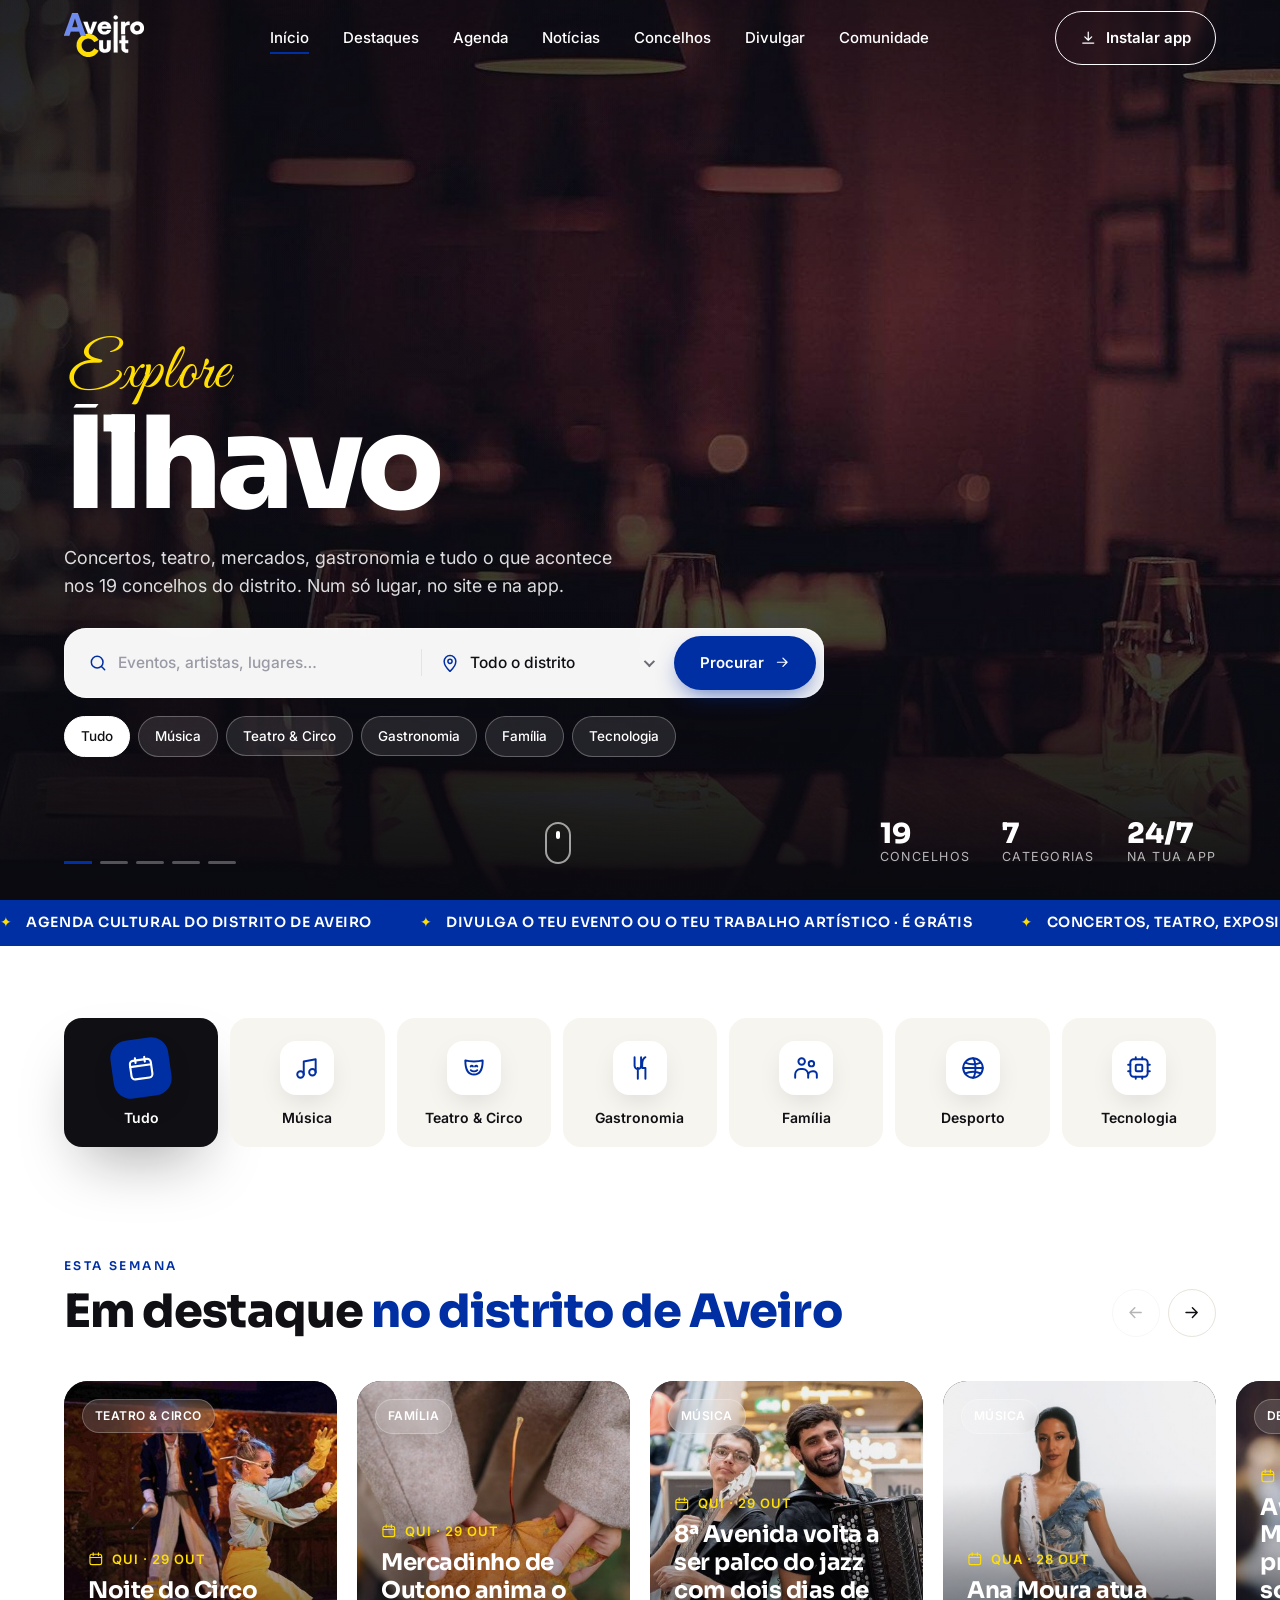
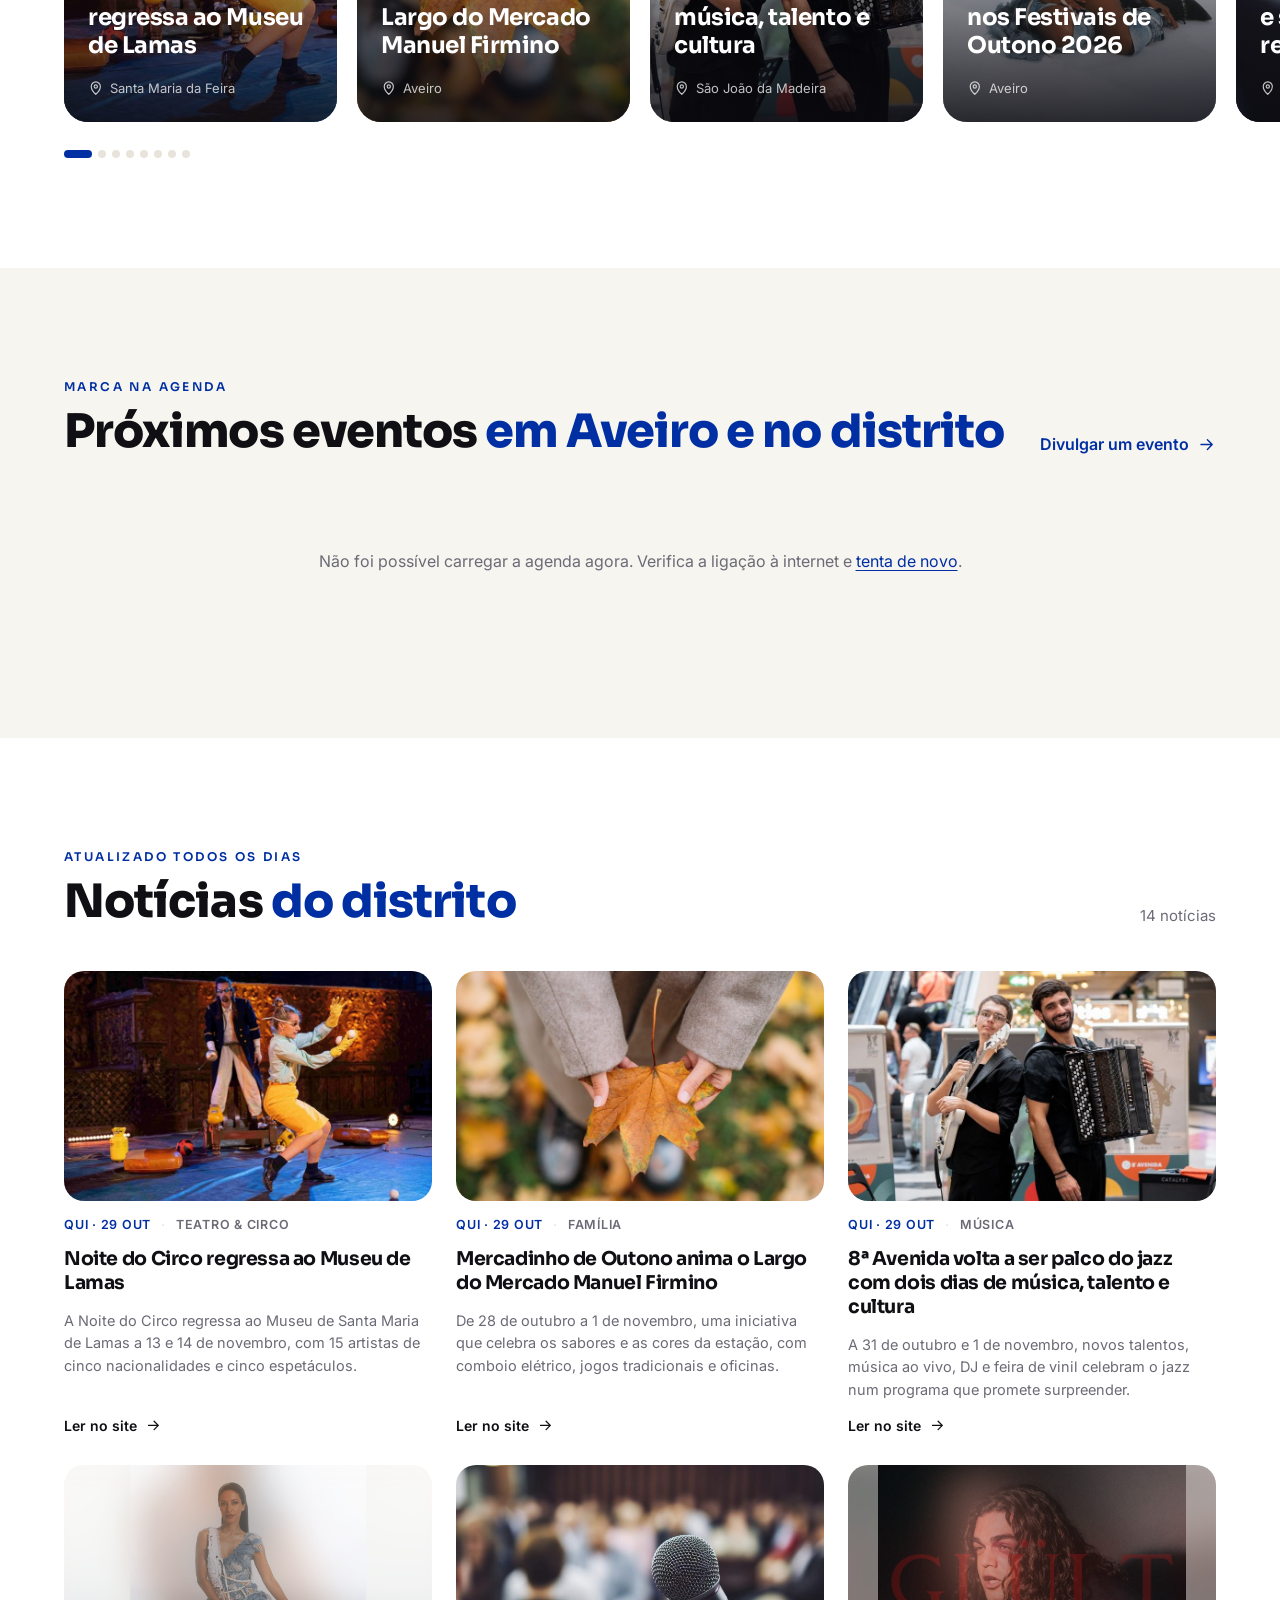
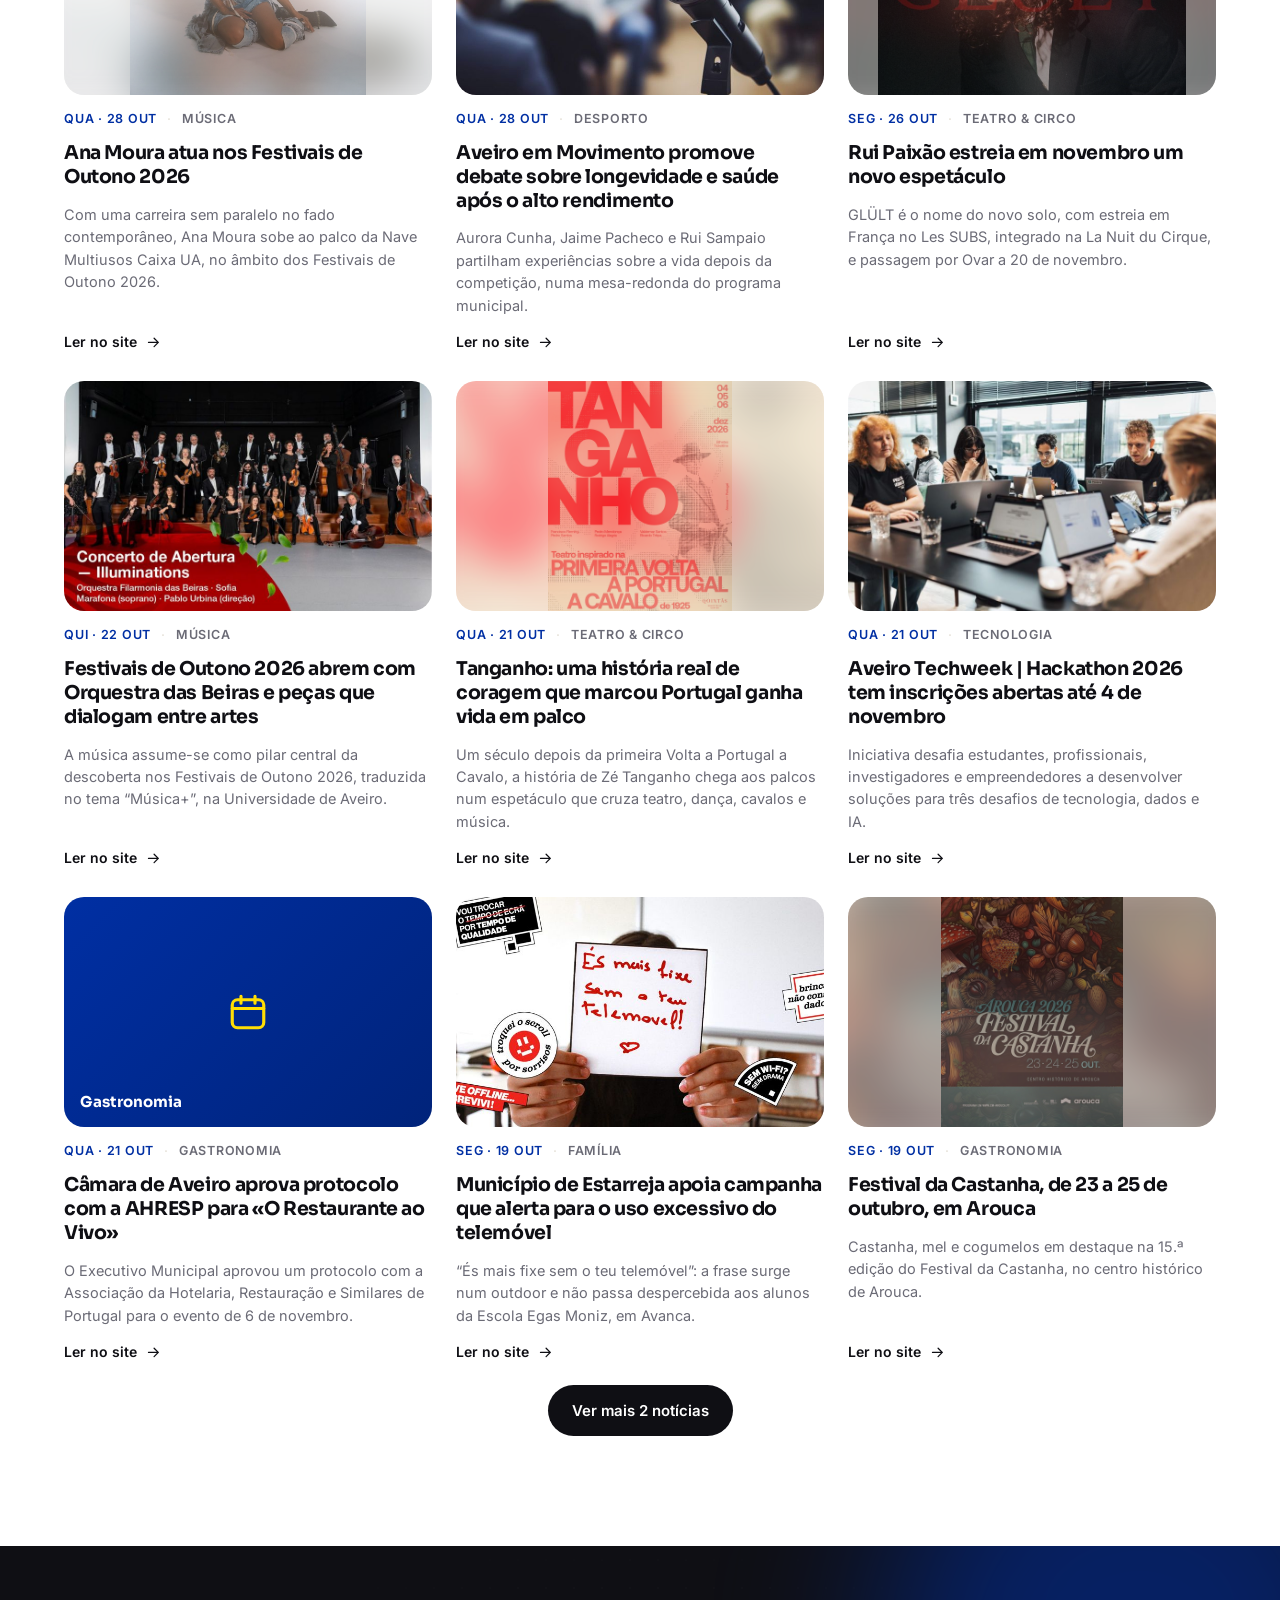
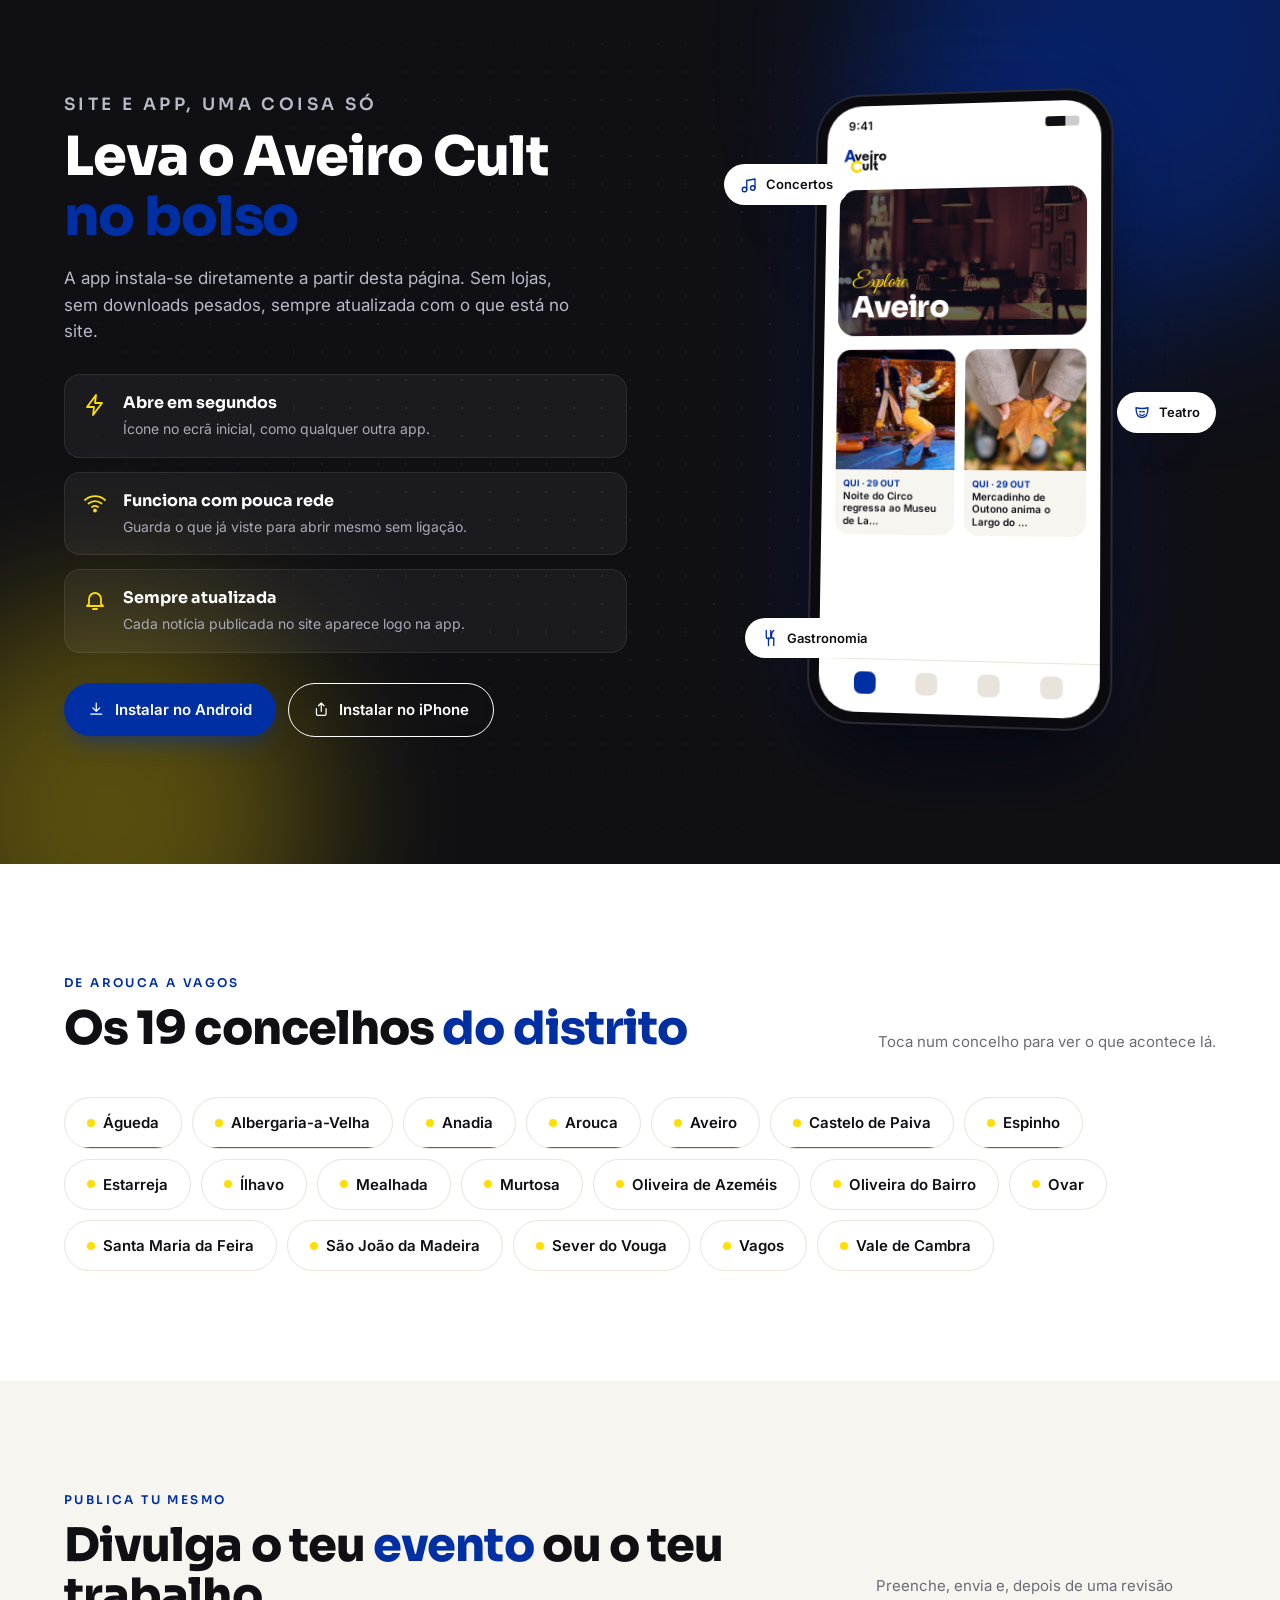
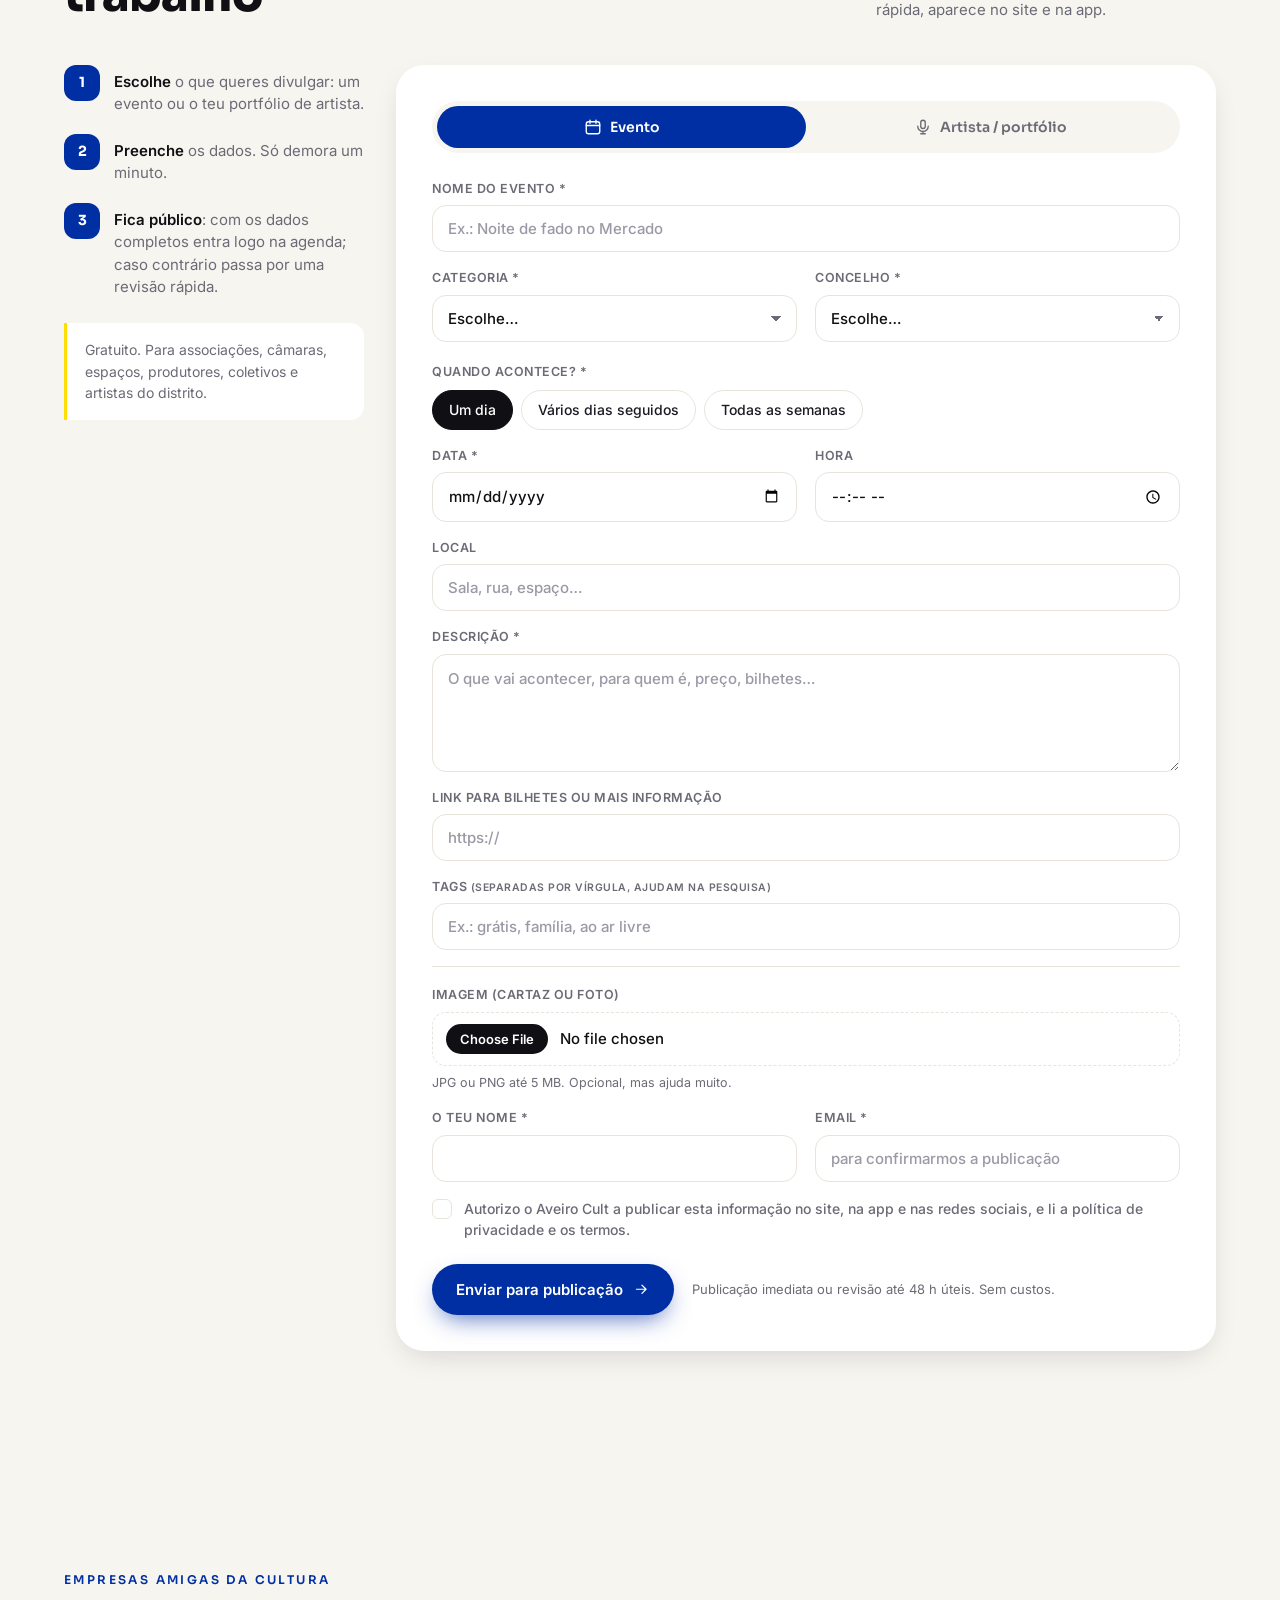
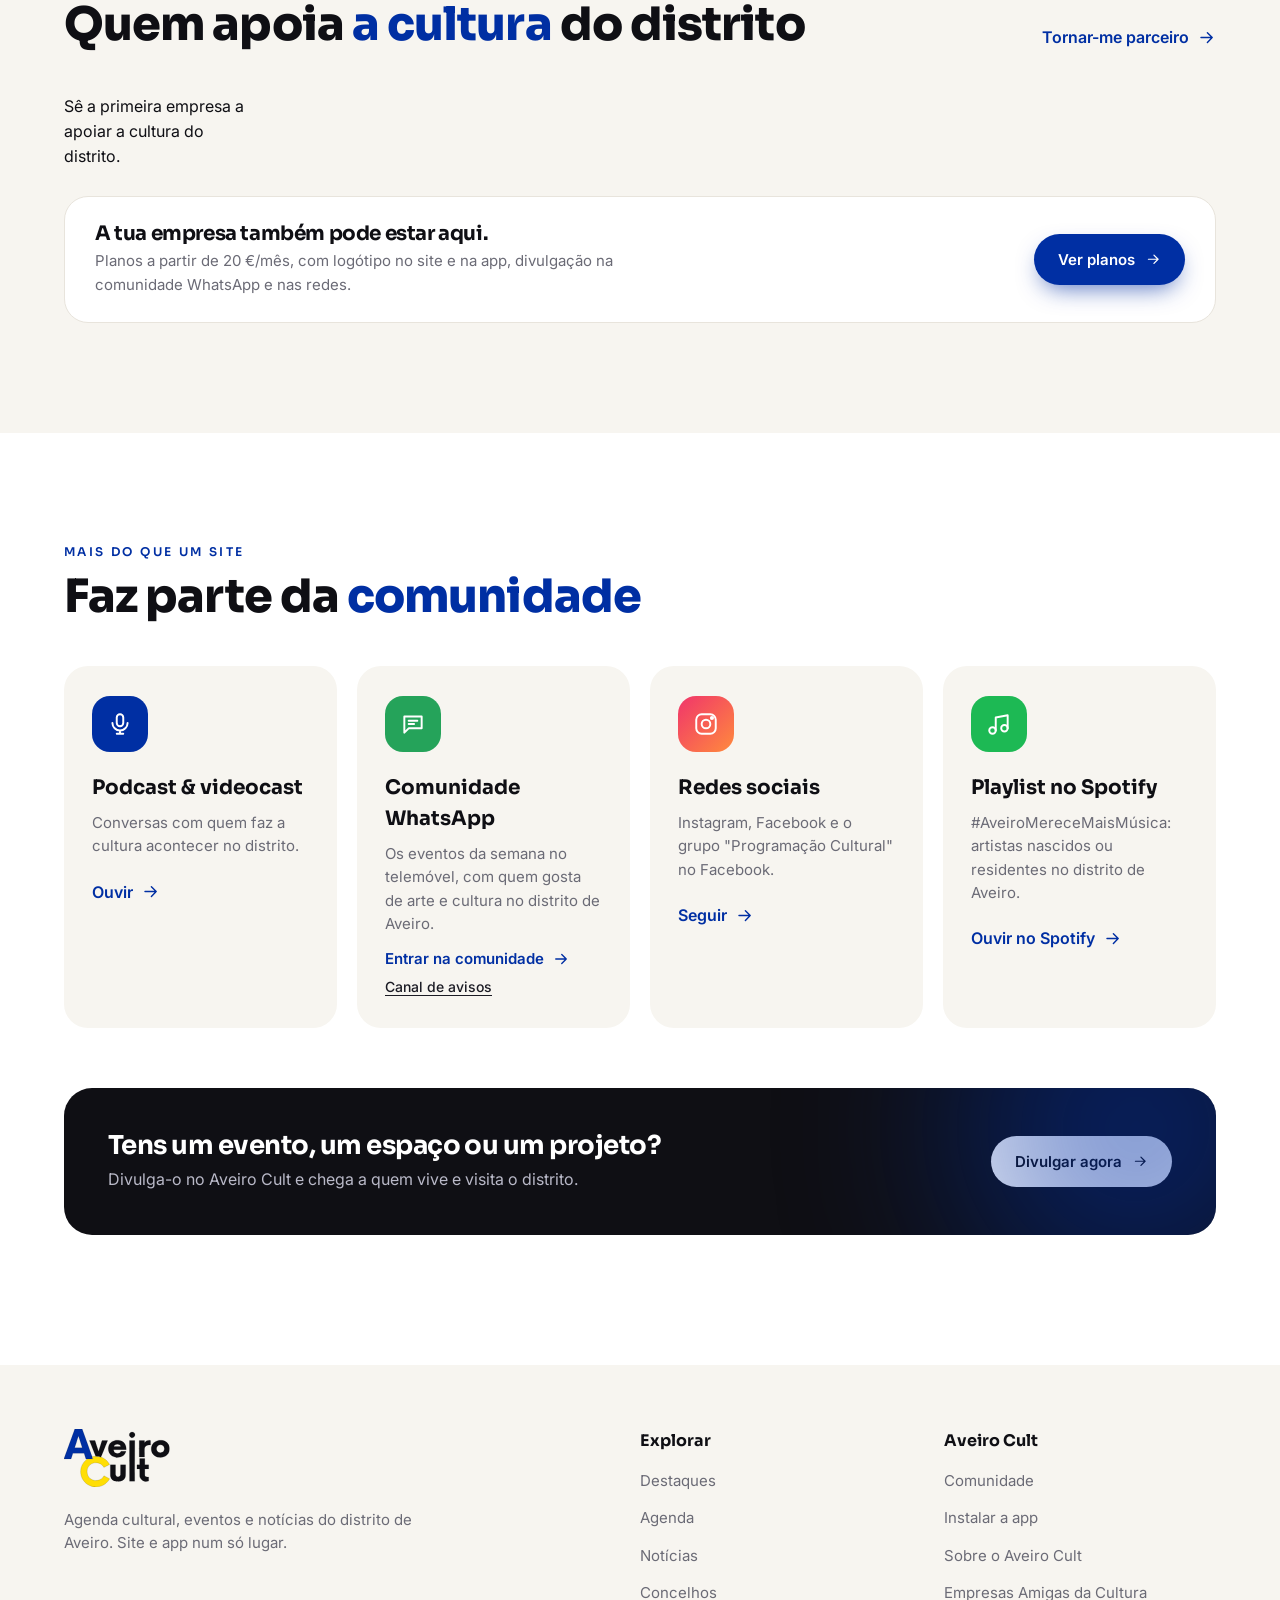
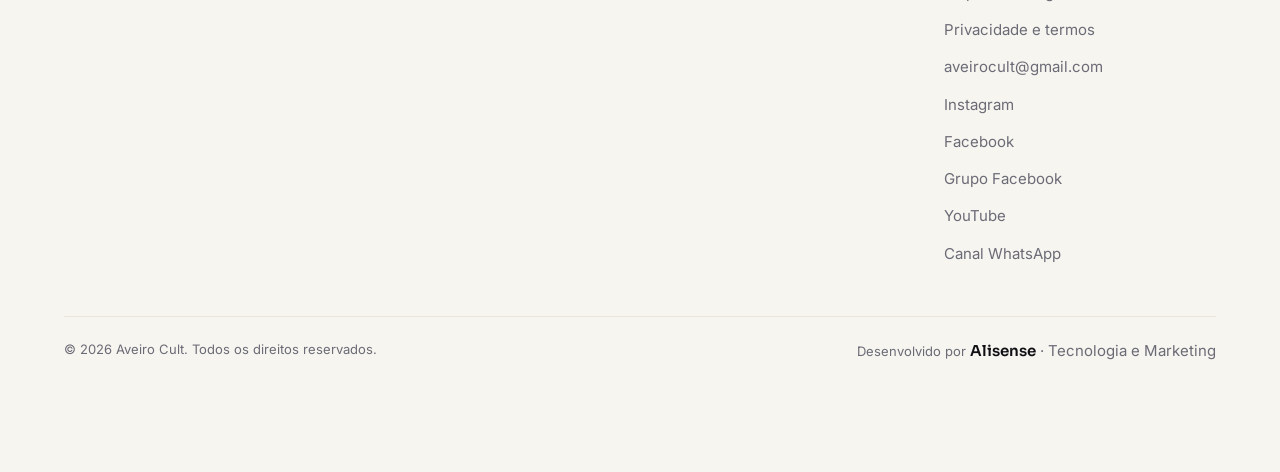
==== index.html @ fbb7af9e "Revisão de sistemas: cache, carregamento em paralelo, estados de erro e imagens - Service worker: pá" ====
<!DOCTYPE html>
<html lang="pt-PT">
<head>
  <meta charset="UTF-8">
  <meta name="viewport" content="width=device-width, initial-scale=1, viewport-fit=cover">
  <title>Aveiro Cult · Agenda cultural, eventos e notícias do distrito de Aveiro</title>
  <meta name="description" content="Descobre o que fazer no distrito de Aveiro: concertos, teatro, circo, gastronomia, mercados e eventos nos 19 concelhos. Notícias diárias, podcast e app instalável.">
  <!-- Endereço de teste: remover o noindex quando o site passar para aveirocult.com -->
  <meta name="robots" content="noindex">
  <link rel="canonical" href="https://marcos-zorzetto.github.io/aveirocult-teste/">
  <meta name="theme-color" content="#0f0f14">
  <meta property="og:type" content="website">
  <meta property="og:locale" content="pt_PT">
  <meta property="og:url" content="https://marcos-zorzetto.github.io/aveirocult-teste/">
  <meta property="og:title" content="Aveiro Cult · O que fazer no distrito de Aveiro">
  <meta property="og:description" content="Agenda cultural, eventos e notícias dos 19 concelhos do distrito de Aveiro. Site e app num só lugar.">
  <meta property="og:image" content="https://marcos-zorzetto.github.io/aveirocult-teste/img/partilha.jpg">
  <meta property="og:image:width" content="1200">
  <meta property="og:image:height" content="630">
  <meta name="twitter:card" content="summary_large_image">
  <link rel="manifest" href="manifest.webmanifest">
  <link rel="icon" href="icones/icone-192.png">
  <link rel="apple-touch-icon" href="icones/icone-192.png">
  <meta name="apple-mobile-web-app-capable" content="yes">
  <meta name="apple-mobile-web-app-status-bar-style" content="black-translucent">
  <meta name="apple-mobile-web-app-title" content="Aveiro Cult">
  <link rel="preconnect" href="https://otcpgtauymtavygscxfo.supabase.co" crossorigin>
  <link rel="preconnect" href="https://fonts.googleapis.com">
  <link rel="preconnect" href="https://fonts.gstatic.com" crossorigin>
  <link href="https://fonts.googleapis.com/css2?family=Sora:wght@500;600;700;800&family=Inter:wght@400;500;600;700&family=Great+Vibes&display=swap" rel="stylesheet">
  <link rel="stylesheet" href="css/estilo.css?v=27">
  <script type="application/ld+json">{"@context":"https://schema.org","@type":"WebSite","name":"Aveiro Cult","url":"https://aveirocult.com/","description":"Agenda cultural, eventos e notícias do distrito de Aveiro","inLanguage":"pt-PT","publisher":{"@type":"Organization","name":"Aveiro Cult","logo":"https://marcos-zorzetto.github.io/aveirocult-teste/icones/icone-512.png"}}</script>
</head>
<body>
<a class="saltar-conteudo" href="#conteudo">Saltar para o conteúdo</a>

<!-- Ícones reutilizáveis -->
<svg width="0" height="0" style="position:absolute" aria-hidden="true">
  <symbol id="i-logo" viewBox="0 0 1472 808"><path fill="var(--logo-azul,#002fa3)" d="M3.6 407.3C10.7 387.8 147.3 8.4 148.7 4.2L150.2 -0.0L201.8 0.2L253.4 0.5L322.6 193.0C360.7 298.9 394.1 391.8 396.8 399.5C399.6 407.2 402.1 414.3 402.5 415.2C403.2 416.9 400.5 417.0 354.2 417.0L305.1 417.0L302.5 408.8C301.1 404.2 295.4 386.7 289.8 369.7L279.8 339.0L201.7 339.2L123.6 339.5L111.0 378.0L98.4 416.5L49.2 416.8L0.1 417.0L3.6 407.3ZM254.6 260.2C254.3 259.3 242.5 222.9 228.5 179.5C199.8 90.8 202.1 97.6 201.6 98.1C201.3 98.3 189.4 135.0 175.0 179.5C160.6 224.1 148.6 260.8 148.3 261.2C148.1 261.7 172.0 262.0 201.5 262.0C252.1 262.0 255.1 261.9 254.6 260.2Z"/><path fill="#ffde04" d="M419.5 806.5C332.4 795.8 260.5 733.0 238.5 648.5C216.4 563.9 245.9 477.8 315.3 423.9L324.2 417.0L363.6 417.0C385.3 417.0 403.0 416.7 403.0 416.4C403.0 416.0 400.8 409.5 398.0 401.8C395.2 394.1 393.0 387.5 393.0 387.0C393.0 384.4 425.2 380.0 444.3 380.0C521.9 380.1 588.8 418.0 629.5 484.8C632.7 489.9 635.0 494.3 634.8 494.5C633.9 495.5 556.9 535.0 556.0 535.0C555.5 535.0 555.0 534.6 555.0 534.1C555.0 531.9 542.4 514.5 535.6 507.3C508.3 478.3 465.5 464.7 423.4 471.5C364.3 481.1 322.0 531.7 322.0 592.9C322.0 653.5 358.4 700.9 416.0 715.1C428.6 718.2 457.6 718.5 471.0 715.7C506.4 708.2 537.0 686.6 552.9 657.8C554.3 655.2 555.9 653.0 556.4 653.0C557.4 653.0 633.0 691.8 634.3 693.0C636.0 694.5 621.0 717.9 608.8 732.4C580.5 766.4 537.4 792.6 493.9 802.4C470.1 807.7 441.9 809.3 419.5 806.5Z"/><path fill="currentColor" d="M730.5 729.5C684.6 723.8 655.9 699.8 647.3 660.0C645.7 652.2 645.5 645.3 645.5 575.5L645.5 499.5L681.8 499.2L718.0 499.0L718.0 565.9C718.0 605.2 718.4 634.8 719.0 637.9C723.4 661.3 746.7 673.3 767.6 663.0C775.2 659.3 781.0 653.0 784.2 645.1L786.5 639.5L786.8 569.2L787.1 499.0L823.0 499.0L859.0 499.0L859.0 573.9C859.0 656.6 858.9 658.4 852.7 674.9C837.3 715.8 790.0 737.0 730.5 729.5ZM1129.0 730.0C1115.0 727.6 1099.4 721.2 1088.9 713.4C1077.5 705.1 1065.5 689.8 1060.4 677.2C1054.5 662.5 1054.6 663.7 1054.2 607.8L1053.9 556.0L1035.0 556.0L1016.0 556.0L1016.0 527.5L1016.0 499.0L1035.0 499.0L1054.0 499.0L1054.0 455.5L1054.0 412.0L1090.0 412.0L1126.0 412.0L1126.0 455.5L1126.0 499.0L1153.0 499.0L1180.0 499.0L1180.0 527.5L1180.0 556.0L1153.0 556.0L1126.0 556.0L1126.0 598.0C1126.0 647.9 1126.5 651.5 1134.4 659.8C1140.2 666.0 1141.8 666.5 1161.5 667.0L1179.5 667.5L1179.8 695.2L1180.0 722.9L1177.7 724.5C1170.7 729.0 1142.4 732.3 1129.0 730.0ZM912.6 444.5C912.2 289.1 912.2 161.6 912.5 161.0C912.9 160.4 926.2 160.0 949.7 160.0L986.3 160.0L985.7 333.3C985.3 428.5 985.0 556.1 985.0 616.8L985.0 727.0L949.2 727.0L913.3 727.0L912.6 444.5ZM731.0 395.3C684.9 391.6 647.0 368.0 628.7 331.5C615.1 304.3 612.7 266.3 622.5 235.1C639.1 182.7 692.8 150.8 755.7 155.9C824.3 161.5 867.0 207.6 867.0 276.1L867.0 288.0L778.9 288.0L690.7 288.0L691.4 293.2C694.5 316.9 707.6 333.5 727.5 339.1C733.8 340.9 755.8 340.9 761.9 339.1C775.0 335.3 784.8 327.8 790.1 317.5L793.5 311.0L828.2 311.0C847.3 311.0 863.1 311.4 863.4 311.8C863.7 312.2 862.6 316.5 861.0 321.3C849.2 356.3 822.9 380.5 785.8 390.5C769.1 395.0 749.2 396.7 731.0 395.3ZM1326.5 395.1C1267.7 388.2 1226.5 351.8 1216.9 298.0C1214.9 286.8 1215.1 260.5 1217.3 250.2C1227.8 202.1 1261.4 169.9 1313.0 158.5C1324.2 156.0 1353.8 155.4 1366.7 157.4C1421.8 165.8 1460.7 201.7 1469.4 252.0C1480.1 314.7 1450.3 367.5 1392.8 387.8C1374.9 394.2 1345.9 397.3 1326.5 395.1ZM511.8 390.5C511.6 390.2 506.2 388.7 499.9 387.0C486.7 383.5 461.7 380.0 449.7 380.0L441.5 380.0L398.3 271.7C374.5 212.2 354.8 162.7 354.4 161.7C353.8 160.1 355.9 160.0 393.0 160.2L432.3 160.5L456.4 235.2C469.7 276.3 480.8 310.1 481.1 310.4C481.4 310.7 492.4 277.1 505.6 235.7L529.6 160.5L568.9 160.2L608.2 160.0L607.7 162.1C607.4 163.2 586.5 215.2 561.3 277.6C516.9 387.6 514.4 393.1 511.8 390.5ZM1048.0 275.5L1048.0 160.0L1085.0 160.0L1122.0 160.0L1122.0 175.8L1122.1 191.5L1124.8 188.0C1142.3 165.4 1164.8 154.8 1192.3 156.3C1207.6 157.1 1206.0 153.0 1206.0 190.7L1206.0 223.1L1199.8 222.3C1163.3 217.6 1136.6 230.2 1126.2 257.0C1122.3 267.1 1122.0 272.4 1122.0 332.7L1122.0 391.0L1085.0 391.0L1048.0 391.0L1048.0 275.5ZM1357.6 328.6C1382.3 322.1 1398.3 301.1 1398.2 275.5C1398.1 227.1 1339.6 202.9 1304.9 237.0C1279.2 262.2 1285.9 308.4 1317.5 323.9C1329.5 329.8 1345.9 331.7 1357.6 328.6ZM789.4 239.4C781.9 221.5 766.3 212.0 744.5 212.0C729.0 212.0 717.3 216.0 708.3 224.3C703.6 228.6 697.9 236.7 696.6 240.8L695.9 243.0L743.4 243.0L790.9 243.0L789.4 239.4ZM940.3 120.5C927.9 117.1 919.0 109.7 913.3 98.2C909.7 91.0 909.5 90.1 909.5 81.1C909.5 70.2 911.9 63.5 918.6 55.3C933.3 37.3 961.0 36.1 977.7 52.8C1000.7 75.8 988.6 114.1 956.2 120.9C949.5 122.3 946.8 122.2 940.3 120.5Z"/></symbol>
  <symbol id="i-lupa" viewBox="0 0 24 24"><circle cx="11" cy="11" r="7"/><path d="m20 20-3.5-3.5"/></symbol>
  <symbol id="i-seta" viewBox="0 0 24 24"><path d="M5 12h14M13 6l6 6-6 6"/></symbol>
  <symbol id="i-pin" viewBox="0 0 24 24"><path d="M12 22s7-6.2 7-12a7 7 0 1 0-14 0c0 5.8 7 12 7 12Z"/><circle cx="12" cy="10" r="2.5"/></symbol>
  <symbol id="i-calendario" viewBox="0 0 24 24"><rect x="3" y="5" width="18" height="16" rx="3"/><path d="M3 10h18M8 3v4M16 3v4"/></symbol>
  <symbol id="i-musica" viewBox="0 0 24 24"><path d="M9 18V6l11-2v12"/><circle cx="6" cy="18" r="3"/><circle cx="17" cy="16" r="3"/></symbol>
  <symbol id="i-teatro" viewBox="0 0 24 24"><path d="M4 5c0 8 2 13 8 13s8-5 8-13c-3 1-5 1-8 1S7 6 4 5Z"/><path d="M9 10.5c.5-.7 1.5-.7 2 0M13 10.5c.5-.7 1.5-.7 2 0M9 14c1.5 1.5 4.5 1.5 6 0"/></symbol>
  <symbol id="i-garfo" viewBox="0 0 24 24"><path d="M7 2v8a3 3 0 0 0 6 0V2M10 12v10M17 2c-2 1-3 4-3 7v3h3v10"/></symbol>
  <symbol id="i-familia" viewBox="0 0 24 24"><circle cx="8" cy="6" r="3"/><circle cx="17" cy="8" r="2.5"/><path d="M2 21v-3a5 5 0 0 1 5-5h2a5 5 0 0 1 5 5v3M14 21v-2a4 4 0 0 1 4-4h1a3 3 0 0 1 3 3v3"/></symbol>
  <symbol id="i-desporto" viewBox="0 0 24 24"><circle cx="12" cy="12" r="9"/><path d="M12 3c3 3 3 15 0 18M3 12h18M5 7c4 2 10 2 14 0M5 17c4-2 10-2 14 0"/></symbol>
  <symbol id="i-tech" viewBox="0 0 24 24"><rect x="4" y="4" width="16" height="16" rx="3"/><path d="M9 2v2M15 2v2M9 20v2M15 20v2M2 9h2M2 15h2M20 9h2M20 15h2"/><rect x="9" y="9" width="6" height="6" rx="1"/></symbol>
  <symbol id="i-download" viewBox="0 0 24 24"><path d="M12 3v12M7 10l5 5 5-5M4 19h16"/></symbol>
  <symbol id="i-partilhar" viewBox="0 0 24 24"><path d="M12 3v12M8 7l4-4 4 4"/><path d="M5 11v8a2 2 0 0 0 2 2h10a2 2 0 0 0 2-2v-8"/></symbol>
  <symbol id="i-mais" viewBox="0 0 24 24"><rect x="3" y="3" width="18" height="18" rx="4"/><path d="M12 8v8M8 12h8"/></symbol>
  <symbol id="i-casa" viewBox="0 0 24 24"><path d="M3 11 12 3l9 8v9a1 1 0 0 1-1 1h-5v-6H9v6H4a1 1 0 0 1-1-1Z"/></symbol>
  <symbol id="i-jornal" viewBox="0 0 24 24"><path d="M4 5h13a2 2 0 0 1 2 2v12a2 2 0 0 1-2 2H6a2 2 0 0 1-2-2Z"/><path d="M19 9h2v10a2 2 0 0 1-2 2M8 9h5M8 13h5M8 17h5"/></symbol>
  <symbol id="i-mic" viewBox="0 0 24 24"><rect x="9" y="3" width="6" height="11" rx="3"/><path d="M5 11a7 7 0 0 0 14 0M12 18v3M9 21h6"/></symbol>
  <symbol id="i-chat" viewBox="0 0 24 24"><path d="M4 5h16v11H8l-4 4Z"/><path d="M8 9h8M8 12h5"/></symbol>
  <symbol id="i-insta" viewBox="0 0 24 24"><rect x="3" y="3" width="18" height="18" rx="5"/><circle cx="12" cy="12" r="4"/><circle cx="17.5" cy="6.5" r="1" fill="currentColor"/></symbol>
  <symbol id="i-fechar" viewBox="0 0 24 24"><path d="M6 6l12 12M18 6 6 18"/></symbol>
  <symbol id="i-menu" viewBox="0 0 24 24"><path d="M4 7h16M4 12h16M4 17h10"/></symbol>
  <symbol id="i-relogio" viewBox="0 0 24 24"><circle cx="12" cy="12" r="9"/><path d="M12 7v5l3 2"/></symbol>
  <symbol id="i-raio" viewBox="0 0 24 24"><path d="M13 2 4 14h7l-1 8 9-12h-7Z"/></symbol>
  <symbol id="i-sino" viewBox="0 0 24 24"><path d="M6 16V11a6 6 0 1 1 12 0v5l2 2H4Z"/><path d="M10 21h4"/></symbol>
  <symbol id="i-wifi" viewBox="0 0 24 24"><path d="M2 9a15 15 0 0 1 20 0M5.5 12.5a10 10 0 0 1 13 0M9 16a5 5 0 0 1 6 0"/><circle cx="12" cy="19.5" r="1" fill="currentColor"/></symbol>
</svg>

<!-- Abertura -->
<!-- Abertura: o logótipo surge, o vento leva-o como uma folha e a página vira para revelar o site -->
<div class="abertura" id="abertura" aria-hidden="true">
  <div class="abertura-pagina" id="aberturaPagina">
    <div class="abertura-frente">
      <img class="abertura-logo" id="aberturaLogo" src="img/marca.svg" alt="" width="1472" height="808">
      <p class="abertura-nota" id="aberturaNota">Agenda cultural do distrito de Aveiro</p>
      <span class="abertura-dobra"></span>
    </div>
    <div class="abertura-verso"></div>
  </div>
  <canvas class="abertura-vento" id="aberturaVento"></canvas>
  <svg class="abertura-folha" id="aberturaFolha" viewBox="0 0 100 100">
    <defs><linearGradient id="gFolha" x1="0" y1="0" x2="1" y2="1"><stop offset="0" stop-color="#002fa3"/><stop offset=".55" stop-color="#ffde04"/><stop offset="1" stop-color="#2a2a36"/></linearGradient></defs>
    <path d="M50 4 C 88 22, 96 66, 50 96 C 4 66, 12 22, 50 4 Z" fill="url(#gFolha)"/>
    <path d="M50 12 V 88 M50 38 C 60 34, 68 28, 75 22 M50 58 C 62 54, 71 47, 79 39 M50 38 C 40 34, 32 28, 25 22 M50 58 C 38 54, 29 47, 21 39" stroke="rgba(255,255,255,.6)" stroke-width="2.2" fill="none" stroke-linecap="round"/>
  </svg>
  <button class="abertura-saltar" id="aberturaSaltar" type="button">Saltar</button>
</div>

<div class="progresso" id="progresso"></div>
<div class="cursor" id="cursor" aria-hidden="true"></div>

<!-- Barra de instalação (telemóvel) -->
<div class="barra-app" id="barraApp" hidden>
  <img src="icones/icone-192.png" alt="" width="40" height="40">
  <div><b>Aveiro Cult</b><span>Grátis, sem lojas</span></div>
  <button class="btn btn-mini" data-instalar>Instalar</button>
  <button class="fechar" id="fecharBarra" aria-label="Fechar"><svg><use href="#i-fechar"/></svg></button>
</div>

<header class="topo" id="topo">
  <div class="caixa topo-in">
    <a class="logo" href="#inicio" aria-label="Aveiro Cult, início">
      <span class="logo-marca"><svg class="logo-svg" viewBox="0 0 1472 808" role="img" aria-label="Aveiro Cult"><use href="#i-logo"/></svg></span>
    </a>
    <nav class="menu" aria-label="Principal">
      <a href="#inicio" data-nav>Início</a>
      <a href="#destaques" data-nav>Destaques</a>
      <a href="#agenda" data-nav>Agenda</a>
      <a href="#noticias" data-nav>Notícias</a>
      <a href="#explorar" data-nav>Concelhos</a>
      <a href="#divulgar" data-nav>Divulgar</a>
      <a href="#comunidade" data-nav>Comunidade</a>
    </nav>
    <div class="topo-acoes">
      <button class="btn btn-contorno" data-instalar data-magnetico><svg><use href="#i-download"/></svg>Instalar app</button>
      <button class="hamburguer" id="abrirMenu" aria-label="Abrir menu" aria-expanded="false"><svg><use href="#i-menu"/></svg></button>
    </div>
  </div>
</header>

<!-- Menu móvel -->
<div class="menu-movel" id="menuMovel" aria-hidden="true">
  <button class="fechar" id="fecharMenu" aria-label="Fechar menu"><svg><use href="#i-fechar"/></svg></button>
  <nav>
    <a href="#inicio" style="--i:0">Início</a>
    <a href="#destaques" style="--i:1">Destaques</a>
    <a href="#agenda" style="--i:2">Agenda</a>
    <a href="#noticias" style="--i:3">Notícias</a>
    <a href="#explorar" style="--i:4">Concelhos</a>
    <a href="#comunidade" style="--i:5">Comunidade</a>
  </nav>
  <div class="menu-movel-pe" style="--i:6">
    <button class="btn btn-primario btn-largo" data-instalar><svg><use href="#i-download"/></svg>Instalar a app</button>
    <p>Agenda cultural dos 19 concelhos do distrito de Aveiro.</p>
  </div>
</div>

<main id="conteudo">

<!-- HERO -->
<section class="hero" id="inicio">
  <div class="hero-fundo" id="heroFundo"></div>
  <div class="hero-veu"></div>
  <div class="caixa hero-in">
    <div class="hero-conteudo" id="heroConteudo">
      <p class="script" data-entrada style="--i:0">Explore</p>
      <h1 data-entrada style="--i:1">
        <span class="so-leitor">Agenda cultural do distrito de </span><span class="roda" id="rodaPalavra" aria-live="polite"><span>Aveiro</span></span>
      </h1>
      <p class="hero-sub" data-entrada style="--i:2">Concertos, teatro, mercados, gastronomia e tudo o que acontece nos 19 concelhos do distrito. Num só lugar, no site e na app.</p>

      <form class="pesquisa" id="pesquisa" role="search" data-entrada style="--i:3">
        <label class="campo campo-texto">
          <svg><use href="#i-lupa"/></svg>
          <input type="search" id="termo" placeholder="Eventos, artistas, lugares…" autocomplete="off" aria-label="O que procuras?">
        </label>
        <label class="campo campo-select">
          <svg><use href="#i-pin"/></svg>
          <select id="filtroConcelho" aria-label="Concelho">
            <option value="">Todo o distrito</option>
          </select>
        </label>
        <button class="btn btn-primario" type="submit" data-magnetico><span>Procurar</span><svg><use href="#i-seta"/></svg></button>
      </form>

      <div class="chips" id="chips" data-entrada style="--i:4">
        <button type="button" class="on" data-f="">Tudo</button>
        <button type="button" data-f="Música">Música</button>
        <button type="button" data-f="Teatro & Circo">Teatro &amp; Circo</button>
        <button type="button" data-f="Gastronomia">Gastronomia</button>
        <button type="button" data-f="Família">Família</button>
        <button type="button" data-f="Tecnologia">Tecnologia</button>
      </div>
    </div>

    <div class="hero-rodape">
      <div class="hero-pontos" id="heroPontos" aria-hidden="true"></div>
      <a class="rolar" href="#destaques" aria-label="Ver conteúdo"><span></span></a>
      <div class="hero-nums">
        <div><b data-contar="19">0</b><span>concelhos</span></div>
        <div><b data-contar="7">0</b><span>categorias</span></div>
        <div><b>24/7</b><span>na tua app</span></div>
      </div>
    </div>
  </div>
</section>

<!-- Ticker -->
<div class="ticker" aria-hidden="true">
  <div class="ticker-faixa" id="ticker"></div>
</div>

<!-- Categorias -->
<section class="bloco categorias-sec" aria-label="Categorias">
  <div class="caixa">
    <div class="categorias" id="categorias"></div>
  </div>
</section>

<!-- Destaques -->
<section class="bloco" id="destaques">
  <div class="caixa">
    <div class="titulo-sec" data-reveal>
      <div>
        <p class="sobre-titulo">Esta semana</p>
        <h2>Em destaque <em>no distrito de Aveiro</em></h2>
      </div>
      <div class="setas">
        <button class="seta" id="destAnt" aria-label="Anterior"><svg style="transform:scaleX(-1)"><use href="#i-seta"/></svg></button>
        <button class="seta" id="destSeg" aria-label="Seguinte"><svg><use href="#i-seta"/></svg></button>
      </div>
    </div>
  </div>
  <div class="faixa-wrap">
    <div class="faixa" id="faixaDestaques"></div>
  </div>
  <div class="caixa"><div class="pontos" id="destPontos"></div></div>
</section>

<!-- Agenda -->
<section class="bloco agenda-sec" id="agenda">
  <div class="caixa">
    <div class="titulo-sec" data-reveal>
      <div>
        <p class="sobre-titulo">Marca na agenda</p>
        <h2>Próximos eventos <em>em Aveiro e no distrito</em></h2>
        <p class="resultado" id="agendaResultado"></p>
      </div>
      <a class="ver" href="#divulgar">Divulgar um evento <svg><use href="#i-seta"/></svg></a>
    </div>
    <div class="agenda-tags" id="agendaTags" data-reveal></div>
    <ol class="agenda" id="agendaLista"></ol>
    <p class="vazio" id="agendaVazio" hidden>Nenhum evento com essa pesquisa. Experimenta outra palavra, outro concelho ou limpa os filtros.</p>
    <div class="agenda-pe"><button class="btn btn-escuro" id="agendaMais" type="button" hidden>Ver mais eventos</button></div>
  </div>
</section>

<!-- Notícias -->
<section class="bloco" id="noticias">
  <div class="caixa">
    <div class="titulo-sec" data-reveal>
      <div>
        <p class="sobre-titulo">Atualizado todos os dias</p>
        <h2>Notícias <em>do distrito</em></h2>
      </div>
      <p class="resultado" id="resultado"></p>
    </div>
    <div class="grelha" id="lista"></div>
    <p class="vazio" id="vazio" hidden>Não encontrámos nada com essa pesquisa. Experimenta outra palavra ou escolhe “Tudo”.</p>
    <div class="agenda-pe"><button class="btn btn-escuro" id="noticiasMais" type="button" hidden>Ver mais notícias</button></div>
  </div>
</section>

<!-- App -->
<section class="app-sec" id="app">
  <div class="blob b1"></div><div class="blob b2"></div>
  <div class="caixa app-in">
    <div class="app-texto" data-reveal>
      <p class="sobre-titulo">Site e app, uma coisa só</p>
      <h2>Leva o Aveiro Cult <em>no bolso</em></h2>
      <p>A app instala-se diretamente a partir desta página. Sem lojas, sem downloads pesados, sempre atualizada com o que está no site.</p>
      <ul class="vantagens">
        <li style="--i:0"><svg><use href="#i-raio"/></svg><div><b>Abre em segundos</b><span>Ícone no ecrã inicial, como qualquer outra app.</span></div></li>
        <li style="--i:1"><svg><use href="#i-wifi"/></svg><div><b>Funciona com pouca rede</b><span>Guarda o que já viste para abrir mesmo sem ligação.</span></div></li>
        <li style="--i:2"><svg><use href="#i-sino"/></svg><div><b>Sempre atualizada</b><span>Cada notícia publicada no site aparece logo na app.</span></div></li>
      </ul>
      <div class="bts">
        <button class="btn btn-primario" data-instalar data-magnetico><svg><use href="#i-download"/></svg>Instalar no Android</button>
        <button class="btn btn-contorno" data-iphone data-magnetico><svg><use href="#i-partilhar"/></svg>Instalar no iPhone</button>
      </div>
    </div>

    <div class="telemovel-wrap" data-reveal>
      <div class="telemovel" id="telemovel">
        <div class="tm-ecra">
          <div class="tm-topo"><span class="tm-hora">9:41</span><span class="tm-sinal"></span></div>
          <div class="tm-header"><span class="logo-marca"><svg class="logo-svg" viewBox="0 0 1472 808" role="img" aria-label="Aveiro Cult"><use href="#i-logo"/></svg></span></div>
          <div class="tm-hero" id="tmHero"><p>Explore</p><b>Aveiro</b></div>
          <div class="tm-cards" id="tmCards"></div>
          <div class="tm-nav"><i class="on"></i><i></i><i></i><i></i></div>
          <div class="tm-notif" id="tmNotif"><img src="icones/icone-192.png" alt=""><div><b>Aveiro Cult</b><span>Nova notícia publicada</span></div></div>
        </div>
      </div>
      <div class="flutuante f1"><svg><use href="#i-musica"/></svg>Concertos</div>
      <div class="flutuante f2"><svg><use href="#i-teatro"/></svg>Teatro</div>
      <div class="flutuante f3"><svg><use href="#i-garfo"/></svg>Gastronomia</div>
    </div>
  </div>
</section>

<!-- Concelhos -->
<section class="bloco" id="explorar">
  <div class="caixa">
    <div class="titulo-sec" data-reveal>
      <div>
        <p class="sobre-titulo">De Arouca a Vagos</p>
        <h2>Os 19 concelhos <em>do distrito</em></h2>
      </div>
      <p class="nota">Toca num concelho para ver o que acontece lá.</p>
    </div>
    <div class="concelhos" id="concelhos"></div>
  </div>
</section>

<!-- Artistas do distrito (portfólios aprovados) -->
<section class="bloco" id="artistas" hidden>
  <div class="caixa">
    <div class="titulo-sec" data-reveal>
      <div>
        <p class="sobre-titulo">Quem faz a cultura</p>
        <h2>Artistas e promotores <em>do distrito de Aveiro</em></h2>
      </div>
      <a class="ver" href="#divulgar">Cria o teu portfólio <svg><use href="#i-seta"/></svg></a>
    </div>
    <div class="artistas" id="artistasLista"></div>
  </div>
</section>

<!-- Divulgar: eventos e artistas enviados pelo público -->
<section class="bloco divulgar-sec" id="divulgar">
  <div class="caixa">
    <div class="titulo-sec" data-reveal>
      <div>
        <p class="sobre-titulo">Publica tu mesmo</p>
        <h2>Divulga o teu <em>evento</em> ou o teu trabalho</h2>
      </div>
      <p class="titulo-nota">Preenche, envia e, depois de uma revisão rápida, aparece no site e na app.</p>
    </div>

    <div class="divulgar-in" data-reveal>
      <aside class="divulgar-lado">
        <ol class="passos">
          <li><b>1</b><span><strong>Escolhe</strong> o que queres divulgar: um evento ou o teu portfólio de artista.</span></li>
          <li><b>2</b><span><strong>Preenche</strong> os dados. Só demora um minuto.</span></li>
          <li><b>3</b><span><strong>Fica público</strong>: com os dados completos entra logo na agenda; caso contrário passa por uma revisão rápida.</span></li>
        </ol>
        <p class="divulgar-nota">Gratuito. Para associações, câmaras, espaços, produtores, coletivos e artistas do distrito.</p>
      </aside>

      <form class="formulario" id="formDivulgar" novalidate>
        <div class="segmento" role="tablist" aria-label="Tipo de publicação">
          <button type="button" class="on" data-tipo="evento" role="tab" aria-selected="true"><svg><use href="#i-calendario"/></svg> Evento</button>
          <button type="button" data-tipo="artista" role="tab" aria-selected="false"><svg><use href="#i-mic"/></svg> Artista / portfólio</button>
          <i class="segmento-fundo"></i>
        </div>

        <div class="grupo" data-grupo="evento">
          <label class="c c-2"><span>Nome do evento *</span><input name="titulo" type="text" required maxlength="120" placeholder="Ex.: Noite de fado no Mercado"></label>
          <label class="c"><span>Categoria *</span><select name="categoria" required><option value="">Escolhe…</option></select></label>
          <label class="c"><span>Concelho *</span><select name="concelho" required><option value="">Escolhe…</option></select></label>
          <fieldset class="c c-2 quando">
            <legend><span>Quando acontece? *</span></legend>
            <div class="opcoes" role="radiogroup">
              <label><input type="radio" name="recorrencia" value="nenhuma" checked><span>Um dia</span></label>
              <label><input type="radio" name="recorrencia" value="varios"><span>Vários dias seguidos</span></label>
              <label><input type="radio" name="recorrencia" value="semanal"><span>Todas as semanas</span></label>
            </div>
          </fieldset>
          <label class="c"><span id="rotuloData">Data *</span><input name="data" type="date" required></label>
          <label class="c"><span>Hora</span><input name="hora" type="time"></label>
          <label class="c" data-quando="varios" hidden><span>Último dia *</span><input name="data_fim" type="date"></label>
          <div class="c c-2 dias-semana" data-quando="semanal" hidden>
            <span>Em que dias da semana? *</span>
            <div class="opcoes">
              <label><input type="checkbox" name="dias_semana" value="1"><span>Seg</span></label>
              <label><input type="checkbox" name="dias_semana" value="2"><span>Ter</span></label>
              <label><input type="checkbox" name="dias_semana" value="3"><span>Qua</span></label>
              <label><input type="checkbox" name="dias_semana" value="4"><span>Qui</span></label>
              <label><input type="checkbox" name="dias_semana" value="5"><span>Sex</span></label>
              <label><input type="checkbox" name="dias_semana" value="6"><span>Sáb</span></label>
              <label><input type="checkbox" name="dias_semana" value="0"><span>Dom</span></label>
            </div>
            <small>O evento fica na agenda todas as semanas, sem precisares de o voltar a publicar.</small>
          </div>
          <label class="c" data-quando="semanal" hidden><span>Repete-se até <small>(opcional)</small></span><input name="repete_ate" type="date"></label>
          <label class="c c-2"><span>Local</span><input name="local" type="text" maxlength="120" placeholder="Sala, rua, espaço…"></label>
          <label class="c c-2"><span>Descrição *</span><textarea name="descricao" required minlength="40" maxlength="1200" rows="4" placeholder="O que vai acontecer, para quem é, preço, bilhetes…"></textarea></label>
          <label class="c c-2"><span>Link para bilhetes ou mais informação</span><input name="link" type="url" placeholder="https://"></label>
          <label class="c c-2"><span>Tags <small>(separadas por vírgula, ajudam na pesquisa)</small></span><input name="tags" type="text" maxlength="200" placeholder="Ex.: grátis, família, ao ar livre"></label>
        </div>

        <div class="grupo" data-grupo="artista" hidden>
          <label class="c c-2"><span>Nome artístico *</span><input name="nome_artistico" type="text" maxlength="120" placeholder="Ex.: Banda Ria, Joana Silva…"></label>
          <label class="c"><span>Área *</span><select name="area"><option value="">Escolhe…</option><option>Música</option><option>Teatro &amp; circo</option><option>Dança</option><option>Artes visuais</option><option>Fotografia e vídeo</option><option>Literatura</option><option>Artesanato</option><option>Outra</option></select></label>
          <label class="c"><span>Concelho *</span><select name="concelho_artista"><option value="">Escolhe…</option></select></label>
          <label class="c c-2"><span>Apresentação *</span><textarea name="bio" minlength="40" maxlength="1200" rows="4" placeholder="Quem és, o que fazes, onde já atuaste ou expuseste…"></textarea></label>
          <label class="c"><span>Site ou portfólio</span><input name="site" type="url" placeholder="https://"></label>
          <label class="c"><span>Instagram, YouTube ou Spotify</span><input name="rede" type="url" placeholder="https://"></label>
        </div>

        <div class="grupo">
          <label class="c c-2 c-ficheiro"><span>Imagem (cartaz ou foto)</span><input name="imagem" type="file" accept="image/*"><small>JPG ou PNG até 5 MB. Opcional, mas ajuda muito.</small></label>
          <label class="c armadilha" aria-hidden="true"><span>Website</span><input name="website" type="text" tabindex="-1" autocomplete="off"></label>
          <label class="c"><span>O teu nome *</span><input name="responsavel" type="text" required maxlength="80"></label>
          <label class="c"><span>Email *</span><input name="email" type="email" required placeholder="para confirmarmos a publicação"></label>
          <label class="c c-2 c-check"><input name="consent" type="checkbox" required><span>Autorizo o Aveiro Cult a publicar esta informação no site, na app e nas redes sociais, e li a <a href="privacidade.html" target="_blank">política de privacidade e os termos</a>.</span></label>
        </div>

        <p class="form-erro" id="formErro" hidden></p>
        <div class="form-acoes">
          <button class="btn btn-primario" type="submit" data-magnetico>Enviar para publicação <svg><use href="#i-seta"/></svg></button>
          <span class="form-ajuda">Publicação imediata ou revisão até 48 h úteis. Sem custos.</span>
        </div>
      </form>

      <div class="form-ok" id="formOk" hidden>
        <span class="form-ok-icone"><svg><use href="#i-sino"/></svg></span>
        <h3>Recebido, obrigado!</h3>
        <p id="formOkTexto">A tua publicação vai ser revista e, assim que for aprovada, aparece no site e na app.</p>
        <button class="btn btn-escuro" type="button" id="formOutro">Enviar outra</button>
      </div>
    </div>
  </div>
</section>

<!-- Parceiros: Empresas Amigas da Cultura -->
<section class="bloco parceiros-sec" id="parceiros">
  <div class="caixa">
    <div class="titulo-sec" data-reveal>
      <div>
        <p class="sobre-titulo">Empresas Amigas da Cultura</p>
        <h2>Quem apoia <em>a cultura</em> do distrito</h2>
      </div>
      <a class="ver" href="empresas.html">Tornar-me parceiro <svg><use href="#i-seta"/></svg></a>
    </div>
    <div class="parceiros" id="parceirosLista" data-reveal></div>
    <div class="parceiros-cta" data-reveal>
      <div>
        <h3>A tua empresa também pode estar aqui.</h3>
        <p>Planos a partir de 20 €/mês, com logótipo no site e na app, divulgação na comunidade WhatsApp e nas redes.</p>
      </div>
      <a class="btn btn-primario" href="empresas.html" data-magnetico>Ver planos <svg><use href="#i-seta"/></svg></a>
    </div>
  </div>
</section>

<!-- Comunidade -->
<section class="bloco" id="comunidade">
  <div class="caixa">
    <div class="titulo-sec" data-reveal>
      <div>
        <p class="sobre-titulo">Mais do que um site</p>
        <h2>Faz parte da <em>comunidade</em></h2>
      </div>
    </div>
    <div class="comunidade">
      <a class="cartao-com" href="https://www.youtube.com/@Aveirocult" target="_blank" rel="noopener" data-reveal style="--i:0">
        <span class="icone"><svg><use href="#i-mic"/></svg></span>
        <b>Podcast &amp; videocast</b>
        <span>Conversas com quem faz a cultura acontecer no distrito.</span>
        <em>Ouvir <svg><use href="#i-seta"/></svg></em>
      </a>
      <div class="cartao-com" data-reveal style="--i:1">
        <span class="icone verde"><svg><use href="#i-chat"/></svg></span>
        <b>Comunidade WhatsApp</b>
        <span>Os eventos da semana no telemóvel, com quem gosta de arte e cultura no distrito de Aveiro.</span>
        <span class="ligacoes"><a href="https://chat.whatsapp.com/GigjCf5mGC33Nc00ohIBwx" target="_blank" rel="noopener"><em>Entrar na comunidade <svg><use href="#i-seta"/></svg></em></a><a class="secundaria" href="https://whatsapp.com/channel/0029VasLxHnKAwEdzSloVc3b" target="_blank" rel="noopener">Canal de avisos</a></span>
      </div>
      <a class="cartao-com" href="https://www.instagram.com/aveirocult" target="_blank" rel="noopener" data-reveal style="--i:2">
        <span class="icone rosa"><svg><use href="#i-insta"/></svg></span>
        <b>Redes sociais</b>
        <span>Instagram, Facebook e o grupo "Programação Cultural" no Facebook.</span>
        <em>Seguir <svg><use href="#i-seta"/></svg></em>
      </a>
      <a class="cartao-com" href="https://open.spotify.com/playlist/44csMmqcUzoQGer9Qj2xG0" target="_blank" rel="noopener" data-reveal style="--i:3">
        <span class="icone spotify"><svg><use href="#i-musica"/></svg></span>
        <b>Playlist no Spotify</b>
        <span>#AveiroMereceMaisMúsica: artistas nascidos ou residentes no distrito de Aveiro.</span>
        <em>Ouvir no Spotify <svg><use href="#i-seta"/></svg></em>
      </a>
    </div>

    <div class="promo" data-reveal>
      <div>
        <h3>Tens um evento, um espaço ou um projeto?</h3>
        <p>Divulga-o no Aveiro Cult e chega a quem vive e visita o distrito.</p>
      </div>
      <a class="btn btn-escuro" href="#divulgar" data-magnetico>Divulgar agora <svg><use href="#i-seta"/></svg></a>
    </div>
  </div>
</section>

</main>

<footer class="rodape">
  <div class="caixa rodape-in">
    <div>
      <span class="logo-marca grande"><svg class="logo-svg" viewBox="0 0 1472 808" role="img" aria-label="Aveiro Cult"><use href="#i-logo"/></svg></span>
      <p>Agenda cultural, eventos e notícias do distrito de Aveiro. Site e app num só lugar.</p>
    </div>
    <div>
      <b>Explorar</b>
      <a href="#destaques">Destaques</a><a href="#agenda">Agenda</a><a href="#noticias">Notícias</a><a href="#explorar">Concelhos</a>
    </div>
    <div>
      <b>Aveiro Cult</b>
      <a href="#comunidade">Comunidade</a><a href="#app">Instalar a app</a><a href="sobre.html">Sobre o Aveiro Cult</a><a href="empresas.html">Empresas Amigas da Cultura</a><a href="privacidade.html">Privacidade e termos</a><a href="mailto:aveirocult@gmail.com">aveirocult@gmail.com</a><a href="https://www.instagram.com/aveirocult" target="_blank" rel="noopener">Instagram</a><a href="https://www.facebook.com/Aveirocult" target="_blank" rel="noopener">Facebook</a><a href="https://www.facebook.com/groups/aveirocult" target="_blank" rel="noopener">Grupo Facebook</a><a href="https://www.youtube.com/@Aveirocult" target="_blank" rel="noopener">YouTube</a><a href="https://whatsapp.com/channel/0029VasLxHnKAwEdzSloVc3b" target="_blank" rel="noopener">Canal WhatsApp</a>
    </div>
  </div>
  <div class="caixa direitos">
    <span>© <span id="ano"></span> Aveiro Cult. Todos os direitos reservados.</span>
    <span class="credito">Desenvolvido por <a href="https://www.instagram.com/alisense.pt" target="_blank" rel="noopener"><b>Alisense</b> · Tecnologia e Marketing</a></span>
  </div>
</footer>

<!-- Navegação tipo app (telemóvel) -->
<nav class="nav-app" aria-label="Navegação rápida">
  <a href="#inicio" class="on" data-nav><svg><use href="#i-casa"/></svg><span>Início</span></a>
  <a href="#agenda" data-nav><svg><use href="#i-calendario"/></svg><span>Agenda</span></a>
  <a href="#noticias" data-nav><svg><use href="#i-jornal"/></svg><span>Notícias</span></a>
  <a href="#divulgar" data-nav><svg><use href="#i-mais"/></svg><span>Divulgar</span></a>
  <button type="button" data-instalar><svg><use href="#i-download"/></svg><span>Instalar</span></button>
</nav>

<!-- Folha de instruções para iPhone -->
<div class="folha" id="folhaIphone" hidden role="dialog" aria-modal="true" aria-labelledby="folhaTitulo">
  <div class="folha-in">
    <span class="folha-puxa"></span>
    <img class="folha-icone" src="icones/icone-192.png" alt="">
    <h3 id="folhaTitulo">Instalar no iPhone ou iPad</h3>
    <p>Demora 10 segundos e não precisa da App Store.</p>
    <ol>
      <li><span>1</span><div>Abre esta página no <b>Safari</b>.</div></li>
      <li><span>2</span><div>Toca no botão <b>Partilhar</b> <svg class="inline"><use href="#i-partilhar"/></svg> na barra inferior.</div></li>
      <li><span>3</span><div>Escolhe <b>Adicionar ao ecrã principal</b> <svg class="inline"><use href="#i-mais"/></svg> e confirma.</div></li>
    </ol>
    <button class="btn btn-primario btn-largo" id="fecharFolha">Entendi</button>
  </div>
</div>

<div class="toast" id="toast" role="status" aria-live="polite"></div>

<script src="js/dados.js?v=20"></script>
<script src="js/app.js?v=23"></script>
<script src="js/imagens.js?v=2"></script>
<script src="js/analytics.js?v=1"></script>
</body>
</html>
---- css/estilo.css ----
/* ============================================================
   Aveiro Cult · folha de estilos
   Identidade: azul #002fa3 + amarelo #ffde04 (logótipo), preto, branco e grafite
   ============================================================ */
:root {
  --largura: 1520px; --gutter: clamp(48px, 10vw, 200px);
  --primaria: #002fa3;
  --primaria-escura: #00237a;
  --azul: #002fa3;
  --amarelo: #ffde04;
  --grafite: #2a2a36;
  --tinta: #0f0f14;
  --tinta-2: #1b1b24;
  --fundo: #ffffff;
  --creme: #f7f5f0;
  --cinza: #6b6b76;
  --linha: #e8e4dc;
  --raio: 18px;
  --sombra: 0 10px 30px -10px rgba(15, 15, 20, .18);
  --sombra-forte: 0 30px 60px -20px rgba(15, 15, 20, .35);
  --fonte: "Inter", system-ui, -apple-system, "Segoe UI", sans-serif;
  --titulo: "Sora", "Inter", system-ui, sans-serif;
  --script: "Great Vibes", cursive;
  --suave: cubic-bezier(.22, 1, .36, 1);
  --topo-h: 76px;
}

*, *::before, *::after { box-sizing: border-box; margin: 0; padding: 0; }
html { scroll-behavior: smooth; -webkit-text-size-adjust: 100%; overflow-x: hidden; overflow-x: clip; }
body { font-family: var(--fonte); color: var(--tinta); background: var(--fundo); line-height: 1.55; overflow-x: hidden; overflow-x: clip; }
body.sem-rolar { overflow: hidden; }
a { color: inherit; text-decoration: none; }
img { display: block; max-width: 100%; }
button { font: inherit; color: inherit; background: none; border: 0; cursor: pointer; }
svg { width: 1.2em; height: 1.2em; fill: none; stroke: currentColor; stroke-width: 1.8; stroke-linecap: round; stroke-linejoin: round; flex: none; }
svg.inline { display: inline-block; vertical-align: -3px; width: 1.1em; height: 1.1em; }
::selection { background: var(--primaria); color: #fff; }

.caixa { width: min(var(--largura), 100% - var(--gutter)); margin-inline: auto; }
.bloco { padding-block: clamp(64px, 9vw, 110px); }

h1, h2, h3 { font-family: var(--titulo); letter-spacing: -.02em; line-height: 1.1; }
h2 { font-size: clamp(30px, 4vw, 46px); font-weight: 800; }
h2 em, h1 em { font-style: normal; color: var(--primaria); }
h3 { font-size: clamp(20px, 2.4vw, 26px); font-weight: 700; }
.sobre-titulo { font-family: var(--titulo); text-transform: uppercase; letter-spacing: .2em; font-size: 12px; font-weight: 600; color: var(--primaria); margin-bottom: 10px; }
.titulo-sec { display: flex; justify-content: space-between; align-items: flex-end; gap: 24px; margin-bottom: clamp(28px, 4vw, 44px); }
.nota, .resultado { color: var(--cinza); font-size: 15px; }
.ver { display: inline-flex; align-items: center; gap: 8px; font-weight: 600; color: var(--primaria); position: relative; }
.ver svg { transition: transform .3s var(--suave); }
.ver:hover svg { transform: translateX(4px); }

/* ---------- Botões ---------- */
.btn { display: inline-flex; align-items: center; justify-content: center; gap: 10px; padding: 14px 24px; border-radius: 999px; font-weight: 600; font-size: 15px; white-space: nowrap; transition: transform .35s var(--suave), box-shadow .35s var(--suave), background .3s, color .3s, border-color .3s; position: relative; overflow: hidden; isolation: isolate; }
.btn svg { width: 1.1em; height: 1.1em; }
.btn-primario { background: var(--primaria); color: #fff; box-shadow: 0 10px 24px -8px rgba(0, 47, 163, .7); }
.btn-primario::after { content: ""; position: absolute; inset: 0; background: linear-gradient(120deg, transparent 30%, rgba(255,255,255,.35) 50%, transparent 70%); transform: translateX(-120%); transition: transform .7s var(--suave); z-index: -1; }
.btn-primario:hover::after { transform: translateX(120%); }
.btn-primario:hover { transform: translateY(-2px); box-shadow: 0 18px 34px -10px rgba(0, 47, 163, .75); }
.btn-contorno { border: 1.5px solid currentColor; backdrop-filter: blur(6px); }
.btn-contorno:hover { background: var(--tinta); color: #fff; border-color: var(--tinta); }
.app-sec .btn-contorno:hover, .menu-movel .btn-contorno:hover { background: #fff; color: var(--tinta); border-color: #fff; }
.btn-escuro { background: var(--tinta); color: #fff; }
.btn-escuro:hover { background: var(--primaria); transform: translateY(-2px); }
.btn-largo { width: 100%; padding: 16px; }
.btn-mini { padding: 9px 16px; font-size: 13px; }

/* ---------- Abertura (logótipo levado pelo vento + página que vira) ---------- */
.abertura { position: fixed; inset: 0; z-index: 1000; perspective: 1600px; perspective-origin: 50% 50%; overflow: hidden; }
.abertura.sair { pointer-events: none; }
.abertura-pagina { position: absolute; inset: 0; transform-origin: 0 50%; transform-style: preserve-3d; will-change: transform; }
.abertura-frente, .abertura-verso { position: absolute; inset: 0; backface-visibility: hidden; -webkit-backface-visibility: hidden; }
.abertura-frente { background: #fff radial-gradient(circle at 50% 45%, #fff 0%, #f6f3ec 70%); display: flex; flex-direction: column; align-items: center; justify-content: center; gap: 18px; overflow: hidden; }
.abertura-frente::after { content: ""; position: absolute; inset: 0; pointer-events: none; background: linear-gradient(90deg, rgba(0,0,0,.6), rgba(0,0,0,.15) 35%, transparent 65%); opacity: var(--dobra, 0); }
.abertura-dobra { position: absolute; top: 0; bottom: 0; right: 0; width: 26px; background: linear-gradient(90deg, transparent, rgba(0,0,0,.12)); opacity: var(--dobra, 0); }
.abertura-verso { transform: rotateY(180deg); background: #f3efe7 repeating-linear-gradient(0deg, transparent 0 31px, rgba(29,63,154,.07) 31px 32px); box-shadow: inset 50px 0 80px -40px rgba(0,0,0,.35); }
.abertura-verso::before { content: ""; position: absolute; top: 0; bottom: 0; left: 56px; width: 2px; background: rgba(0,47,163,.45); }
.abertura-logo { width: clamp(200px, 40vw, 340px); height: auto; opacity: 0; transform: scale(.82); will-change: transform, opacity; filter: drop-shadow(0 18px 30px rgba(15,15,20,.12)); }
.abertura-nota { font-family: var(--titulo); text-transform: uppercase; letter-spacing: .22em; font-size: 11px; color: var(--cinza); text-align: center; max-width: calc(100% - 48px); padding-left: .22em; line-height: 1.7; opacity: 0; transform: translateY(10px); transition: opacity .8s var(--suave) .5s, transform .8s var(--suave) .5s; }
.abertura.pronta .abertura-nota { opacity: 1; transform: none; }
.abertura-vento { position: absolute; inset: 0; width: 100%; height: 100%; pointer-events: none; }
.abertura-folha { position: absolute; left: 0; top: 0; width: 72px; height: 72px; opacity: 0; pointer-events: none; will-change: transform; filter: drop-shadow(0 12px 18px rgba(0,0,0,.28)); }
.abertura-saltar { transition: opacity .3s; position: absolute; right: 22px; bottom: 22px; padding: 10px 18px; border-radius: 999px; border: 1px solid var(--linha); background: rgba(255,255,255,.8); font-size: 13px; font-weight: 600; color: var(--cinza); backdrop-filter: blur(6px); transition: color .2s, border-color .2s; }
.abertura-saltar:hover { color: var(--tinta); border-color: var(--tinta); }

/* ---------- Marca ---------- */
/* Logótipo oficial em vetor (símbolo #i-logo): as letras pretas seguem a cor do texto, o A azul clareia sobre fundo escuro */
.logo-marca { display: inline-flex; align-items: center; line-height: 1; color: var(--tinta); }
.logo-svg { display: block; height: 44px; width: auto; aspect-ratio: 1472 / 808; }
.logo-marca.grande .logo-svg { height: 58px; }
.topo .logo-marca { color: inherit; }
.topo:not(.rolado) .logo-marca { --logo-azul: #6d8aef; }

/* ---------- Progresso, cursor ---------- */
.progresso { position: fixed; top: 0; left: 0; height: 3px; width: 100%; background: var(--primaria); transform-origin: left; transform: scaleX(0); z-index: 900; }
.cursor { position: fixed; top: 0; left: 0; width: 36px; height: 36px; border: 1.5px solid var(--primaria); border-radius: 50%; pointer-events: none; z-index: 950; transform: translate(-50%, -50%); transition: width .25s, height .25s, background .25s, opacity .3s; opacity: 0; mix-blend-mode: difference; }
.cursor.ativo { width: 64px; height: 64px; background: rgba(0,47,163,.18); }
.cursor.visivel { opacity: 1; }
@media (pointer: coarse), (prefers-reduced-motion: reduce) { .cursor { display: none; } }

/* ---------- Barra de instalação ---------- */
.barra-app { position: sticky; top: 0; z-index: 60; display: flex; align-items: center; gap: 12px; background: var(--tinta); color: #fff; padding: 10px 14px; animation: descer .6s var(--suave); }
.barra-app[hidden] { display: none; }
.barra-app img { width: 40px; height: 40px; border-radius: 11px; }
.barra-app div { flex: 1; font-size: 12.5px; line-height: 1.3; }
.barra-app div b { display: block; font-size: 14px; }
.barra-app div span { color: #b8b8c6; }
.fechar { width: 40px; height: 40px; display: grid; place-items: center; border-radius: 50%; color: inherit; transition: background .2s; }
.fechar:hover { background: rgba(127,127,127,.15); }
@keyframes descer { from { transform: translateY(-100%); } to { transform: none; } }

/* ---------- Topo ---------- */
.topo { position: fixed; top: 0; left: 0; right: 0; z-index: 80; color: #fff; transition: background .4s, color .4s, box-shadow .4s, transform .4s var(--suave); }
.topo-in { display: flex; align-items: center; justify-content: space-between; gap: 24px; height: var(--topo-h); transition: height .4s var(--suave); }
.topo.rolado { background: rgba(255,255,255,.86); backdrop-filter: blur(14px) saturate(160%); -webkit-backdrop-filter: blur(14px) saturate(160%); color: var(--tinta); box-shadow: 0 1px 0 rgba(0,0,0,.06); }
.topo.rolado .topo-in { height: 64px; }
.topo.esconder { transform: translateY(-100%); }
body.com-barra .topo { top: 60px; }
.menu { display: flex; gap: 6px; }
.menu a { padding: 10px 14px; border-radius: 999px; font-weight: 500; font-size: 15px; position: relative; transition: color .3s; }
.menu a::after { content: ""; position: absolute; left: 14px; right: 14px; bottom: 6px; height: 2px; background: var(--primaria); transform: scaleX(0); transform-origin: left; transition: transform .35s var(--suave); }
.menu a:hover::after, .menu a.on::after { transform: scaleX(1); }
.topo-acoes { display: flex; align-items: center; gap: 8px; }
.hamburguer { display: none; width: 44px; height: 44px; place-items: center; border-radius: 50%; }
.hamburguer svg { width: 26px; height: 26px; }

/* ---------- Menu móvel ---------- */
.menu-movel { position: fixed; inset: 0; z-index: 200; background: var(--tinta); color: #fff; display: flex; flex-direction: column; padding: 24px; clip-path: circle(0 at calc(100% - 44px) 44px); transition: clip-path .7s var(--suave); visibility: hidden; }
.menu-movel.aberto { clip-path: circle(150% at calc(100% - 44px) 44px); visibility: visible; }
.menu-movel .fechar { align-self: flex-end; width: 48px; height: 48px; }
.menu-movel nav { display: flex; flex-direction: column; gap: 6px; margin: auto 0; }
.menu-movel nav a, .menu-movel-pe { opacity: 0; transform: translateY(24px); transition: opacity .5s var(--suave), transform .6s var(--suave); transition-delay: calc(.15s + var(--i) * .06s); }
.menu-movel.aberto nav a, .menu-movel.aberto .menu-movel-pe { opacity: 1; transform: none; }
.menu-movel nav a { font-family: var(--titulo); font-size: clamp(32px, 9vw, 44px); font-weight: 700; letter-spacing: -.02em; padding: 6px 0; display: flex; align-items: center; gap: 14px; }
.menu-movel nav a::before { content: ""; width: 10px; height: 10px; border-radius: 50%; background: var(--primaria); transform: scale(0); transition: transform .3s var(--suave); }
.menu-movel nav a:hover::before { transform: scale(1); }
.menu-movel-pe p { color: #a9a9b7; font-size: 14px; margin-top: 14px; }

/* ---------- Hero ---------- */
.hero { position: relative; min-height: 100svh; display: flex; align-items: flex-end; color: #fff; overflow: hidden; background: var(--tinta); }
.hero-fundo { position: absolute; inset: 0; }
.hero-fundo img { position: absolute; inset: 0; width: 100%; height: 100%; object-fit: cover; opacity: 0; transition: opacity 1.6s ease; will-change: transform, opacity; }
.hero-fundo img.ativo { opacity: 1; animation: kenburns 9s ease-out forwards; }
@keyframes kenburns { from { transform: scale(1) translate(0, 0); } to { transform: scale(1.14) translate(-1.5%, 1%); } }
.hero-veu { position: absolute; inset: 0; background: linear-gradient(180deg, rgba(10,10,16,.55) 0%, rgba(10,10,16,.15) 35%, rgba(10,10,16,.55) 70%, rgba(10,10,16,.95) 100%), linear-gradient(90deg, rgba(10,10,16,.6), transparent 60%); }
.hero-in { position: relative; z-index: 1; width: min(var(--largura), 100% - var(--gutter)); padding-top: calc(var(--topo-h) + 40px); padding-bottom: 36px; display: flex; flex-direction: column; gap: clamp(40px, 7vh, 80px); }
.hero-conteudo { max-width: 760px; }
[data-entrada] { opacity: 0; transform: translateY(28px); animation: entrada 1s var(--suave) forwards; animation-delay: calc(.4s + var(--i) * .12s); }
/* As entradas do hero só arrancam quando a abertura revela o site */
body:not(.revelado) [data-entrada], body:not(.revelado) .hero-rodape { animation-play-state: paused; }
@keyframes entrada { to { opacity: 1; transform: none; } }
.script { font-family: var(--script); font-size: clamp(40px, 6vw, 64px); color: var(--amarelo); line-height: .9; margin-left: 4px; text-shadow: 0 2px 20px rgba(0,0,0,.3); }
.hero h1 { font-size: clamp(60px, 11vw, 128px); font-weight: 800; letter-spacing: -.04em; line-height: .95; margin: 2px 0 18px; }
.roda { display: inline-grid; overflow: hidden; vertical-align: top; }
.roda span { grid-area: 1/1; display: block; white-space: nowrap; }
.roda span.sai { animation: palavraSai .6s var(--suave) forwards; }
.roda span.entra { animation: palavraEntra .7s var(--suave) forwards; }
@keyframes palavraSai { to { transform: translateY(-110%); opacity: 0; } }
@keyframes palavraEntra { from { transform: translateY(110%); opacity: 0; } to { transform: none; opacity: 1; } }
.hero-sub { font-size: clamp(16px, 1.4vw, 19px); max-width: 560px; color: rgba(255,255,255,.86); text-wrap: pretty; }

/* Pesquisa */
.pesquisa { display: grid; grid-template-columns: 1.6fr 1fr auto; gap: 6px; background: rgba(255,255,255,.96); backdrop-filter: blur(10px); padding: 8px; border-radius: 22px; margin-top: 28px; max-width: 760px; box-shadow: var(--sombra-forte), inset 0 0 0 1px rgba(255,255,255,.6); color: var(--tinta); transition: box-shadow .3s, transform .3s var(--suave); }
.pesquisa:focus-within { box-shadow: 0 30px 60px -20px rgba(0,0,0,.5), 0 0 0 4px rgba(0,47,163,.25); transform: translateY(-2px); }
.campo { display: flex; align-items: center; gap: 10px; padding: 0 16px; border-radius: 14px; min-height: 54px; background: transparent; transition: background .25s; position: relative; }
.campo:hover, .campo:focus-within { background: var(--creme); }
.campo svg { color: var(--primaria); width: 20px; height: 20px; }
.campo input, .campo select { flex: 1; min-width: 0; border: 0; outline: 0; background: transparent; font: 500 15.5px var(--fonte); color: var(--tinta); height: 100%; padding: 0; appearance: none; -webkit-appearance: none; }
.campo input::placeholder { color: #9a9aa6; }
.campo input::-webkit-search-cancel-button { -webkit-appearance: none; }
.campo-select::after { content: ""; width: 8px; height: 8px; border-right: 2px solid var(--cinza); border-bottom: 2px solid var(--cinza); transform: rotate(45deg) translateY(-2px); flex: none; }
.campo-select select { padding-right: 8px; cursor: pointer; }
.campo-select + .campo-texto::before, .campo-texto + .campo-select::before { content: ""; position: absolute; left: -3px; top: 25%; height: 50%; width: 1px; background: var(--linha); }
.pesquisa .btn { min-height: 54px; padding-inline: 26px; }
.pesquisa .btn svg { transition: transform .3s var(--suave); }
.pesquisa .btn:hover svg { transform: translateX(4px); }

.chips { display: flex; flex-wrap: wrap; gap: 8px; margin-top: 18px; }
.chips button { padding: 9px 16px; border-radius: 999px; font-size: 13.5px; font-weight: 500; color: #fff; background: rgba(255,255,255,.1); border: 1px solid rgba(255,255,255,.28); backdrop-filter: blur(8px); transition: background .25s, color .25s, transform .25s var(--suave), border-color .25s; }
.chips button:hover { background: rgba(255,255,255,.22); transform: translateY(-2px); }
.chips button.on { background: #fff; color: var(--tinta); border-color: #fff; }

.hero-rodape { display: flex; align-items: flex-end; justify-content: space-between; gap: 24px; opacity: 0; animation: entrada 1s var(--suave) 1.1s forwards; }
.hero-pontos { display: flex; gap: 8px; }
.hero-pontos i { width: 28px; height: 3px; border-radius: 3px; background: rgba(255,255,255,.3); overflow: hidden; position: relative; }
.hero-pontos i::after { content: ""; position: absolute; inset: 0; background: var(--primaria); transform: scaleX(0); transform-origin: left; }
.hero-pontos i.ativo::after { animation: barraSlide 7s linear forwards; }
@keyframes barraSlide { to { transform: scaleX(1); } }
.rolar { width: 26px; height: 42px; border: 2px solid rgba(255,255,255,.6); border-radius: 14px; display: flex; justify-content: center; padding-top: 7px; }
.rolar span { width: 4px; height: 8px; border-radius: 4px; background: #fff; animation: rolar 1.8s ease-in-out infinite; }
@keyframes rolar { 0% { transform: translateY(0); opacity: 1; } 70% { transform: translateY(14px); opacity: 0; } 100% { opacity: 0; } }
.hero-nums { display: flex; gap: 32px; }
.hero-nums div { display: flex; flex-direction: column; line-height: 1.1; }
.hero-nums b { font-family: var(--titulo); font-size: 28px; font-weight: 800; }
.hero-nums span { font-size: 12.5px; color: rgba(255,255,255,.7); text-transform: uppercase; letter-spacing: .1em; }

/* ---------- Ticker ---------- */
.ticker { background: var(--primaria); color: #fff; overflow: hidden; padding: 12px 0; font-family: var(--titulo); font-weight: 600; font-size: 14px; letter-spacing: .04em; text-transform: uppercase; }
.ticker-faixa { display: flex; gap: 48px; width: max-content; animation: ticker 40s linear infinite; }
.ticker:hover .ticker-faixa { animation-play-state: paused; }
.ticker-faixa span { display: inline-flex; align-items: center; gap: 14px; white-space: nowrap; }
.ticker-faixa span::before { content: "✦"; color: var(--amarelo); }
@keyframes ticker { to { transform: translateX(-50%); } }

/* ---------- Categorias ---------- */
.categorias-sec { padding-block: clamp(44px, 6vw, 72px) 0; }
.categorias { display: grid; grid-template-columns: repeat(7, 1fr); gap: 12px; }
.categoria { display: flex; flex-direction: column; align-items: center; gap: 12px; padding: 22px 10px 18px; border-radius: var(--raio); background: var(--creme); border: 1px solid transparent; font-weight: 600; font-size: 14px; text-align: center; transition: transform .4s var(--suave), background .3s, color .3s, box-shadow .4s; }
.categoria .icone { width: 54px; height: 54px; display: grid; place-items: center; border-radius: 16px; background: #fff; color: var(--primaria); box-shadow: var(--sombra); transition: transform .4s var(--suave), background .3s, color .3s; }
.categoria .icone svg { width: 26px; height: 26px; }
.categoria:hover, .categoria.on { background: var(--tinta); color: #fff; transform: translateY(-6px); box-shadow: var(--sombra-forte); }
.categoria:hover .icone, .categoria.on .icone { background: var(--primaria); color: #fff; transform: rotate(-8deg) scale(1.08); }

/* ---------- Destaques (carrossel) ---------- */
.setas { display: flex; gap: 8px; }
.seta { width: 48px; height: 48px; border-radius: 50%; border: 1.5px solid var(--linha); display: grid; place-items: center; transition: background .25s, color .25s, border-color .25s, transform .3s var(--suave); }
.seta:hover { background: var(--tinta); color: #fff; border-color: var(--tinta); transform: scale(1.06); }
.seta:disabled { opacity: .3; pointer-events: none; }
.faixa-wrap { overflow: hidden; }
.faixa { display: flex; gap: 20px; overflow-x: auto; scroll-snap-type: x mandatory; scrollbar-width: none; padding-inline: max(var(--gutter) / 2, (100% - var(--largura)) / 2); scroll-padding-inline: max(var(--gutter) / 2, (100% - var(--largura)) / 2); padding-bottom: 8px; cursor: grab; }
.faixa::-webkit-scrollbar { display: none; }
.faixa.arrastar { cursor: grabbing; scroll-snap-type: none; }
.destaque { flex: 0 0 calc((100% - 3 * 20px) / 4); scroll-snap-align: start; position: relative; aspect-ratio: 4 / 5; border-radius: 24px; overflow: hidden; background: var(--tinta-2); color: #fff; display: flex; flex-direction: column; justify-content: flex-end; padding: 24px; isolation: isolate; transform-style: preserve-3d; transition: transform .5s var(--suave), box-shadow .5s; }
.destaque img { position: absolute; inset: 0; width: 100%; height: 100%; object-fit: cover; z-index: -2; transition: transform 1s var(--suave); }
.destaque::before { content: ""; position: absolute; inset: 0; z-index: -1; background: linear-gradient(180deg, rgba(10,10,16,.05) 30%, rgba(10,10,16,.85) 100%); }
.destaque:hover { box-shadow: var(--sombra-forte); }
.destaque:hover img { transform: scale(1.08); }
.destaque .etiqueta { position: absolute; top: 18px; left: 18px; padding: 7px 12px; border-radius: 999px; background: rgba(255,255,255,.14); backdrop-filter: blur(10px); border: 1px solid rgba(255,255,255,.25); font-size: 12px; font-weight: 600; letter-spacing: .04em; text-transform: uppercase; }
.destaque .data { display: inline-flex; align-items: center; gap: 8px; font-size: 13px; font-weight: 600; color: var(--amarelo); text-transform: uppercase; letter-spacing: .08em; }
.destaque h3 { font-size: clamp(20px, 1.8vw, 24px); margin-top: 8px; line-height: 1.2; }
.destaque p { font-size: 14px; color: rgba(255,255,255,.78); margin-top: 8px; max-height: 0; overflow: hidden; opacity: 0; transition: max-height .5s var(--suave), opacity .4s, margin .4s; }
.destaque:hover p { max-height: 90px; opacity: 1; }
.destaque .onde { display: inline-flex; align-items: center; gap: 6px; font-size: 13px; color: rgba(255,255,255,.75); margin-top: 10px; }
.destaque .ler { position: absolute; right: 18px; bottom: 18px; width: 44px; height: 44px; border-radius: 50%; background: #fff; color: var(--tinta); display: grid; place-items: center; transform: scale(.6); opacity: 0; transition: transform .4s var(--suave), opacity .3s; }
.destaque:hover .ler { transform: none; opacity: 1; }
.pontos { display: flex; gap: 6px; margin-top: 20px; }
.pontos i { width: 8px; height: 8px; border-radius: 8px; background: var(--linha); transition: width .35s var(--suave), background .3s; }
.pontos i.on { width: 28px; background: var(--primaria); }

/* ---------- Agenda ---------- */
.agenda-sec { background: var(--creme); }
.agenda { list-style: none; display: grid; gap: 2px; }
.agenda li { display: grid; grid-template-columns: 90px 1fr auto; align-items: center; gap: 22px; padding: 22px 20px; background: #fff; border-radius: 16px; transition: transform .4s var(--suave), box-shadow .4s; }
.agenda li:hover { transform: translateX(6px); box-shadow: var(--sombra); }
.agenda .dia { display: flex; flex-direction: column; align-items: center; justify-content: center; width: 90px; height: 76px; border-radius: 14px; background: var(--tinta); color: #fff; font-family: var(--titulo); line-height: 1; }
.agenda .dia b { font-size: 26px; font-weight: 800; }
.agenda .dia span { font-size: 11px; letter-spacing: .14em; color: var(--amarelo); margin-top: 4px; }
.agenda li:nth-child(odd) .dia { background: var(--primaria); }
.agenda li:nth-child(odd) .dia span { color: #fff; }
.agenda .info b { display: block; font-family: var(--titulo); font-size: 19px; font-weight: 700; }
.agenda .info .repete { color: var(--primaria); font-weight: 500; }
.agenda .info span { display: inline-flex; align-items: center; gap: 6px; color: var(--cinza); font-size: 14px; margin-top: 4px; }
.agenda .ler { width: 46px; height: 46px; border-radius: 50%; border: 1.5px solid var(--linha); display: grid; place-items: center; transition: background .25s, color .25s, transform .3s var(--suave); }
.agenda-tags { display: flex; flex-wrap: wrap; gap: 8px; margin: -6px 0 22px; }
.agenda-tags button, .agenda .etiq { padding: 7px 13px; border-radius: 999px; font-size: 13px; font-weight: 500; color: var(--tinta-2); background: #fff; border: 1px solid var(--linha); transition: background .25s, color .25s, border-color .25s, transform .3s var(--suave); }
.agenda-tags button i { font-style: normal; color: var(--cinza); margin-left: 2px; }
.agenda-tags button:hover, .agenda .etiq:hover { border-color: var(--primaria); color: var(--primaria); transform: translateY(-2px); }
.agenda-tags button.on, .agenda .etiq.on { background: var(--primaria); color: #fff; border-color: var(--primaria); }
.agenda-tags button.on i { color: rgba(255,255,255,.7); }
.agenda .info .etiqs { display: flex; flex-wrap: wrap; gap: 6px; margin-top: 10px; }
.agenda .etiq { padding: 4px 10px; font-size: 12px; background: var(--creme); border-color: transparent; }
.agenda-pe { display: flex; justify-content: center; margin-top: 22px; }
.agenda-pe .btn[hidden] { display: none; }
.agenda li:hover .ler { background: var(--tinta); color: #fff; border-color: var(--tinta); transform: rotate(-45deg); }

/* ---------- Notícias ---------- */
.grelha { display: grid; grid-template-columns: repeat(3, 1fr); gap: 28px 24px; }
.noticia { display: flex; flex-direction: column; gap: 14px; border-radius: 20px; }
.noticia .img { aspect-ratio: 16 / 10; border-radius: 20px; overflow: hidden; background: var(--creme); position: relative; }
.noticia .img img { width: 100%; height: 100%; object-fit: cover; transition: transform 1s var(--suave); }
.noticia .img .sem { position: absolute; inset: 0; display: grid; place-items: center; background: linear-gradient(135deg, var(--primaria) 0%, var(--primaria-escura) 100%); color: var(--amarelo); }
.noticia .img .sem svg { width: 42px; height: 42px; }
.noticia .img .sem::after { content: attr(data-cat); position: absolute; left: 16px; bottom: 14px; color: #fff; font-family: var(--titulo); font-weight: 700; font-size: 15px; }
.noticia:hover .img img { transform: scale(1.06); }
.noticia .meta { display: flex; align-items: center; gap: 10px; font-size: 12.5px; font-weight: 600; text-transform: uppercase; letter-spacing: .06em; color: var(--primaria); }
.noticia .meta span:not(:first-child)::before { content: "·"; margin-right: 10px; color: var(--linha); }
.noticia .meta .cat { color: var(--cinza); }
.noticia h3 { font-size: 19px; line-height: 1.25; transition: color .25s; }
.noticia:hover h3 { color: var(--primaria); }
.noticia p { color: var(--cinza); font-size: 14.5px; }
.noticia .ler { display: inline-flex; align-items: center; gap: 8px; font-weight: 600; font-size: 14px; margin-top: auto; }
.noticia .ler svg { transition: transform .3s var(--suave); }
.noticia:hover .ler svg { transform: translateX(5px); }
.vazio { color: var(--cinza); padding: 32px 0; text-align: center; }
mark { background: rgba(242,183,5,.4); color: inherit; border-radius: 3px; padding: 0 2px; }

/* ---------- App ---------- */
.app-sec { position: relative; background: var(--tinta); color: #fff; overflow: hidden; padding-block: clamp(80px, 10vw, 130px); }
.app-sec::before { content: ""; position: absolute; inset: 0; background-image: radial-gradient(rgba(255,255,255,.07) 1px, transparent 1px); background-size: 28px 28px; mask-image: radial-gradient(ellipse at center, black 30%, transparent 75%); }
.blob { position: absolute; border-radius: 50%; filter: blur(80px); opacity: .55; animation: flutuar 14s ease-in-out infinite alternate; }
.blob.b1 { width: 520px; height: 520px; background: var(--primaria); top: -160px; right: -120px; }
.blob.b2 { width: 420px; height: 420px; background: var(--amarelo); opacity: .3; bottom: -160px; left: -100px; animation-delay: -6s; }
@keyframes flutuar { from { transform: translate(0, 0) scale(1); } to { transform: translate(40px, 60px) scale(1.15); } }
.app-in { position: relative; display: grid; grid-template-columns: 1.1fr 1fr; align-items: center; gap: clamp(40px, 6vw, 90px); }
.app-texto h2 { font-size: clamp(34px, 4.4vw, 54px); }
.app-texto > p { color: #b9b9c8; font-size: 17px; margin-top: 18px; max-width: 520px; }
.vantagens { list-style: none; display: grid; gap: 14px; margin-top: 30px; }
.vantagens li { display: flex; gap: 16px; align-items: flex-start; padding: 16px 18px; border-radius: 16px; background: rgba(255,255,255,.05); border: 1px solid rgba(255,255,255,.08); opacity: 0; transform: translateX(-20px); transition: opacity .6s var(--suave), transform .7s var(--suave), background .3s; transition-delay: calc(var(--i) * .12s); }
.visivel .vantagens li { opacity: 1; transform: none; }
.vantagens li:hover { background: rgba(255,255,255,.09); }
.vantagens svg { width: 24px; height: 24px; color: var(--amarelo); margin-top: 2px; }
.vantagens b { display: block; font-family: var(--titulo); font-size: 16px; }
.vantagens span { color: #a9a9b7; font-size: 14px; }
.bts { display: flex; flex-wrap: wrap; gap: 12px; margin-top: 30px; }

.telemovel-wrap { position: relative; display: flex; justify-content: center; perspective: 1400px; }
.telemovel { width: 300px; aspect-ratio: 9 / 19; border-radius: 44px; background: #0a0a0f; padding: 10px; box-shadow: 0 0 0 2px #2a2a36, 0 40px 80px -20px rgba(0,0,0,.8), 0 0 120px -30px rgba(0,47,163,.5); transform: rotateY(-14deg) rotateX(6deg); transition: transform .8s var(--suave); animation: levitar 6s ease-in-out infinite; }
.visivel .telemovel { transform: rotateY(-8deg) rotateX(4deg); }
@keyframes levitar { 50% { translate: 0 -14px; } }
.tm-ecra { position: relative; height: 100%; border-radius: 36px; background: #fff; color: var(--tinta); overflow: hidden; display: flex; flex-direction: column; }
.tm-topo { display: flex; justify-content: space-between; align-items: center; padding: 12px 22px 0; font-size: 12px; font-weight: 600; }
.tm-sinal { width: 34px; height: 10px; border-radius: 3px; background: linear-gradient(90deg, var(--tinta) 60%, #ccc 60%); }
.tm-header { padding: 14px 18px 8px; }
.tm-header .logo-svg { height: 24px; }
.tm-hero { position: relative; margin: 4px 14px 0; height: 150px; border-radius: 18px; overflow: hidden; background: var(--tinta); color: #fff; display: flex; flex-direction: column; justify-content: flex-end; padding: 14px; }
.tm-hero img { position: absolute; inset: 0; width: 100%; height: 100%; object-fit: cover; opacity: .75; }
.tm-hero p, .tm-hero b { position: relative; }
.tm-hero p { font-family: var(--script); font-size: 22px; color: var(--amarelo); line-height: 1; }
.tm-hero b { font-family: var(--titulo); font-size: 30px; font-weight: 800; letter-spacing: -.03em; line-height: 1; }
.tm-cards { display: grid; grid-template-columns: 1fr 1fr; gap: 10px; padding: 14px; }
.tm-card { border-radius: 14px; overflow: hidden; background: var(--creme); font-size: 10px; line-height: 1.25; }
.tm-card img { aspect-ratio: 1; width: 100%; object-fit: cover; }
.tm-card div { padding: 8px; }
.tm-card span { display: block; color: var(--primaria); font-weight: 700; font-size: 9px; }
.tm-card b { display: block; font-weight: 600; }
.tm-nav { margin-top: auto; display: flex; justify-content: space-around; padding: 12px 16px 18px; border-top: 1px solid var(--linha); }
.tm-nav i { width: 22px; height: 22px; border-radius: 7px; background: var(--linha); }
.tm-nav i.on { background: var(--primaria); }
.tm-notif { position: absolute; top: 44px; left: 12px; right: 12px; display: flex; gap: 10px; align-items: center; padding: 10px 12px; border-radius: 16px; background: rgba(255,255,255,.92); backdrop-filter: blur(10px); box-shadow: var(--sombra-forte); font-size: 11px; transform: translateY(-140%); opacity: 0; transition: transform .6s var(--suave), opacity .4s; }
.tm-notif.mostrar { transform: none; opacity: 1; }
.tm-notif img { width: 30px; height: 30px; border-radius: 8px; }
.tm-notif b { display: block; font-size: 12px; }
.flutuante { position: absolute; display: inline-flex; align-items: center; gap: 8px; padding: 10px 16px; border-radius: 999px; background: #fff; color: var(--tinta); font-weight: 600; font-size: 13px; box-shadow: var(--sombra-forte); animation: levitar 5s ease-in-out infinite; }
.flutuante svg { color: var(--primaria); width: 18px; height: 18px; }
.flutuante.f1 { top: 12%; left: 4%; animation-delay: -1s; }
.flutuante.f2 { top: 48%; right: 0; animation-delay: -2.5s; }
.flutuante.f3 { bottom: 10%; left: 8%; animation-delay: -4s; }

/* ---------- Concelhos ---------- */
.concelhos { display: flex; flex-wrap: wrap; gap: 10px; }
.concelho { padding: 13px 22px; border-radius: 999px; border: 1.5px solid var(--linha); font-weight: 600; font-size: 15px; display: inline-flex; align-items: center; gap: 8px; opacity: 0; transform: translateY(14px) scale(.96); transition: opacity .5s var(--suave), transform .6s var(--suave), background .25s, color .25s, border-color .25s; transition-delay: calc(var(--i) * .035s); position: relative; overflow: hidden; }
.visivel .concelho { opacity: 1; transform: none; }
.concelho::before { content: ""; position: absolute; inset: 0; background: var(--primaria); transform: translateY(100%); transition: transform .35s var(--suave); z-index: -1; }
.concelho { isolation: isolate; }
.concelho:hover::before, .concelho.on::before { transform: none; }
.concelho:hover, .concelho.on { color: #fff; border-color: var(--primaria); }
.concelho i { width: 8px; height: 8px; border-radius: 50%; background: var(--amarelo); }

/* ---------- Comunidade ---------- */
.comunidade { display: grid; grid-template-columns: repeat(4, 1fr); gap: 20px; }
.cartao-com { position: relative; display: flex; flex-direction: column; gap: 8px; padding: 30px 28px; border-radius: 24px; background: var(--creme); overflow: hidden; transition: transform .5s var(--suave), box-shadow .5s; }
.cartao-com::before { content: ""; position: absolute; inset: 0; background: linear-gradient(135deg, rgba(0,47,163,.14), rgba(255,222,4,.12)); opacity: 0; transition: opacity .4s; }
.cartao-com:hover { transform: translateY(-8px); box-shadow: var(--sombra-forte); }
.cartao-com:hover::before { opacity: 1; }
.cartao-com > * { position: relative; }
.cartao-com .icone { width: 56px; height: 56px; border-radius: 18px; display: grid; place-items: center; background: var(--primaria); color: #fff; margin-bottom: 12px; transition: transform .4s var(--suave); }
.cartao-com .icone.verde { background: #25a35a; }
.cartao-com .icone.rosa { background: linear-gradient(135deg, #f0356b, #ff8a3d); }
.cartao-com .icone.spotify { background: #1db954; }
.cartao-com .ligacoes { display: flex; flex-wrap: wrap; align-items: center; gap: 6px 18px; margin-top: 4px; }
.cartao-com .ligacoes em { margin-top: 0; }
.cartao-com .ligacoes .secundaria { font-size: 14px; font-weight: 500; color: var(--tinta-2); text-decoration: underline; text-underline-offset: 3px; }
.cartao-com .ligacoes .secundaria:hover { color: var(--primaria); }
.cartao-com:hover .icone { transform: rotate(-8deg) scale(1.08); }
.cartao-com .icone svg { width: 26px; height: 26px; }
.cartao-com b { font-family: var(--titulo); font-size: 20px; overflow-wrap: anywhere; }
.cartao-com > span:not(.icone) { overflow-wrap: anywhere; }
.cartao-com > span:not(.icone) { color: var(--cinza); font-size: 15px; }
.cartao-com em { font-style: normal; font-weight: 600; color: var(--primaria); display: inline-flex; align-items: center; gap: 8px; margin-top: 14px; }
.cartao-com:hover em svg { transform: translateX(4px); }
.cartao-com em svg { transition: transform .3s var(--suave); }

.promo { display: flex; align-items: center; justify-content: space-between; gap: 24px; margin-top: 60px; padding: clamp(28px, 4vw, 44px); border-radius: 28px; background: var(--tinta); color: #fff; position: relative; overflow: hidden; }
.promo::after { content: ""; position: absolute; width: 360px; height: 360px; border-radius: 50%; background: var(--primaria); filter: blur(90px); opacity: .5; right: -100px; top: -140px; }
.promo > * { position: relative; }
.promo p { color: #b9b9c8; margin-top: 6px; }
.promo .btn-escuro { background: #fff; color: var(--tinta); }
.promo .btn-escuro:hover { background: var(--primaria); color: #fff; }

/* ---------- Rodapé ---------- */
.rodape { background: var(--creme); padding: 64px 0 110px; margin-top: 20px; }
.rodape-in { display: grid; grid-template-columns: 2fr 1fr 1fr; gap: 32px; }
.rodape p { color: var(--cinza); font-size: 15px; margin-top: 14px; max-width: 360px; }
.rodape b { display: block; font-family: var(--titulo); margin-bottom: 12px; }
.rodape a { display: block; color: var(--cinza); font-size: 15px; margin-bottom: 8px; transition: color .2s, transform .3s var(--suave); }
.rodape a:hover { color: var(--primaria); transform: translateX(4px); }
.direitos { display: flex; justify-content: space-between; flex-wrap: wrap; gap: 8px; margin-top: 40px; padding-top: 22px; border-top: 1px solid var(--linha); font-size: 13px; color: var(--cinza); }

/* ---------- Navegação app, folha, toast ---------- */
.nav-app { display: none; }
.folha { position: fixed; inset: 0; z-index: 300; background: rgba(10,10,16,.55); backdrop-filter: blur(6px); display: flex; align-items: flex-end; justify-content: center; animation: aparecer .3s; }
.folha[hidden] { display: none; }
@keyframes aparecer { from { opacity: 0; } }
.folha-in { background: #fff; width: 100%; max-width: 520px; border-radius: 28px 28px 0 0; padding: 14px 24px calc(28px + env(safe-area-inset-bottom)); animation: subirFolha .5s var(--suave); text-align: center; }
@keyframes subirFolha { from { transform: translateY(100%); } }
.folha-puxa { display: block; width: 44px; height: 5px; border-radius: 5px; background: var(--linha); margin: 0 auto 18px; }
.folha-icone { width: 64px; height: 64px; border-radius: 18px; margin: 0 auto 14px; box-shadow: var(--sombra); }
.folha-in p { color: var(--cinza); margin: 6px 0 18px; }
.folha-in ol { list-style: none; text-align: left; margin-bottom: 22px; }
.folha-in li { display: flex; gap: 14px; align-items: center; padding: 13px 0; border-top: 1px solid var(--linha); font-size: 15px; }
.folha-in li span { width: 30px; height: 30px; border-radius: 50%; background: var(--tinta); color: #fff; display: grid; place-items: center; font-weight: 700; font-size: 13px; flex: none; }
.toast { position: fixed; left: 50%; bottom: 24px; transform: translate(-50%, 30px); background: var(--tinta); color: #fff; padding: 12px 20px; border-radius: 999px; font-size: 14px; font-weight: 500; opacity: 0; pointer-events: none; transition: opacity .3s, transform .4s var(--suave); z-index: 400; box-shadow: var(--sombra-forte); }
.toast.mostrar { opacity: 1; transform: translate(-50%, 0); }

/* ---------- Revelar ao rolar ---------- */
[data-reveal] { opacity: 0; transform: translateY(30px); transition: opacity .8s var(--suave), transform .9s var(--suave); transition-delay: calc(var(--i, 0) * .1s); }
[data-reveal].visivel { opacity: 1; transform: none; }
.noticia, .agenda li { opacity: 0; transform: translateY(24px); transition: opacity .7s var(--suave), transform .8s var(--suave), box-shadow .4s; transition-delay: calc(var(--i, 0) * .08s); }
.noticia.visivel, .agenda li.visivel { opacity: 1; transform: none; }
.noticia.visivel:hover, .agenda li.visivel:hover { transition-delay: 0s; }

/* ---------- Responsivo ---------- */
@media (max-width: 1100px) {
  .destaque { flex-basis: calc((100% - 2 * 20px) / 3); }
  .comunidade { grid-template-columns: 1fr 1fr; }
  .categorias { grid-template-columns: repeat(4, 1fr); }
  .grelha { grid-template-columns: repeat(2, 1fr); }
}
@media (max-width: 900px) {
  .destaque { flex-basis: calc((100% - 20px) / 2); }
  :root { --topo-h: 64px; }
  .menu, .topo .btn-contorno { display: none; }
  .hamburguer { display: grid; }
  .hero { align-items: flex-end; }
  .hero-in { padding-bottom: 96px; gap: 28px; }
  .hero h1 { font-size: clamp(56px, 17vw, 96px); }
  .pesquisa { grid-template-columns: 1fr; padding: 8px; border-radius: 22px; }
  .campo { min-height: 50px; }
  .campo-select::before, .campo-texto::before { display: none; }
  .campo-select { border-top: 1px solid var(--linha); border-radius: 0; }
  .pesquisa .btn { width: 100%; }
  .hero-rodape { flex-wrap: wrap; }
  .rolar { display: none; }
  .hero-nums { width: 100%; justify-content: space-between; gap: 12px; padding-top: 10px; border-top: 1px solid rgba(255,255,255,.16); }
  .hero-nums b { font-size: 24px; }
  .app-in { grid-template-columns: 1fr; }
  .telemovel-wrap { padding: 20px 0 10px; }
  .telemovel { width: 260px; }
  .comunidade, .rodape-in { grid-template-columns: 1fr; }
  .promo { flex-direction: column; align-items: flex-start; }
  .rodape { padding-bottom: 120px; }
  .nav-app { display: flex; position: fixed; bottom: 0; left: 0; right: 0; z-index: 90; background: rgba(255,255,255,.94); backdrop-filter: blur(14px); -webkit-backdrop-filter: blur(14px); border-top: 1px solid var(--linha); justify-content: space-around; padding: 8px 4px calc(8px + env(safe-area-inset-bottom)); }
  .nav-app a, .nav-app button { display: flex; flex-direction: column; align-items: center; gap: 3px; font-size: 10.5px; font-weight: 500; color: var(--cinza); min-width: 60px; padding: 4px 0; transition: color .2s, transform .3s var(--suave); }
  .nav-app svg { width: 22px; height: 22px; }
  .nav-app a.on { color: var(--primaria); }
  .nav-app a.on svg { transform: translateY(-2px); }
  .nav-app button { color: #fff; }
  .nav-app button svg { width: 40px; height: 40px; padding: 9px; border-radius: 50%; background: var(--primaria); margin-top: -22px; box-shadow: 0 8px 20px -6px rgba(0,47,163,.8); }
  .nav-app button span { color: var(--primaria); }
}
@media (max-width: 640px) {
  .caixa, .hero-in { width: min(var(--largura), 100% - 32px); }
  .faixa { padding-inline: 16px; gap: 14px; scroll-padding-inline: 16px; }
  .destaque { flex-basis: calc(100% - 32px); padding: 18px; border-radius: 20px; }
  .destaque h3 { font-size: 19px; }
  .categorias { mask-image: linear-gradient(90deg, #000 88%, transparent); -webkit-mask-image: linear-gradient(90deg, #000 88%, transparent); }
  .telemovel-wrap { padding: 10px 0 0; }
  .telemovel { width: 240px; transform: none !important; animation: none; }
  .flutuante { font-size: 12px; padding: 8px 12px; }
  .flutuante.f1 { top: 30%; left: 0; } .flutuante.f2 { top: 52%; right: 0; } .flutuante.f3 { bottom: 12%; left: 0; }
  .hero-nums b { font-size: 22px; } .hero-nums span { font-size: 11px; letter-spacing: .06em; }
  .hero h1 { font-size: clamp(52px, 15vw, 84px); }
  .ticker { font-size: 12.5px; }
  .promo { padding: 24px 20px; border-radius: 22px; }
  .cartao-com { padding: 24px 22px; }
  .titulo-sec { flex-direction: column; align-items: flex-start; gap: 12px; }
  .setas { align-self: flex-end; margin-top: -40px; }
  /* só desliza para os lados: sem elevação do cartão ativo, e a sombra cabe no padding vertical */
  .categorias { display: flex; gap: 8px; overflow-x: auto; overflow-y: hidden; scroll-snap-type: x proximity; scroll-padding-inline: 16px; scrollbar-width: none; margin: -10px -16px; padding: 10px 16px; }
  .categoria:hover, .categoria.on { transform: none; }
  .categorias::after { content: ""; flex: 0 0 8px; }
  .categorias::-webkit-scrollbar { display: none; }
  .categoria { flex: 0 0 104px; scroll-snap-align: start; padding: 16px 6px 12px; font-size: 12.5px; gap: 8px; }
  .categoria .icone { width: 44px; height: 44px; border-radius: 13px; }
  .grelha { grid-template-columns: 1fr; gap: 26px; }
  .agenda li { grid-template-columns: 66px 1fr; gap: 14px; padding: 16px 14px; }
  .agenda .dia { width: 66px; height: 62px; }
  .agenda .dia b { font-size: 20px; }
  .agenda .ler { display: none; }
  .concelho { padding: 10px 16px; font-size: 14px; }
  .barra-app { gap: 10px; padding: 8px 10px; }
  .barra-app .btn-mini { padding: 8px 12px; }
}

/* ---------- Divulgar (envio de eventos e artistas) ---------- */
.divulgar-sec { background: var(--creme); }
.titulo-nota { max-width: 340px; color: var(--cinza); font-size: 15px; }
.divulgar-in { display: grid; grid-template-columns: 300px 1fr; gap: 32px; align-items: start; }
.divulgar-lado { position: sticky; top: calc(var(--topo-h) + 24px); }
.passos { list-style: none; display: grid; gap: 18px; }
.passos li { display: flex; gap: 14px; align-items: flex-start; }
.passos b { flex: none; width: 36px; height: 36px; border-radius: 12px; display: grid; place-items: center; background: var(--primaria); color: #fff; font-family: var(--titulo); font-size: 14px; }
.passos span { font-size: 15px; color: var(--cinza); line-height: 1.5; padding-top: 6px; }
.passos strong { color: var(--tinta); font-weight: 600; }
.divulgar-nota { margin-top: 24px; padding: 16px 18px; border-left: 3px solid var(--amarelo); background: #fff; border-radius: 0 14px 14px 0; font-size: 14px; color: var(--cinza); }
.formulario { background: #fff; border-radius: 28px; padding: clamp(22px, 3vw, 36px); box-shadow: var(--sombra); }
.segmento { position: relative; display: grid; grid-template-columns: 1fr 1fr; background: var(--creme); border-radius: 999px; padding: 5px; margin-bottom: 26px; isolation: isolate; }
.segmento button { position: relative; z-index: 1; display: inline-flex; align-items: center; justify-content: center; gap: 8px; padding: 12px 10px; border-radius: 999px; background: none; border: 0; font: 600 14px var(--titulo); color: var(--cinza); cursor: pointer; transition: color .3s; }
.segmento button svg { width: 18px; height: 18px; }
.segmento button.on { color: #fff; }
.segmento-fundo { position: absolute; top: 5px; bottom: 5px; left: 5px; width: calc(50% - 5px); border-radius: 999px; background: var(--primaria); transition: transform .45s var(--suave); }
.segmento[data-on="artista"] .segmento-fundo { transform: translateX(100%); }
.grupo { display: grid; grid-template-columns: 1fr 1fr; gap: 16px 18px; }
.grupo + .grupo { margin-top: 16px; padding-top: 18px; border-top: 1px solid var(--linha); }
.grupo[hidden] { display: none; }
.c { display: flex; flex-direction: column; gap: 7px; }
.c-2 { grid-column: 1 / -1; }
.c > span { font-size: 12.5px; font-weight: 600; letter-spacing: .04em; text-transform: uppercase; color: var(--cinza); }
.c input, .c select, .c textarea { width: 100%; border: 1.5px solid var(--linha); border-radius: 14px; padding: 13px 15px; font: 500 15px var(--fonte); color: var(--tinta); background: #fff; outline: 0; transition: border-color .25s, box-shadow .25s; appearance: none; -webkit-appearance: none; }
.c textarea { resize: vertical; min-height: 110px; line-height: 1.5; }
.c select { background-image: linear-gradient(45deg, transparent 50%, var(--cinza) 50%), linear-gradient(135deg, var(--cinza) 50%, transparent 50%); background-position: calc(100% - 20px) 50%, calc(100% - 15px) 50%; background-size: 5px 5px; background-repeat: no-repeat; padding-right: 40px; }
.c input:focus, .c select:focus, .c textarea:focus { border-color: var(--primaria); box-shadow: 0 0 0 4px rgba(0,47,163,.12); }
.c input::placeholder, .c textarea::placeholder { color: #9a9aa6; }
.c input[type="date"], .c input[type="time"] { min-height: 50px; }
.formulario.validar :is(input, select, textarea):invalid { border-color: #d12d2d; }
.c-ficheiro input { padding: 11px 13px; border-style: dashed; cursor: pointer; }
.c-ficheiro input::file-selector-button { border: 0; border-radius: 999px; padding: 7px 14px; margin-right: 12px; background: var(--tinta); color: #fff; font: 600 13px var(--fonte); cursor: pointer; }
.c-ficheiro small { color: var(--cinza); font-size: 12.5px; }
.c-check { flex-direction: row; align-items: flex-start; gap: 12px; }
.c-check input { width: 20px; height: 20px; padding: 0; border-radius: 6px; flex: none; margin-top: 1px; cursor: pointer; display: grid; place-items: center; }
.c-check input:checked { background: var(--primaria); border-color: var(--primaria); }
.c-check input:checked::before { content: ""; width: 10px; height: 6px; border-left: 2px solid #fff; border-bottom: 2px solid #fff; transform: rotate(-45deg) translateY(-1px); }
.c-check span { font-size: 14px; color: var(--cinza); text-transform: none; letter-spacing: 0; font-weight: 500; line-height: 1.5; }
.form-erro { margin-top: 16px; padding: 12px 16px; border-radius: 12px; background: #fdecec; color: #a11b1b; font-size: 14px; font-weight: 500; }
.form-acoes { display: flex; align-items: center; gap: 18px; flex-wrap: wrap; margin-top: 24px; }
.form-ajuda { font-size: 13px; color: var(--cinza); }
.form-ok { grid-column: 2; background: #fff; border-radius: 28px; padding: 48px 32px; text-align: center; box-shadow: var(--sombra); display: grid; justify-items: center; gap: 12px; }
.form-ok[hidden] { display: none; }
.form-ok-icone { width: 72px; height: 72px; border-radius: 24px; display: grid; place-items: center; background: var(--amarelo); color: var(--tinta); margin-bottom: 6px; animation: pular .9s var(--suave); }
.form-ok-icone svg { width: 32px; height: 32px; }
.form-ok p { color: var(--cinza); max-width: 420px; }
.form-ok .btn { margin-top: 10px; }
@keyframes pular { 0% { transform: scale(.4) rotate(-20deg); opacity: 0; } 60% { transform: scale(1.1) rotate(6deg); opacity: 1; } 100% { transform: none; } }
@media (max-width: 900px) {
  .divulgar-in { grid-template-columns: 1fr; gap: 24px; }
  .divulgar-lado { position: static; }
  .passos { grid-template-columns: 1fr; }
  .form-ok { grid-column: 1; }
}
@media (max-width: 640px) {
  .grupo { grid-template-columns: 1fr; }
  .formulario { padding: 20px 16px; border-radius: 22px; }
  .segmento button { font-size: 13px; padding: 11px 6px; }
  .form-acoes .btn { width: 100%; }
  .titulo-nota { max-width: none; }
}

/* ---------- Artistas ---------- */
#artistas[hidden] { display: none; }
.artistas { display: grid; grid-template-columns: repeat(3, 1fr); gap: 22px; }
.artista { display: grid; grid-template-rows: auto 1fr; border-radius: 24px; overflow: hidden; background: var(--creme); transition: transform .5s var(--suave), box-shadow .5s; }
.artista:hover { transform: translateY(-6px); box-shadow: var(--sombra-forte); }
.artista-img { position: relative; aspect-ratio: 4 / 3; background: linear-gradient(135deg, var(--primaria), var(--primaria-escura)); display: grid; place-items: center; color: var(--amarelo); }
.artista-img img { position: absolute; inset: 0; width: 100%; height: 100%; object-fit: cover; display: block; }
.artista-img svg { width: 40px; height: 40px; }
.artista-info { padding: 20px 22px 24px; display: grid; gap: 8px; align-content: start; }
.artista-area { font-size: 12px; font-weight: 600; letter-spacing: .08em; text-transform: uppercase; color: var(--primaria); }
.artista h3 { font-size: 19px; }
.artista p { font-size: 14.5px; color: var(--cinza); }
.artista-links { display: flex; gap: 8px; margin-top: 6px; }
.artista-links a { font-size: 13px; font-weight: 600; padding: 7px 14px; border-radius: 999px; background: #fff; border: 1px solid var(--linha); transition: background .3s, color .3s, border-color .3s; }
.artista-links a:hover { background: var(--primaria); color: #fff; border-color: var(--primaria); }
.agenda .info { text-decoration: none; }
@media (max-width: 900px) { .artistas { grid-template-columns: 1fr 1fr; } }
@media (max-width: 640px) { .artistas { grid-template-columns: 1fr; } }

/* ---------- Parceiros ---------- */
.parceiros-sec { background: var(--creme); }
.parceiros { display: grid; grid-template-columns: repeat(6, 1fr); gap: 14px; }
.parceiro { display: grid; place-items: center; aspect-ratio: 1; background: #fff; border-radius: 20px; padding: 18px; transition: transform .45s var(--suave), box-shadow .45s; position: relative; overflow: hidden; }
.parceiro:hover { transform: translateY(-5px); box-shadow: var(--sombra-forte); }
.parceiro img { position: absolute; inset: 18px; width: calc(100% - 36px); height: calc(100% - 36px); object-fit: contain; } /* cabe sempre no quadrado, seja qual for a proporção */
.parceiro span { font-family: var(--titulo); font-weight: 700; font-size: 14px; text-align: center; color: var(--tinta); }
.parceiros-cta { display: flex; align-items: center; justify-content: space-between; gap: 24px; margin-top: 28px; padding: 26px 30px; border-radius: 24px; background: #fff; border: 1px solid var(--linha); }
.parceiros-cta h3 { font-size: 20px; margin-bottom: 4px; }
.parceiros-cta p { color: var(--cinza); font-size: 15px; max-width: 560px; }
@media (max-width: 900px) { .parceiros { grid-template-columns: repeat(3, 1fr); } .parceiros-cta { flex-direction: column; align-items: flex-start; } }
@media (max-width: 640px) { .parceiros { grid-template-columns: repeat(2, 1fr); gap: 10px; } .parceiros-cta { padding: 22px 18px; } }

.artista-info h3 a { color: inherit; }
.artista-info h3 a:hover { color: var(--primaria); }
.direitos .credito a { color: var(--cinza); display: inline; margin: 0; }
.direitos .credito a:hover { color: var(--primaria); transform: none; }
.direitos .credito b { display: inline; margin: 0; color: var(--tinta); font-weight: 600; }
@media (max-width: 640px) { .direitos { flex-direction: column; align-items: flex-start; } }
.cartao-com span a { text-decoration: underline; color: inherit; }
.armadilha { position: absolute !important; left: -9999px; width: 1px; height: 1px; overflow: hidden; opacity: 0; pointer-events: none; }

@media (prefers-reduced-motion: reduce) {
  *, *::before, *::after { animation-duration: .01ms !important; animation-iteration-count: 1 !important; transition-duration: .01ms !important; scroll-behavior: auto !important; }
  [data-entrada], [data-reveal], .noticia, .agenda li, .concelho, .vantagens li, .hero-rodape { opacity: 1; transform: none; }
}


@media (max-width: 480px) { .abertura-nota { font-size: 10px; letter-spacing: .16em; max-width: 240px; } }

/* ---------- Aviso de cookies (Google Analytics) ---------- */
.cookies { position: fixed; left: 16px; right: 16px; bottom: 16px; z-index: 940; margin-inline: auto; width: min(560px, 100%); padding: 18px 20px; background: #fff; color: var(--tinta); border: 1px solid var(--linha); border-radius: 18px; box-shadow: 0 18px 50px rgba(0,0,0,.14); display: flex; flex-wrap: wrap; align-items: center; gap: 12px 18px; animation: cookies-sobe .5s cubic-bezier(.2,.8,.2,1) both; }
.cookies p { flex: 1 1 260px; margin: 0; font-size: 14.5px; line-height: 1.5; color: var(--tinta-2); }
.cookies p a { color: var(--primaria); text-decoration: underline; }
.cookies div { display: flex; gap: 8px; }
.cookies .btn { padding: 10px 16px; font-size: 14px; }
@keyframes cookies-sobe { from { opacity: 0; transform: translateY(16px); } }
@media (max-width: 640px) { .cookies { bottom: 76px; } .cookies div { width: 100%; } .cookies .btn { flex: 1; justify-content: center; } }

/* ---------- Acessibilidade ---------- */
.saltar-conteudo { position: fixed; top: 10px; left: 10px; z-index: 1000; padding: 10px 16px; border-radius: 999px; background: var(--primaria); color: #fff; font-weight: 600; transform: translateY(-200%); transition: transform .2s; }
.saltar-conteudo:focus-visible { transform: none; outline: 3px solid var(--amarelo); }
.so-leitor { position: absolute; width: 1px; height: 1px; padding: 0; margin: -1px; overflow: hidden; clip: rect(0 0 0 0); white-space: nowrap; border: 0; }
.rodape a { padding: 3px 0; }

/* ---------- Enquadramento inteligente (js/imagens.js) ---------- */
.contem { background: var(--creme); }
.contem::after { content: ""; position: absolute; inset: -12%; background: var(--fundo) center / cover no-repeat; filter: blur(22px) saturate(1.15); opacity: .55; z-index: 0; pointer-events: none; }
.contem > img { object-fit: contain !important; z-index: 1; }

/* ---------- Formulário: quando acontece (um dia, vários dias, todas as semanas) ---------- */
.quando { border: 0; padding: 0; margin: 0; min-width: 0; }
.quando legend { padding: 0; margin-bottom: 7px; }
.quando legend span, .dias-semana > span { font-size: 12.5px; font-weight: 600; letter-spacing: .04em; text-transform: uppercase; color: var(--cinza); }
.opcoes { display: flex; flex-wrap: wrap; gap: 8px; }
.opcoes label { position: relative; cursor: pointer; }
.opcoes input { position: absolute; opacity: 0; width: 1px; height: 1px; }
.opcoes span { display: inline-flex; align-items: center; min-height: 40px; padding: 8px 16px; border-radius: 999px; border: 1.5px solid var(--linha); background: #fff; font-size: 14px; font-weight: 500; color: var(--tinta-2); transition: .2s; }
.opcoes input:checked + span { background: var(--tinta); border-color: var(--tinta); color: #fff; }
.opcoes input:focus-visible + span { outline: 3px solid rgba(0,47,163,.35); outline-offset: 2px; }
.dias-semana small { font-size: 13px; color: var(--cinza); }
[data-quando][hidden] { display: none; }

/* Estados de erro/vazio com ação (ligação dentro do texto) */
.vazio a, .vazio .ligacao { background: none; border: 0; padding: 0; font: inherit; color: var(--primaria); text-decoration: underline; text-underline-offset: 3px; cursor: pointer; }
.vazio a:hover, .vazio .ligacao:hover { color: var(--primaria-escura); }
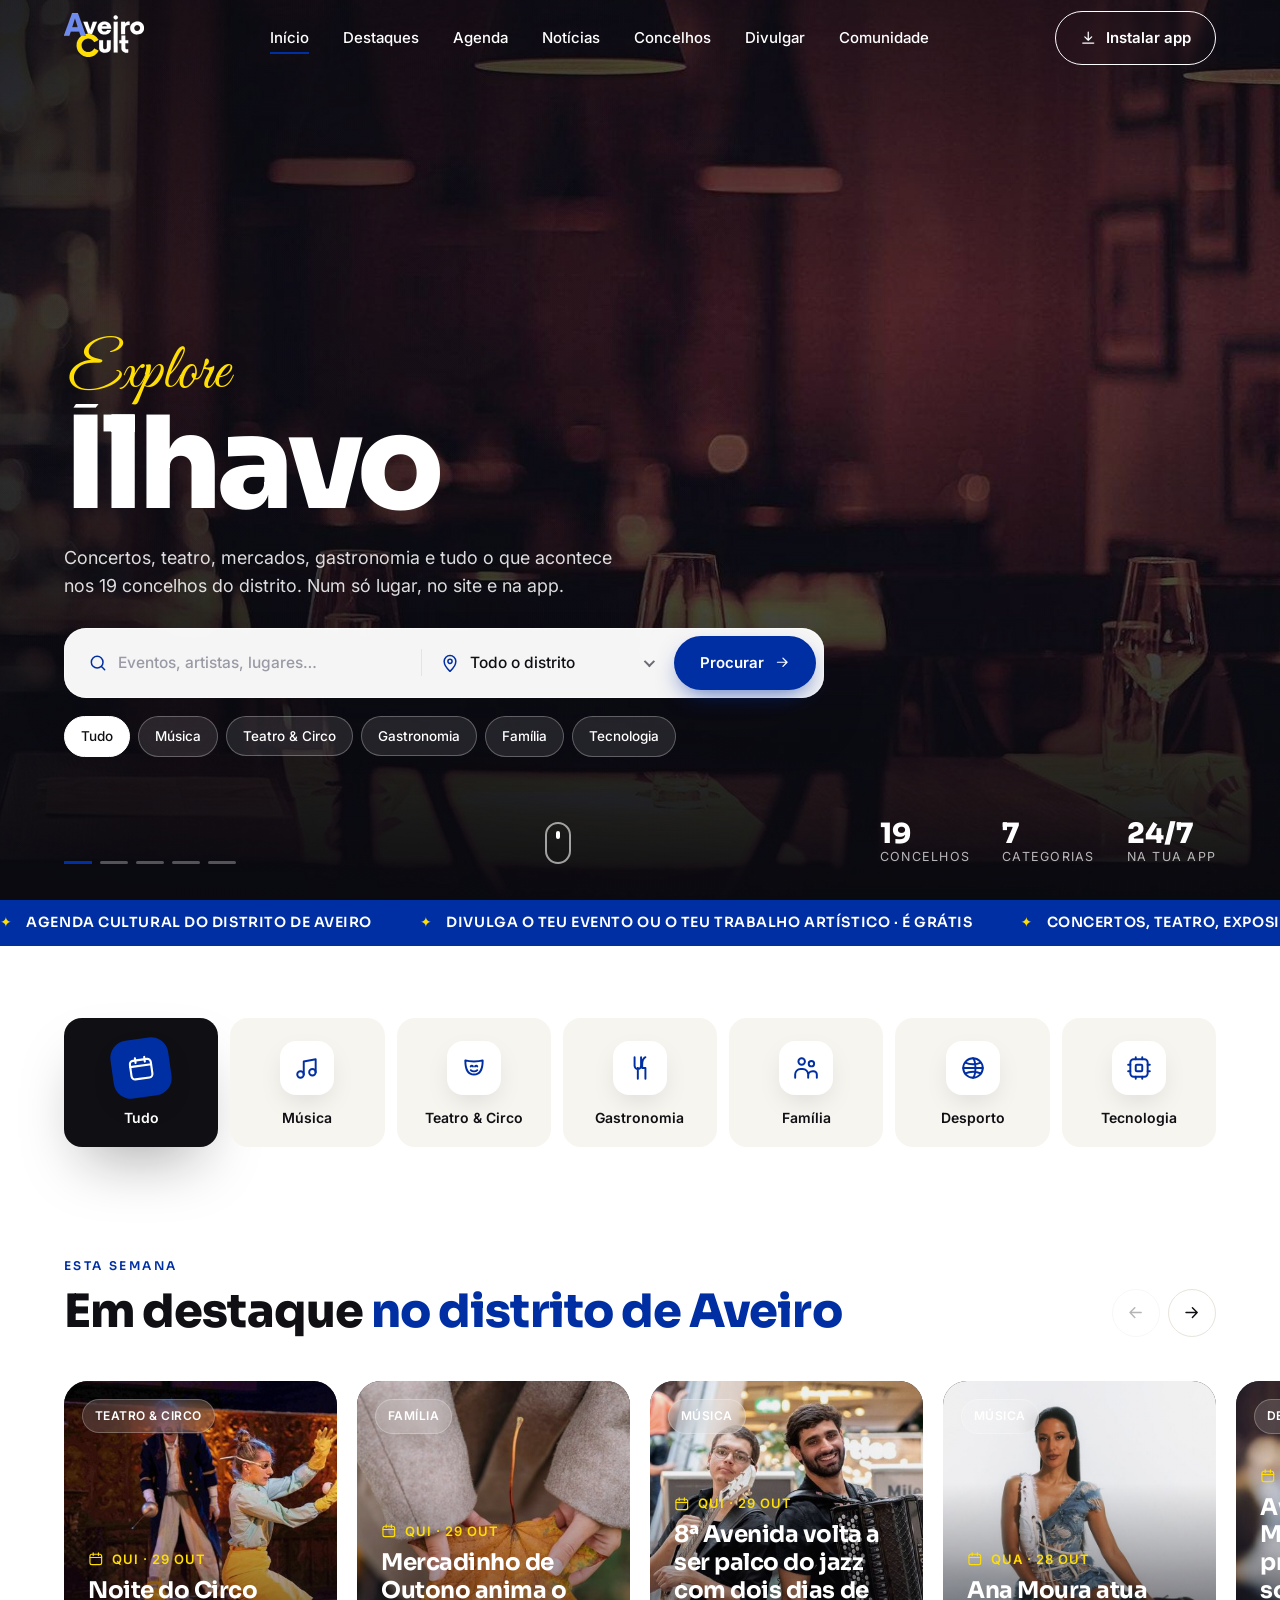
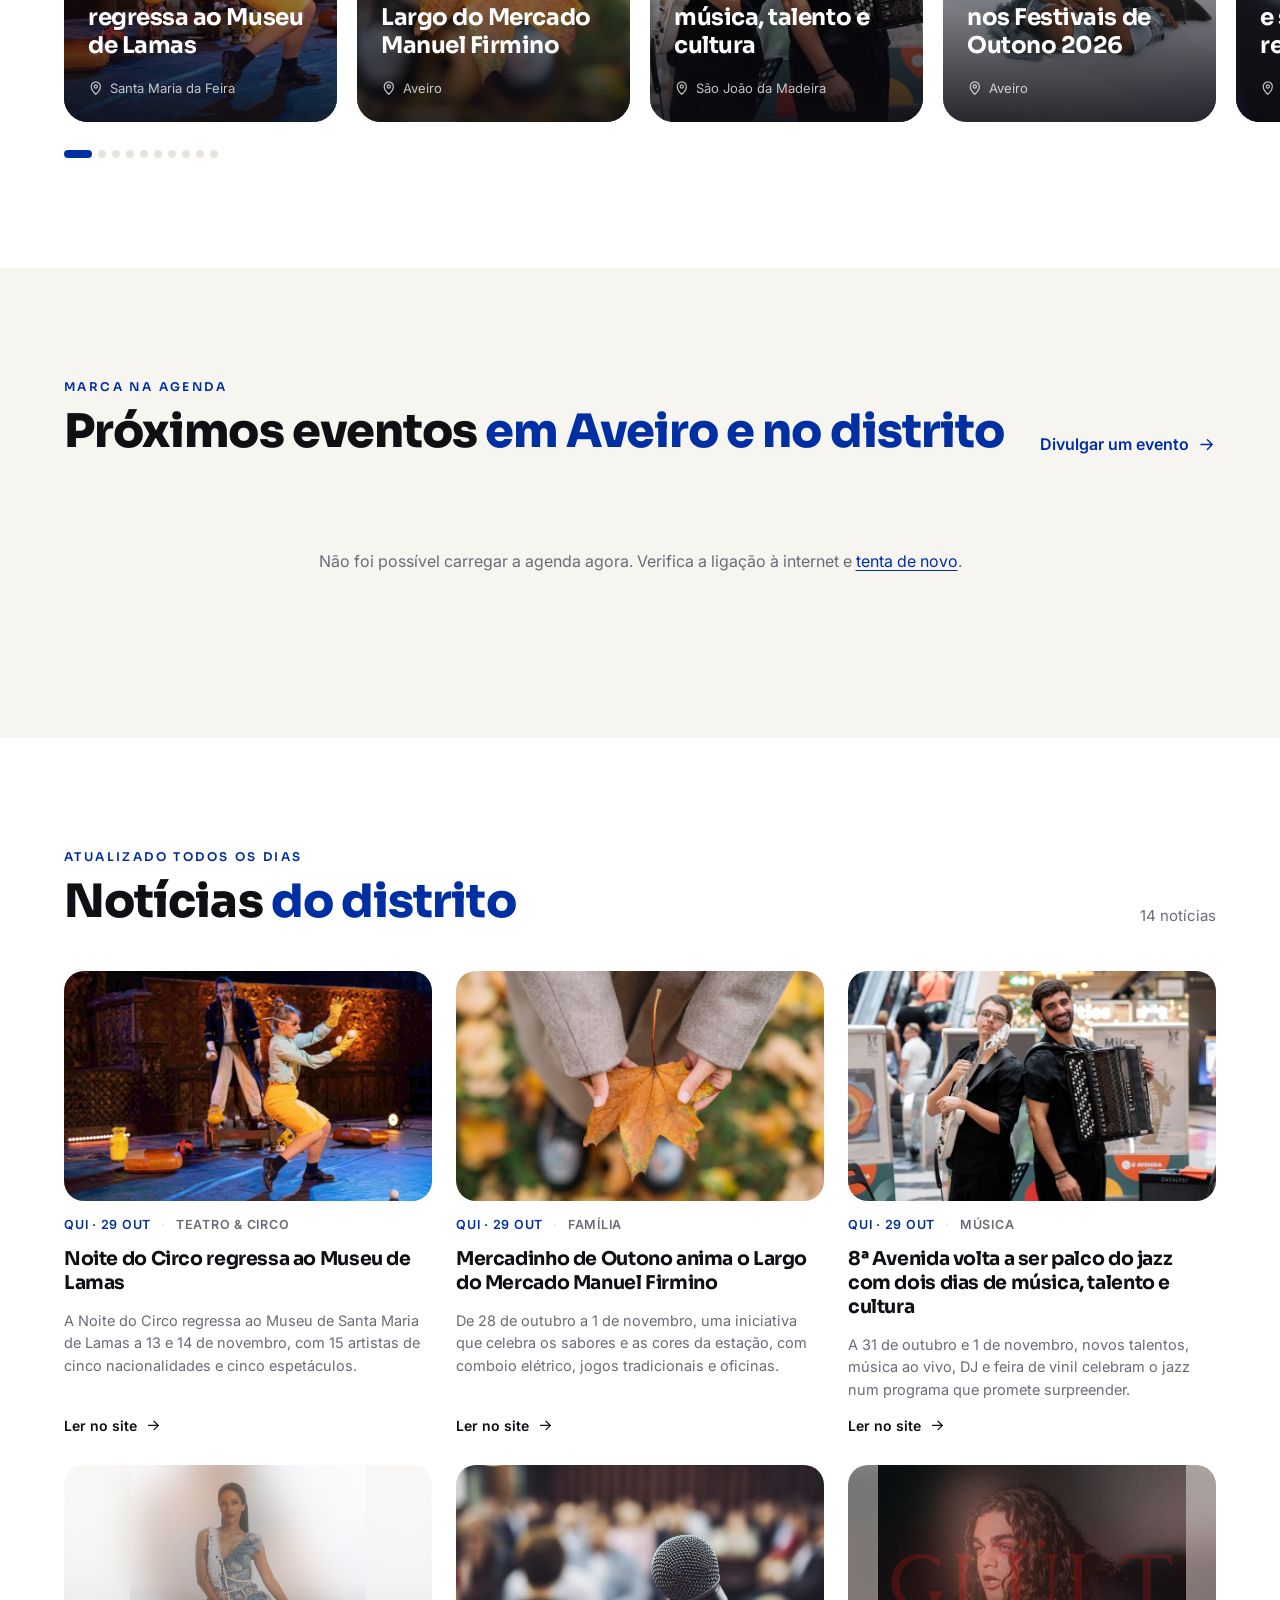
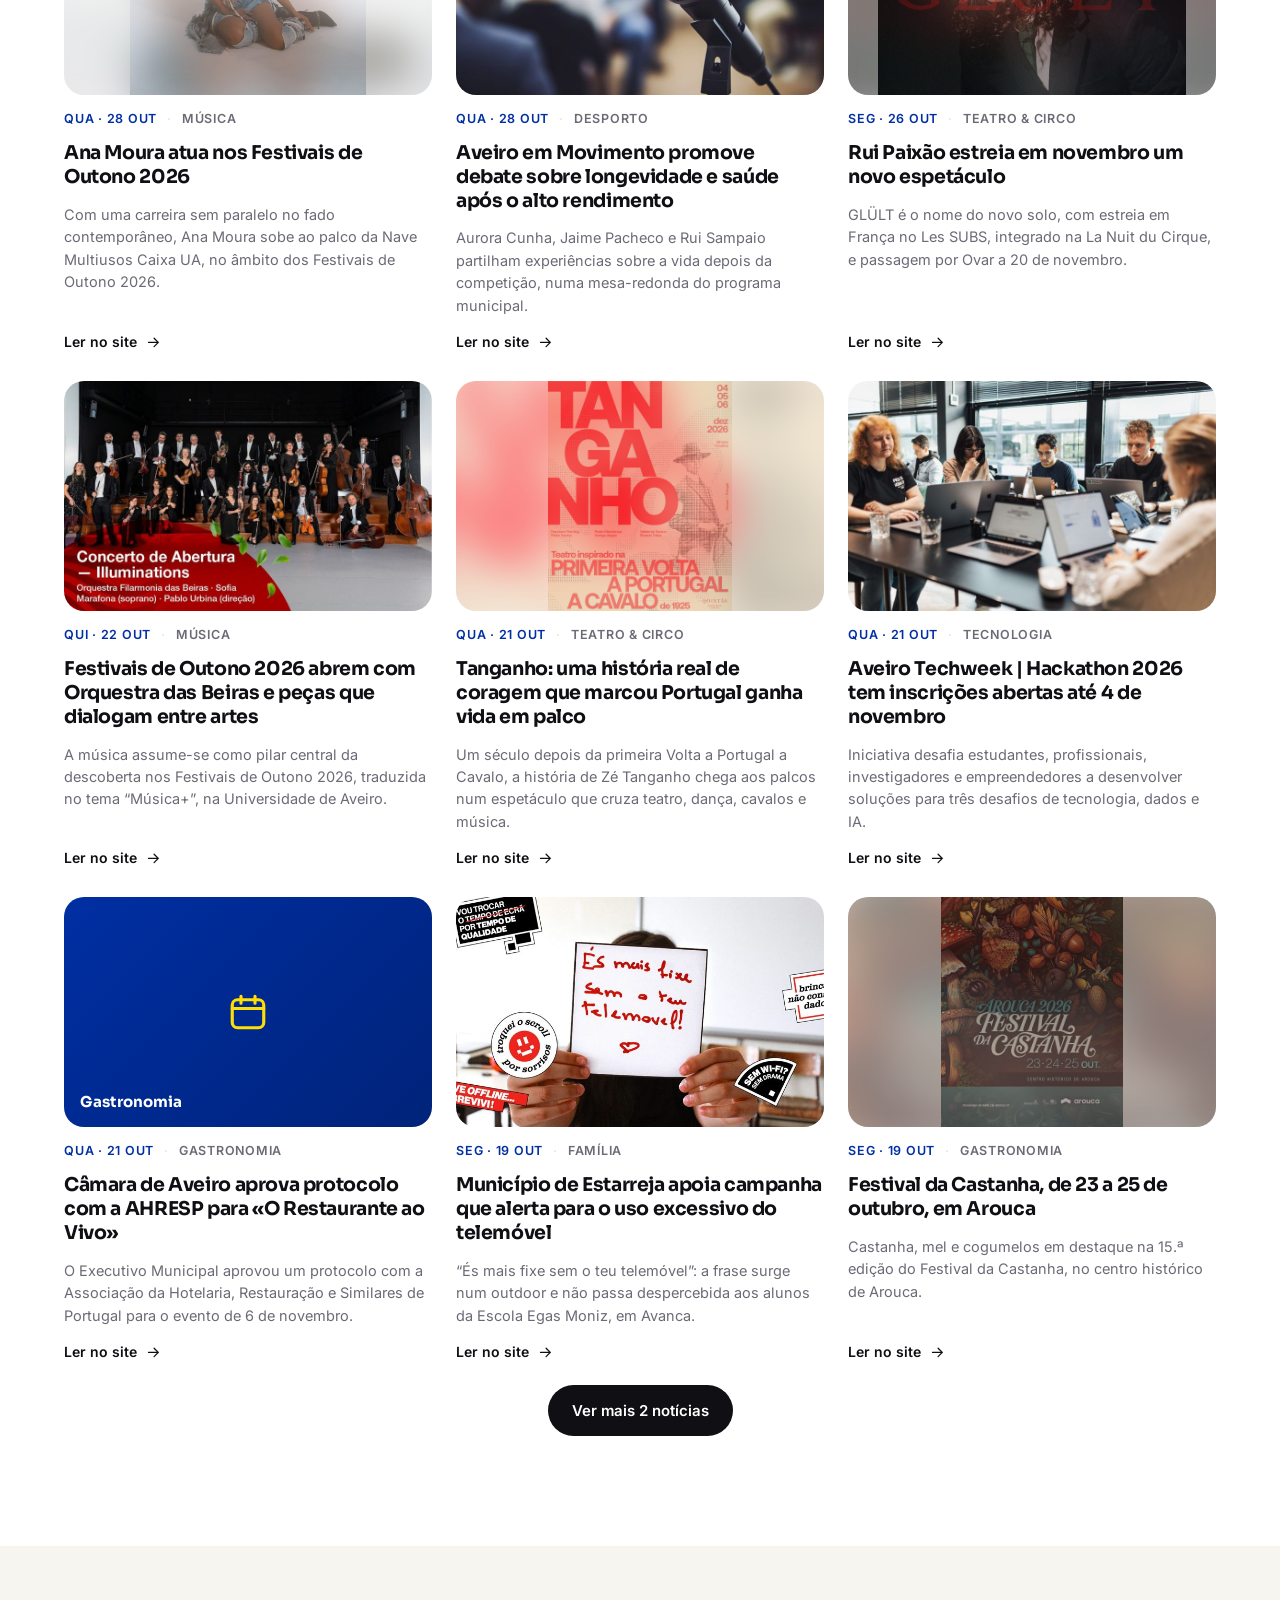
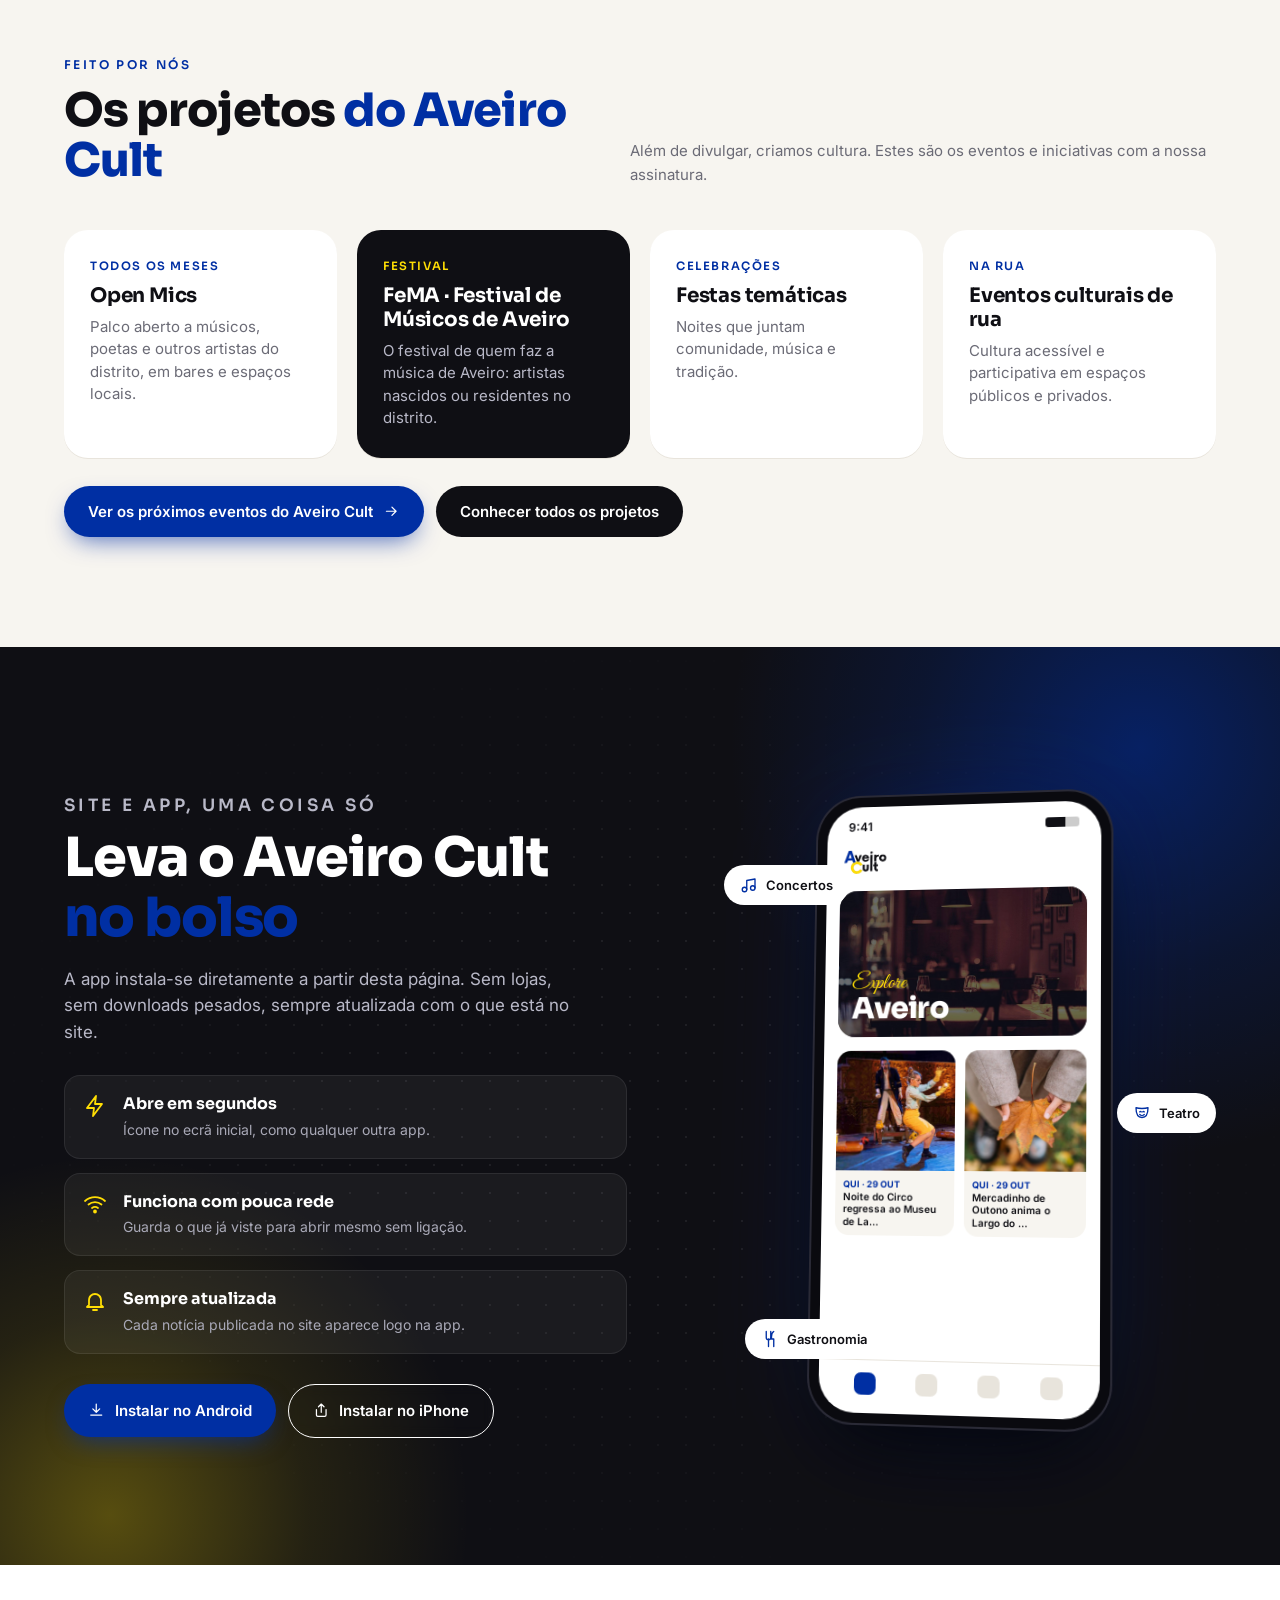
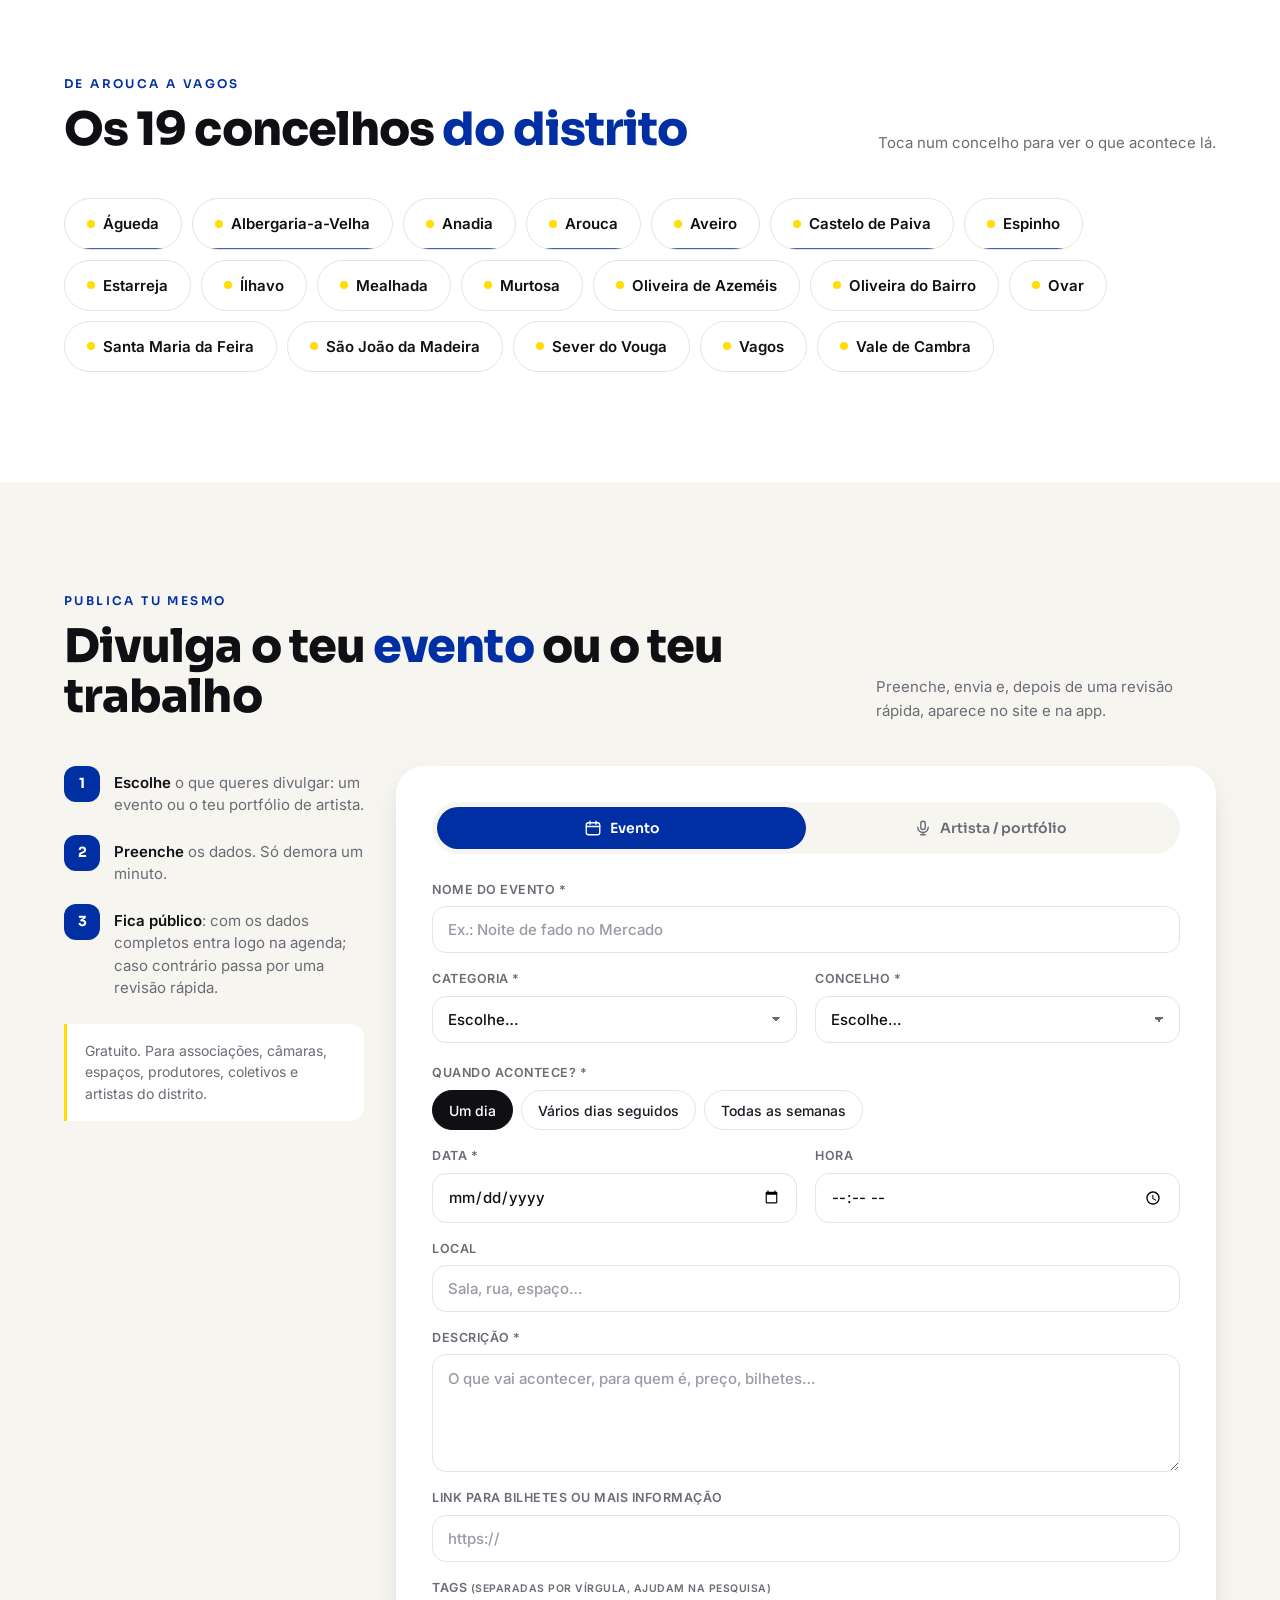
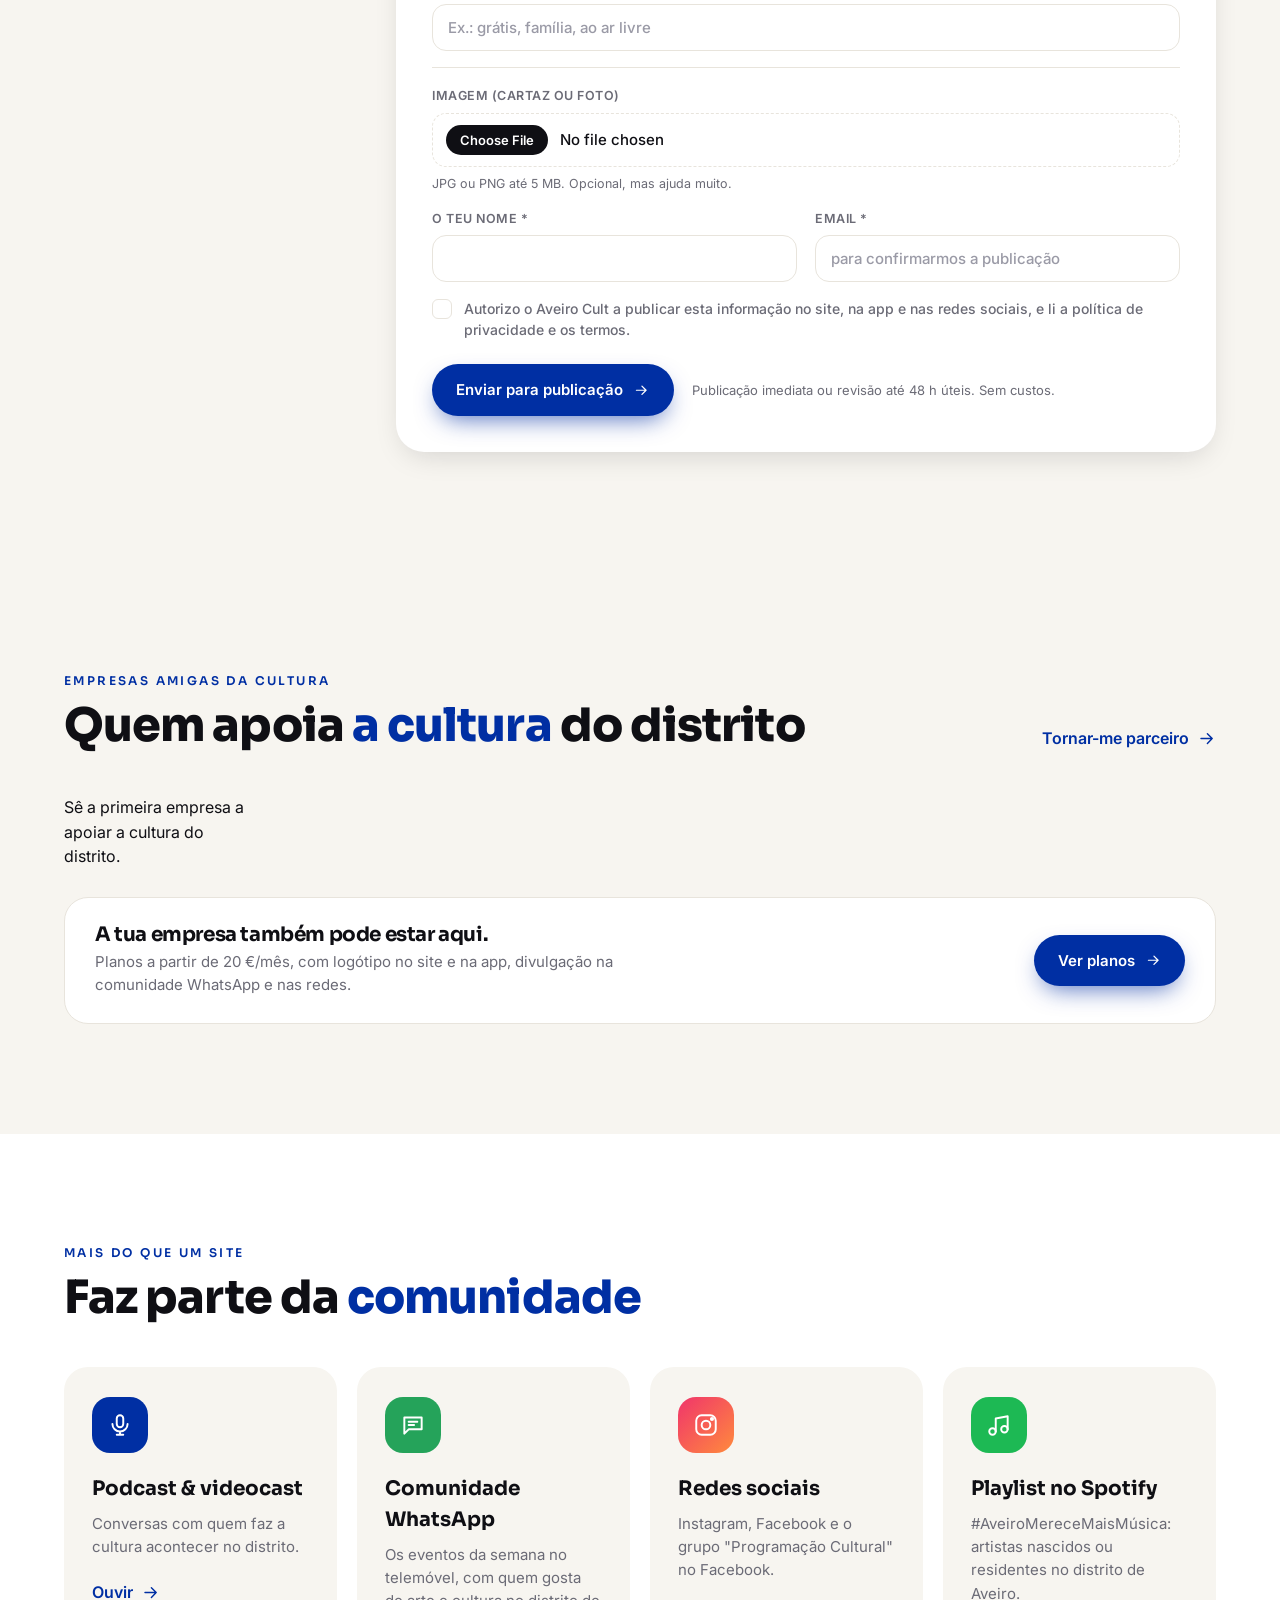
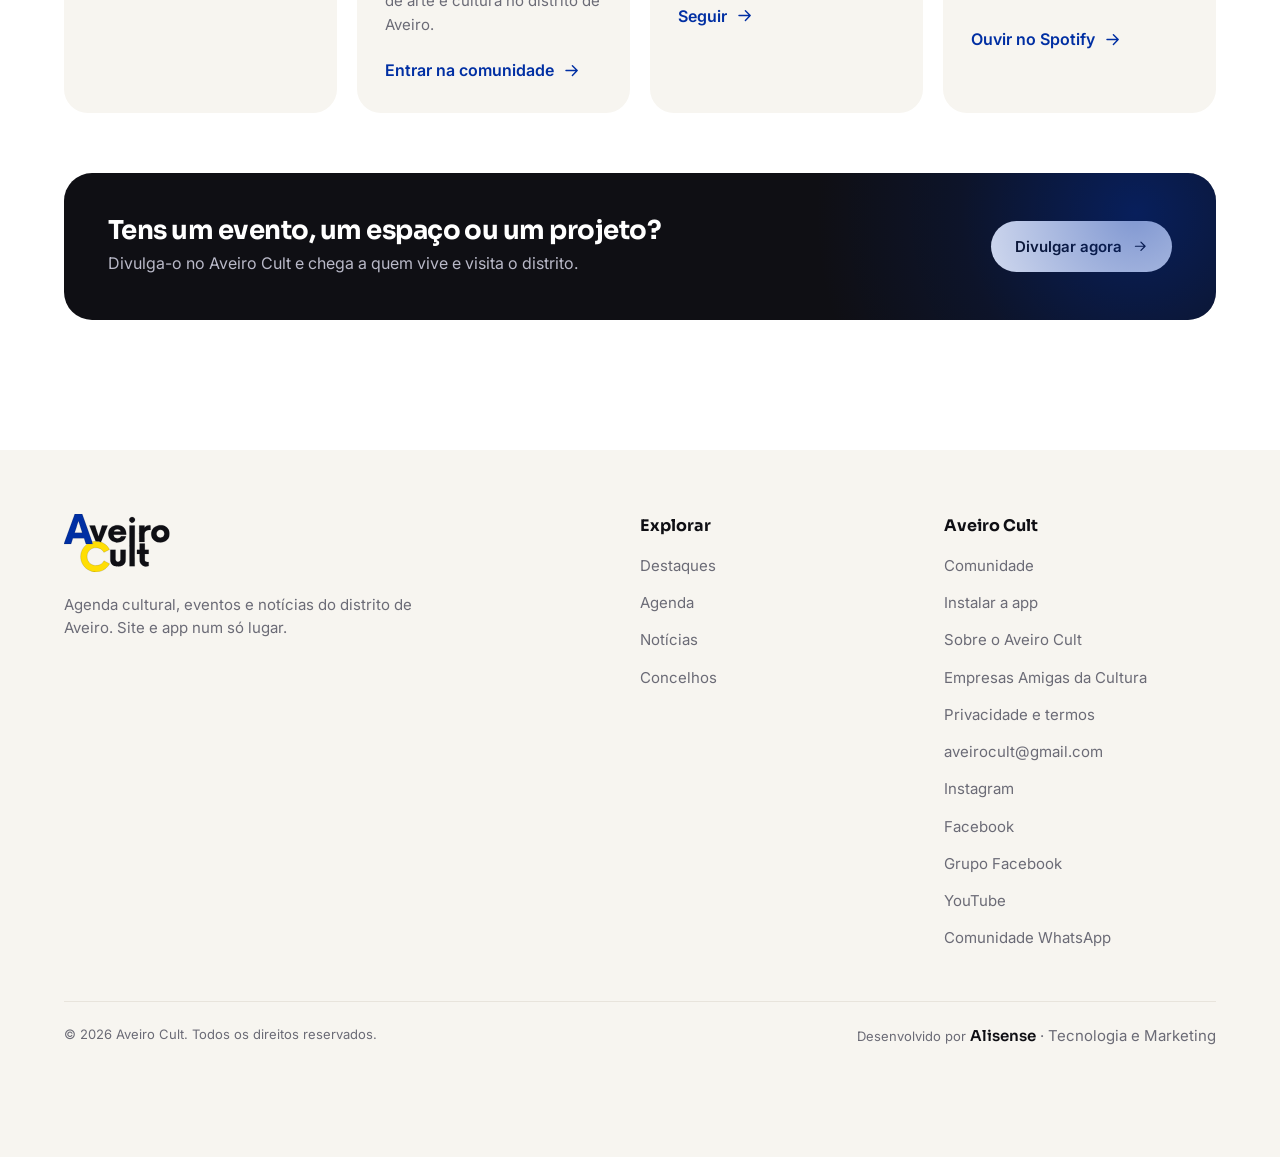
==== commit fb06d5b2: "Pedidos da Mariana: destaques, banners, notícia-evento, projetos, login do painel e migração - iPhon" ====
--- a/index.html
+++ b/index.html
@@ -28,7 +28,7 @@
   <link rel="preconnect" href="https://fonts.googleapis.com">
   <link rel="preconnect" href="https://fonts.gstatic.com" crossorigin>
   <link href="https://fonts.googleapis.com/css2?family=Sora:wght@500;600;700;800&family=Inter:wght@400;500;600;700&family=Great+Vibes&display=swap" rel="stylesheet">
-  <link rel="stylesheet" href="css/estilo.css?v=27">
+  <link rel="stylesheet" href="css/estilo.css?v=29">
   <script type="application/ld+json">{"@context":"https://schema.org","@type":"WebSite","name":"Aveiro Cult","url":"https://aveirocult.com/","description":"Agenda cultural, eventos e notícias do distrito de Aveiro","inLanguage":"pt-PT","publisher":{"@type":"Organization","name":"Aveiro Cult","logo":"https://marcos-zorzetto.github.io/aveirocult-teste/icones/icone-512.png"}}</script>
 </head>
 <body>
@@ -233,6 +233,9 @@
 </section>
 
 <!-- Notícias -->
+<!-- Banner de anunciante (gerido no painel, em Parceiros → tipo "Banner") -->
+<div class="caixa banner-pub" id="bannerPub" hidden></div>
+
 <section class="bloco" id="noticias">
   <div class="caixa">
     <div class="titulo-sec" data-reveal>
@@ -249,6 +252,29 @@
 </section>
 
 <!-- App -->
+<!-- Projetos com a assinatura do Aveiro Cult -->
+<section class="bloco projetos-sec" id="projetos">
+  <div class="caixa">
+    <div class="titulo-sec" data-reveal>
+      <div>
+        <p class="sobre-titulo">Feito por nós</p>
+        <h2>Os projetos <em>do Aveiro Cult</em></h2>
+      </div>
+      <p class="nota">Além de divulgar, criamos cultura. Estes são os eventos e iniciativas com a nossa assinatura.</p>
+    </div>
+    <div class="projetos">
+      <article class="projeto" data-reveal style="--i:0"><span class="marca">Todos os meses</span><b>Open Mics</b><p>Palco aberto a músicos, poetas e outros artistas do distrito, em bares e espaços locais.</p></article>
+      <article class="projeto destaque-fema" data-reveal style="--i:1"><span class="marca">Festival</span><b>FeMA · Festival de Músicos de Aveiro</b><p>O festival de quem faz a música de Aveiro: artistas nascidos ou residentes no distrito.</p></article>
+      <article class="projeto" data-reveal style="--i:2"><span class="marca">Celebrações</span><b>Festas temáticas</b><p>Noites que juntam comunidade, música e tradição.</p></article>
+      <article class="projeto" data-reveal style="--i:3"><span class="marca">Na rua</span><b>Eventos culturais de rua</b><p>Cultura acessível e participativa em espaços públicos e privados.</p></article>
+    </div>
+    <div class="projetos-acoes" data-reveal>
+      <button class="btn btn-primario" type="button" id="verEventosAC" data-tag="aveirocult" hidden>Ver os próximos eventos do Aveiro Cult <svg><use href="#i-seta"/></svg></button>
+      <a class="btn btn-escuro" href="sobre.html#projetos">Conhecer todos os projetos</a>
+    </div>
+  </div>
+</section>
+
 <section class="app-sec" id="app">
   <div class="blob b1"></div><div class="blob b2"></div>
   <div class="caixa app-in">
@@ -447,12 +473,12 @@
         <span>Conversas com quem faz a cultura acontecer no distrito.</span>
         <em>Ouvir <svg><use href="#i-seta"/></svg></em>
       </a>
-      <div class="cartao-com" data-reveal style="--i:1">
+      <a class="cartao-com" href="https://chat.whatsapp.com/GigjCf5mGC33Nc00ohIBwx" target="_blank" rel="noopener" data-reveal style="--i:1">
         <span class="icone verde"><svg><use href="#i-chat"/></svg></span>
         <b>Comunidade WhatsApp</b>
         <span>Os eventos da semana no telemóvel, com quem gosta de arte e cultura no distrito de Aveiro.</span>
-        <span class="ligacoes"><a href="https://chat.whatsapp.com/GigjCf5mGC33Nc00ohIBwx" target="_blank" rel="noopener"><em>Entrar na comunidade <svg><use href="#i-seta"/></svg></em></a><a class="secundaria" href="https://whatsapp.com/channel/0029VasLxHnKAwEdzSloVc3b" target="_blank" rel="noopener">Canal de avisos</a></span>
-      </div>
+        <em>Entrar na comunidade <svg><use href="#i-seta"/></svg></em>
+      </a>
       <a class="cartao-com" href="https://www.instagram.com/aveirocult" target="_blank" rel="noopener" data-reveal style="--i:2">
         <span class="icone rosa"><svg><use href="#i-insta"/></svg></span>
         <b>Redes sociais</b>
@@ -491,7 +517,7 @@
     </div>
     <div>
       <b>Aveiro Cult</b>
-      <a href="#comunidade">Comunidade</a><a href="#app">Instalar a app</a><a href="sobre.html">Sobre o Aveiro Cult</a><a href="empresas.html">Empresas Amigas da Cultura</a><a href="privacidade.html">Privacidade e termos</a><a href="mailto:aveirocult@gmail.com">aveirocult@gmail.com</a><a href="https://www.instagram.com/aveirocult" target="_blank" rel="noopener">Instagram</a><a href="https://www.facebook.com/Aveirocult" target="_blank" rel="noopener">Facebook</a><a href="https://www.facebook.com/groups/aveirocult" target="_blank" rel="noopener">Grupo Facebook</a><a href="https://www.youtube.com/@Aveirocult" target="_blank" rel="noopener">YouTube</a><a href="https://whatsapp.com/channel/0029VasLxHnKAwEdzSloVc3b" target="_blank" rel="noopener">Canal WhatsApp</a>
+      <a href="#comunidade">Comunidade</a><a href="#app">Instalar a app</a><a href="sobre.html">Sobre o Aveiro Cult</a><a href="empresas.html">Empresas Amigas da Cultura</a><a href="privacidade.html">Privacidade e termos</a><a href="mailto:aveirocult@gmail.com">aveirocult@gmail.com</a><a href="https://www.instagram.com/aveirocult" target="_blank" rel="noopener">Instagram</a><a href="https://www.facebook.com/Aveirocult" target="_blank" rel="noopener">Facebook</a><a href="https://www.facebook.com/groups/aveirocult" target="_blank" rel="noopener">Grupo Facebook</a><a href="https://www.youtube.com/@Aveirocult" target="_blank" rel="noopener">YouTube</a><a href="https://chat.whatsapp.com/GigjCf5mGC33Nc00ohIBwx" target="_blank" rel="noopener">Comunidade WhatsApp</a>
     </div>
   </div>
   <div class="caixa direitos">
@@ -528,7 +554,7 @@
 <div class="toast" id="toast" role="status" aria-live="polite"></div>
 
 <script src="js/dados.js?v=20"></script>
-<script src="js/app.js?v=23"></script>
+<script src="js/app.js?v=25"></script>
 <script src="js/imagens.js?v=2"></script>
 <script src="js/analytics.js?v=1"></script>
 </body>
--- a/css/estilo.css
+++ b/css/estilo.css
@@ -139,7 +139,8 @@
 /* ---------- Hero ---------- */
 .hero { position: relative; min-height: 100svh; display: flex; align-items: flex-end; color: #fff; overflow: hidden; background: var(--tinta); }
 .hero-fundo { position: absolute; inset: 0; }
-.hero-fundo img { position: absolute; inset: 0; width: 100%; height: 100%; object-fit: cover; opacity: 0; transition: opacity 1.6s ease; will-change: transform, opacity; }
+.hero-fundo img { position: absolute; inset: 0; width: 100%; height: 100%; object-fit: cover; opacity: 0; transition: opacity 1.6s ease; }
+.hero-fundo img:not(.ativo):not(.saindo) { visibility: hidden; transition: opacity 1.6s ease, visibility 0s 1.6s; }
 .hero-fundo img.ativo { opacity: 1; animation: kenburns 9s ease-out forwards; }
 @keyframes kenburns { from { transform: scale(1) translate(0, 0); } to { transform: scale(1.14) translate(-1.5%, 1%); } }
 .hero-veu { position: absolute; inset: 0; background: linear-gradient(180deg, rgba(10,10,16,.55) 0%, rgba(10,10,16,.15) 35%, rgba(10,10,16,.55) 70%, rgba(10,10,16,.95) 100%), linear-gradient(90deg, rgba(10,10,16,.6), transparent 60%); }
@@ -287,9 +288,10 @@
 /* ---------- App ---------- */
 .app-sec { position: relative; background: var(--tinta); color: #fff; overflow: hidden; padding-block: clamp(80px, 10vw, 130px); }
 .app-sec::before { content: ""; position: absolute; inset: 0; background-image: radial-gradient(rgba(255,255,255,.07) 1px, transparent 1px); background-size: 28px 28px; mask-image: radial-gradient(ellipse at center, black 30%, transparent 75%); }
-.blob { position: absolute; border-radius: 50%; filter: blur(80px); opacity: .55; animation: flutuar 14s ease-in-out infinite alternate; }
-.blob.b1 { width: 520px; height: 520px; background: var(--primaria); top: -160px; right: -120px; }
-.blob.b2 { width: 420px; height: 420px; background: var(--amarelo); opacity: .3; bottom: -160px; left: -100px; animation-delay: -6s; }
+/* brilhos feitos com gradiente (o filter: blur gigante esgotava a memória gráfica do iPhone) */
+.blob { position: absolute; border-radius: 50%; opacity: .55; animation: flutuar 14s ease-in-out infinite alternate; }
+.blob.b1 { width: 820px; height: 820px; background: radial-gradient(closest-side, var(--primaria), rgba(0,47,163,.35) 55%, transparent); top: -310px; right: -270px; }
+.blob.b2 { width: 720px; height: 720px; background: radial-gradient(closest-side, var(--amarelo), rgba(255,222,4,.3) 55%, transparent); opacity: .3; bottom: -310px; left: -250px; animation-delay: -6s; }
 @keyframes flutuar { from { transform: translate(0, 0) scale(1); } to { transform: translate(40px, 60px) scale(1.15); } }
 .app-in { position: relative; display: grid; grid-template-columns: 1.1fr 1fr; align-items: center; gap: clamp(40px, 6vw, 90px); }
 .app-texto h2 { font-size: clamp(34px, 4.4vw, 54px); }
@@ -371,7 +373,7 @@
 .cartao-com em svg { transition: transform .3s var(--suave); }
 
 .promo { display: flex; align-items: center; justify-content: space-between; gap: 24px; margin-top: 60px; padding: clamp(28px, 4vw, 44px); border-radius: 28px; background: var(--tinta); color: #fff; position: relative; overflow: hidden; }
-.promo::after { content: ""; position: absolute; width: 360px; height: 360px; border-radius: 50%; background: var(--primaria); filter: blur(90px); opacity: .5; right: -100px; top: -140px; }
+.promo::after { content: ""; position: absolute; width: 640px; height: 640px; border-radius: 50%; background: radial-gradient(closest-side, var(--primaria), rgba(0,47,163,.3) 55%, transparent); opacity: .5; right: -240px; top: -280px; }
 .promo > * { position: relative; }
 .promo p { color: #b9b9c8; margin-top: 6px; }
 .promo .btn-escuro { background: #fff; color: var(--tinta); }
@@ -436,7 +438,7 @@
   .app-in { grid-template-columns: 1fr; }
   .telemovel-wrap { padding: 20px 0 10px; }
   .telemovel { width: 260px; }
-  .comunidade, .rodape-in { grid-template-columns: 1fr; }
+  .rodape-in { grid-template-columns: 1fr; }
   .promo { flex-direction: column; align-items: flex-start; }
   .rodape { padding-bottom: 120px; }
   .nav-app { display: flex; position: fixed; bottom: 0; left: 0; right: 0; z-index: 90; background: rgba(255,255,255,.94); backdrop-filter: blur(14px); -webkit-backdrop-filter: blur(14px); border-top: 1px solid var(--linha); justify-content: space-around; padding: 8px 4px calc(8px + env(safe-area-inset-bottom)); }
@@ -449,6 +451,7 @@
   .nav-app button span { color: var(--primaria); }
 }
 @media (max-width: 640px) {
+  .comunidade { grid-template-columns: 1fr; }
   .caixa, .hero-in { width: min(var(--largura), 100% - 32px); }
   .faixa { padding-inline: 16px; gap: 14px; scroll-padding-inline: 16px; }
   .destaque { flex-basis: calc(100% - 32px); padding: 18px; border-radius: 20px; }
@@ -630,3 +633,43 @@
 /* Estados de erro/vazio com ação (ligação dentro do texto) */
 .vazio a, .vazio .ligacao { background: none; border: 0; padding: 0; font: inherit; color: var(--primaria); text-decoration: underline; text-underline-offset: 3px; cursor: pointer; }
 .vazio a:hover, .vazio .ligacao:hover { color: var(--primaria-escura); }
+
+/* Ecrãs tácteis (iPhone/Android): menos camadas gráficas pesadas.
+   O Safari do iPhone tem pouca memória gráfica; com muitos desfoques ele deixa partes do ecrã em branco
+   ("cortadas") e chega a recarregar a página sozinho. Aqui trocamos os desfoques por cores sólidas. */
+@media (hover: none) {
+  .contem::after { filter: none; inset: 0; opacity: .5; background-size: 1600% 1600%; background-position: center; }
+  .chips button, .destaque .etiqueta, .btn-contorno { backdrop-filter: none; -webkit-backdrop-filter: none; }
+  .chips button { background: rgba(20,20,28,.55); }
+  .destaque .etiqueta { background: rgba(15,15,20,.55); }
+  .pesquisa { backdrop-filter: none; -webkit-backdrop-filter: none; background: #fff; }
+  .blob { animation: none; }
+  .folha { backdrop-filter: none; -webkit-backdrop-filter: none; background: rgba(10,10,16,.7); }
+}
+
+/* Projetos do Aveiro Cult (página inicial) */
+.projetos-sec { background: var(--creme); }
+.projetos { display: grid; grid-template-columns: repeat(4, 1fr); gap: 20px; }
+.projeto { position: relative; padding: 28px 26px; border-radius: 24px; background: #fff; display: flex; flex-direction: column; gap: 8px; box-shadow: 0 1px 0 var(--linha); }
+.projeto .marca { font-family: var(--titulo); font-size: 11.5px; font-weight: 600; letter-spacing: .14em; text-transform: uppercase; color: var(--primaria); }
+.projeto b { font-family: var(--titulo); font-size: 20px; line-height: 1.2; letter-spacing: -.01em; overflow-wrap: anywhere; }
+.projeto p { color: var(--cinza); font-size: 15px; line-height: 1.5; }
+.projeto.destaque-fema { background: var(--tinta); color: #fff; }
+.projeto.destaque-fema .marca { color: var(--amarelo); }
+.projeto.destaque-fema p { color: #b9b9c8; }
+.projetos-acoes { display: flex; flex-wrap: wrap; gap: 12px; margin-top: 28px; }
+@media (max-width: 1100px) { .projetos { grid-template-columns: repeat(2, 1fr); } }
+@media (max-width: 640px) { .projetos { grid-template-columns: 1fr; gap: 14px; } .projetos-acoes .btn { width: 100%; justify-content: center; } }
+.aviso-mod { margin-bottom: 16px; padding: 12px 16px; border-radius: 14px; background: #e8eefc; color: var(--primaria-escura); font-size: 14.5px; }
+.aviso-mod a { color: inherit; font-weight: 600; text-decoration: underline; }
+
+/* Banner de anunciante */
+.banner-pub { position: relative; display: grid; margin-block: clamp(10px, 2vw, 24px) 0; }
+.banner-pub[hidden] { display: none; }
+.banner-pub .banner { grid-area: 1 / 1; display: block; border-radius: 22px; overflow: hidden; aspect-ratio: 4 / 1; background: var(--creme); opacity: 0; visibility: hidden; transition: opacity .8s, visibility 0s .8s; }
+.banner-pub .banner.ativo { opacity: 1; visibility: visible; transition: opacity .8s; }
+.banner-pub img { width: 100%; height: 100%; object-fit: cover; display: block; }
+.banner-rotulo { position: absolute; z-index: 1; top: 10px; right: 12px; padding: 3px 9px; border-radius: 999px; background: rgba(15,15,20,.6); color: #fff; font-size: 11px; letter-spacing: .06em; text-transform: uppercase; }
+@media (max-width: 640px) { .banner-pub .banner { aspect-ratio: 3 / 1; border-radius: 16px; } }
+.destaque .etiqueta.selo { background: var(--amarelo); color: var(--tinta); border-color: transparent; backdrop-filter: none; -webkit-backdrop-filter: none; }
+.destaque .etiqueta b { font-weight: 700; }
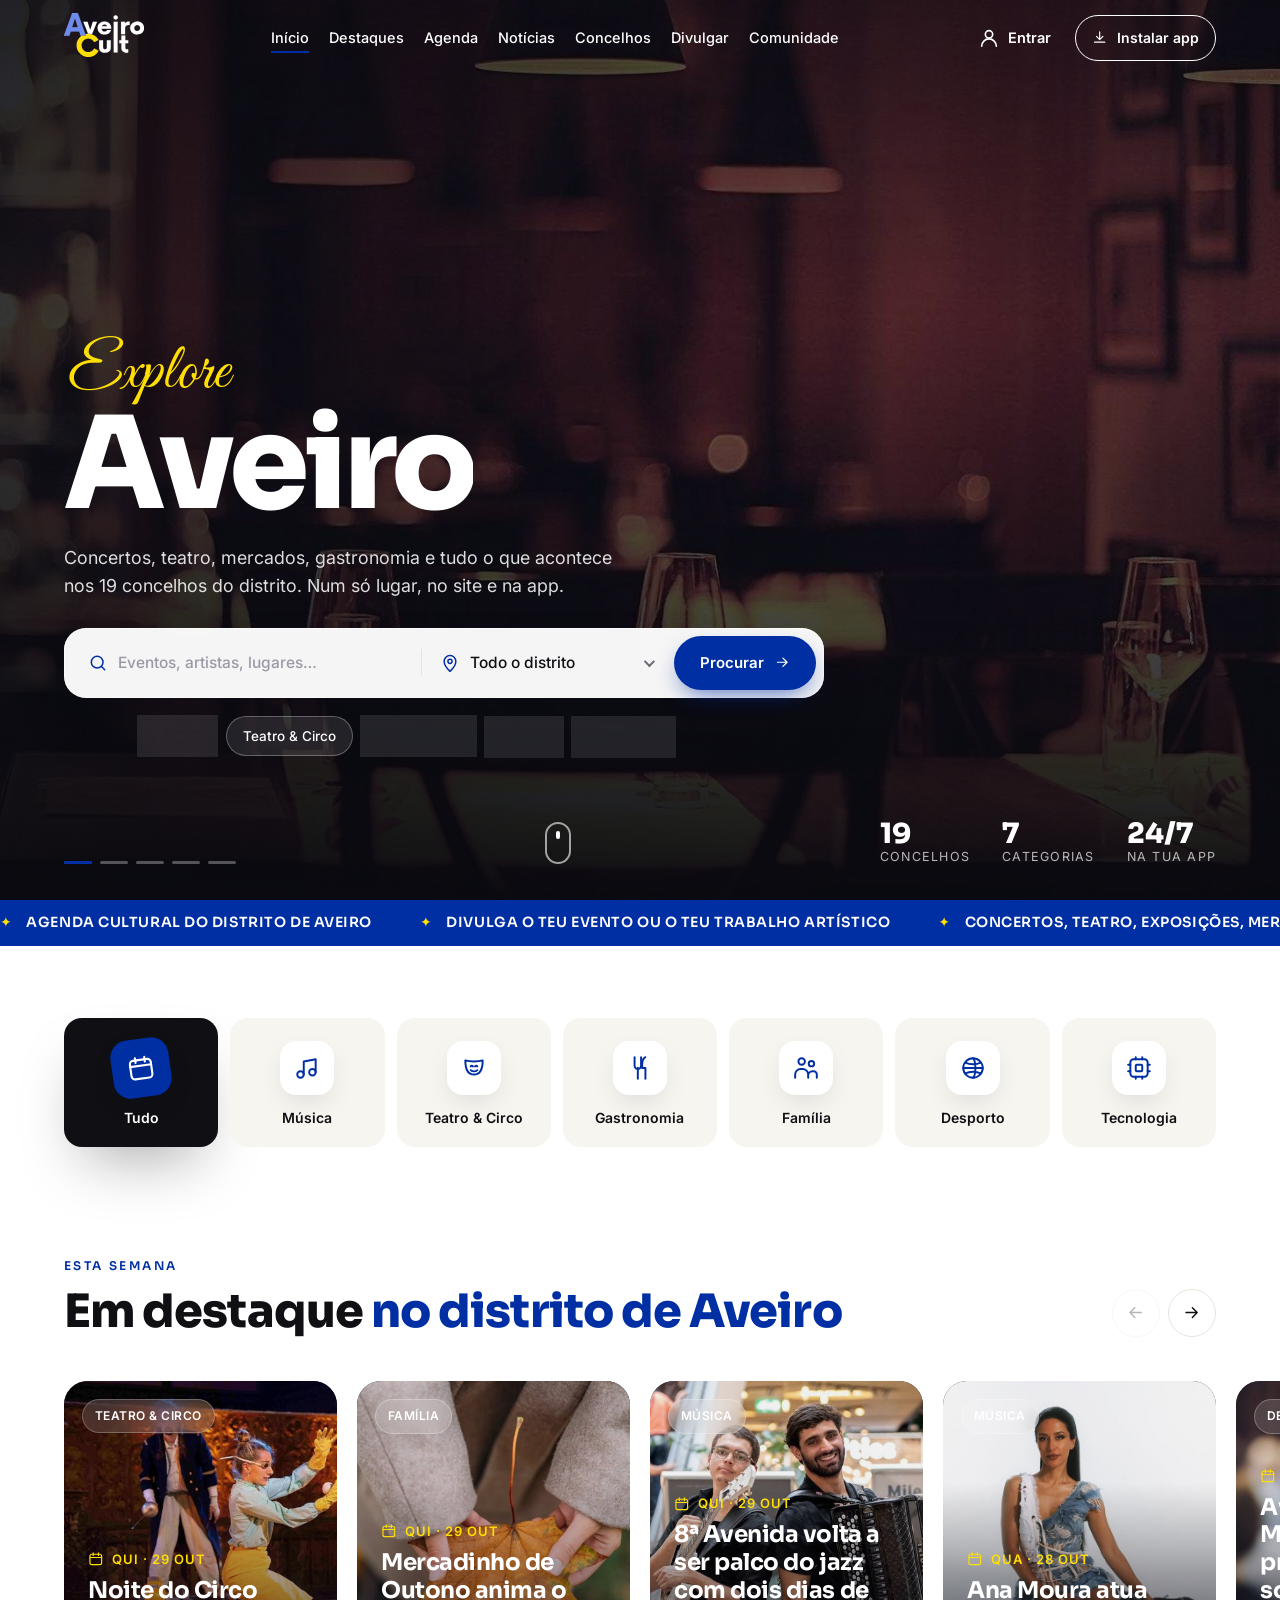
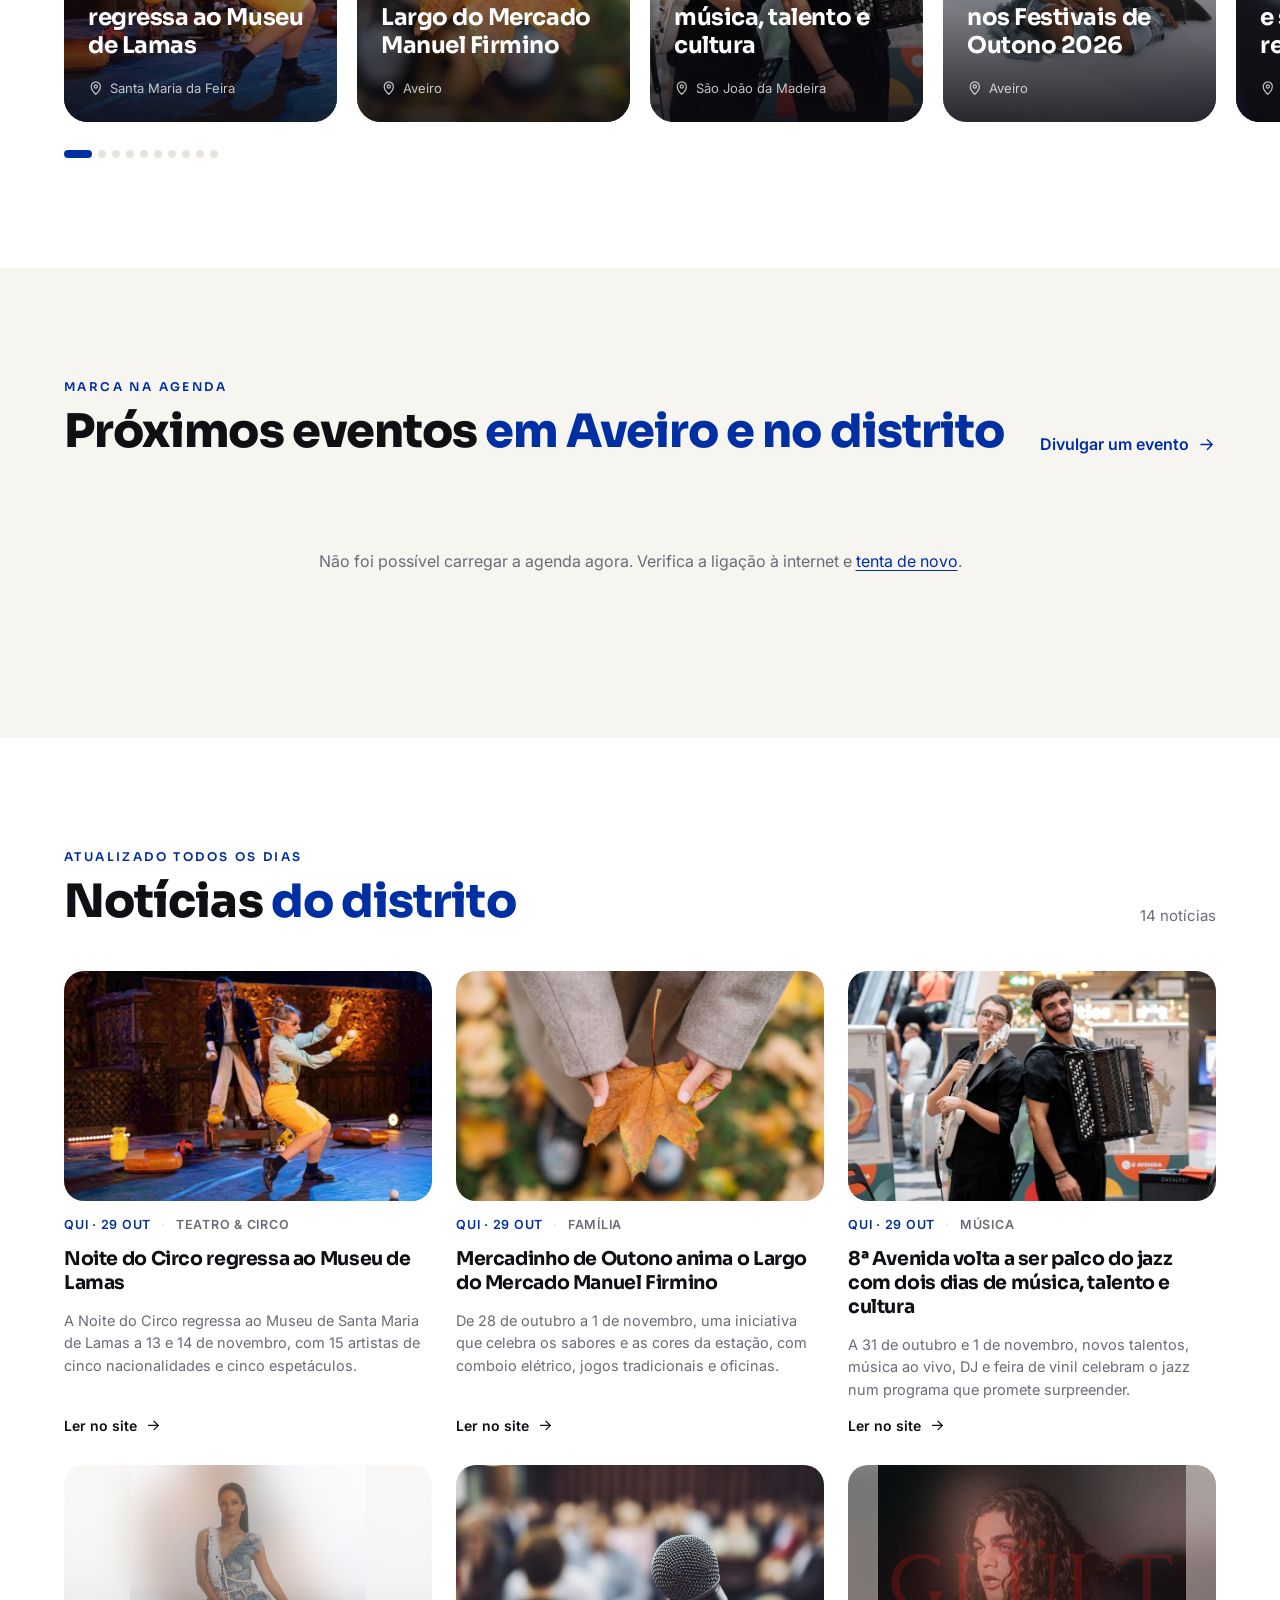
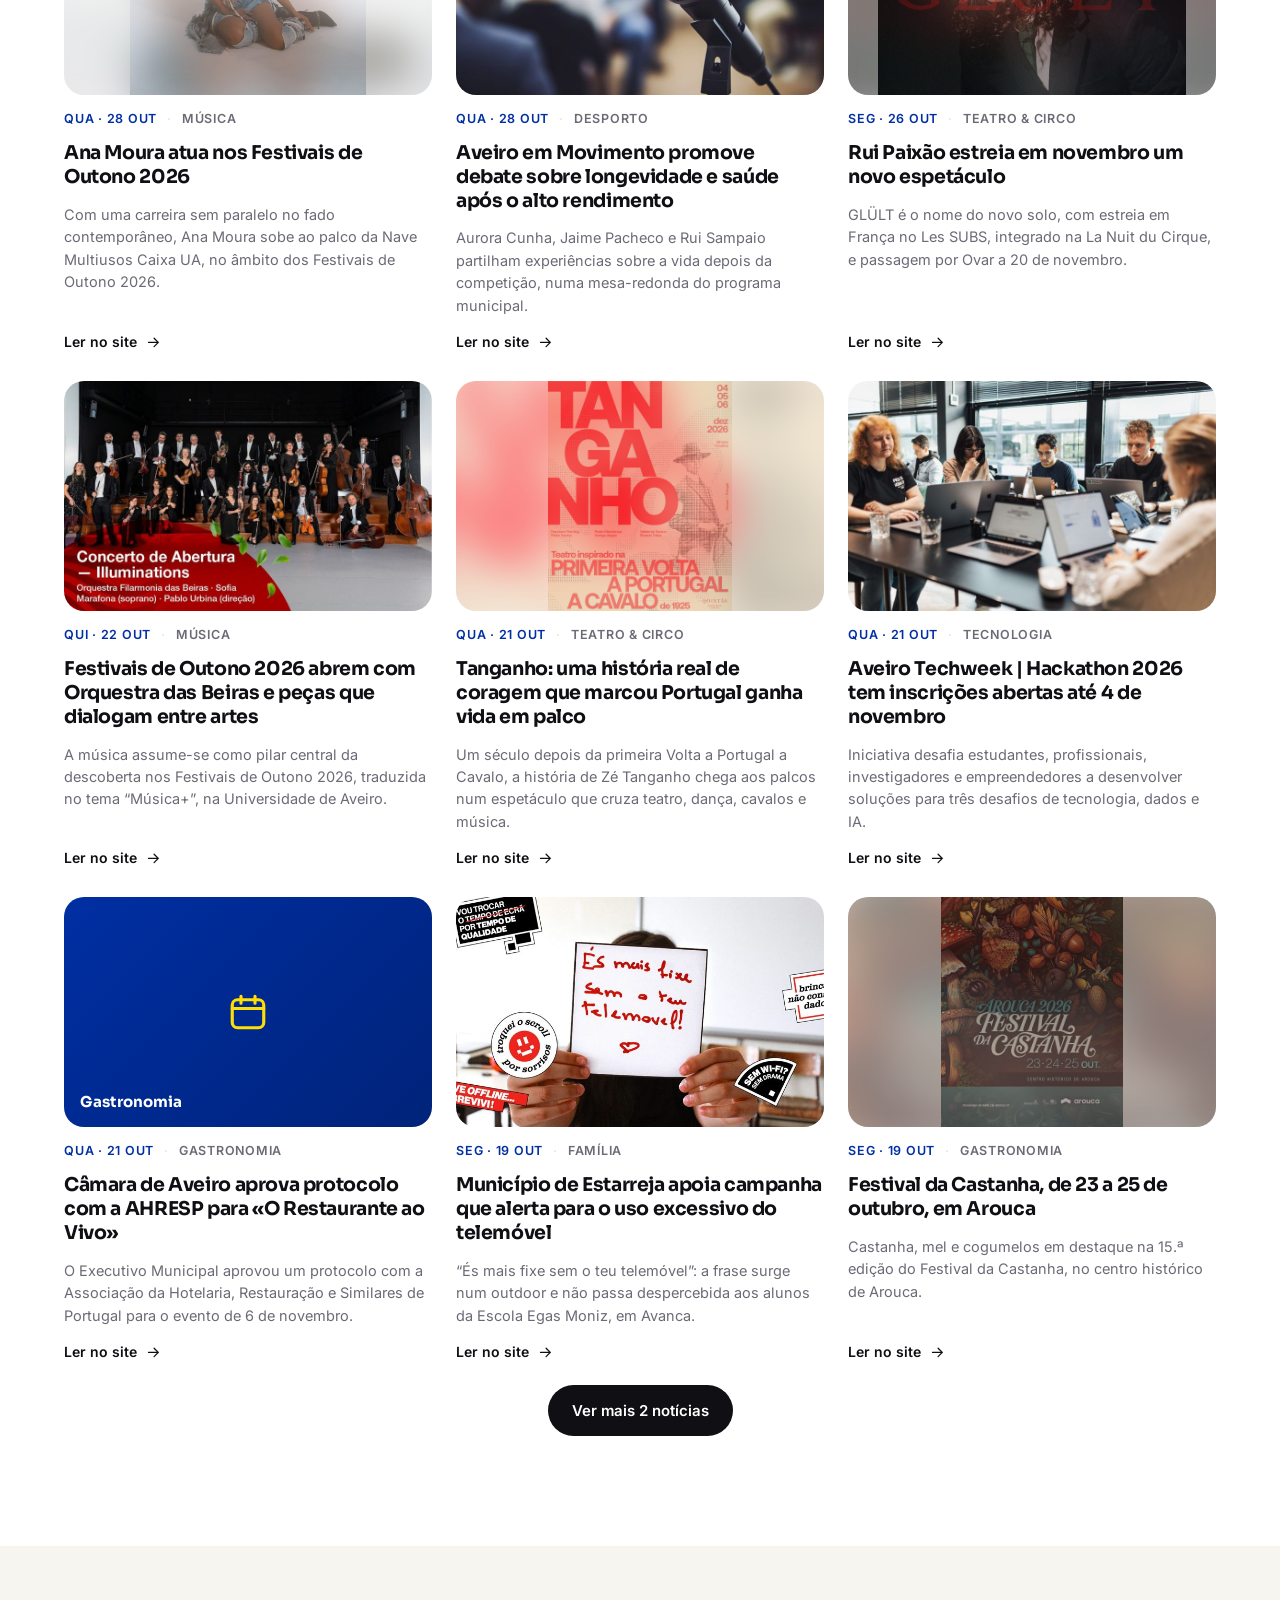
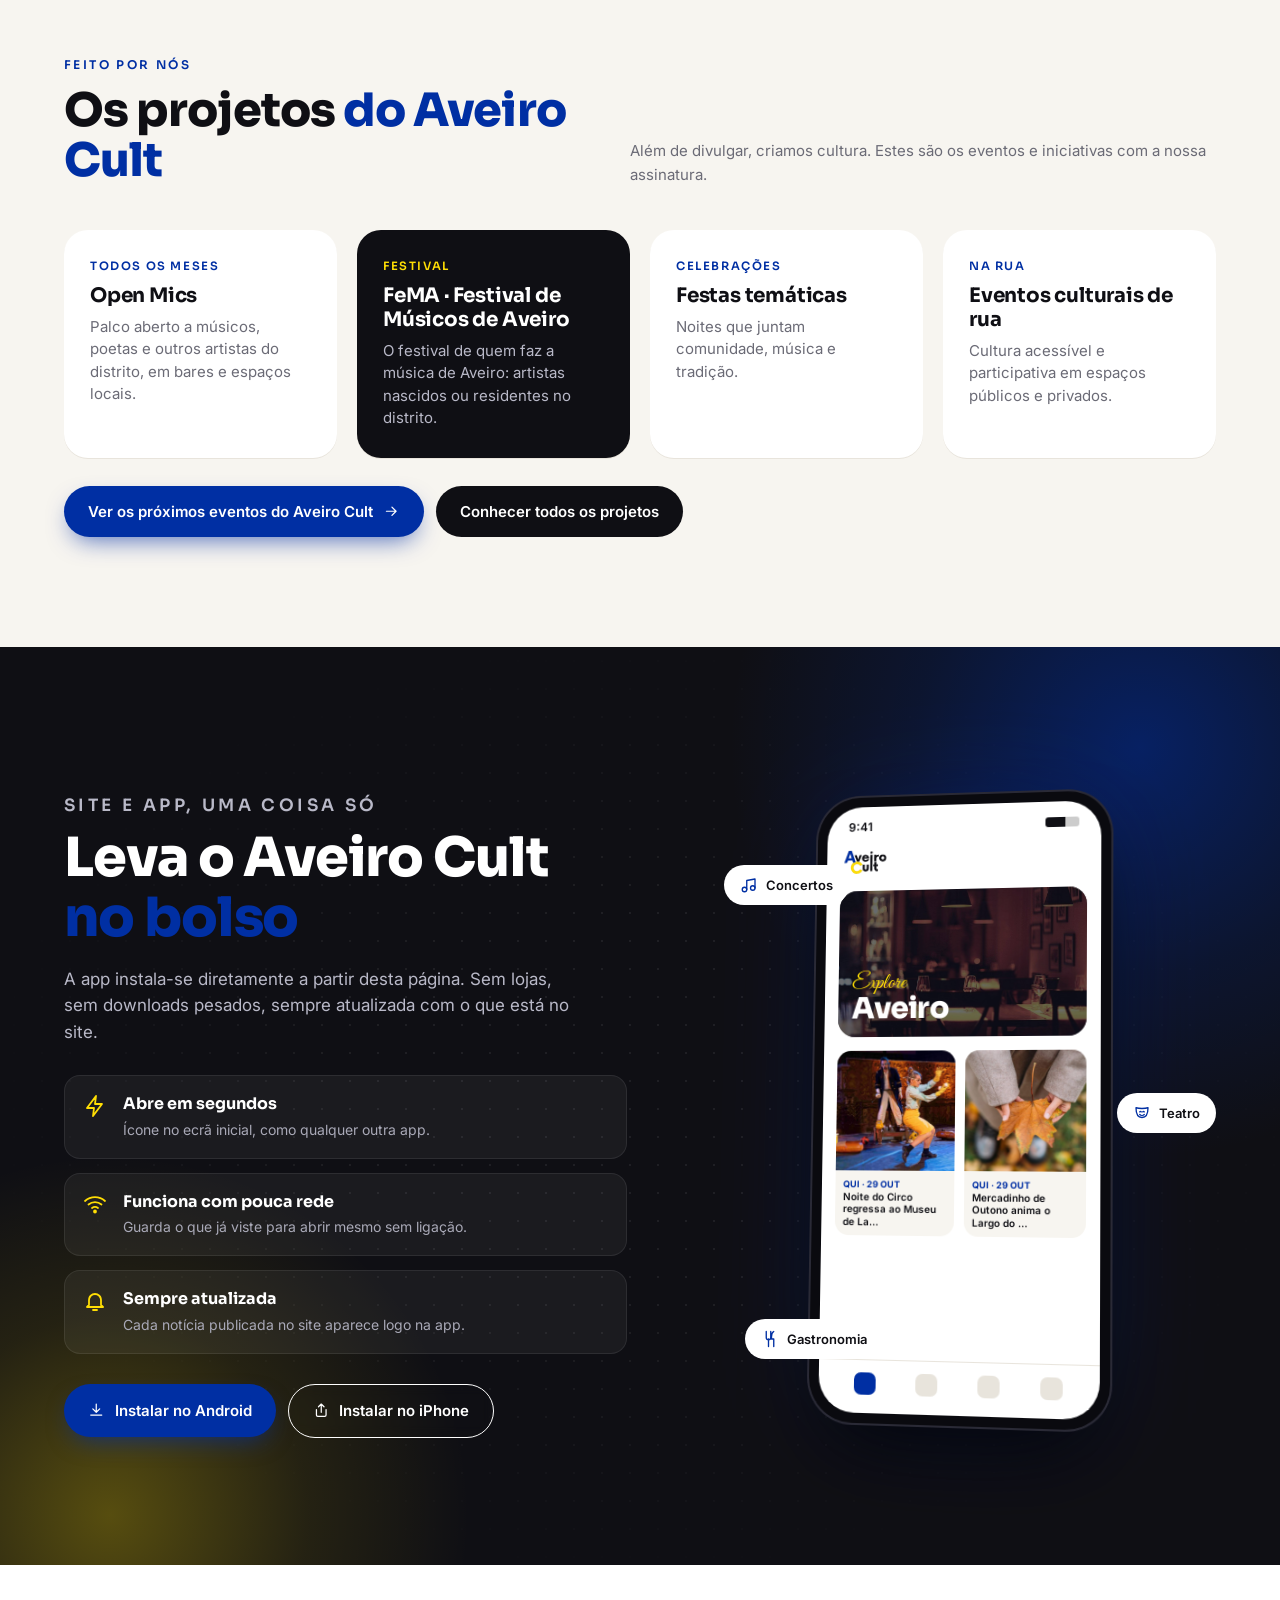
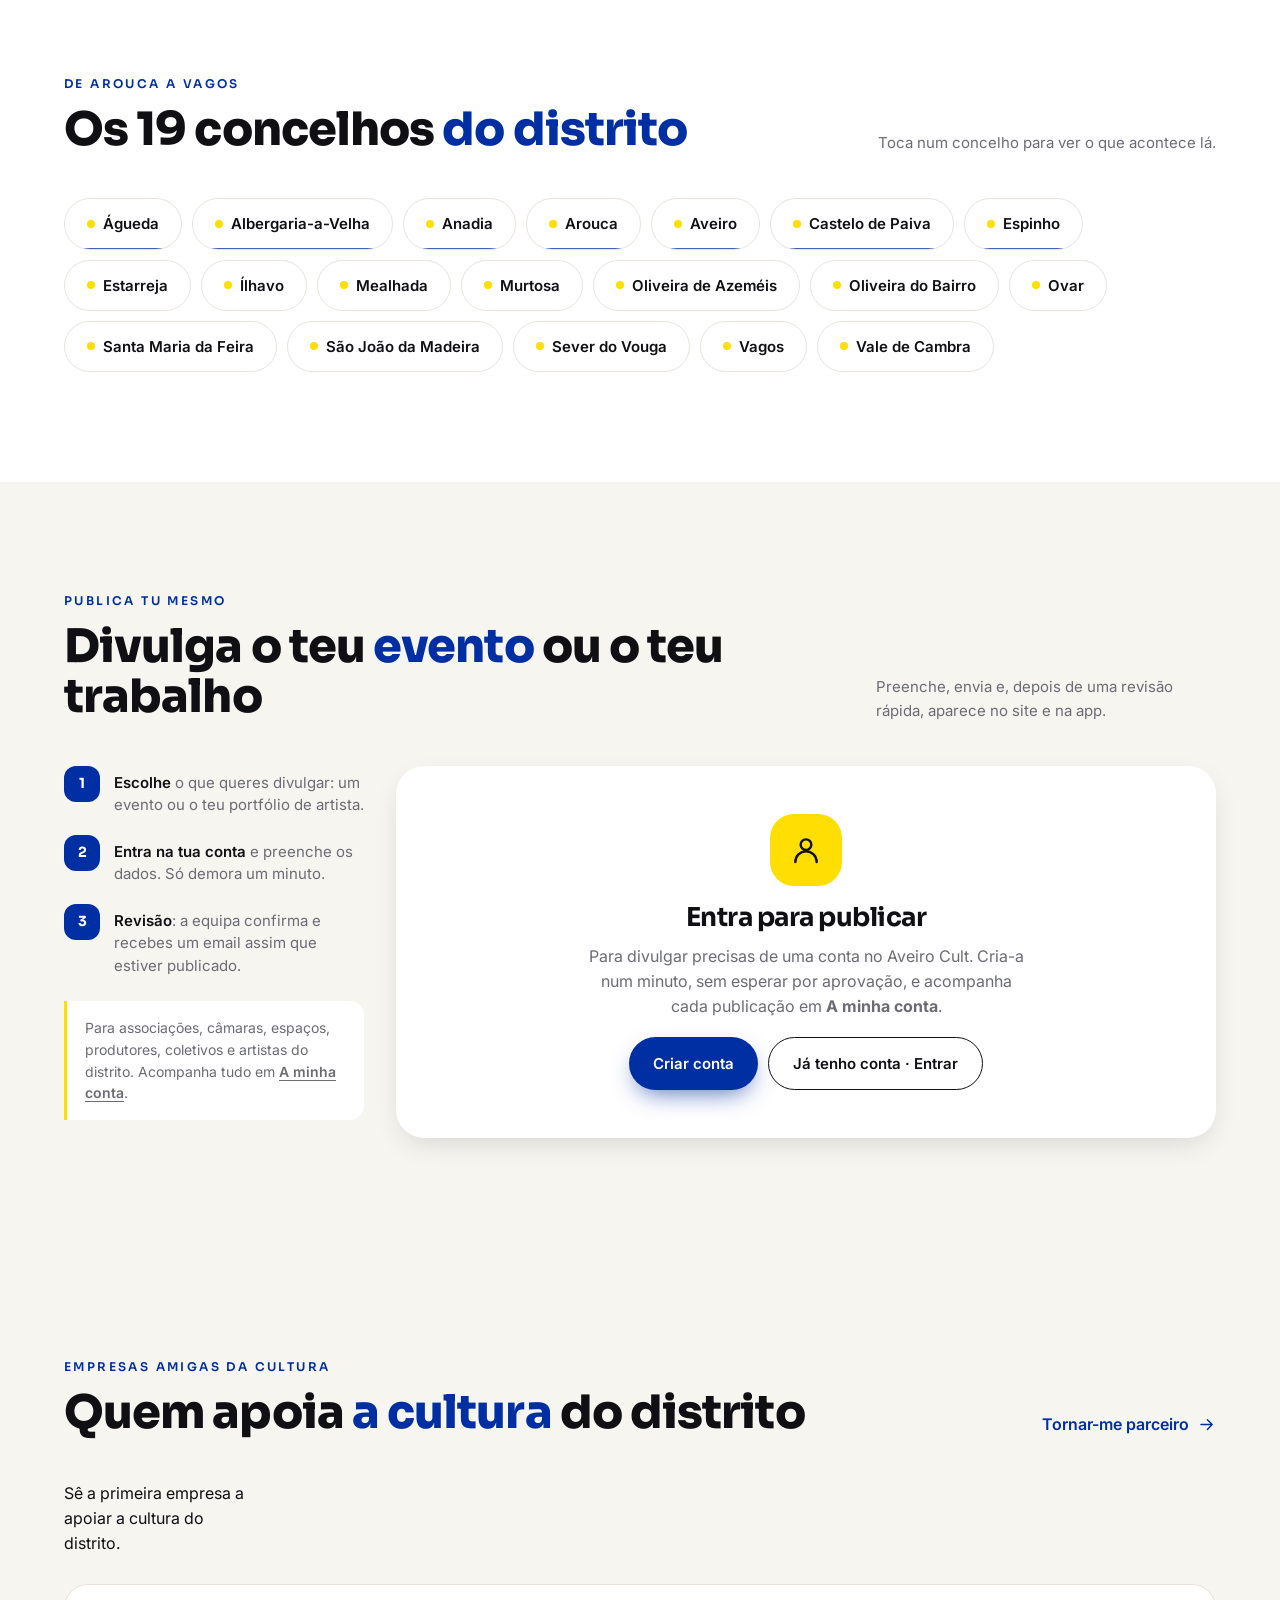
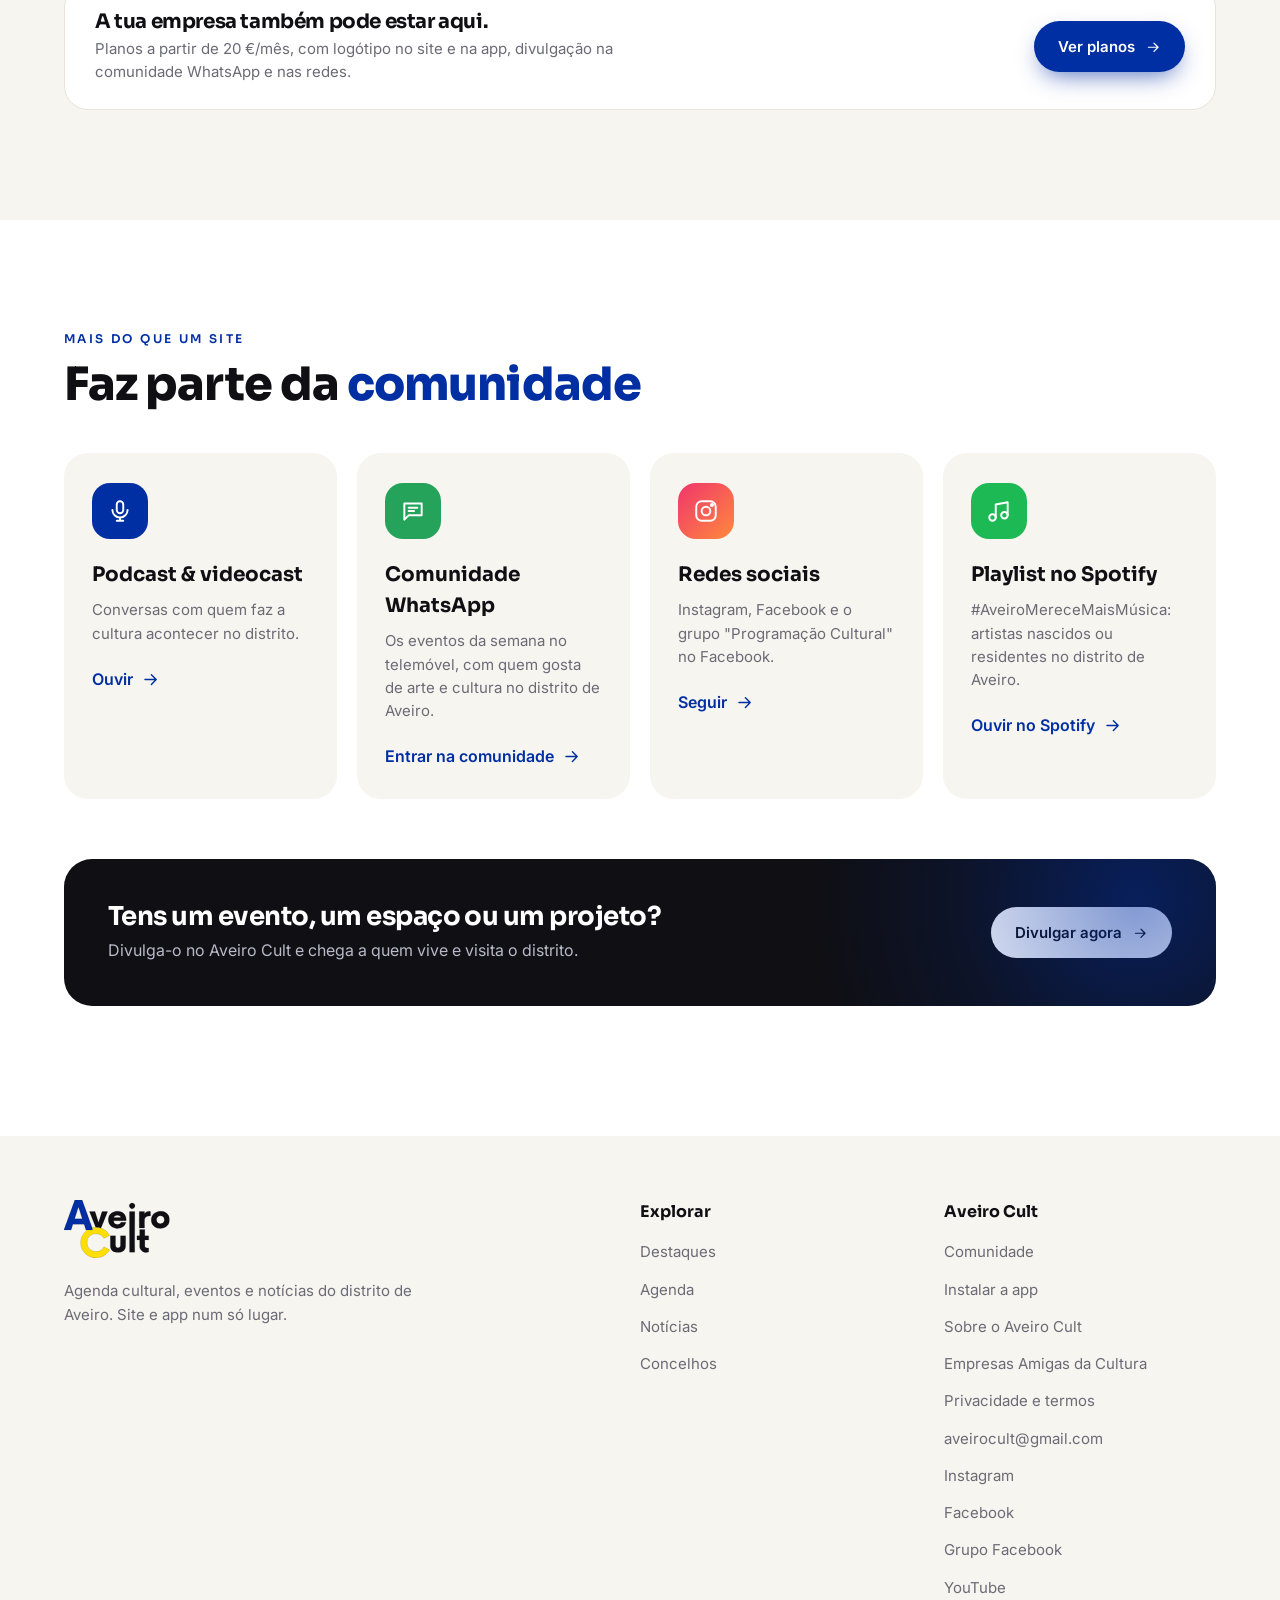
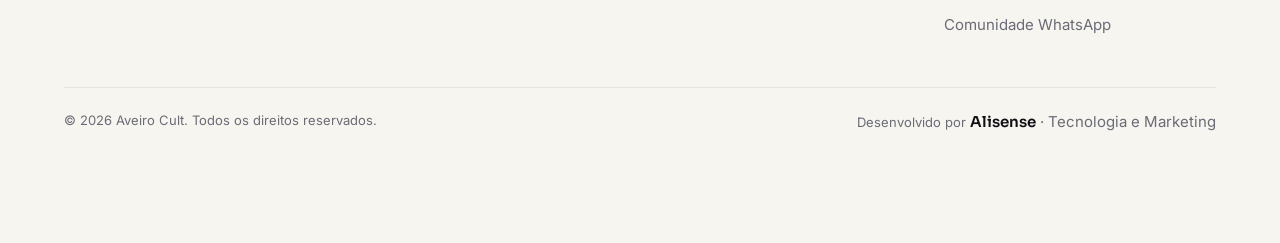
==== commit c22e3530: "Contas de clientes: criar conta sem aprovação, publicar só com conta, validação da Mariana e email a" ====
--- a/index.html
+++ b/index.html
@@ -28,7 +28,7 @@
   <link rel="preconnect" href="https://fonts.googleapis.com">
   <link rel="preconnect" href="https://fonts.gstatic.com" crossorigin>
   <link href="https://fonts.googleapis.com/css2?family=Sora:wght@500;600;700;800&family=Inter:wght@400;500;600;700&family=Great+Vibes&display=swap" rel="stylesheet">
-  <link rel="stylesheet" href="css/estilo.css?v=29">
+  <link rel="stylesheet" href="css/estilo.css?v=30">
   <script type="application/ld+json">{"@context":"https://schema.org","@type":"WebSite","name":"Aveiro Cult","url":"https://aveirocult.com/","description":"Agenda cultural, eventos e notícias do distrito de Aveiro","inLanguage":"pt-PT","publisher":{"@type":"Organization","name":"Aveiro Cult","logo":"https://marcos-zorzetto.github.io/aveirocult-teste/icones/icone-512.png"}}</script>
 </head>
 <body>
@@ -56,6 +56,7 @@
   <symbol id="i-chat" viewBox="0 0 24 24"><path d="M4 5h16v11H8l-4 4Z"/><path d="M8 9h8M8 12h5"/></symbol>
   <symbol id="i-insta" viewBox="0 0 24 24"><rect x="3" y="3" width="18" height="18" rx="5"/><circle cx="12" cy="12" r="4"/><circle cx="17.5" cy="6.5" r="1" fill="currentColor"/></symbol>
   <symbol id="i-fechar" viewBox="0 0 24 24"><path d="M6 6l12 12M18 6 6 18"/></symbol>
+  <symbol id="i-pessoa" viewBox="0 0 24 24"><circle cx="12" cy="8" r="4"/><path d="M4 21a8 8 0 0 1 16 0"/></symbol>
   <symbol id="i-menu" viewBox="0 0 24 24"><path d="M4 7h16M4 12h16M4 17h10"/></symbol>
   <symbol id="i-relogio" viewBox="0 0 24 24"><circle cx="12" cy="12" r="9"/><path d="M12 7v5l3 2"/></symbol>
   <symbol id="i-raio" viewBox="0 0 24 24"><path d="M13 2 4 14h7l-1 8 9-12h-7Z"/></symbol>
@@ -109,6 +110,7 @@
       <a href="#comunidade" data-nav>Comunidade</a>
     </nav>
     <div class="topo-acoes">
+      <a class="btn-conta" href="conta.html" id="btnConta" aria-label="A minha conta"><svg><use href="#i-pessoa"/></svg><span>Entrar</span></a>
       <button class="btn btn-contorno" data-instalar data-magnetico><svg><use href="#i-download"/></svg>Instalar app</button>
       <button class="hamburguer" id="abrirMenu" aria-label="Abrir menu" aria-expanded="false"><svg><use href="#i-menu"/></svg></button>
     </div>
@@ -125,8 +127,9 @@
     <a href="#noticias" style="--i:3">Notícias</a>
     <a href="#explorar" style="--i:4">Concelhos</a>
     <a href="#comunidade" style="--i:5">Comunidade</a>
+    <a href="conta.html" style="--i:6">A minha conta</a>
   </nav>
-  <div class="menu-movel-pe" style="--i:6">
+  <div class="menu-movel-pe" style="--i:7">
     <button class="btn btn-primario btn-largo" data-instalar><svg><use href="#i-download"/></svg>Instalar a app</button>
     <p>Agenda cultural dos 19 concelhos do distrito de Aveiro.</p>
   </div>
@@ -354,11 +357,21 @@
       <aside class="divulgar-lado">
         <ol class="passos">
           <li><b>1</b><span><strong>Escolhe</strong> o que queres divulgar: um evento ou o teu portfólio de artista.</span></li>
-          <li><b>2</b><span><strong>Preenche</strong> os dados. Só demora um minuto.</span></li>
-          <li><b>3</b><span><strong>Fica público</strong>: com os dados completos entra logo na agenda; caso contrário passa por uma revisão rápida.</span></li>
+          <li><b>2</b><span><strong>Entra na tua conta</strong> e preenche os dados. Só demora um minuto.</span></li>
+          <li><b>3</b><span><strong>Revisão</strong>: a equipa confirma e recebes um email assim que estiver publicado.</span></li>
         </ol>
-        <p class="divulgar-nota">Gratuito. Para associações, câmaras, espaços, produtores, coletivos e artistas do distrito.</p>
+        <p class="divulgar-nota">Para associações, câmaras, espaços, produtores, coletivos e artistas do distrito. Acompanha tudo em <a href="conta.html">A minha conta</a>.</p>
       </aside>
+
+      <div class="formulario porta-conta" id="portaConta" hidden>
+        <span class="form-ok-icone"><svg><use href="#i-pessoa"/></svg></span>
+        <h3>Entra para publicar</h3>
+        <p>Para divulgar precisas de uma conta no Aveiro Cult. Cria-a num minuto, sem esperar por aprovação, e acompanha cada publicação em <b>A minha conta</b>.</p>
+        <div class="porta-botoes">
+          <a class="btn btn-primario" href="conta.html?criar=1&amp;voltar=divulgar">Criar conta</a>
+          <a class="btn btn-contorno" href="conta.html?voltar=divulgar">Já tenho conta · Entrar</a>
+        </div>
+      </div>
 
       <form class="formulario" id="formDivulgar" novalidate>
         <div class="segmento" role="tablist" aria-label="Tipo de publicação">
@@ -415,14 +428,14 @@
           <label class="c c-2 c-ficheiro"><span>Imagem (cartaz ou foto)</span><input name="imagem" type="file" accept="image/*"><small>JPG ou PNG até 5 MB. Opcional, mas ajuda muito.</small></label>
           <label class="c armadilha" aria-hidden="true"><span>Website</span><input name="website" type="text" tabindex="-1" autocomplete="off"></label>
           <label class="c"><span>O teu nome *</span><input name="responsavel" type="text" required maxlength="80"></label>
-          <label class="c"><span>Email *</span><input name="email" type="email" required placeholder="para confirmarmos a publicação"></label>
+          <label class="c"><span>Email da conta</span><input name="email" type="email" readonly></label>
           <label class="c c-2 c-check"><input name="consent" type="checkbox" required><span>Autorizo o Aveiro Cult a publicar esta informação no site, na app e nas redes sociais, e li a <a href="privacidade.html" target="_blank">política de privacidade e os termos</a>.</span></label>
         </div>
 
         <p class="form-erro" id="formErro" hidden></p>
         <div class="form-acoes">
           <button class="btn btn-primario" type="submit" data-magnetico>Enviar para publicação <svg><use href="#i-seta"/></svg></button>
-          <span class="form-ajuda">Publicação imediata ou revisão até 48 h úteis. Sem custos.</span>
+          <span class="form-ajuda">Revisão até 48 h úteis. Recebes a resposta por email.</span>
         </div>
       </form>
 
@@ -430,7 +443,7 @@
         <span class="form-ok-icone"><svg><use href="#i-sino"/></svg></span>
         <h3>Recebido, obrigado!</h3>
         <p id="formOkTexto">A tua publicação vai ser revista e, assim que for aprovada, aparece no site e na app.</p>
-        <button class="btn btn-escuro" type="button" id="formOutro">Enviar outra</button>
+        <div class="form-ok-botoes"><button class="btn btn-escuro" type="button" id="formOutro">Enviar outra</button><a class="btn btn-contorno" href="conta.html">Ver as minhas publicações</a></div>
       </div>
     </div>
   </div>
@@ -554,7 +567,8 @@
 <div class="toast" id="toast" role="status" aria-live="polite"></div>
 
 <script src="js/dados.js?v=20"></script>
-<script src="js/app.js?v=25"></script>
+<script src="js/sessao.js?v=1"></script>
+<script src="js/app.js?v=26"></script>
 <script src="js/imagens.js?v=2"></script>
 <script src="js/analytics.js?v=1"></script>
 </body>
--- a/css/estilo.css
+++ b/css/estilo.css
@@ -673,3 +673,31 @@
 @media (max-width: 640px) { .banner-pub .banner { aspect-ratio: 3 / 1; border-radius: 16px; } }
 .destaque .etiqueta.selo { background: var(--amarelo); color: var(--tinta); border-color: transparent; backdrop-filter: none; -webkit-backdrop-filter: none; }
 .destaque .etiqueta b { font-weight: 700; }
+
+/* ---------- Conta de cliente: botão no topo e porta de entrada do "Divulgar" ---------- */
+.btn-conta { display: inline-flex; align-items: center; gap: 8px; height: 44px; padding: 0 16px 0 12px; border-radius: 999px; font-weight: 600; font-size: 14.5px; white-space: nowrap; transition: background .25s, color .25s; }
+.btn-conta svg { width: 22px; height: 22px; }
+.btn-conta:hover { background: rgba(127,127,127,.16); }
+.btn-conta.ligado span { max-width: 12ch; overflow: hidden; text-overflow: ellipsis; }
+@media (max-width: 1180px) { .btn-conta span { display: none; } .btn-conta { padding: 0; width: 44px; justify-content: center; } }
+.porta-conta { display: grid; justify-items: center; text-align: center; gap: 12px; padding: clamp(28px, 4vw, 48px) clamp(20px, 3vw, 36px); }
+.porta-conta[hidden] { display: none; }
+.porta-conta p { color: var(--cinza); max-width: 440px; }
+.porta-botoes, .form-ok-botoes { display: flex; flex-wrap: wrap; gap: 10px; justify-content: center; margin-top: 6px; }
+.porta-botoes .btn-contorno, .form-ok-botoes .btn-contorno { color: var(--tinta); }
+.form-ok-botoes .btn { margin-top: 0; }
+.aviso-conta { grid-column: 1 / -1; margin: -6px 0 18px; padding: 10px 14px; border-radius: 12px; background: var(--creme); font-size: 14px; color: var(--tinta-2); }
+.aviso-conta a, .aviso-conta button { color: var(--primaria); font-weight: 600; background: none; border: 0; padding: 0; font: inherit; font-weight: 600; text-decoration: underline; text-underline-offset: 3px; cursor: pointer; }
+.c input[readonly] { background: var(--creme); color: var(--cinza); }
+.divulgar-nota a { color: inherit; font-weight: 600; text-decoration: underline; text-underline-offset: 3px; }
+@media (max-width: 640px) { .porta-botoes .btn, .form-ok-botoes .btn { width: 100%; } }
+.form-ok-botoes .btn[hidden], .conta-botoes .btn[hidden], .formulario[hidden] { display: none; }
+/* topo entre 901 e 1280 px: menu mais compacto para caber o "Entrar" e o "Instalar app" */
+@media (min-width: 901px) and (max-width: 1280px) {
+  .topo-in { gap: 14px; }
+  .menu { gap: 0; }
+  .menu a { padding: 10px 10px; font-size: 14.5px; }
+  .menu a::after { left: 10px; right: 10px; }
+  .topo .btn-contorno { padding: 11px 16px; font-size: 14px; }
+}
+@media (min-width: 901px) and (max-width: 1080px) { .menu a[href="#destaques"] { display: none; } }
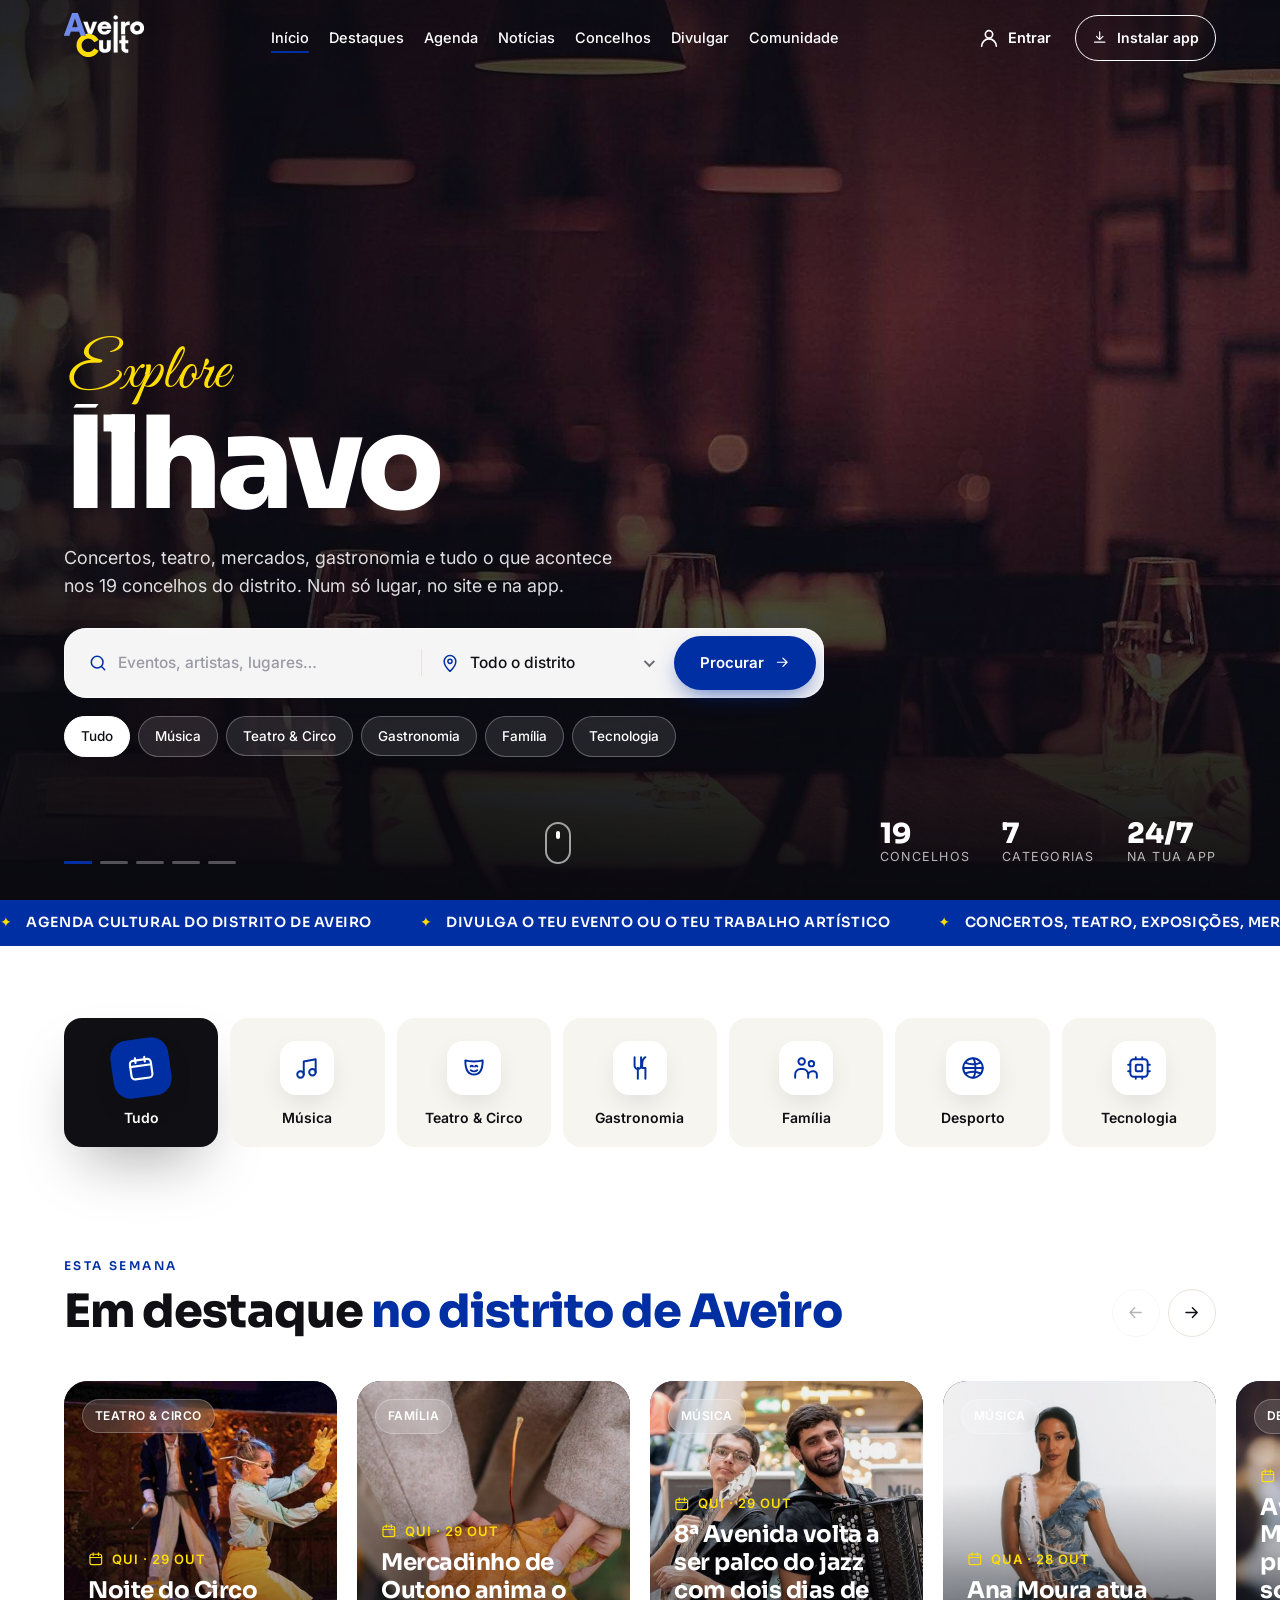
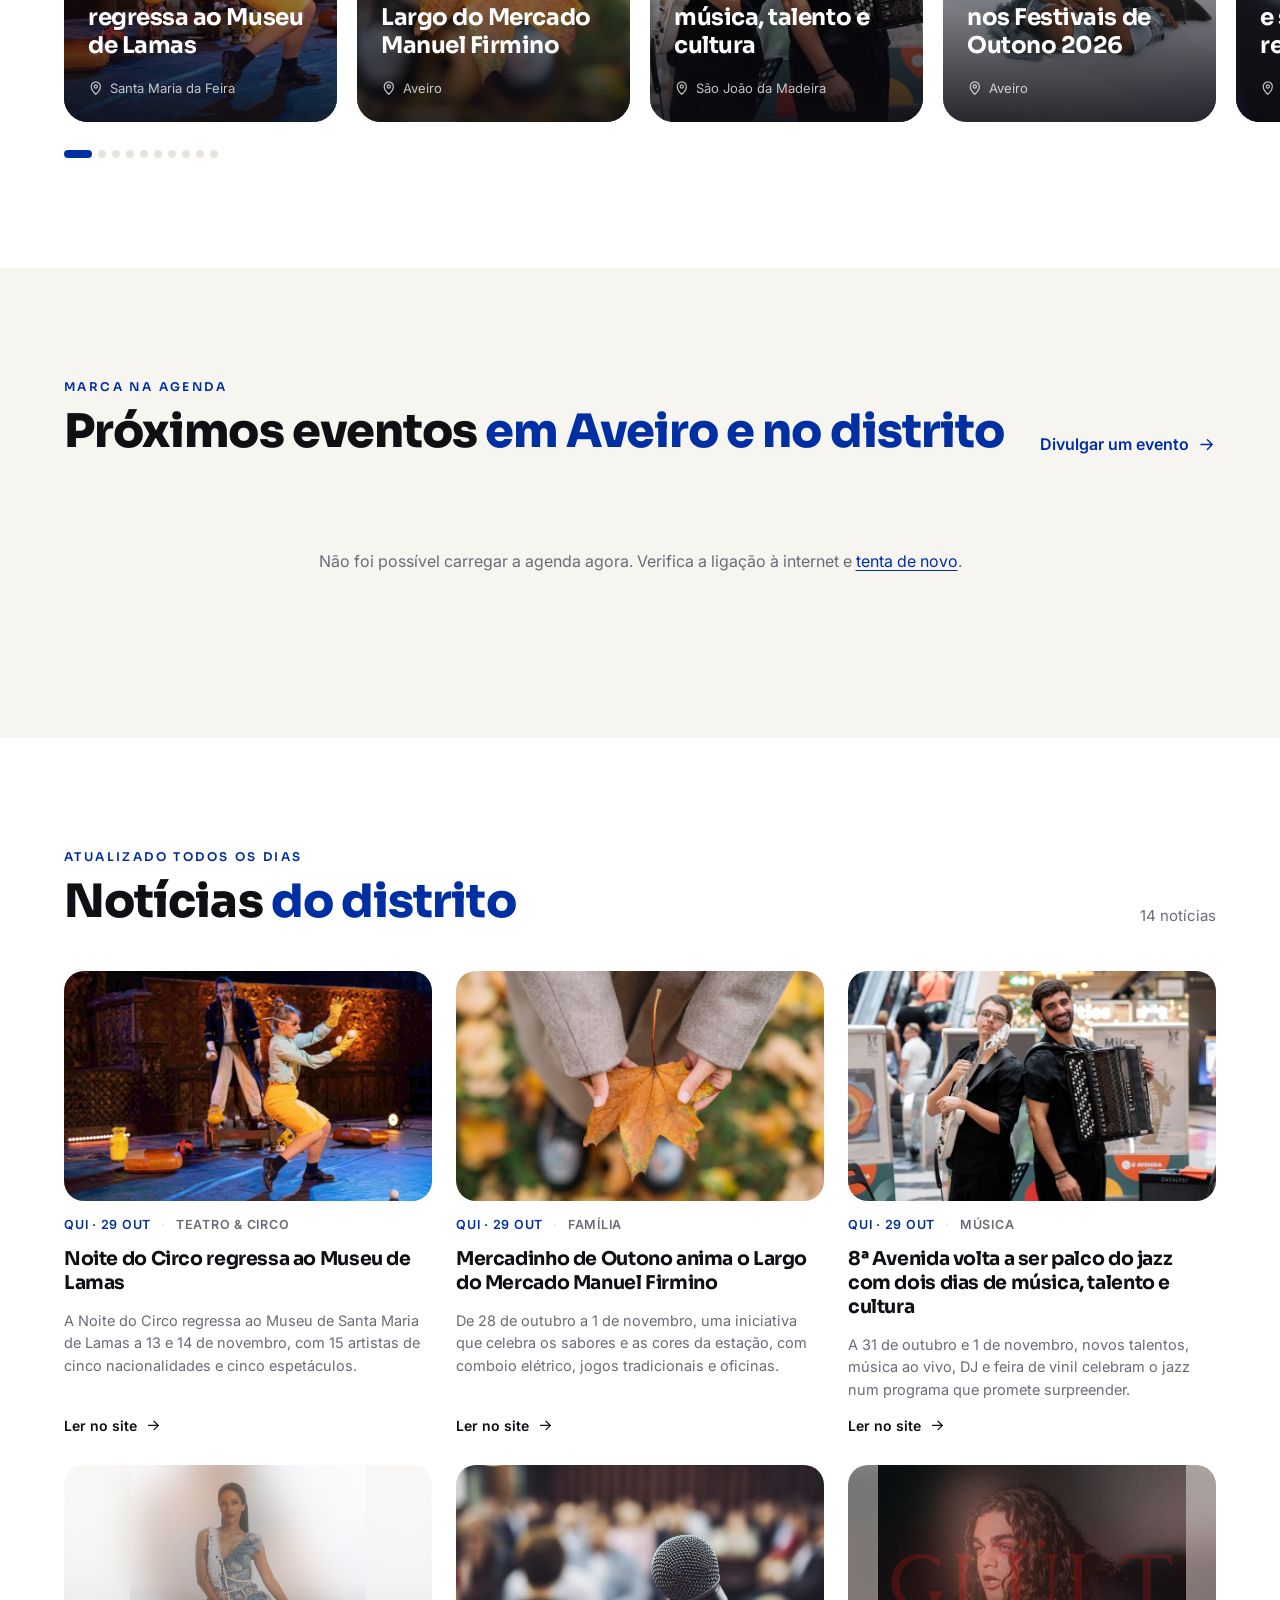
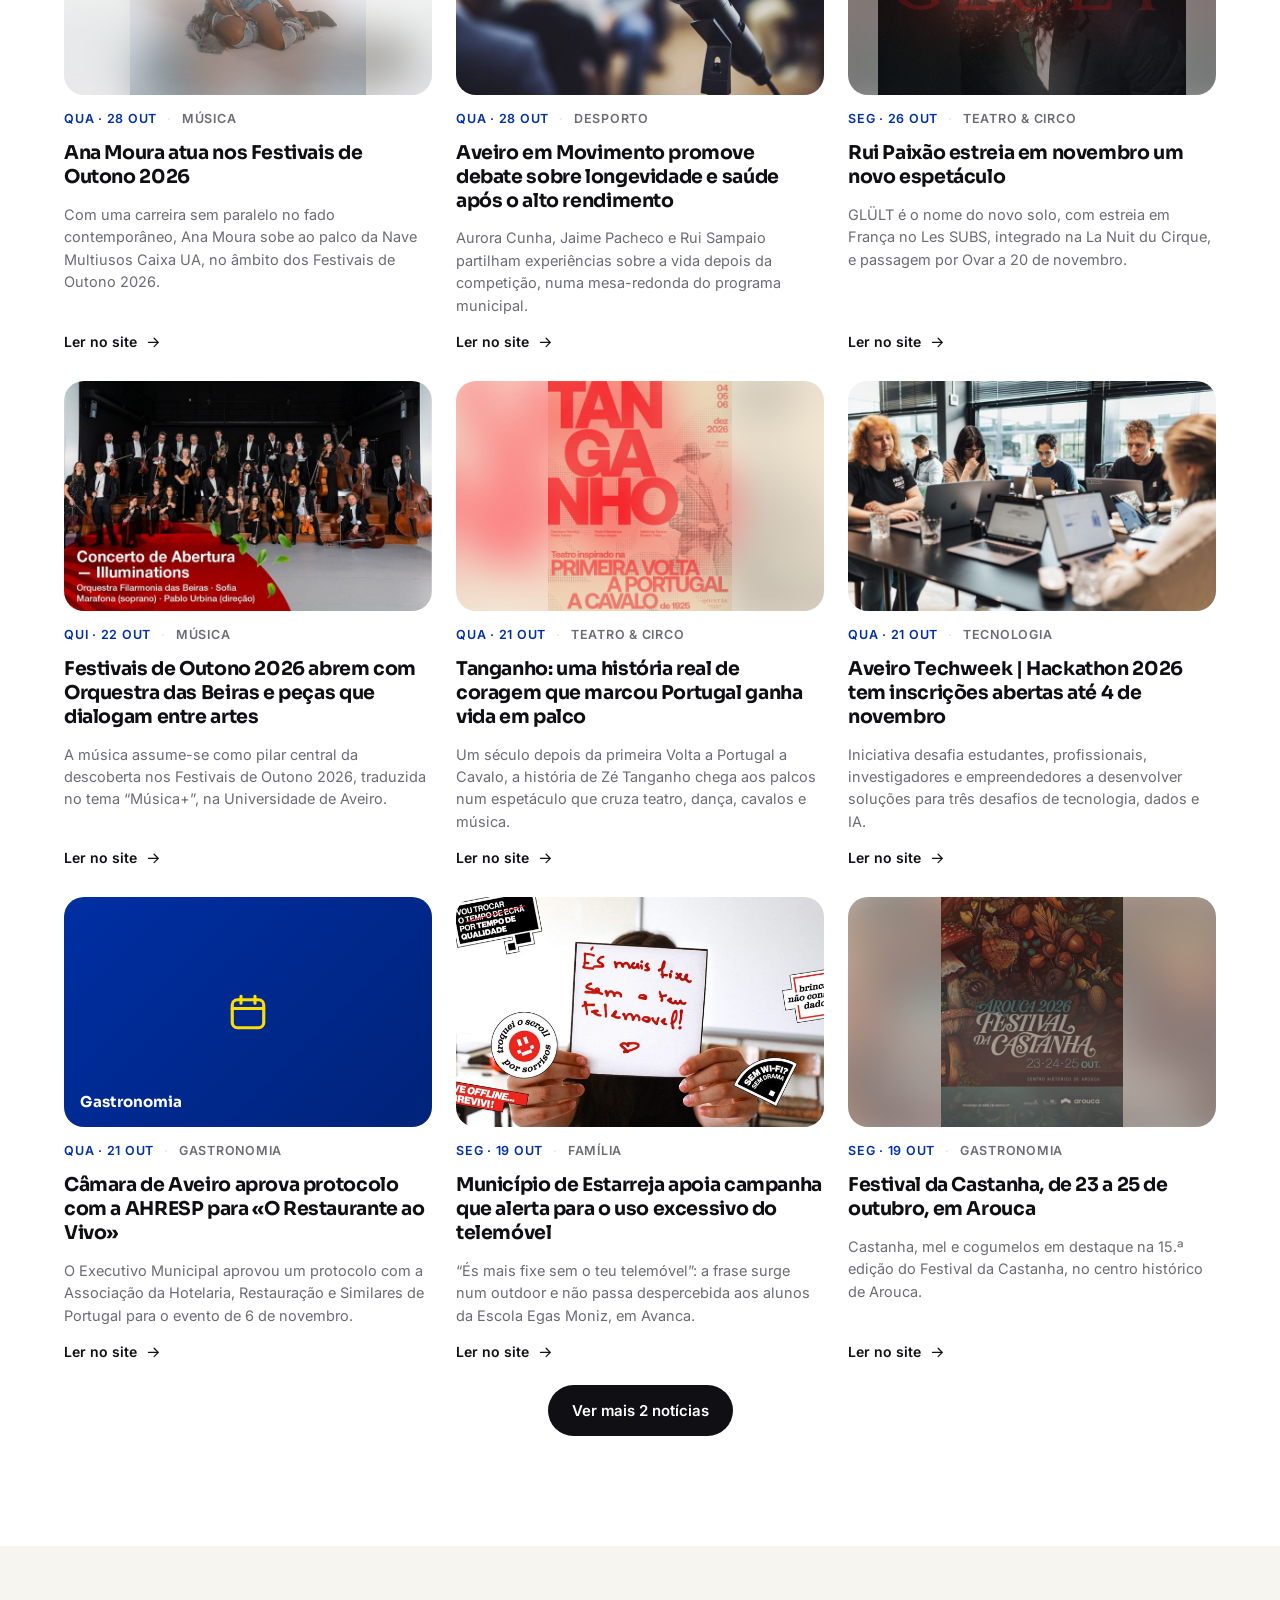
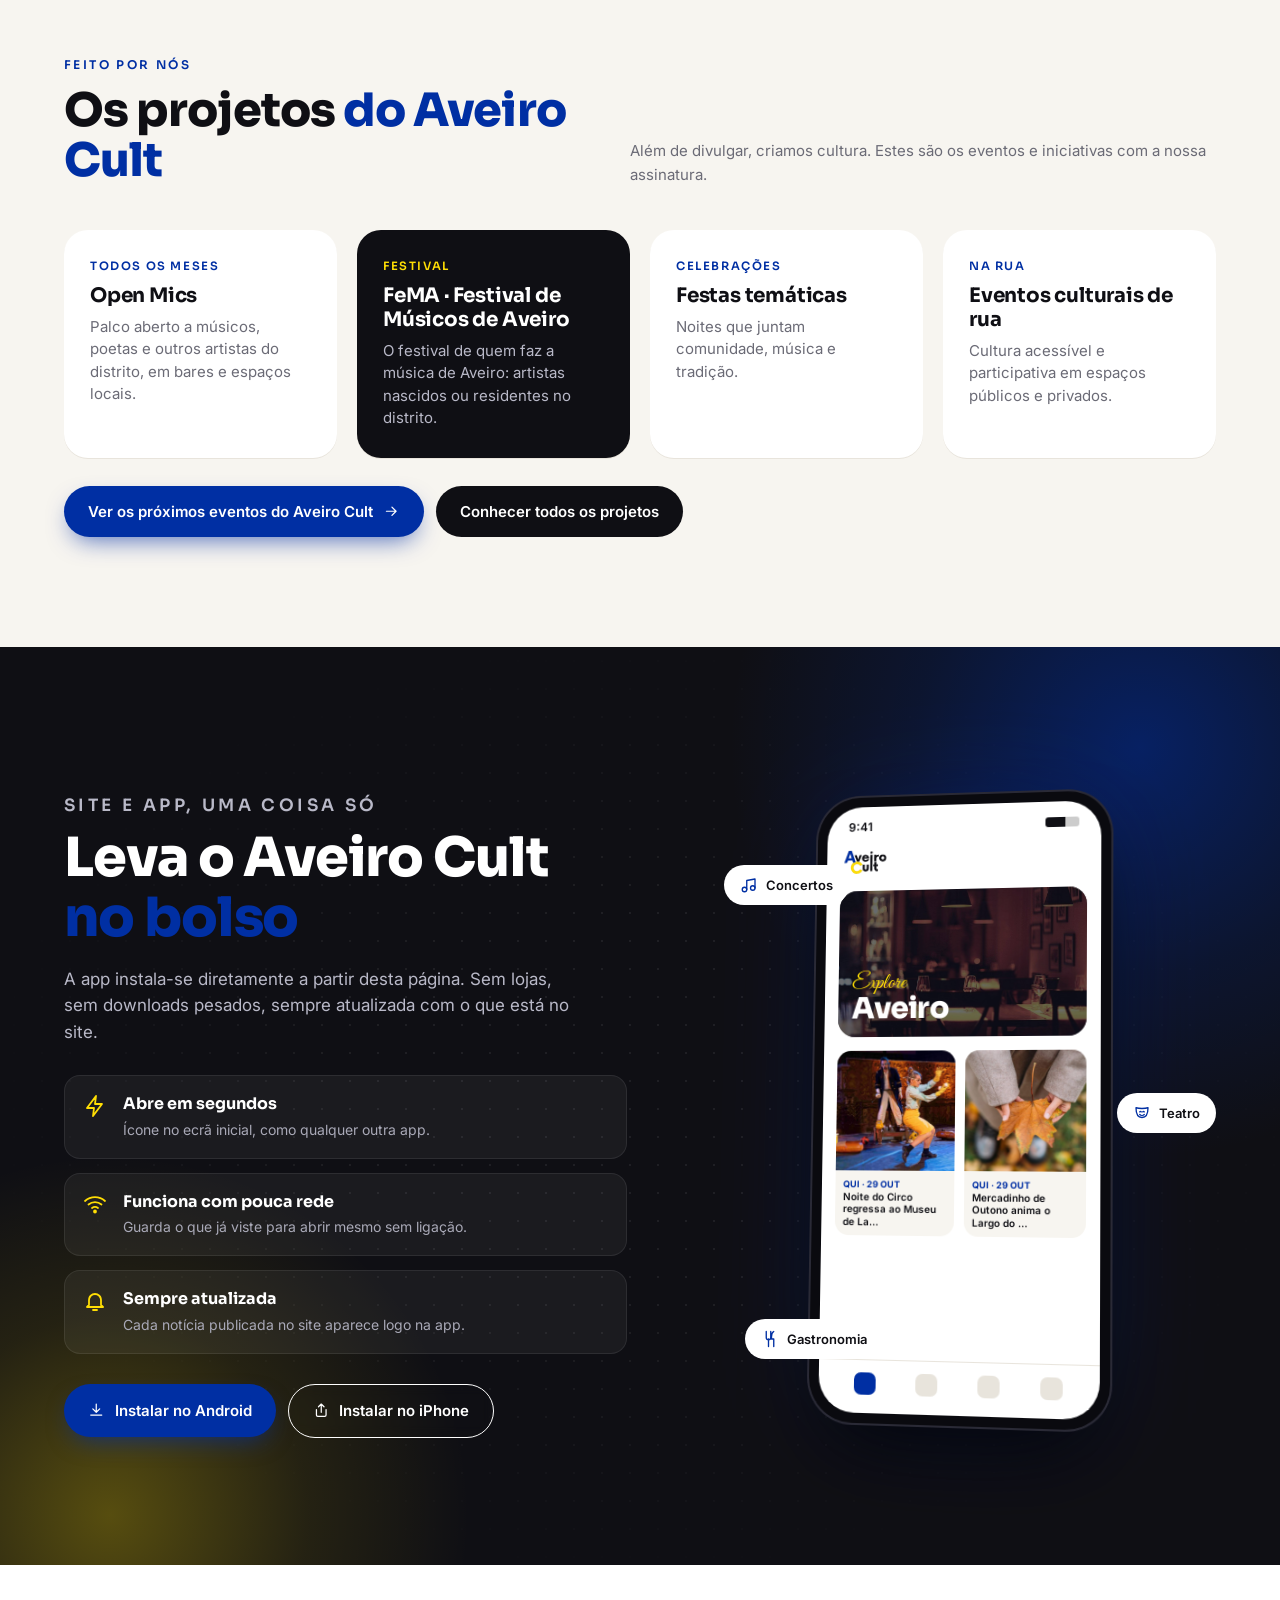
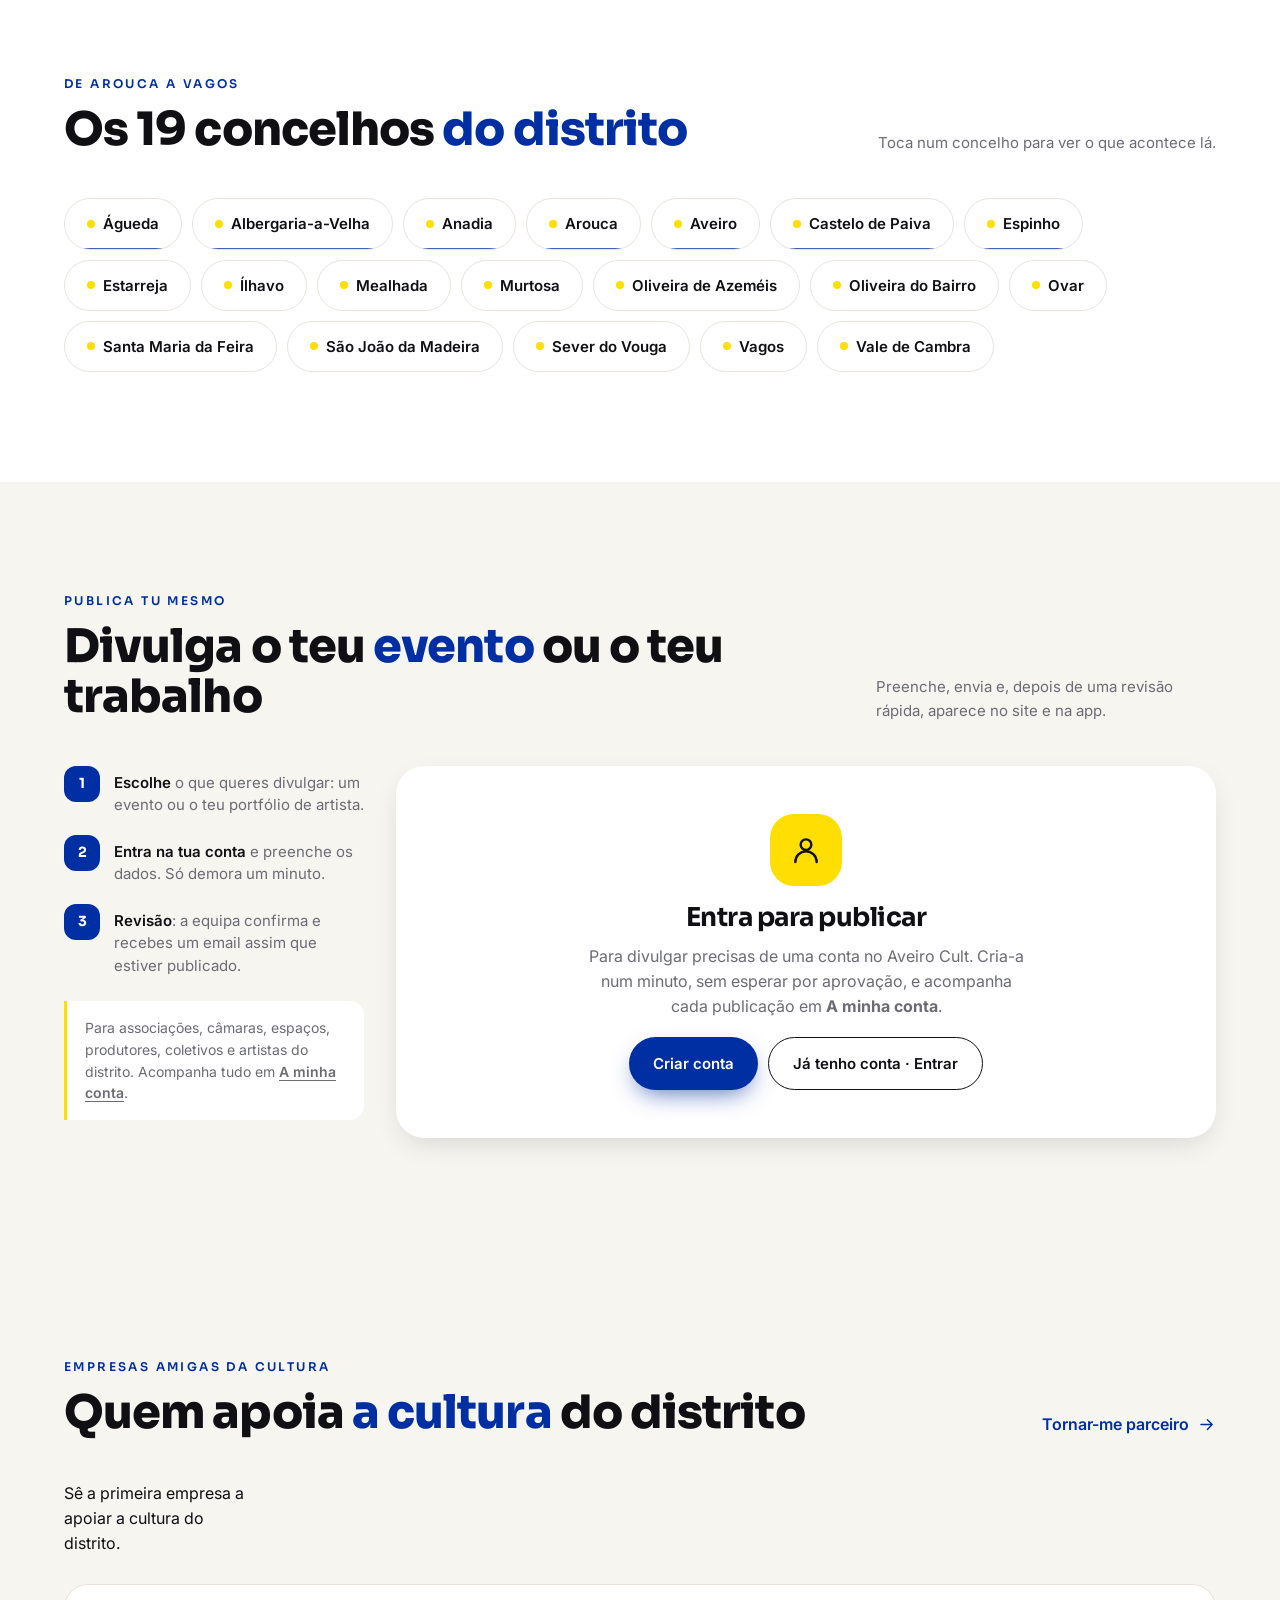
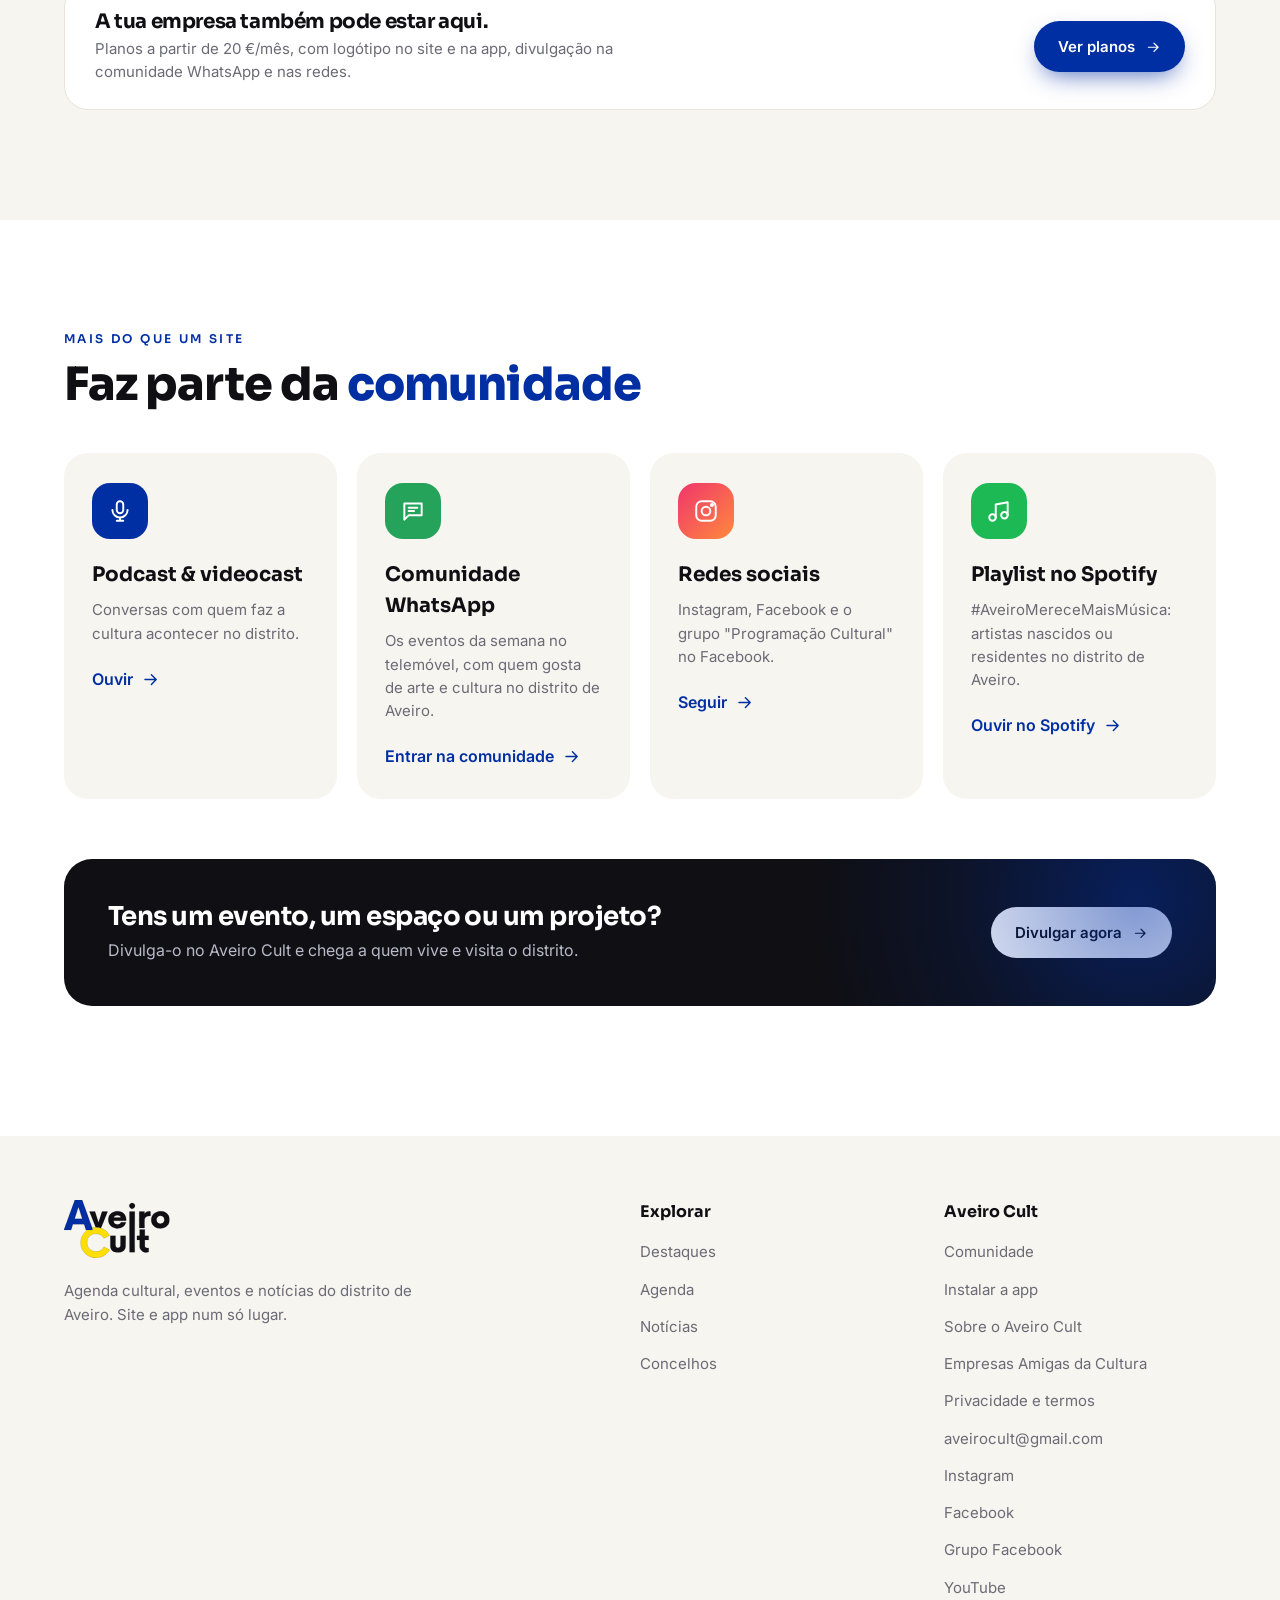
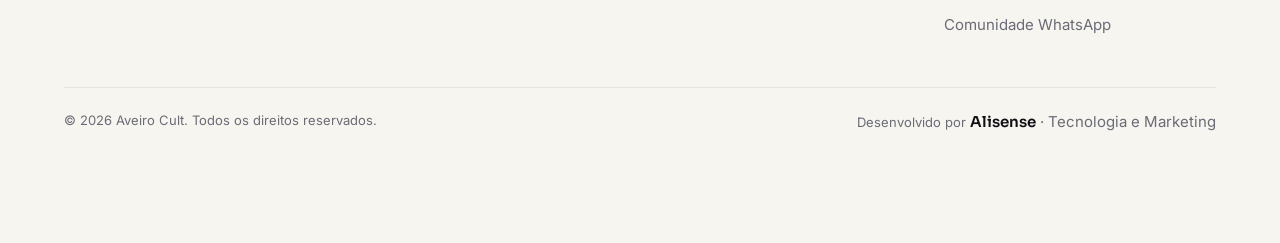
==== commit 10ea4d64: "Nova publicação leva direto ao formulário Divulgar A agenda e os artistas carregam depois da página " ====
--- a/index.html
+++ b/index.html
@@ -568,7 +568,7 @@
 
 <script src="js/dados.js?v=20"></script>
 <script src="js/sessao.js?v=1"></script>
-<script src="js/app.js?v=26"></script>
+<script src="js/app.js?v=27"></script>
 <script src="js/imagens.js?v=2"></script>
 <script src="js/analytics.js?v=1"></script>
 </body>
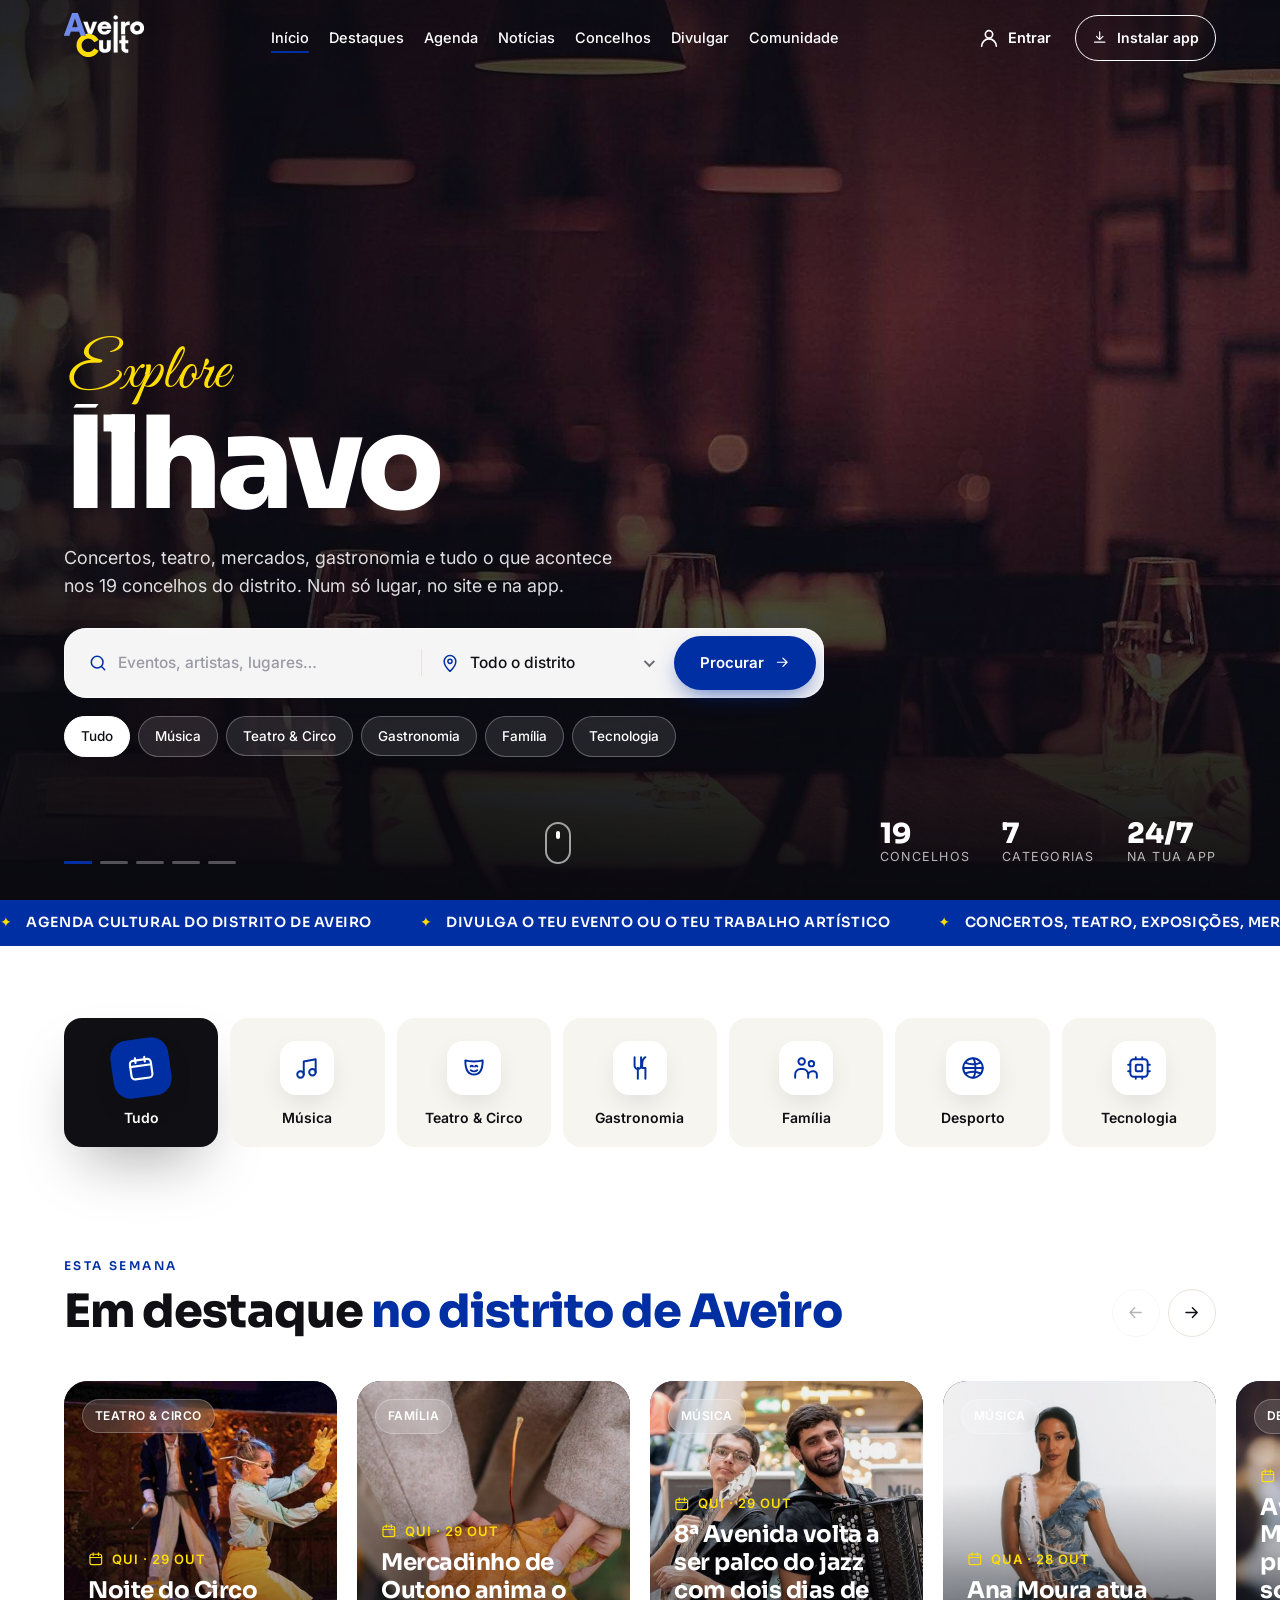
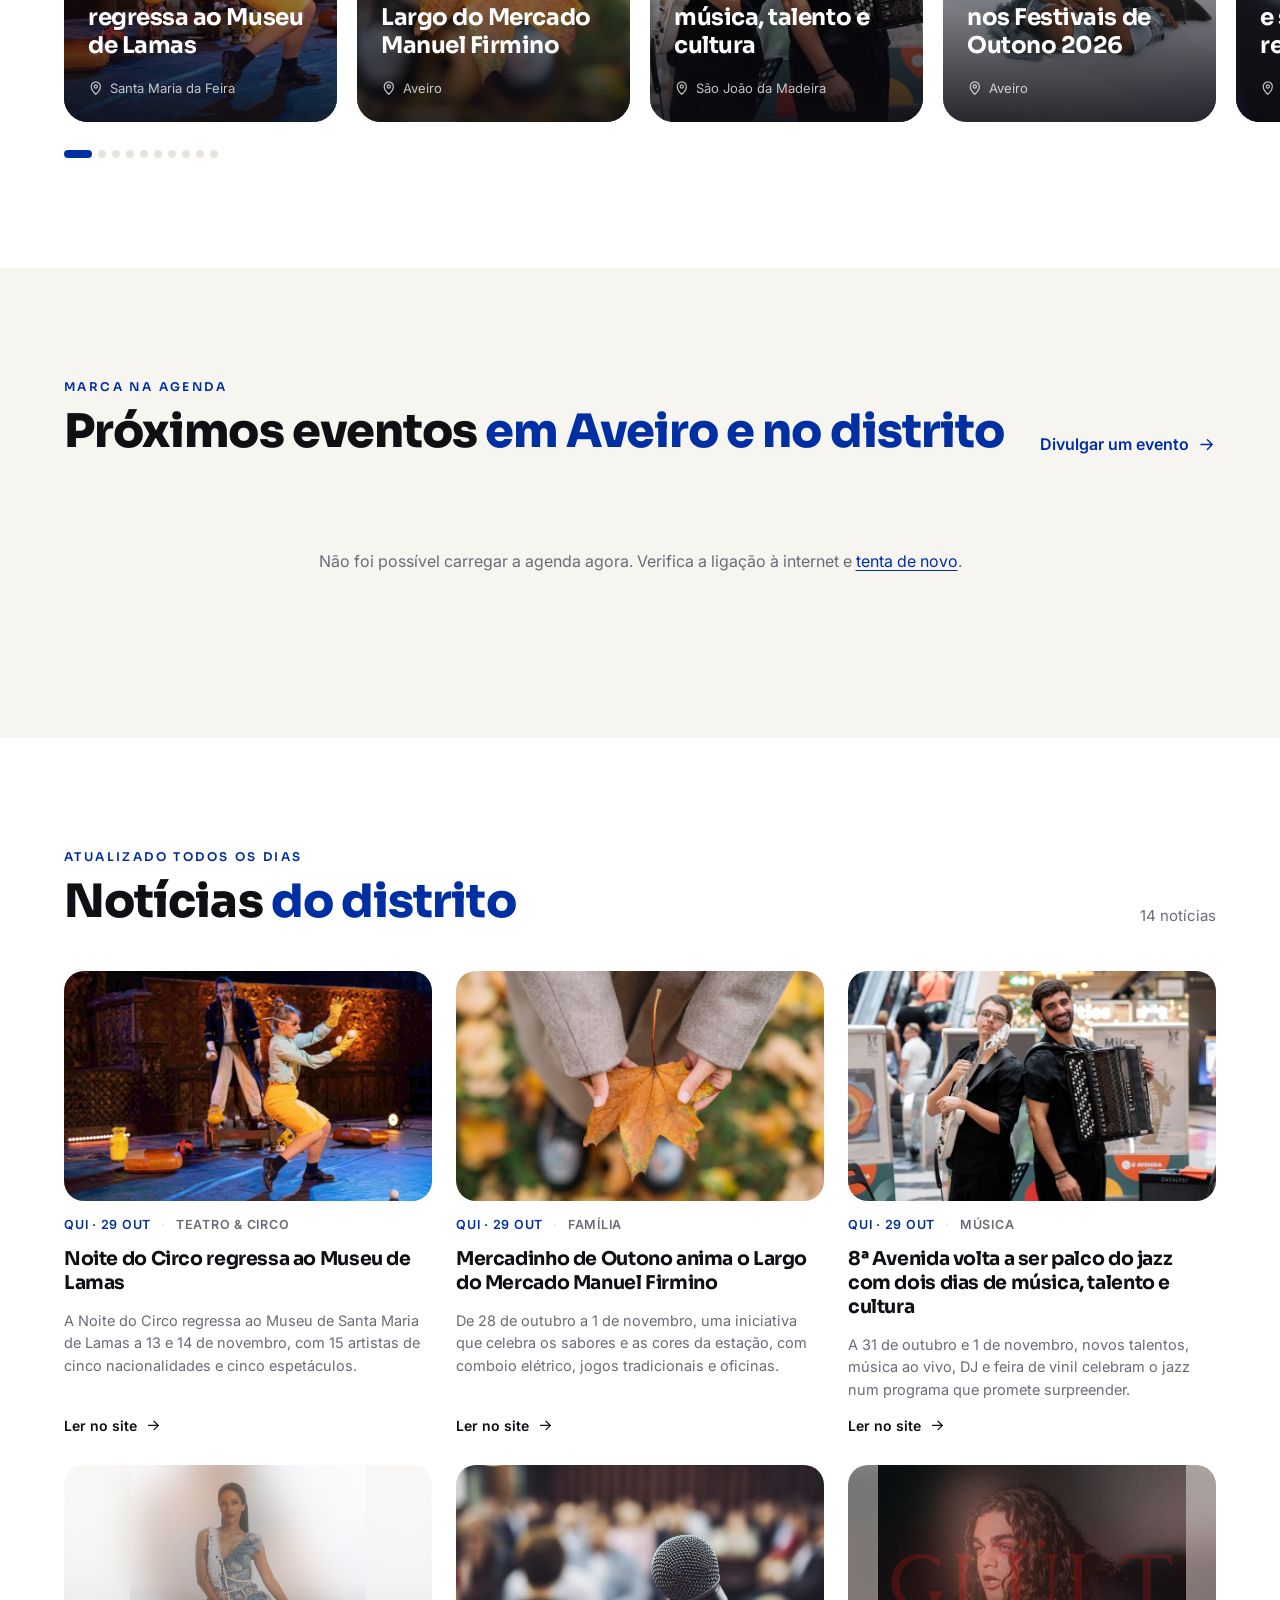
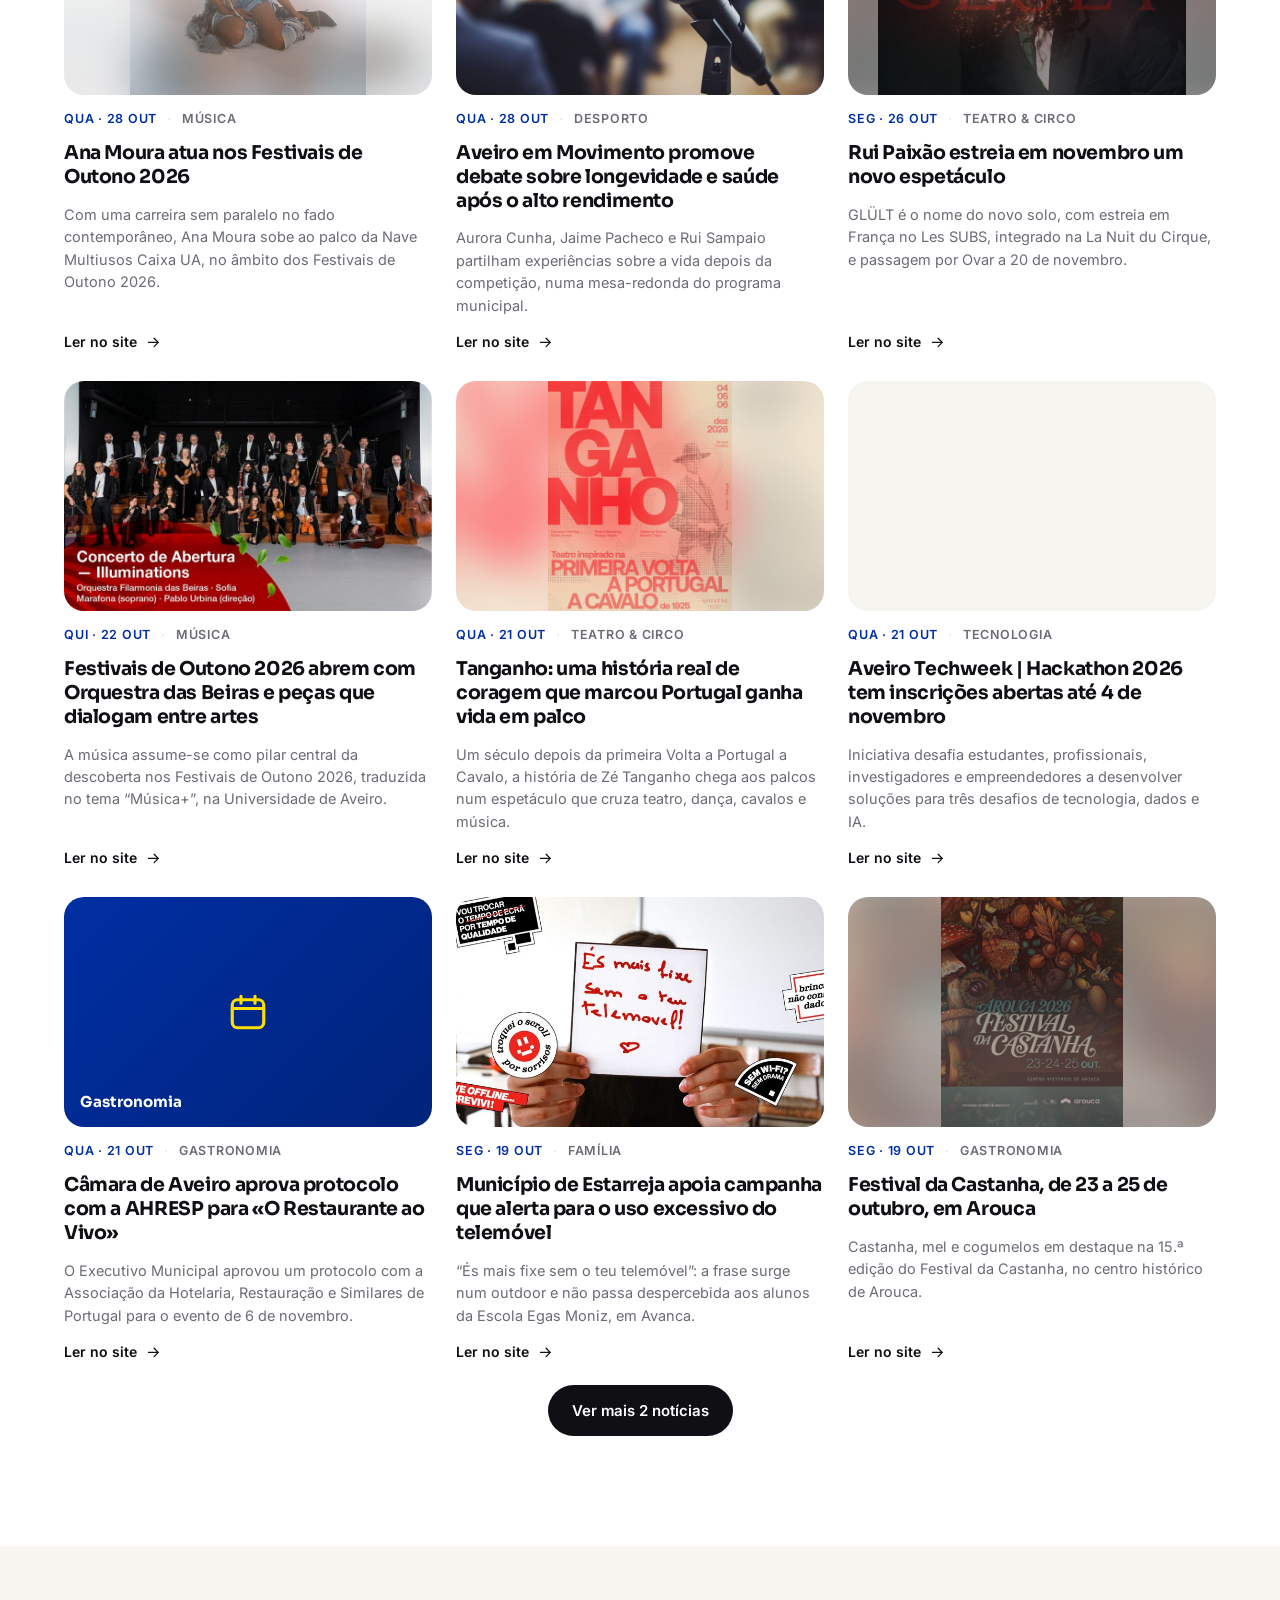
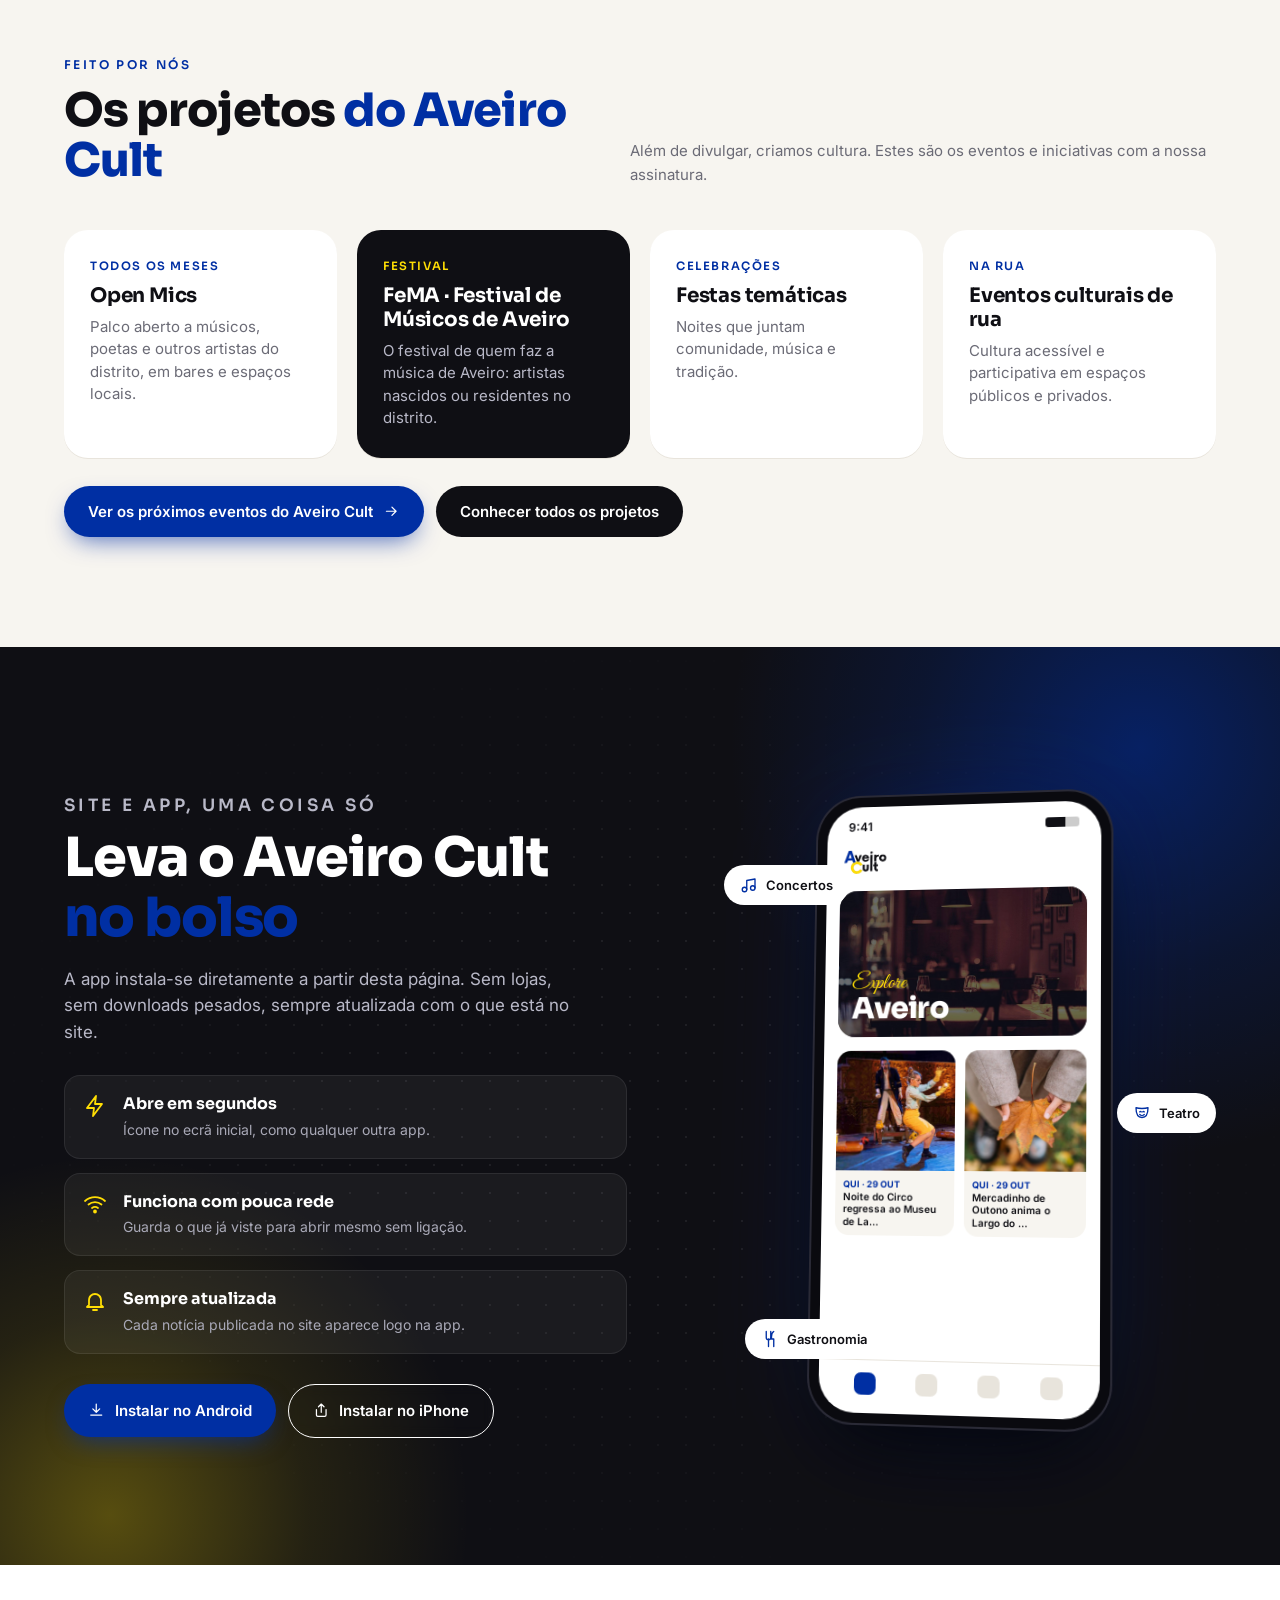
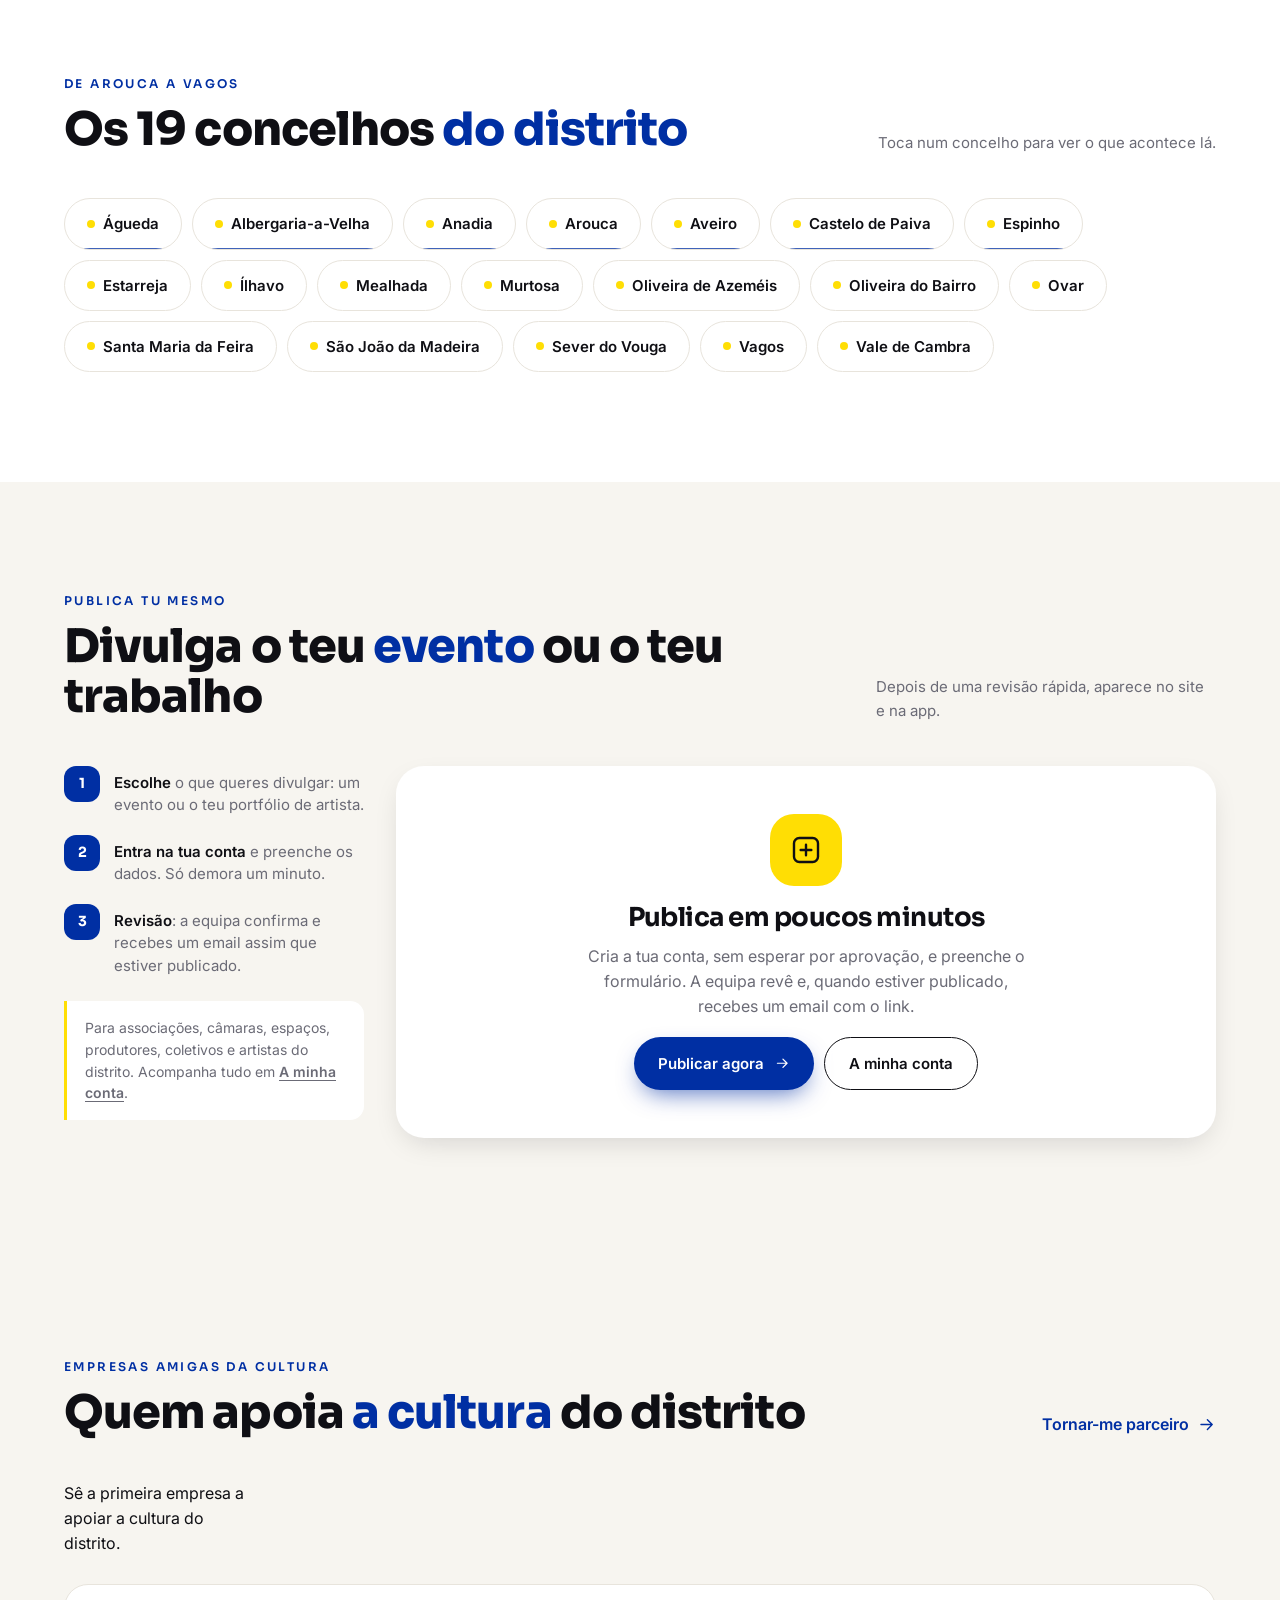
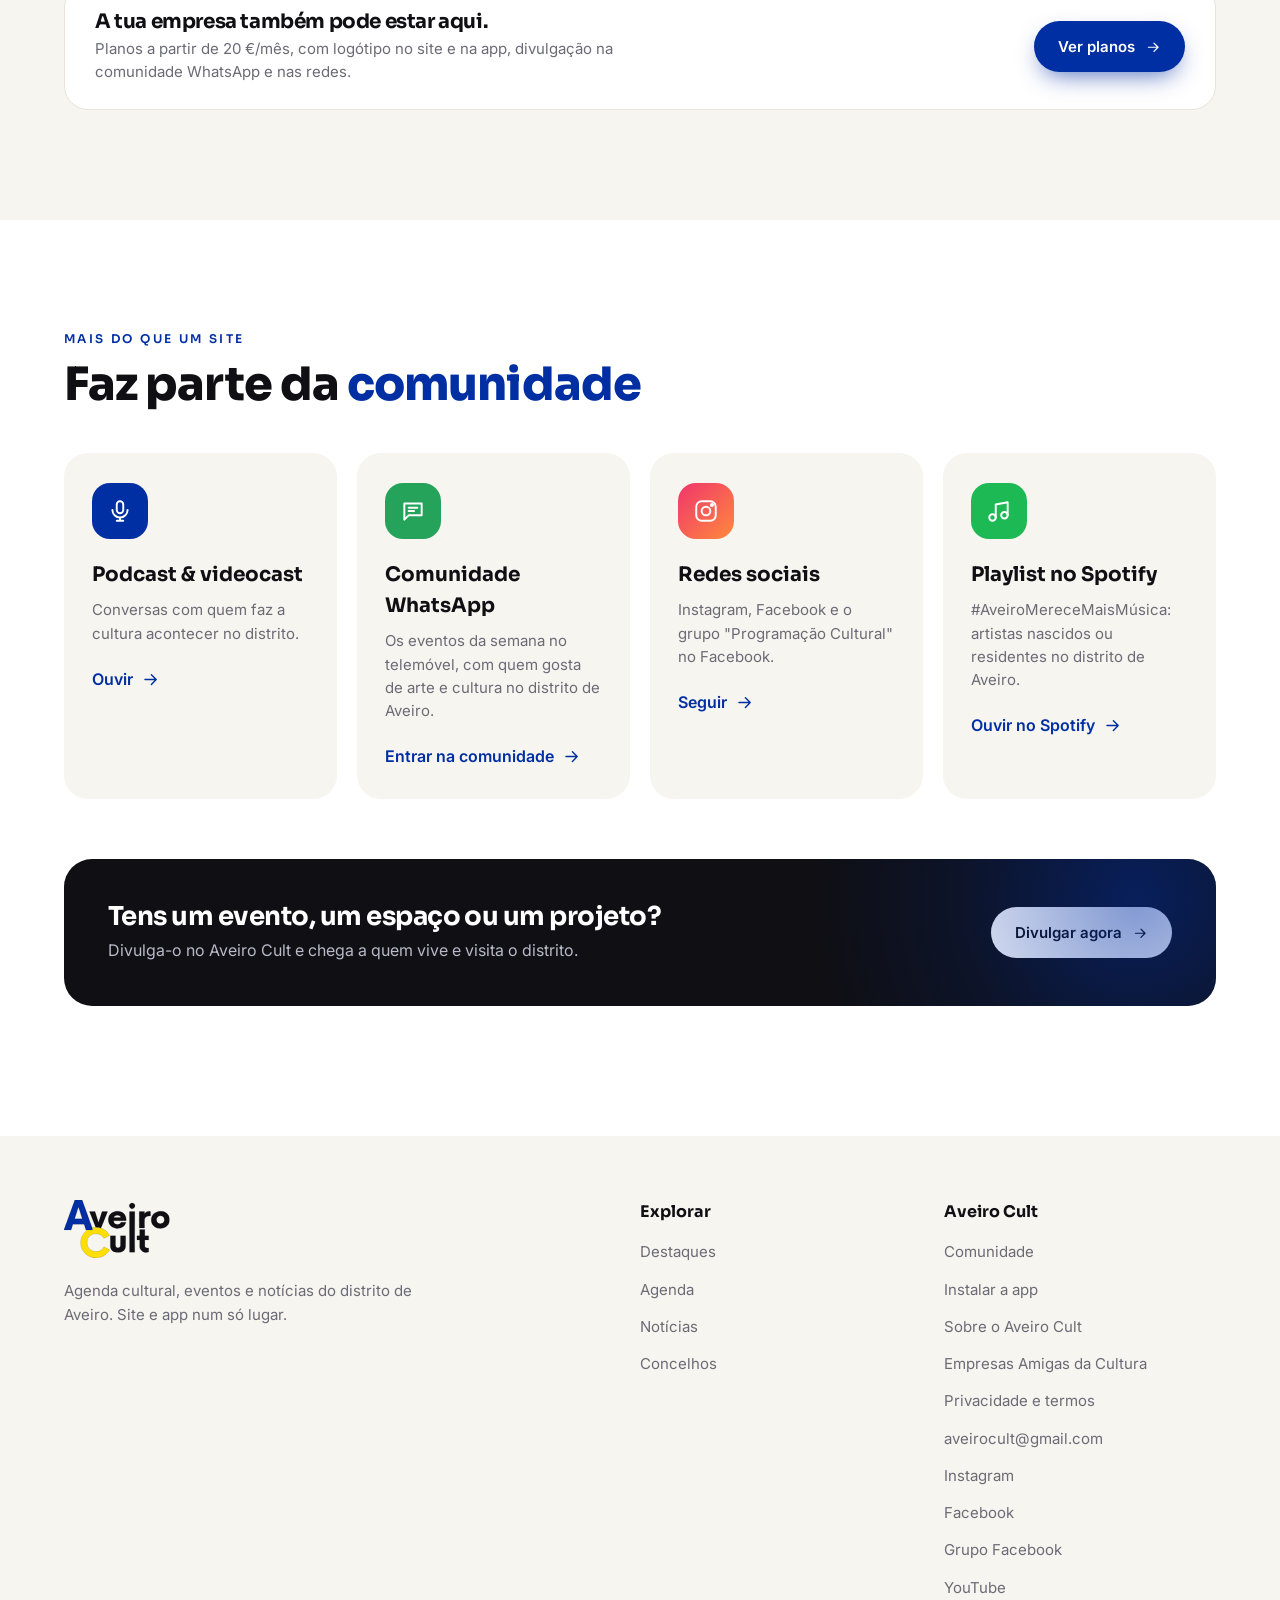
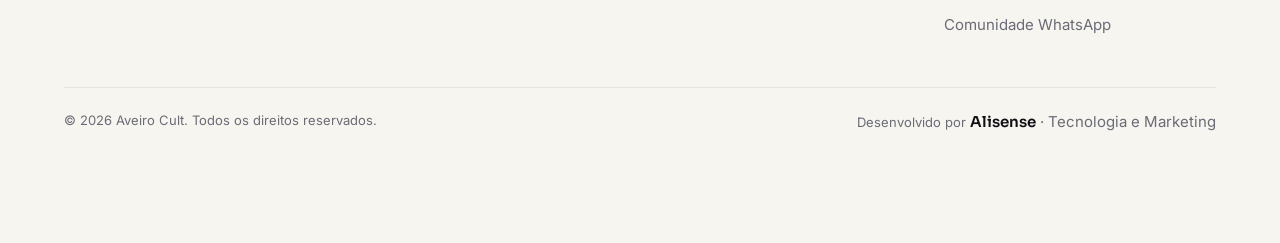
==== commit bb67f4f3: "Formulário de publicação numa página própria e aviso por email à equipa - publicar.html (js/publicar" ====
--- a/index.html
+++ b/index.html
@@ -106,7 +106,7 @@
       <a href="#agenda" data-nav>Agenda</a>
       <a href="#noticias" data-nav>Notícias</a>
       <a href="#explorar" data-nav>Concelhos</a>
-      <a href="#divulgar" data-nav>Divulgar</a>
+      <a href="publicar.html">Divulgar</a>
       <a href="#comunidade" data-nav>Comunidade</a>
     </nav>
     <div class="topo-acoes">
@@ -127,9 +127,10 @@
     <a href="#noticias" style="--i:3">Notícias</a>
     <a href="#explorar" style="--i:4">Concelhos</a>
     <a href="#comunidade" style="--i:5">Comunidade</a>
-    <a href="conta.html" style="--i:6">A minha conta</a>
+    <a href="publicar.html" style="--i:6">Publicar</a>
+    <a href="conta.html" style="--i:7">A minha conta</a>
   </nav>
-  <div class="menu-movel-pe" style="--i:7">
+  <div class="menu-movel-pe" style="--i:8">
     <button class="btn btn-primario btn-largo" data-instalar><svg><use href="#i-download"/></svg>Instalar a app</button>
     <p>Agenda cultural dos 19 concelhos do distrito de Aveiro.</p>
   </div>
@@ -226,7 +227,7 @@
         <h2>Próximos eventos <em>em Aveiro e no distrito</em></h2>
         <p class="resultado" id="agendaResultado"></p>
       </div>
-      <a class="ver" href="#divulgar">Divulgar um evento <svg><use href="#i-seta"/></svg></a>
+      <a class="ver" href="publicar.html">Divulgar um evento <svg><use href="#i-seta"/></svg></a>
     </div>
     <div class="agenda-tags" id="agendaTags" data-reveal></div>
     <ol class="agenda" id="agendaLista"></ol>
@@ -336,13 +337,13 @@
         <p class="sobre-titulo">Quem faz a cultura</p>
         <h2>Artistas e promotores <em>do distrito de Aveiro</em></h2>
       </div>
-      <a class="ver" href="#divulgar">Cria o teu portfólio <svg><use href="#i-seta"/></svg></a>
+      <a class="ver" href="publicar.html">Cria o teu portfólio <svg><use href="#i-seta"/></svg></a>
     </div>
     <div class="artistas" id="artistasLista"></div>
   </div>
 </section>
 
-<!-- Divulgar: eventos e artistas enviados pelo público -->
+<!-- Divulgar: convite para publicar (o formulário está em publicar.html) -->
 <section class="bloco divulgar-sec" id="divulgar">
   <div class="caixa">
     <div class="titulo-sec" data-reveal>
@@ -350,7 +351,7 @@
         <p class="sobre-titulo">Publica tu mesmo</p>
         <h2>Divulga o teu <em>evento</em> ou o teu trabalho</h2>
       </div>
-      <p class="titulo-nota">Preenche, envia e, depois de uma revisão rápida, aparece no site e na app.</p>
+      <p class="titulo-nota">Depois de uma revisão rápida, aparece no site e na app.</p>
     </div>
 
     <div class="divulgar-in" data-reveal>
@@ -363,87 +364,14 @@
         <p class="divulgar-nota">Para associações, câmaras, espaços, produtores, coletivos e artistas do distrito. Acompanha tudo em <a href="conta.html">A minha conta</a>.</p>
       </aside>
 
-      <div class="formulario porta-conta" id="portaConta" hidden>
-        <span class="form-ok-icone"><svg><use href="#i-pessoa"/></svg></span>
-        <h3>Entra para publicar</h3>
-        <p>Para divulgar precisas de uma conta no Aveiro Cult. Cria-a num minuto, sem esperar por aprovação, e acompanha cada publicação em <b>A minha conta</b>.</p>
+      <div class="formulario porta-conta convite-publicar">
+        <span class="form-ok-icone"><svg><use href="#i-mais"/></svg></span>
+        <h3>Publica em poucos minutos</h3>
+        <p>Cria a tua conta, sem esperar por aprovação, e preenche o formulário. A equipa revê e, quando estiver publicado, recebes um email com o link.</p>
         <div class="porta-botoes">
-          <a class="btn btn-primario" href="conta.html?criar=1&amp;voltar=divulgar">Criar conta</a>
-          <a class="btn btn-contorno" href="conta.html?voltar=divulgar">Já tenho conta · Entrar</a>
+          <a class="btn btn-primario" href="publicar.html">Publicar agora <svg><use href="#i-seta"/></svg></a>
+          <a class="btn btn-contorno" href="conta.html">A minha conta</a>
         </div>
-      </div>
-
-      <form class="formulario" id="formDivulgar" novalidate>
-        <div class="segmento" role="tablist" aria-label="Tipo de publicação">
-          <button type="button" class="on" data-tipo="evento" role="tab" aria-selected="true"><svg><use href="#i-calendario"/></svg> Evento</button>
-          <button type="button" data-tipo="artista" role="tab" aria-selected="false"><svg><use href="#i-mic"/></svg> Artista / portfólio</button>
-          <i class="segmento-fundo"></i>
-        </div>
-
-        <div class="grupo" data-grupo="evento">
-          <label class="c c-2"><span>Nome do evento *</span><input name="titulo" type="text" required maxlength="120" placeholder="Ex.: Noite de fado no Mercado"></label>
-          <label class="c"><span>Categoria *</span><select name="categoria" required><option value="">Escolhe…</option></select></label>
-          <label class="c"><span>Concelho *</span><select name="concelho" required><option value="">Escolhe…</option></select></label>
-          <fieldset class="c c-2 quando">
-            <legend><span>Quando acontece? *</span></legend>
-            <div class="opcoes" role="radiogroup">
-              <label><input type="radio" name="recorrencia" value="nenhuma" checked><span>Um dia</span></label>
-              <label><input type="radio" name="recorrencia" value="varios"><span>Vários dias seguidos</span></label>
-              <label><input type="radio" name="recorrencia" value="semanal"><span>Todas as semanas</span></label>
-            </div>
-          </fieldset>
-          <label class="c"><span id="rotuloData">Data *</span><input name="data" type="date" required></label>
-          <label class="c"><span>Hora</span><input name="hora" type="time"></label>
-          <label class="c" data-quando="varios" hidden><span>Último dia *</span><input name="data_fim" type="date"></label>
-          <div class="c c-2 dias-semana" data-quando="semanal" hidden>
-            <span>Em que dias da semana? *</span>
-            <div class="opcoes">
-              <label><input type="checkbox" name="dias_semana" value="1"><span>Seg</span></label>
-              <label><input type="checkbox" name="dias_semana" value="2"><span>Ter</span></label>
-              <label><input type="checkbox" name="dias_semana" value="3"><span>Qua</span></label>
-              <label><input type="checkbox" name="dias_semana" value="4"><span>Qui</span></label>
-              <label><input type="checkbox" name="dias_semana" value="5"><span>Sex</span></label>
-              <label><input type="checkbox" name="dias_semana" value="6"><span>Sáb</span></label>
-              <label><input type="checkbox" name="dias_semana" value="0"><span>Dom</span></label>
-            </div>
-            <small>O evento fica na agenda todas as semanas, sem precisares de o voltar a publicar.</small>
-          </div>
-          <label class="c" data-quando="semanal" hidden><span>Repete-se até <small>(opcional)</small></span><input name="repete_ate" type="date"></label>
-          <label class="c c-2"><span>Local</span><input name="local" type="text" maxlength="120" placeholder="Sala, rua, espaço…"></label>
-          <label class="c c-2"><span>Descrição *</span><textarea name="descricao" required minlength="40" maxlength="1200" rows="4" placeholder="O que vai acontecer, para quem é, preço, bilhetes…"></textarea></label>
-          <label class="c c-2"><span>Link para bilhetes ou mais informação</span><input name="link" type="url" placeholder="https://"></label>
-          <label class="c c-2"><span>Tags <small>(separadas por vírgula, ajudam na pesquisa)</small></span><input name="tags" type="text" maxlength="200" placeholder="Ex.: grátis, família, ao ar livre"></label>
-        </div>
-
-        <div class="grupo" data-grupo="artista" hidden>
-          <label class="c c-2"><span>Nome artístico *</span><input name="nome_artistico" type="text" maxlength="120" placeholder="Ex.: Banda Ria, Joana Silva…"></label>
-          <label class="c"><span>Área *</span><select name="area"><option value="">Escolhe…</option><option>Música</option><option>Teatro &amp; circo</option><option>Dança</option><option>Artes visuais</option><option>Fotografia e vídeo</option><option>Literatura</option><option>Artesanato</option><option>Outra</option></select></label>
-          <label class="c"><span>Concelho *</span><select name="concelho_artista"><option value="">Escolhe…</option></select></label>
-          <label class="c c-2"><span>Apresentação *</span><textarea name="bio" minlength="40" maxlength="1200" rows="4" placeholder="Quem és, o que fazes, onde já atuaste ou expuseste…"></textarea></label>
-          <label class="c"><span>Site ou portfólio</span><input name="site" type="url" placeholder="https://"></label>
-          <label class="c"><span>Instagram, YouTube ou Spotify</span><input name="rede" type="url" placeholder="https://"></label>
-        </div>
-
-        <div class="grupo">
-          <label class="c c-2 c-ficheiro"><span>Imagem (cartaz ou foto)</span><input name="imagem" type="file" accept="image/*"><small>JPG ou PNG até 5 MB. Opcional, mas ajuda muito.</small></label>
-          <label class="c armadilha" aria-hidden="true"><span>Website</span><input name="website" type="text" tabindex="-1" autocomplete="off"></label>
-          <label class="c"><span>O teu nome *</span><input name="responsavel" type="text" required maxlength="80"></label>
-          <label class="c"><span>Email da conta</span><input name="email" type="email" readonly></label>
-          <label class="c c-2 c-check"><input name="consent" type="checkbox" required><span>Autorizo o Aveiro Cult a publicar esta informação no site, na app e nas redes sociais, e li a <a href="privacidade.html" target="_blank">política de privacidade e os termos</a>.</span></label>
-        </div>
-
-        <p class="form-erro" id="formErro" hidden></p>
-        <div class="form-acoes">
-          <button class="btn btn-primario" type="submit" data-magnetico>Enviar para publicação <svg><use href="#i-seta"/></svg></button>
-          <span class="form-ajuda">Revisão até 48 h úteis. Recebes a resposta por email.</span>
-        </div>
-      </form>
-
-      <div class="form-ok" id="formOk" hidden>
-        <span class="form-ok-icone"><svg><use href="#i-sino"/></svg></span>
-        <h3>Recebido, obrigado!</h3>
-        <p id="formOkTexto">A tua publicação vai ser revista e, assim que for aprovada, aparece no site e na app.</p>
-        <div class="form-ok-botoes"><button class="btn btn-escuro" type="button" id="formOutro">Enviar outra</button><a class="btn btn-contorno" href="conta.html">Ver as minhas publicações</a></div>
       </div>
     </div>
   </div>
@@ -511,7 +439,7 @@
         <h3>Tens um evento, um espaço ou um projeto?</h3>
         <p>Divulga-o no Aveiro Cult e chega a quem vive e visita o distrito.</p>
       </div>
-      <a class="btn btn-escuro" href="#divulgar" data-magnetico>Divulgar agora <svg><use href="#i-seta"/></svg></a>
+      <a class="btn btn-escuro" href="publicar.html" data-magnetico>Divulgar agora <svg><use href="#i-seta"/></svg></a>
     </div>
   </div>
 </section>
@@ -544,7 +472,7 @@
   <a href="#inicio" class="on" data-nav><svg><use href="#i-casa"/></svg><span>Início</span></a>
   <a href="#agenda" data-nav><svg><use href="#i-calendario"/></svg><span>Agenda</span></a>
   <a href="#noticias" data-nav><svg><use href="#i-jornal"/></svg><span>Notícias</span></a>
-  <a href="#divulgar" data-nav><svg><use href="#i-mais"/></svg><span>Divulgar</span></a>
+  <a href="publicar.html"><svg><use href="#i-mais"/></svg><span>Divulgar</span></a>
   <button type="button" data-instalar><svg><use href="#i-download"/></svg><span>Instalar</span></button>
 </nav>
 
@@ -568,7 +496,7 @@
 
 <script src="js/dados.js?v=20"></script>
 <script src="js/sessao.js?v=1"></script>
-<script src="js/app.js?v=27"></script>
+<script src="js/app.js?v=28"></script>
 <script src="js/imagens.js?v=2"></script>
 <script src="js/analytics.js?v=1"></script>
 </body>
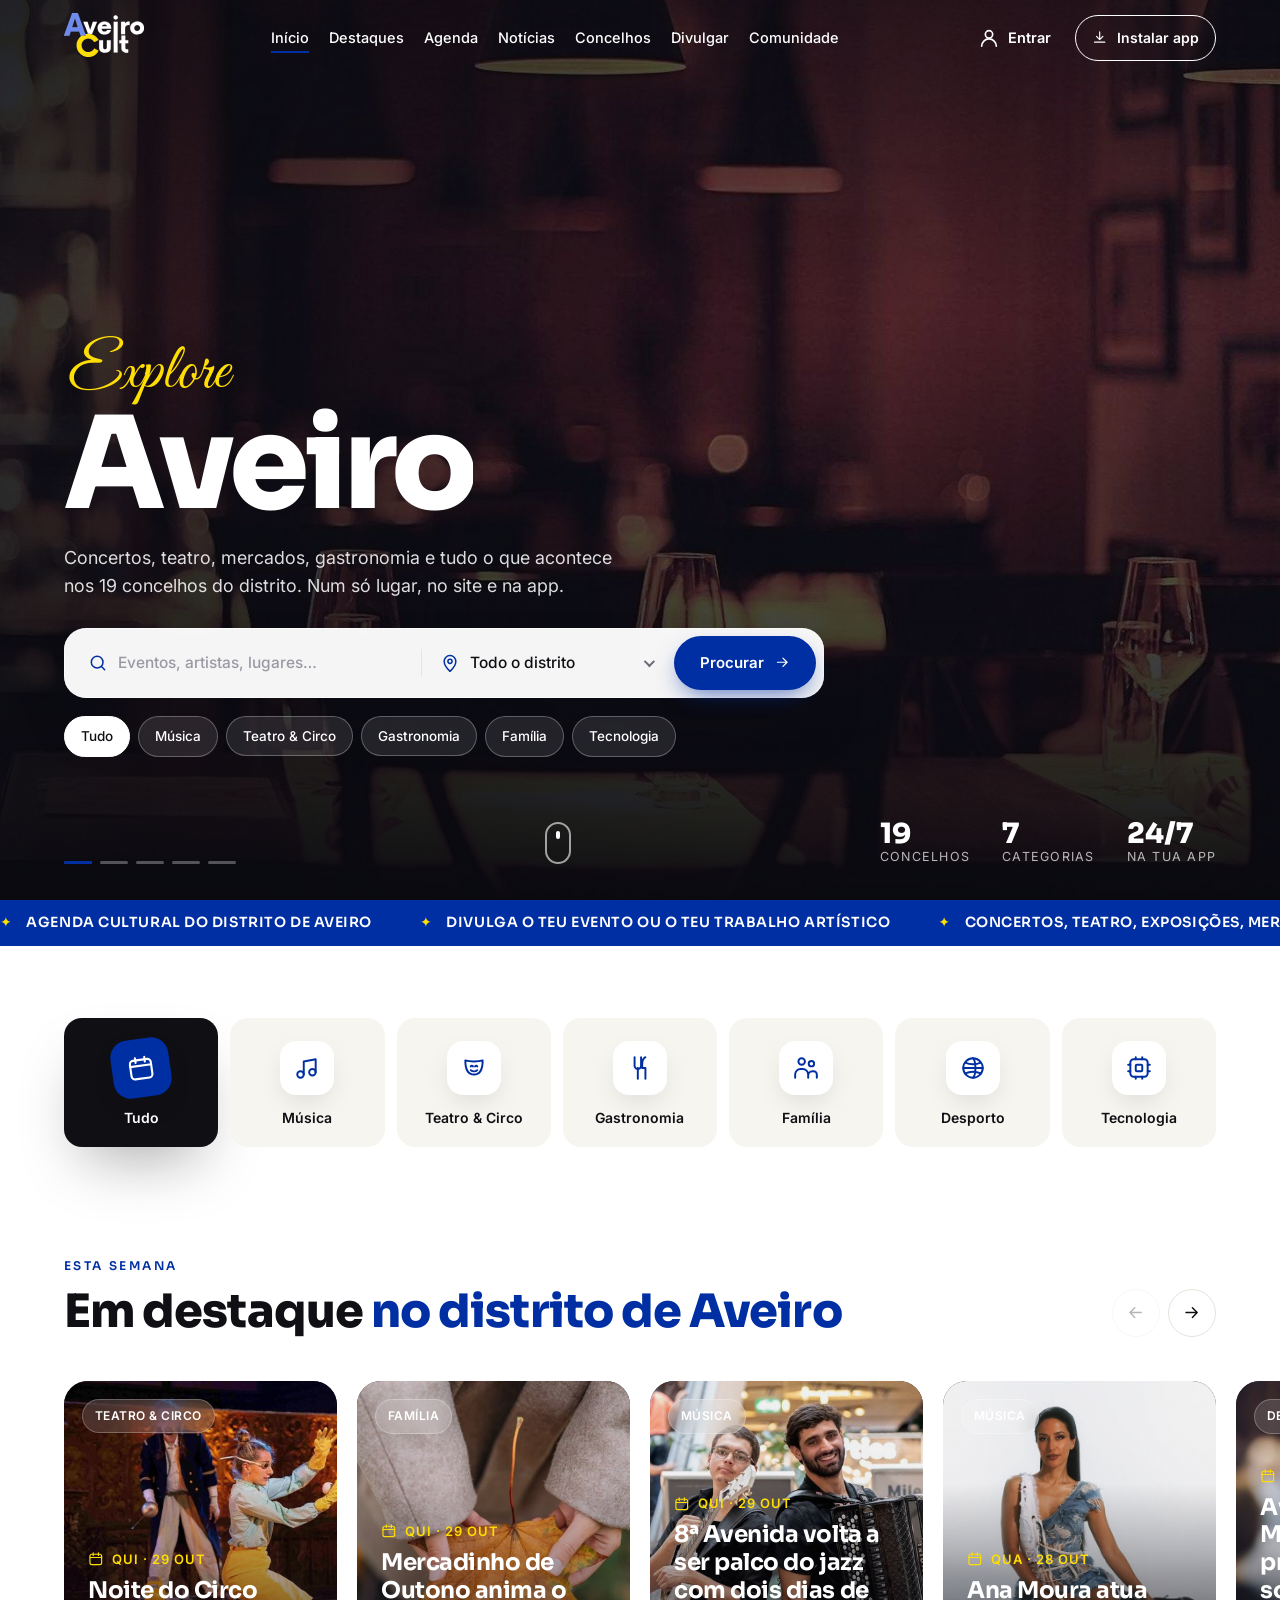
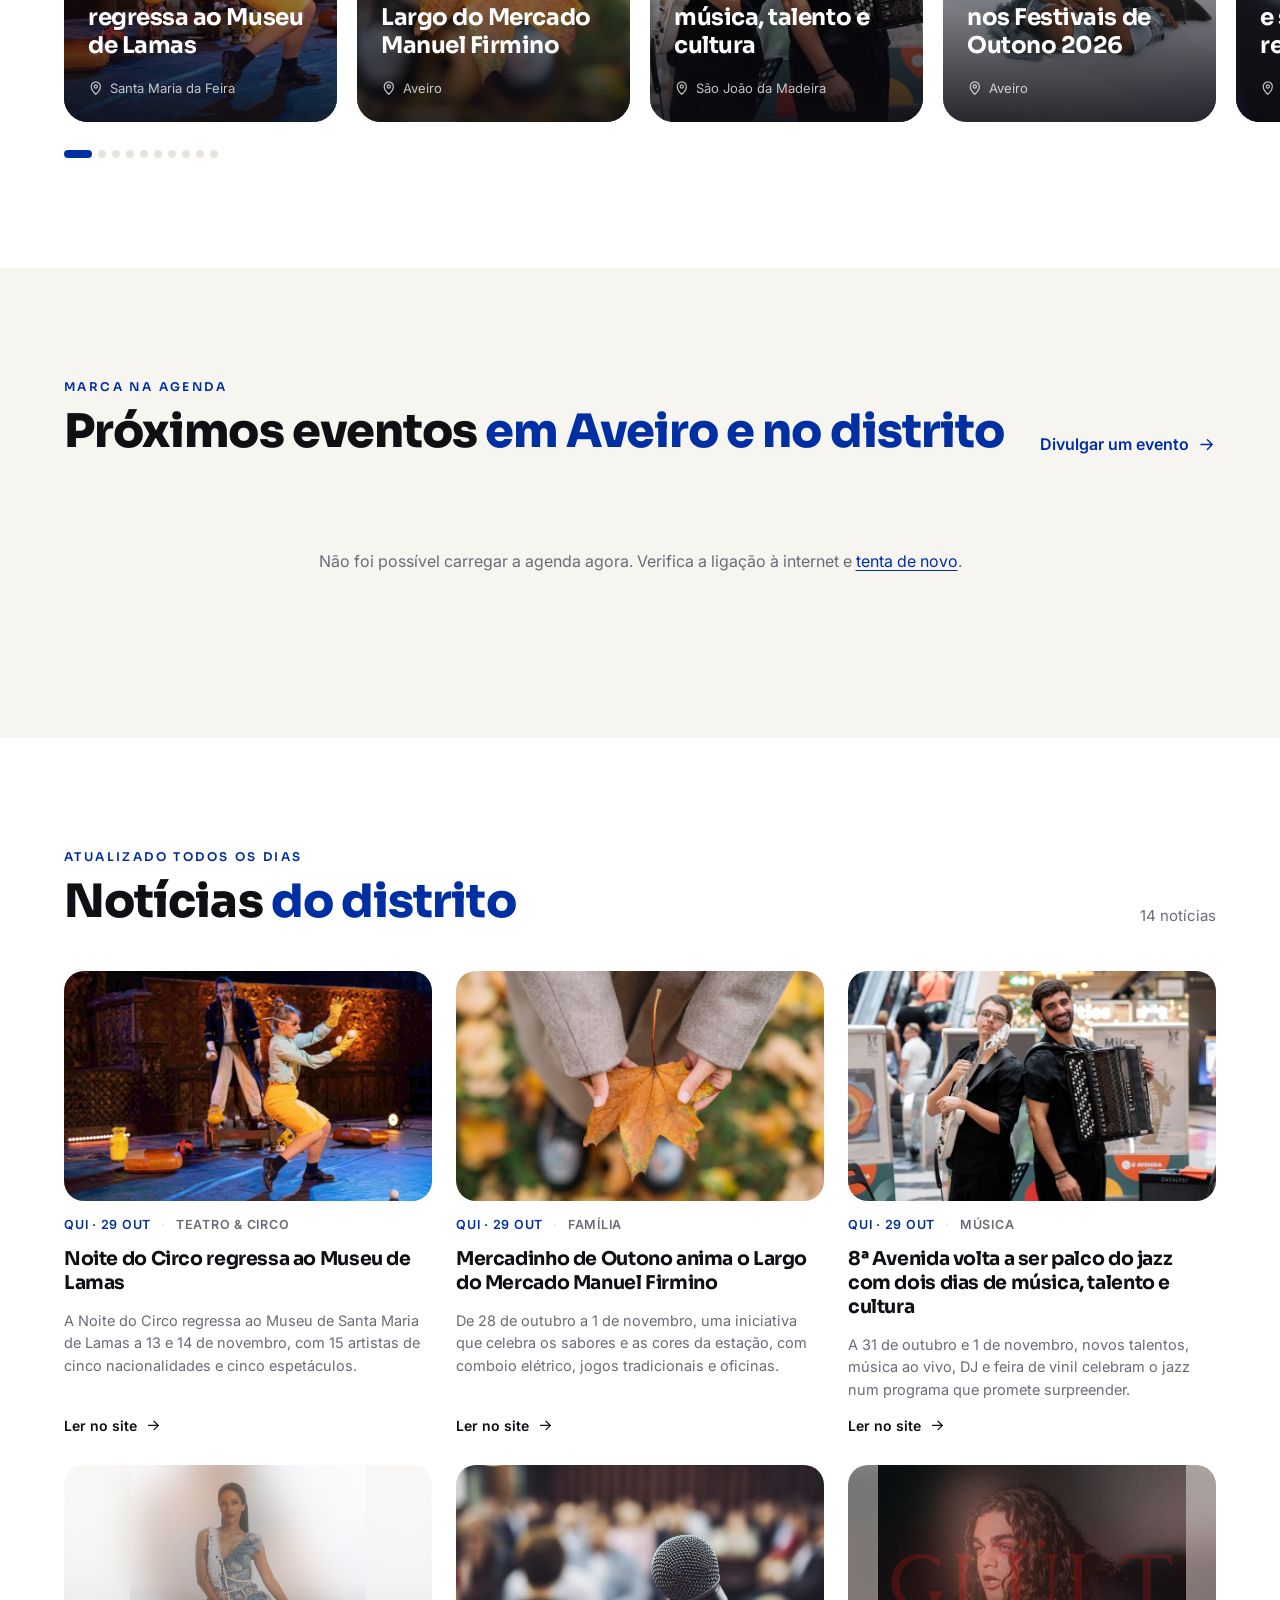
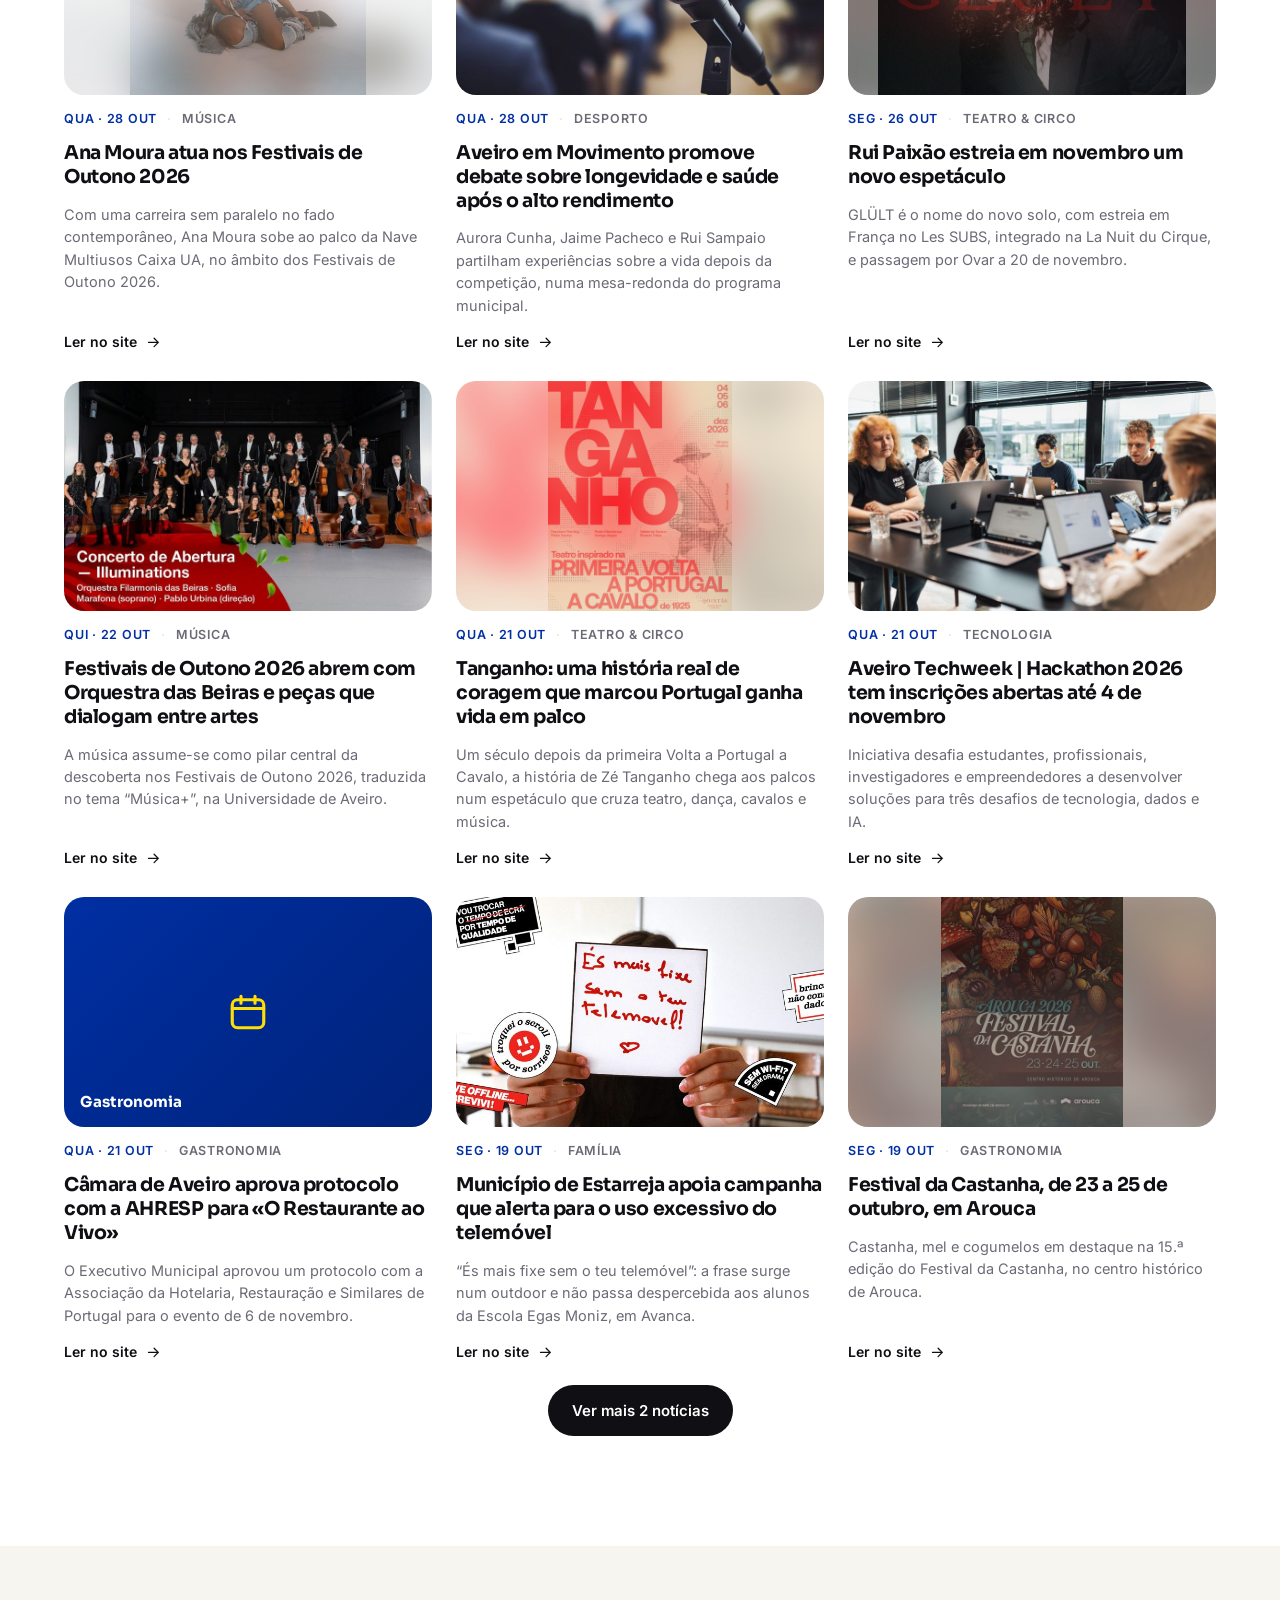
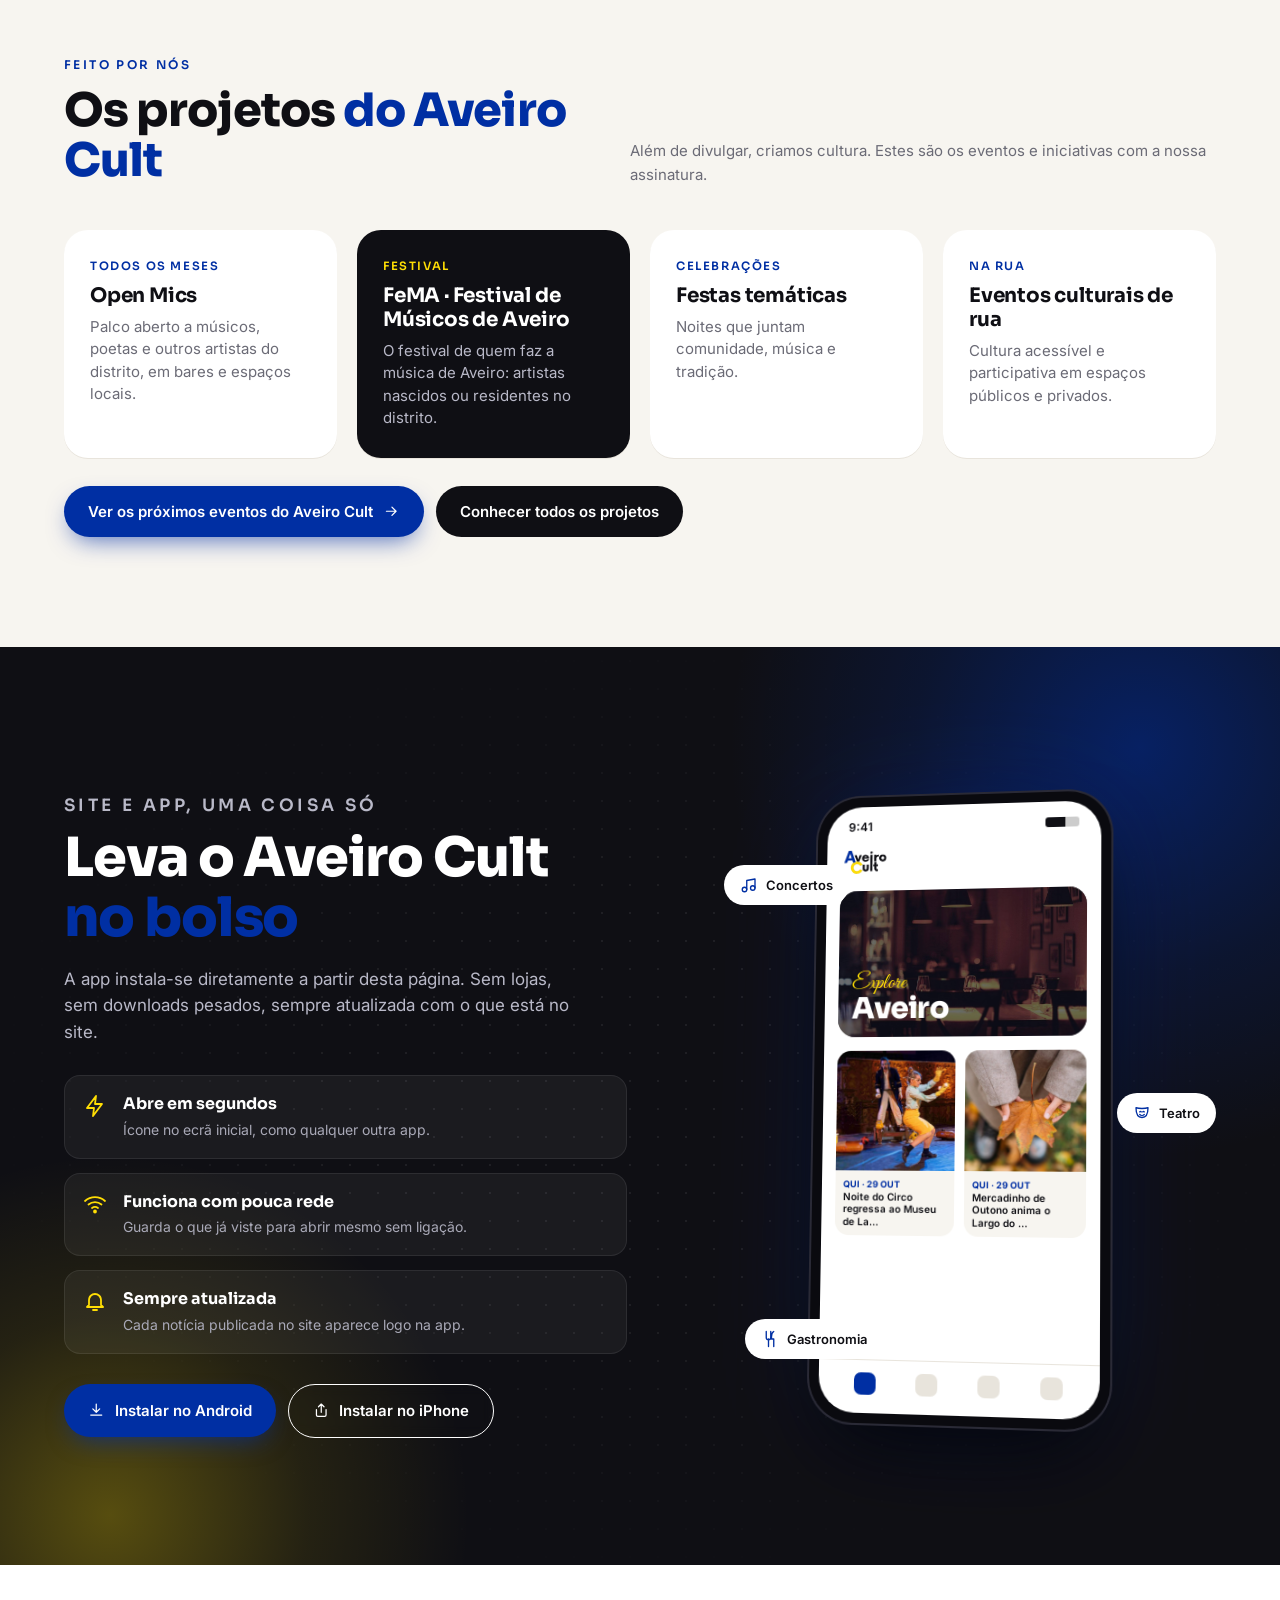
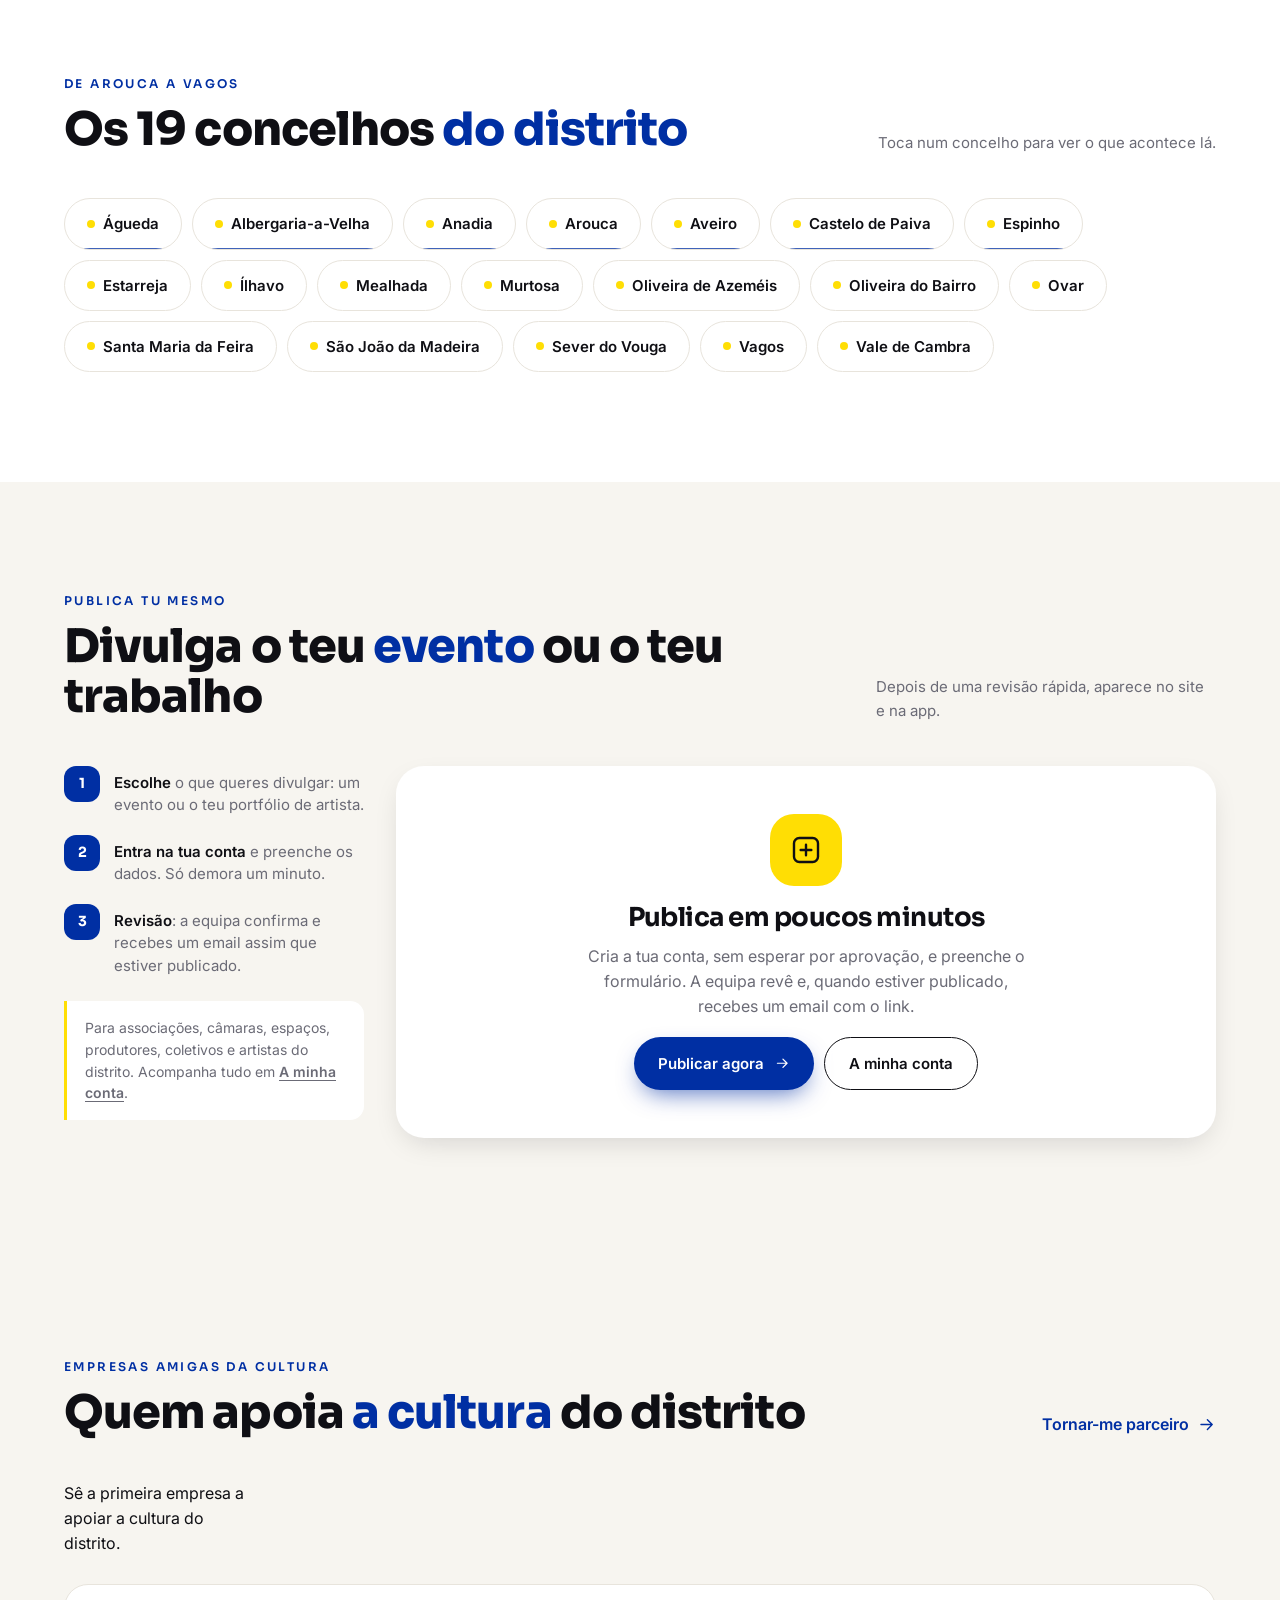
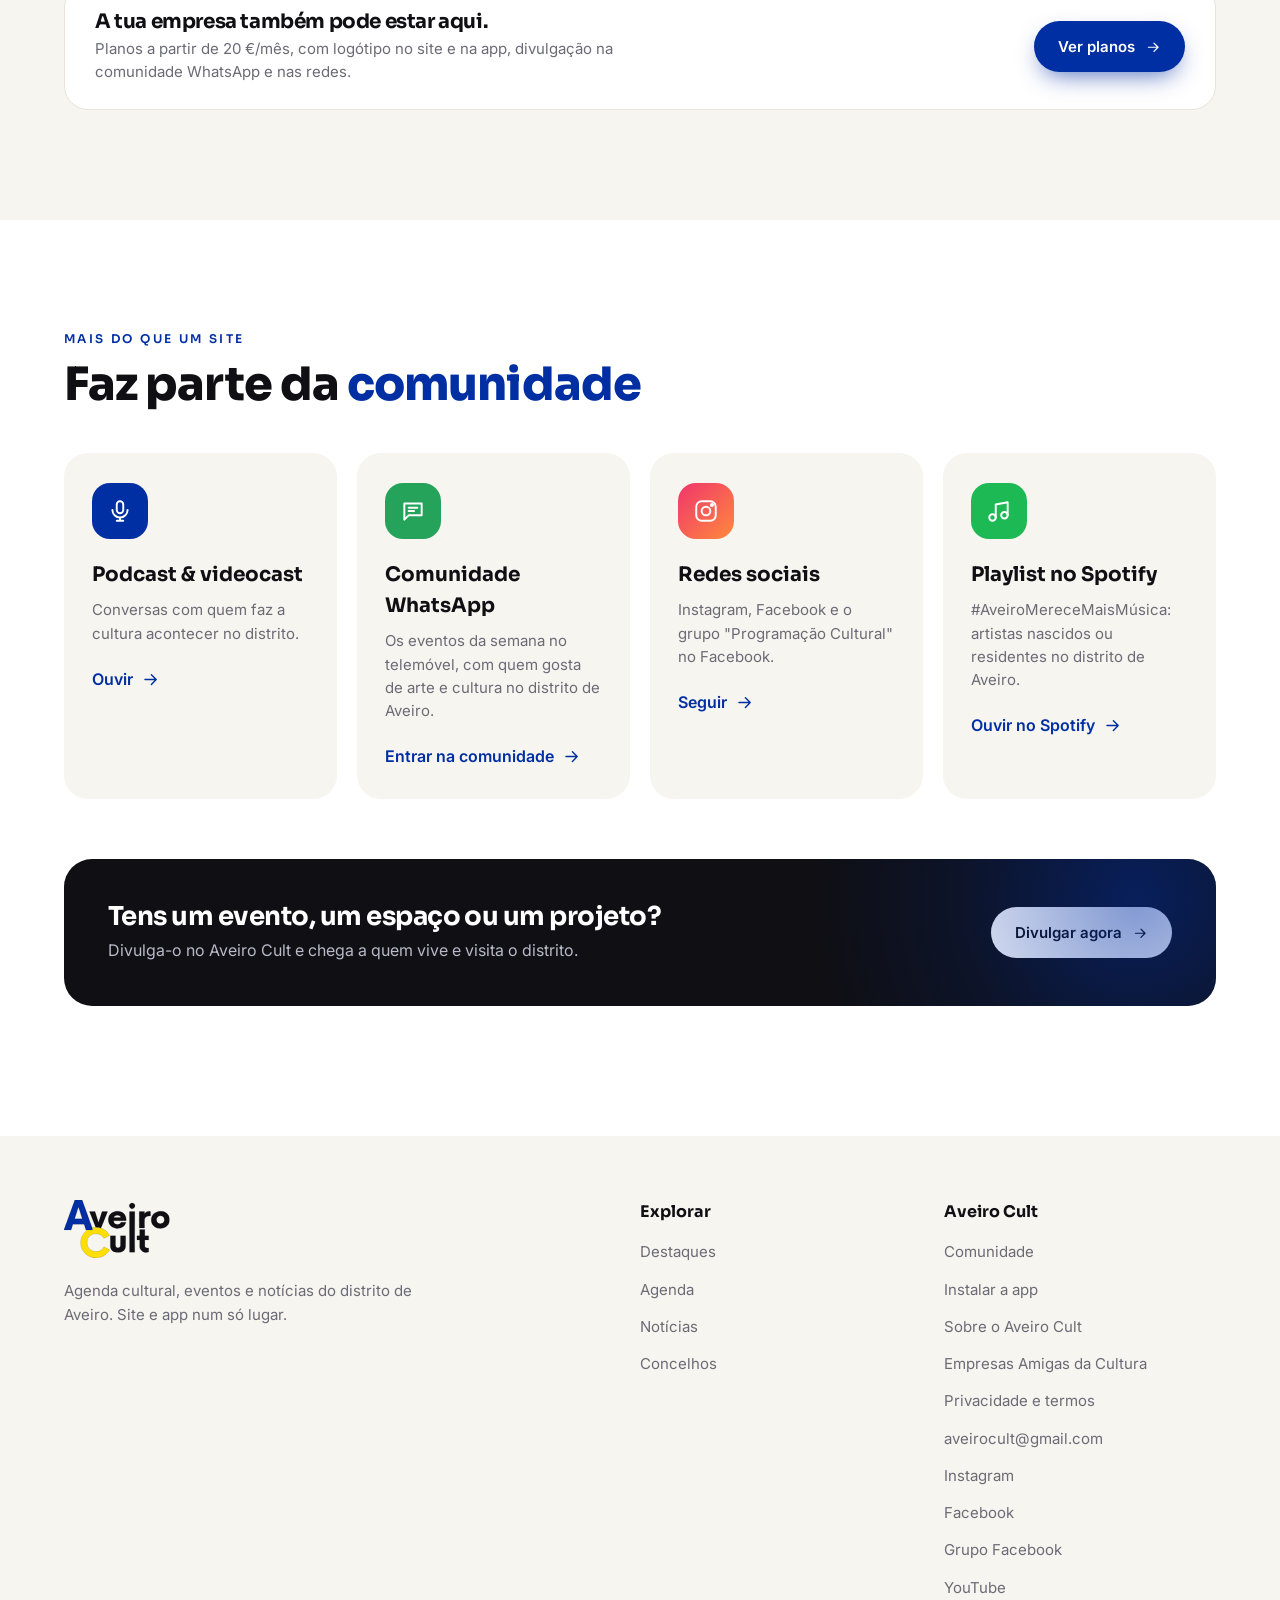
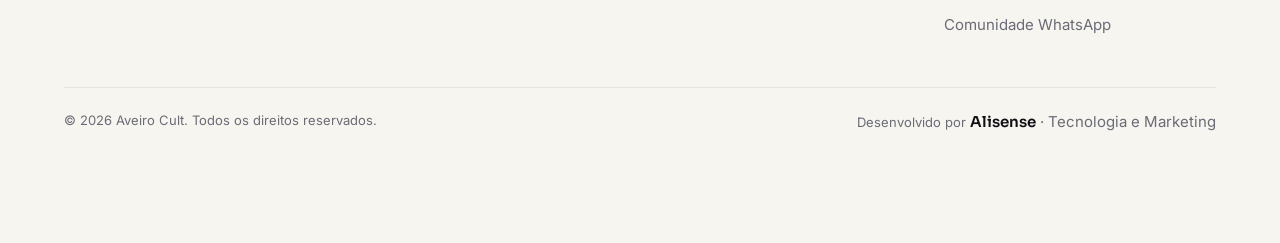
==== commit 1d88b21d: "Auditoria: segurança dos links, menu no telemóvel, velocidade e acessibilidade - Links de artistas, " ====
--- a/index.html
+++ b/index.html
@@ -28,7 +28,9 @@
   <link rel="preconnect" href="https://fonts.googleapis.com">
   <link rel="preconnect" href="https://fonts.gstatic.com" crossorigin>
   <link href="https://fonts.googleapis.com/css2?family=Sora:wght@500;600;700;800&family=Inter:wght@400;500;600;700&family=Great+Vibes&display=swap" rel="stylesheet">
-  <link rel="stylesheet" href="css/estilo.css?v=30">
+  <link rel="stylesheet" href="css/estilo.css?v=32">
+  <!-- A abertura animada só aparece na primeira visita de cada sessão (ou nunca, se chegar por um link para uma secção) -->
+  <script>try { if (sessionStorage.getItem("ac-abertura") || /^#[a-z][\w-]*$/i.test(location.hash)) document.documentElement.classList.add("sem-abertura"); } catch (e) {}</script>
   <script type="application/ld+json">{"@context":"https://schema.org","@type":"WebSite","name":"Aveiro Cult","url":"https://aveirocult.com/","description":"Agenda cultural, eventos e notícias do distrito de Aveiro","inLanguage":"pt-PT","publisher":{"@type":"Organization","name":"Aveiro Cult","logo":"https://marcos-zorzetto.github.io/aveirocult-teste/icones/icone-512.png"}}</script>
 </head>
 <body>
@@ -140,13 +142,13 @@
 
 <!-- HERO -->
 <section class="hero" id="inicio">
-  <div class="hero-fundo" id="heroFundo"></div>
+  <div class="hero-fundo" id="heroFundo"><img src="img/hero-02.jpg" alt="Mesa de restaurante com luz quente" fetchpriority="high" decoding="async" class="ativo"></div>
   <div class="hero-veu"></div>
   <div class="caixa hero-in">
     <div class="hero-conteudo" id="heroConteudo">
       <p class="script" data-entrada style="--i:0">Explore</p>
       <h1 data-entrada style="--i:1">
-        <span class="so-leitor">Agenda cultural do distrito de </span><span class="roda" id="rodaPalavra" aria-live="polite"><span>Aveiro</span></span>
+        <span class="so-leitor">Agenda cultural do distrito de Aveiro</span><span class="roda" id="rodaPalavra" aria-hidden="true"><span>Aveiro</span></span>
       </h1>
       <p class="hero-sub" data-entrada style="--i:2">Concertos, teatro, mercados, gastronomia e tudo o que acontece nos 19 concelhos do distrito. Num só lugar, no site e na app.</p>
 
@@ -496,7 +498,7 @@
 
 <script src="js/dados.js?v=20"></script>
 <script src="js/sessao.js?v=1"></script>
-<script src="js/app.js?v=28"></script>
+<script src="js/app.js?v=30"></script>
 <script src="js/imagens.js?v=2"></script>
 <script src="js/analytics.js?v=1"></script>
 </body>
--- a/css/estilo.css
+++ b/css/estilo.css
@@ -146,7 +146,8 @@
 .hero-veu { position: absolute; inset: 0; background: linear-gradient(180deg, rgba(10,10,16,.55) 0%, rgba(10,10,16,.15) 35%, rgba(10,10,16,.55) 70%, rgba(10,10,16,.95) 100%), linear-gradient(90deg, rgba(10,10,16,.6), transparent 60%); }
 .hero-in { position: relative; z-index: 1; width: min(var(--largura), 100% - var(--gutter)); padding-top: calc(var(--topo-h) + 40px); padding-bottom: 36px; display: flex; flex-direction: column; gap: clamp(40px, 7vh, 80px); }
 .hero-conteudo { max-width: 760px; }
-[data-entrada] { opacity: 0; transform: translateY(28px); animation: entrada 1s var(--suave) forwards; animation-delay: calc(.4s + var(--i) * .12s); }
+/* começa em .001 e não em 0: à vista é igual, mas o Chrome passa a contar o texto do topo como "já desenhado" (LCP real ~1 s em vez de só na 1.ª troca de palavra) */
+[data-entrada] { opacity: .001; transform: translateY(28px); animation: entrada 1s var(--suave) forwards; animation-delay: calc(.4s + var(--i) * .12s); }
 /* As entradas do hero só arrancam quando a abertura revela o site */
 body:not(.revelado) [data-entrada], body:not(.revelado) .hero-rodape { animation-play-state: paused; }
 @keyframes entrada { to { opacity: 1; transform: none; } }
@@ -154,6 +155,7 @@
 .hero h1 { font-size: clamp(60px, 11vw, 128px); font-weight: 800; letter-spacing: -.04em; line-height: .95; margin: 2px 0 18px; }
 .roda { display: inline-grid; overflow: hidden; vertical-align: top; }
 .roda span { grid-area: 1/1; display: block; white-space: nowrap; }
+.roda span[hidden] { display: none; }
 .roda span.sai { animation: palavraSai .6s var(--suave) forwards; }
 .roda span.entra { animation: palavraEntra .7s var(--suave) forwards; }
 @keyframes palavraSai { to { transform: translateY(-110%); opacity: 0; } }
@@ -701,3 +703,17 @@
   .topo .btn-contorno { padding: 11px 16px; font-size: 14px; }
 }
 @media (min-width: 901px) and (max-width: 1080px) { .menu a[href="#destaques"] { display: none; } }
+
+/* Abertura já vista nesta sessão: não aparece nem por um instante */
+.sem-abertura .abertura { display: none; }
+
+/* Páginas interiores no telemóvel/tablet: o menu passa para uma segunda linha deslizável (antes só havia o logótipo para navegar) */
+.pagina-interna main [id] { scroll-margin-top: 80px; }
+@media (max-width: 900px) {
+  .pagina-interna .topo-in, .pagina-interna .topo.rolado .topo-in { flex-wrap: wrap; height: auto; min-height: 64px; row-gap: 0; padding-top: 10px; }
+  .pagina-interna .topo .menu { display: flex; order: 3; flex: 1 0 100%; gap: 2px; overflow-x: auto; scrollbar-width: none; margin: 2px calc(var(--gutter) / -2) 0; padding: 0 48px 6px calc(var(--gutter) / 2 - 12px); -webkit-mask-image: linear-gradient(90deg, #000 88%, transparent); mask-image: linear-gradient(90deg, #000 88%, transparent); }
+  .pagina-interna .topo .menu::-webkit-scrollbar { display: none; }
+  .pagina-interna .topo .menu a { flex: none; white-space: nowrap; padding: 10px 12px; font-size: 14.5px; }
+  .pagina-interna .topo .menu a::after { left: 12px; right: 12px; bottom: 5px; }
+  .pagina-interna main [id] { scroll-margin-top: 124px; }
+}
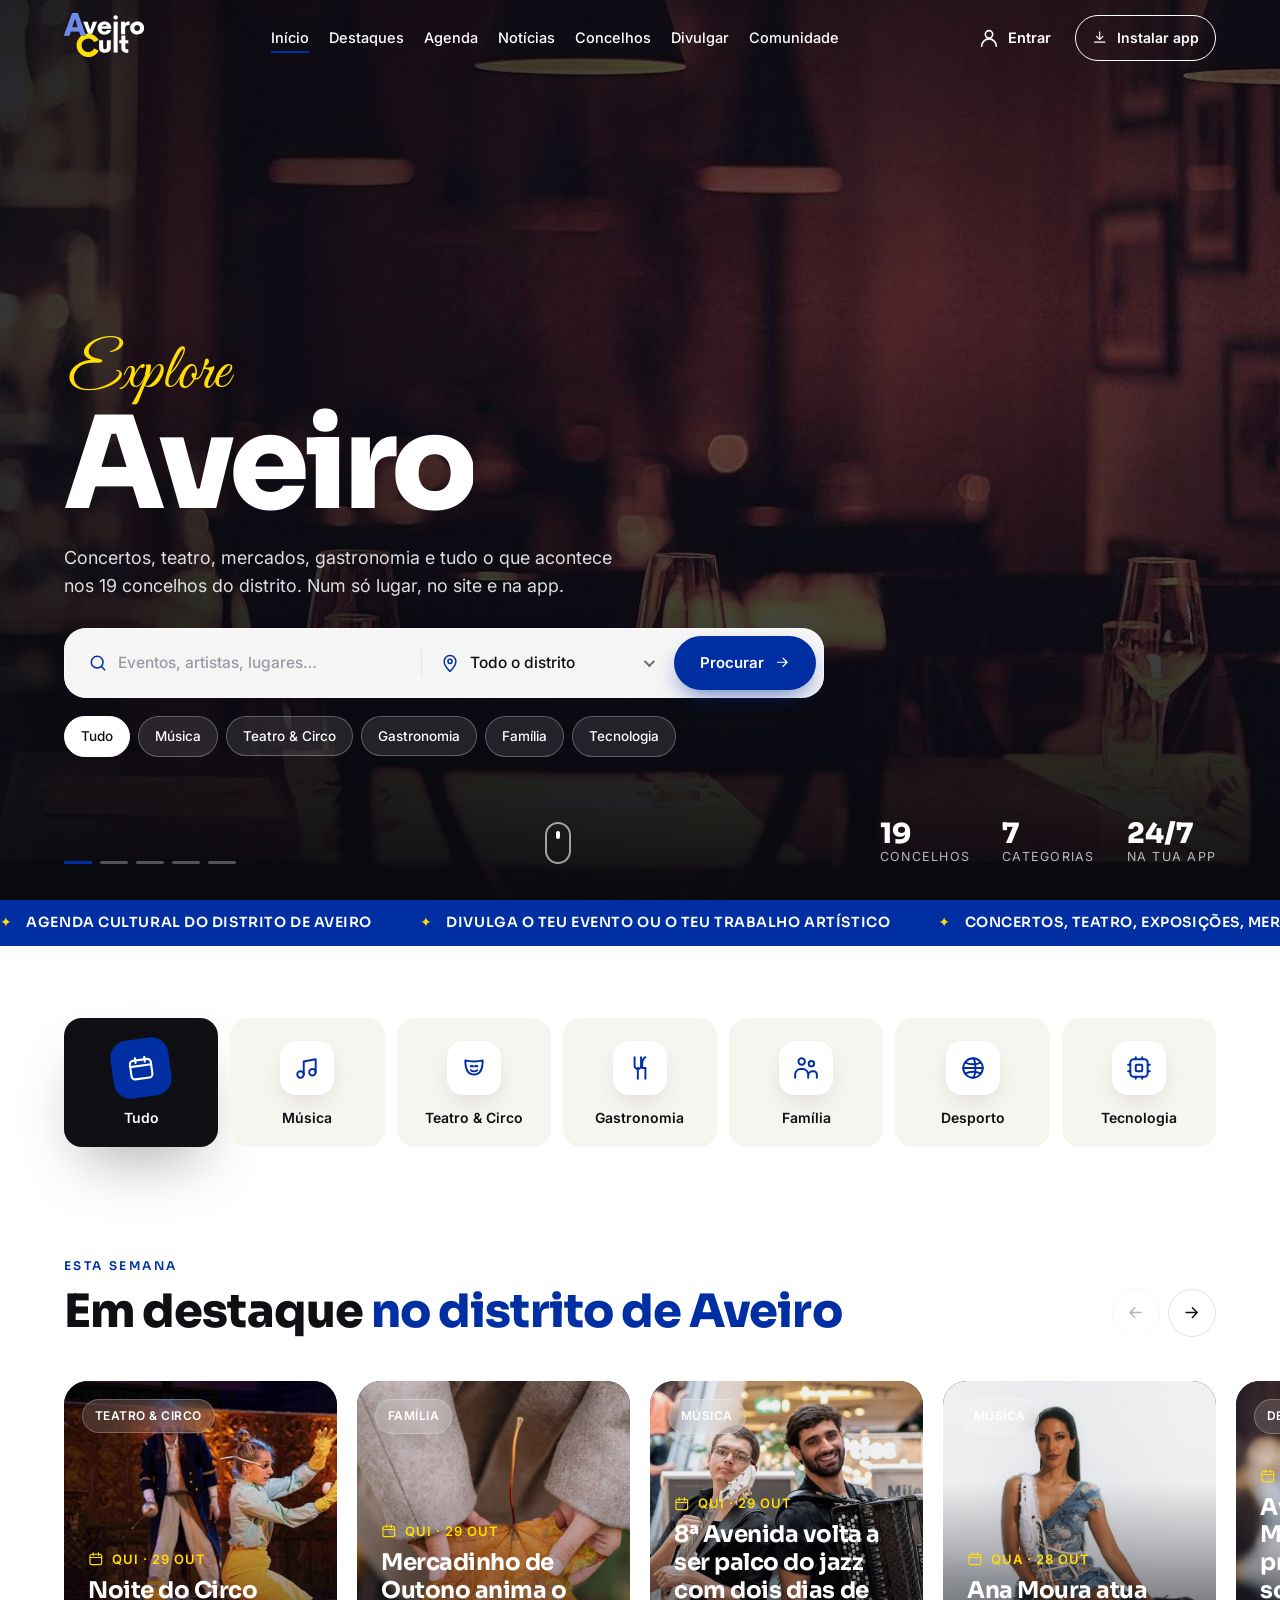
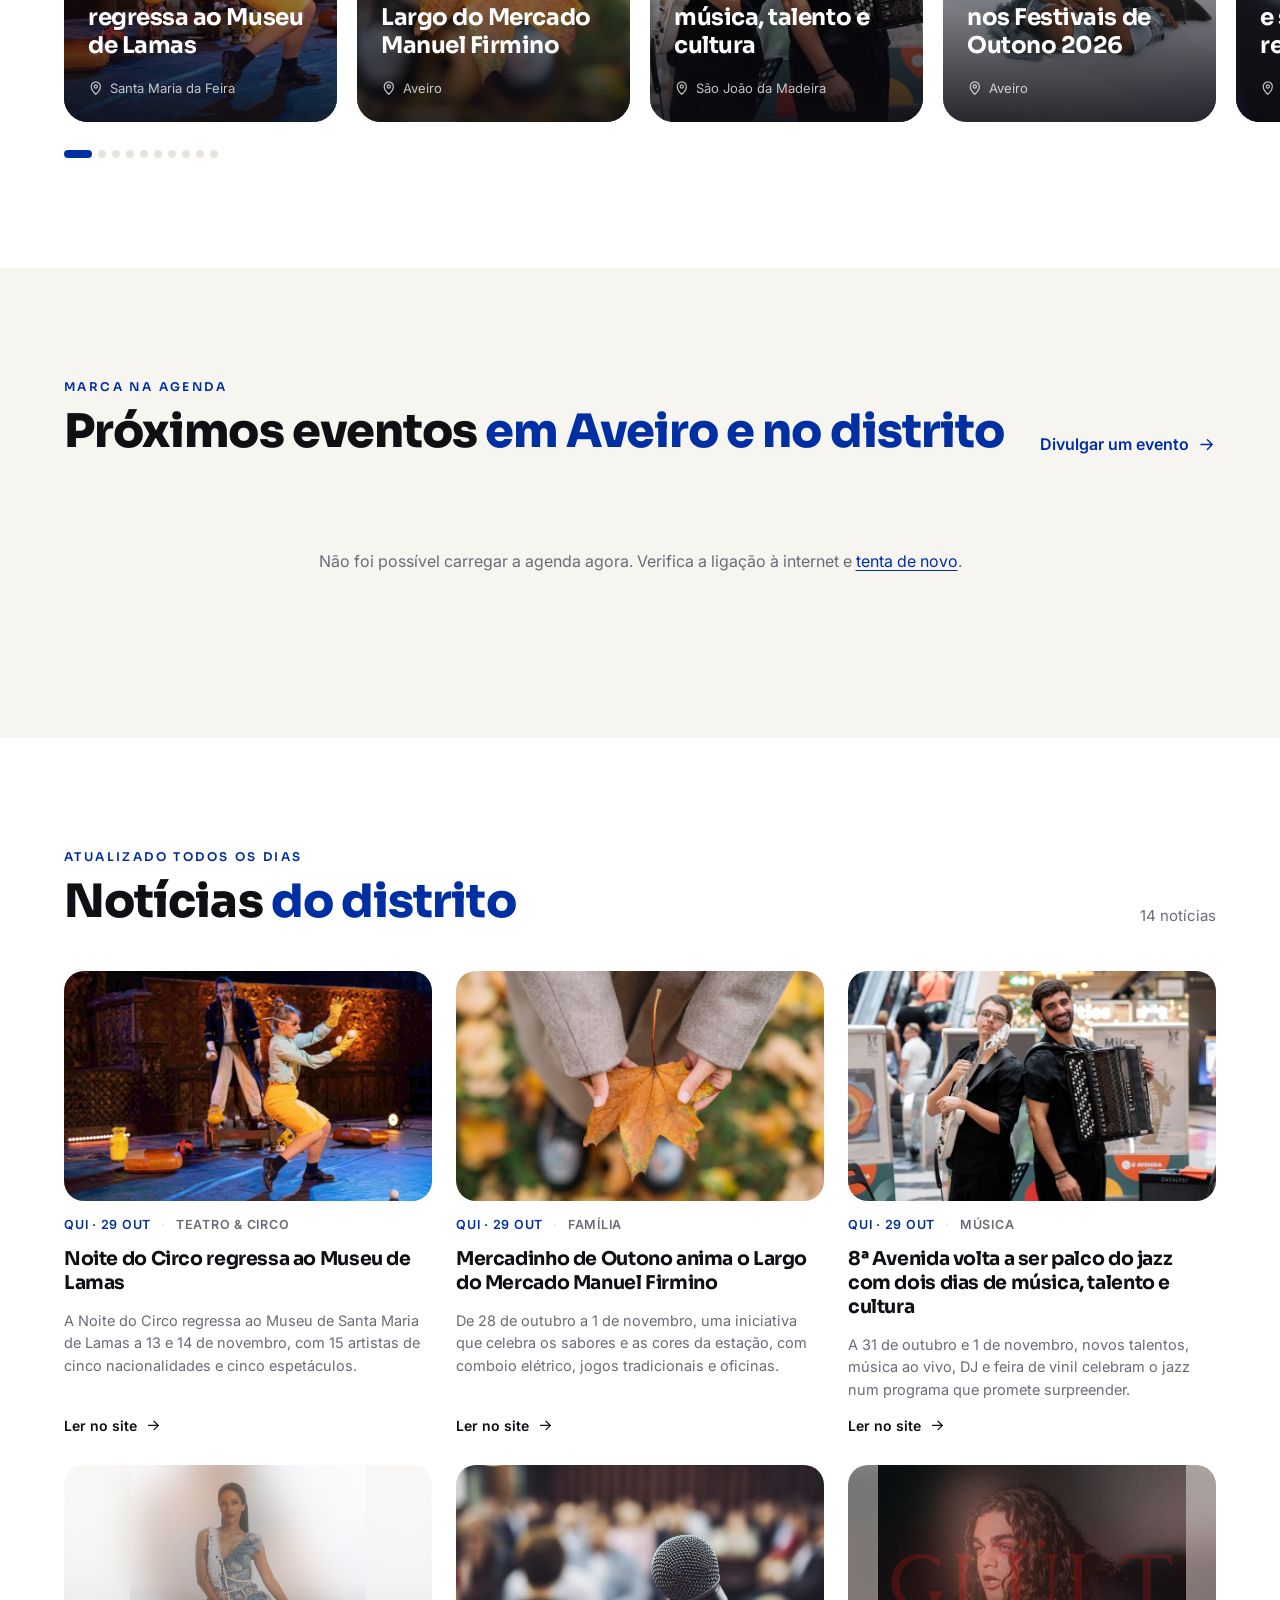
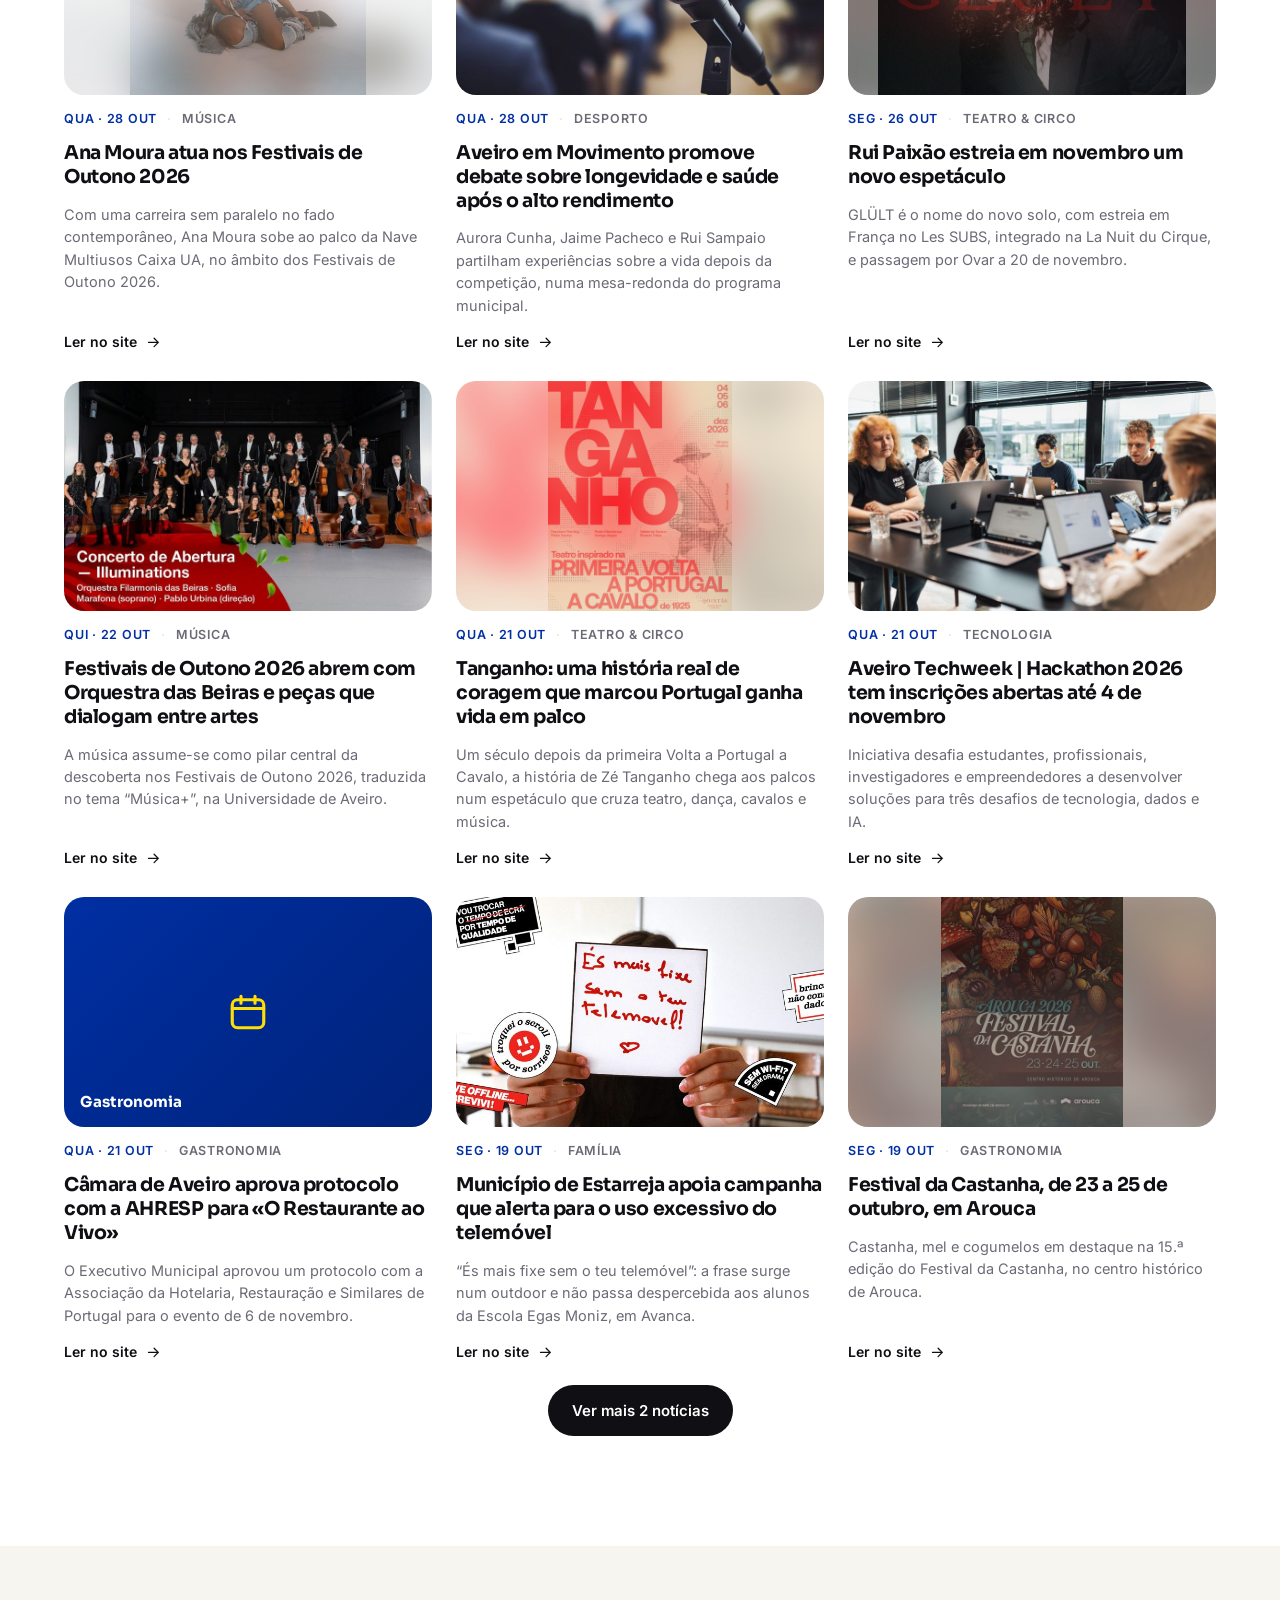
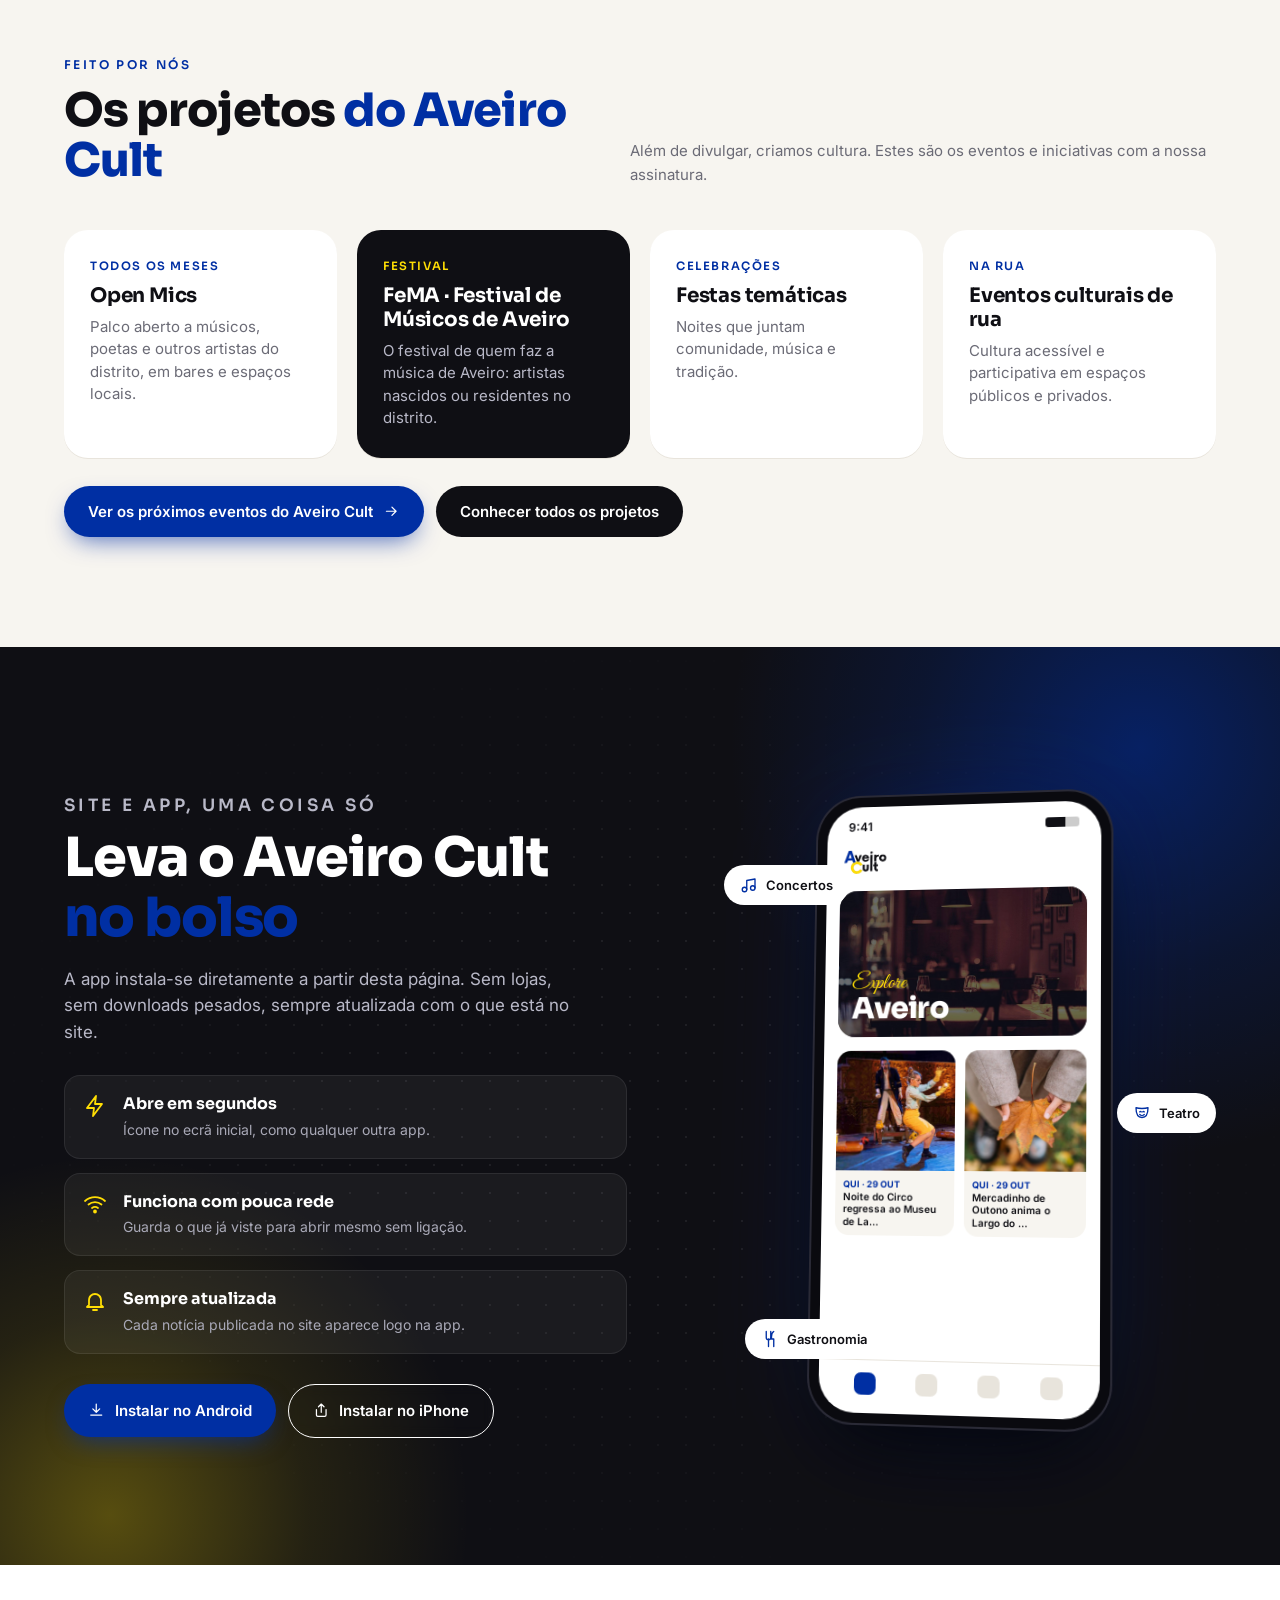
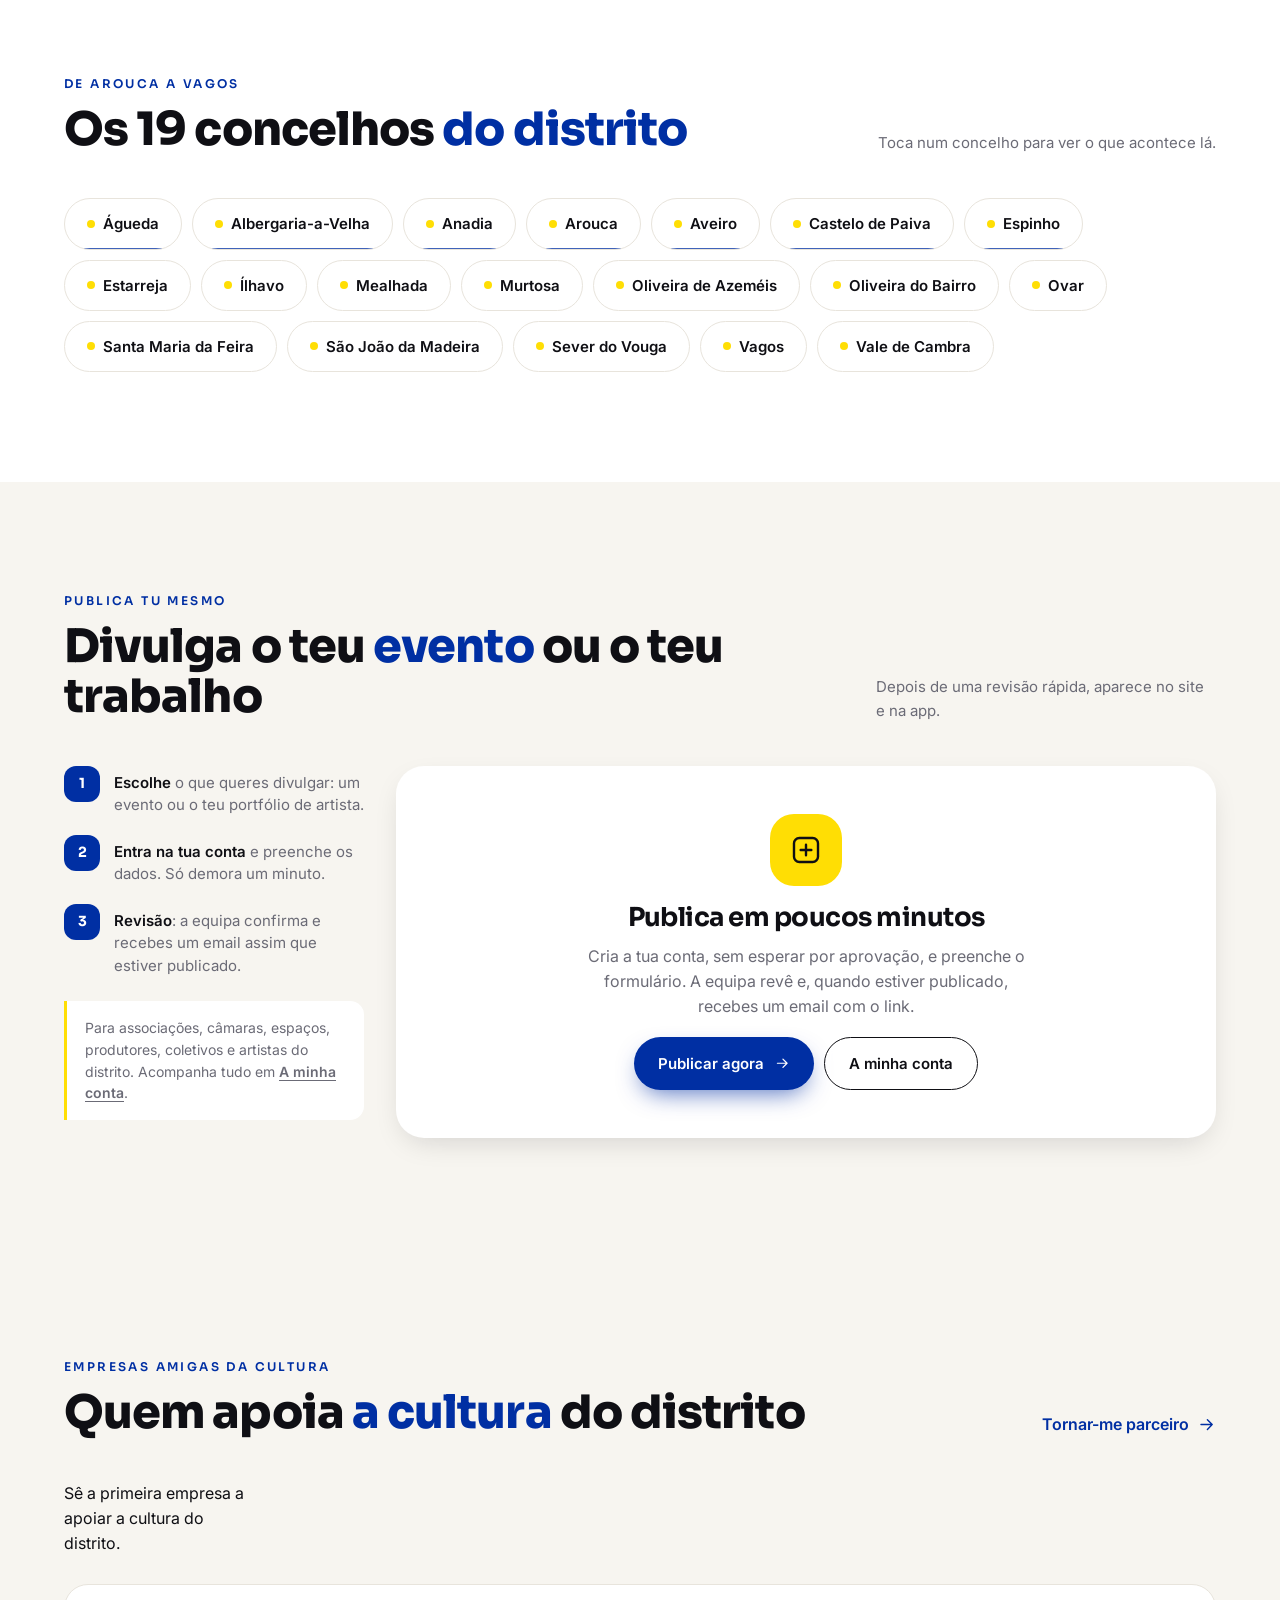
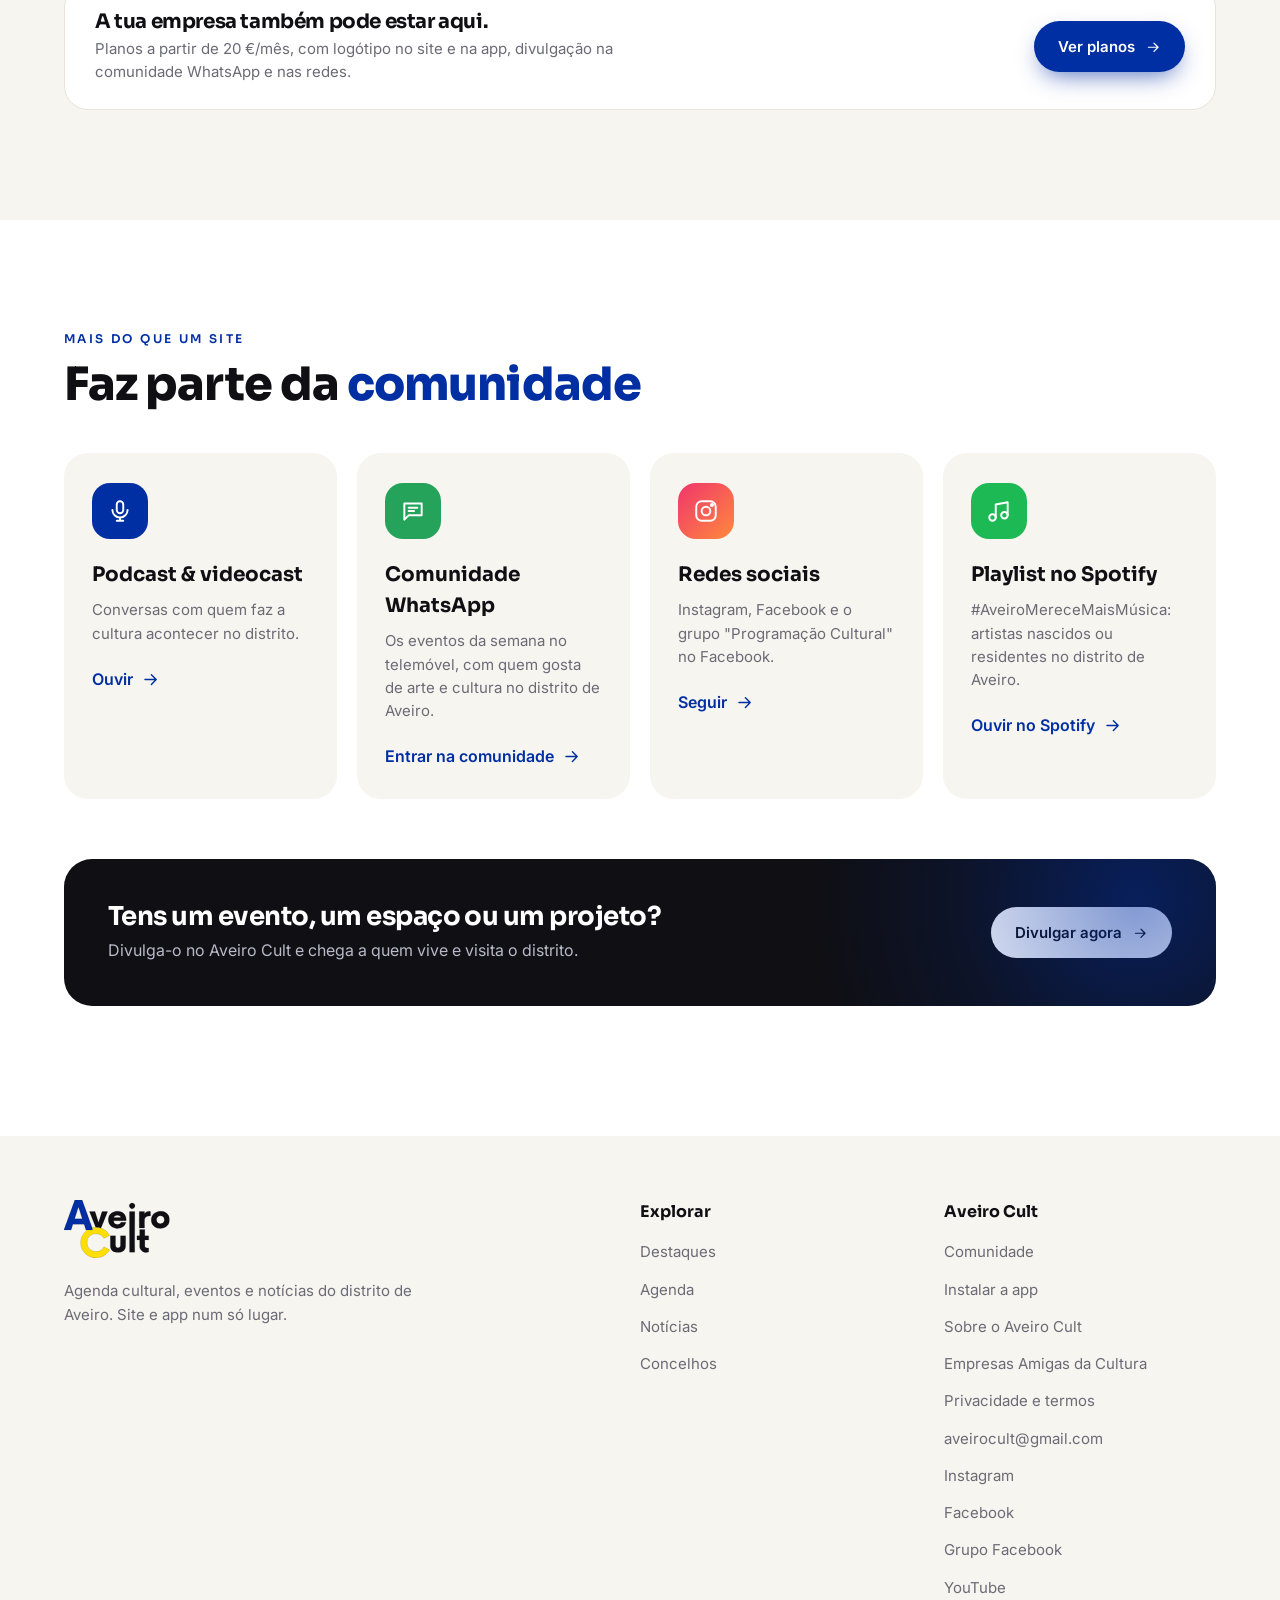
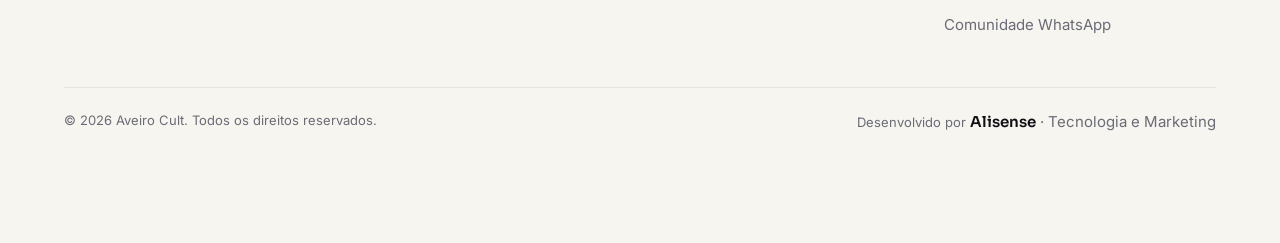
==== commit c9692258: "Sessão termina ao fechar o navegador e após 7 minutos sem atividade - Conta de cliente passa de loca" ====
--- a/index.html
+++ b/index.html
@@ -28,7 +28,7 @@
   <link rel="preconnect" href="https://fonts.googleapis.com">
   <link rel="preconnect" href="https://fonts.gstatic.com" crossorigin>
   <link href="https://fonts.googleapis.com/css2?family=Sora:wght@500;600;700;800&family=Inter:wght@400;500;600;700&family=Great+Vibes&display=swap" rel="stylesheet">
-  <link rel="stylesheet" href="css/estilo.css?v=32">
+  <link rel="stylesheet" href="css/estilo.css?v=33">
   <!-- A abertura animada só aparece na primeira visita de cada sessão (ou nunca, se chegar por um link para uma secção) -->
   <script>try { if (sessionStorage.getItem("ac-abertura") || /^#[a-z][\w-]*$/i.test(location.hash)) document.documentElement.classList.add("sem-abertura"); } catch (e) {}</script>
   <script type="application/ld+json">{"@context":"https://schema.org","@type":"WebSite","name":"Aveiro Cult","url":"https://aveirocult.com/","description":"Agenda cultural, eventos e notícias do distrito de Aveiro","inLanguage":"pt-PT","publisher":{"@type":"Organization","name":"Aveiro Cult","logo":"https://marcos-zorzetto.github.io/aveirocult-teste/icones/icone-512.png"}}</script>
@@ -497,7 +497,8 @@
 <div class="toast" id="toast" role="status" aria-live="polite"></div>
 
 <script src="js/dados.js?v=20"></script>
-<script src="js/sessao.js?v=1"></script>
+<script src="js/inatividade.js?v=1"></script>
+<script src="js/sessao.js?v=2"></script>
 <script src="js/app.js?v=30"></script>
 <script src="js/imagens.js?v=2"></script>
 <script src="js/analytics.js?v=1"></script>
--- a/css/estilo.css
+++ b/css/estilo.css
@@ -521,6 +521,8 @@
 .c-ficheiro input { padding: 11px 13px; border-style: dashed; cursor: pointer; }
 .c-ficheiro input::file-selector-button { border: 0; border-radius: 999px; padding: 7px 14px; margin-right: 12px; background: var(--tinta); color: #fff; font: 600 13px var(--fonte); cursor: pointer; }
 .c-ficheiro small { color: var(--cinza); font-size: 12.5px; }
+.c small.contador { color: var(--cinza); font-size: 12.5px; margin-top: 6px; }
+.c small.contador.ok { color: #11663a; }
 .c-check { flex-direction: row; align-items: flex-start; gap: 12px; }
 .c-check input { width: 20px; height: 20px; padding: 0; border-radius: 6px; flex: none; margin-top: 1px; cursor: pointer; display: grid; place-items: center; }
 .c-check input:checked { background: var(--primaria); border-color: var(--primaria); }
